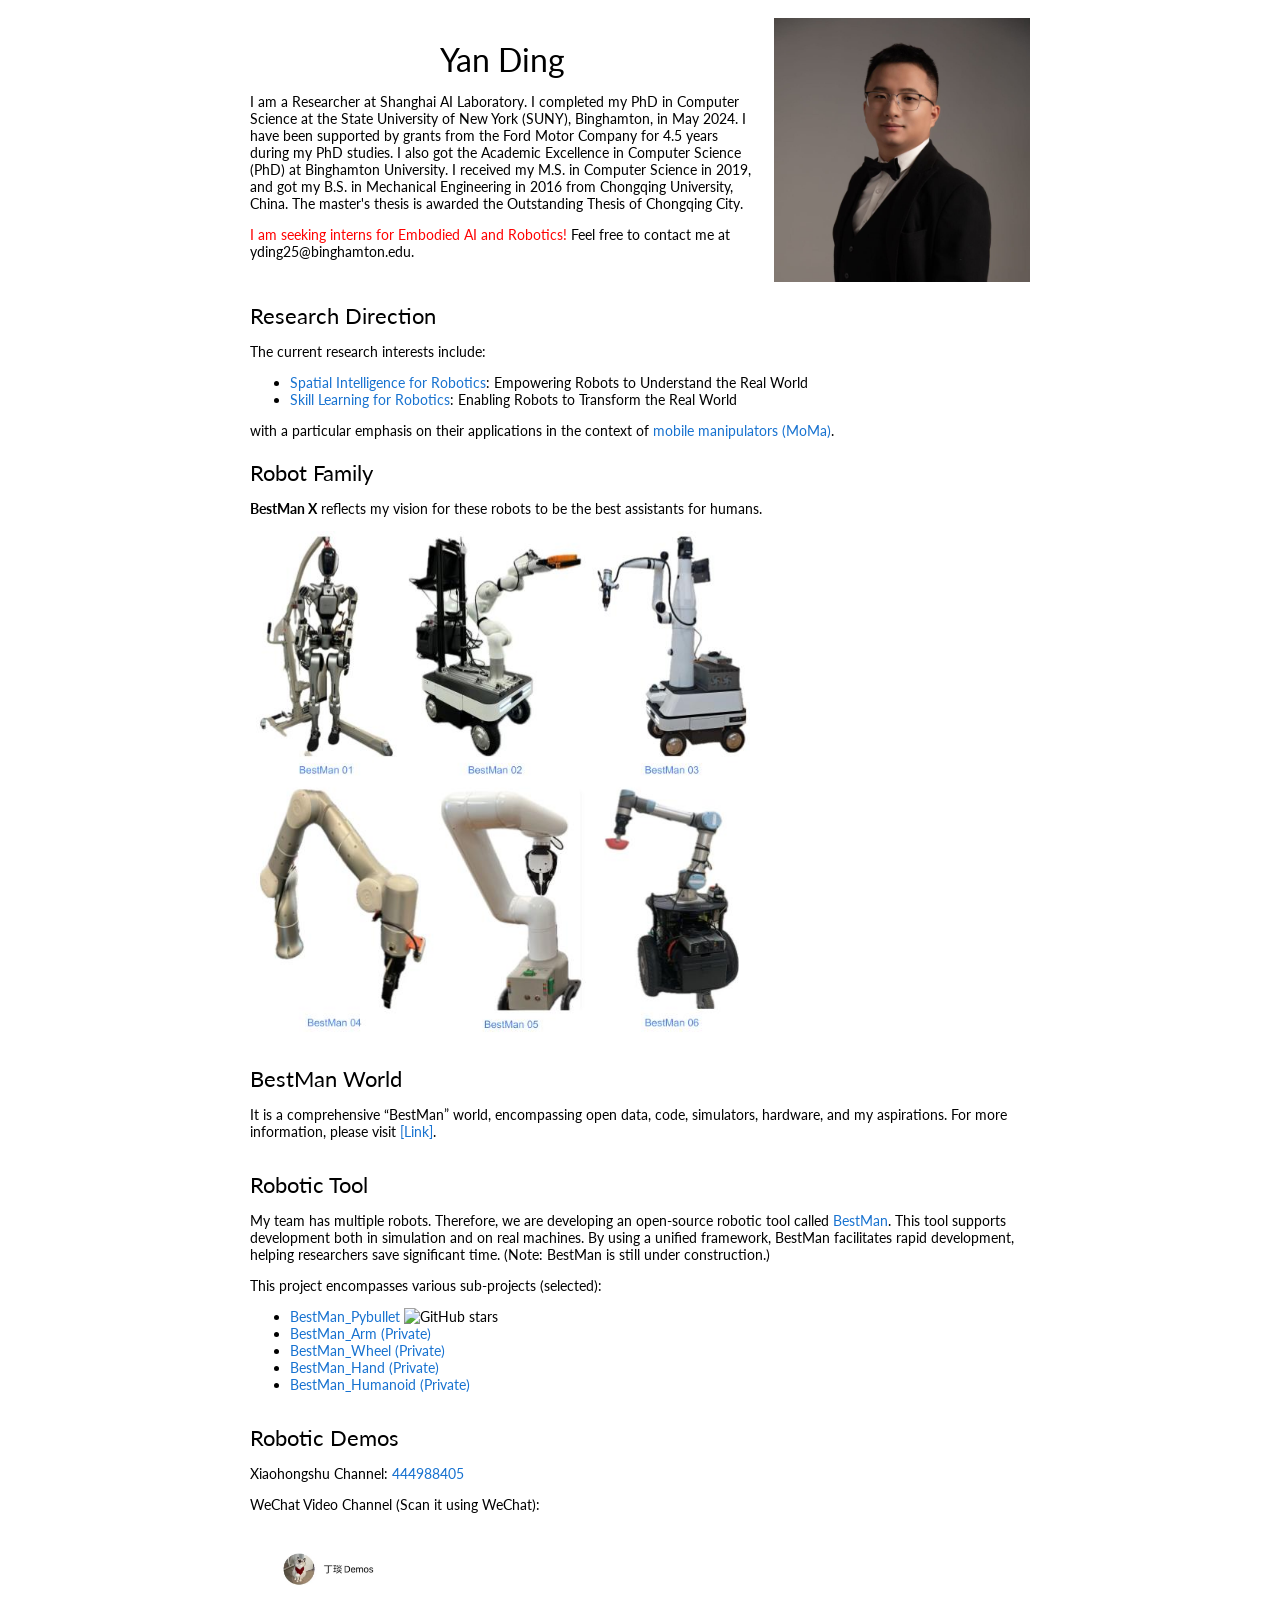
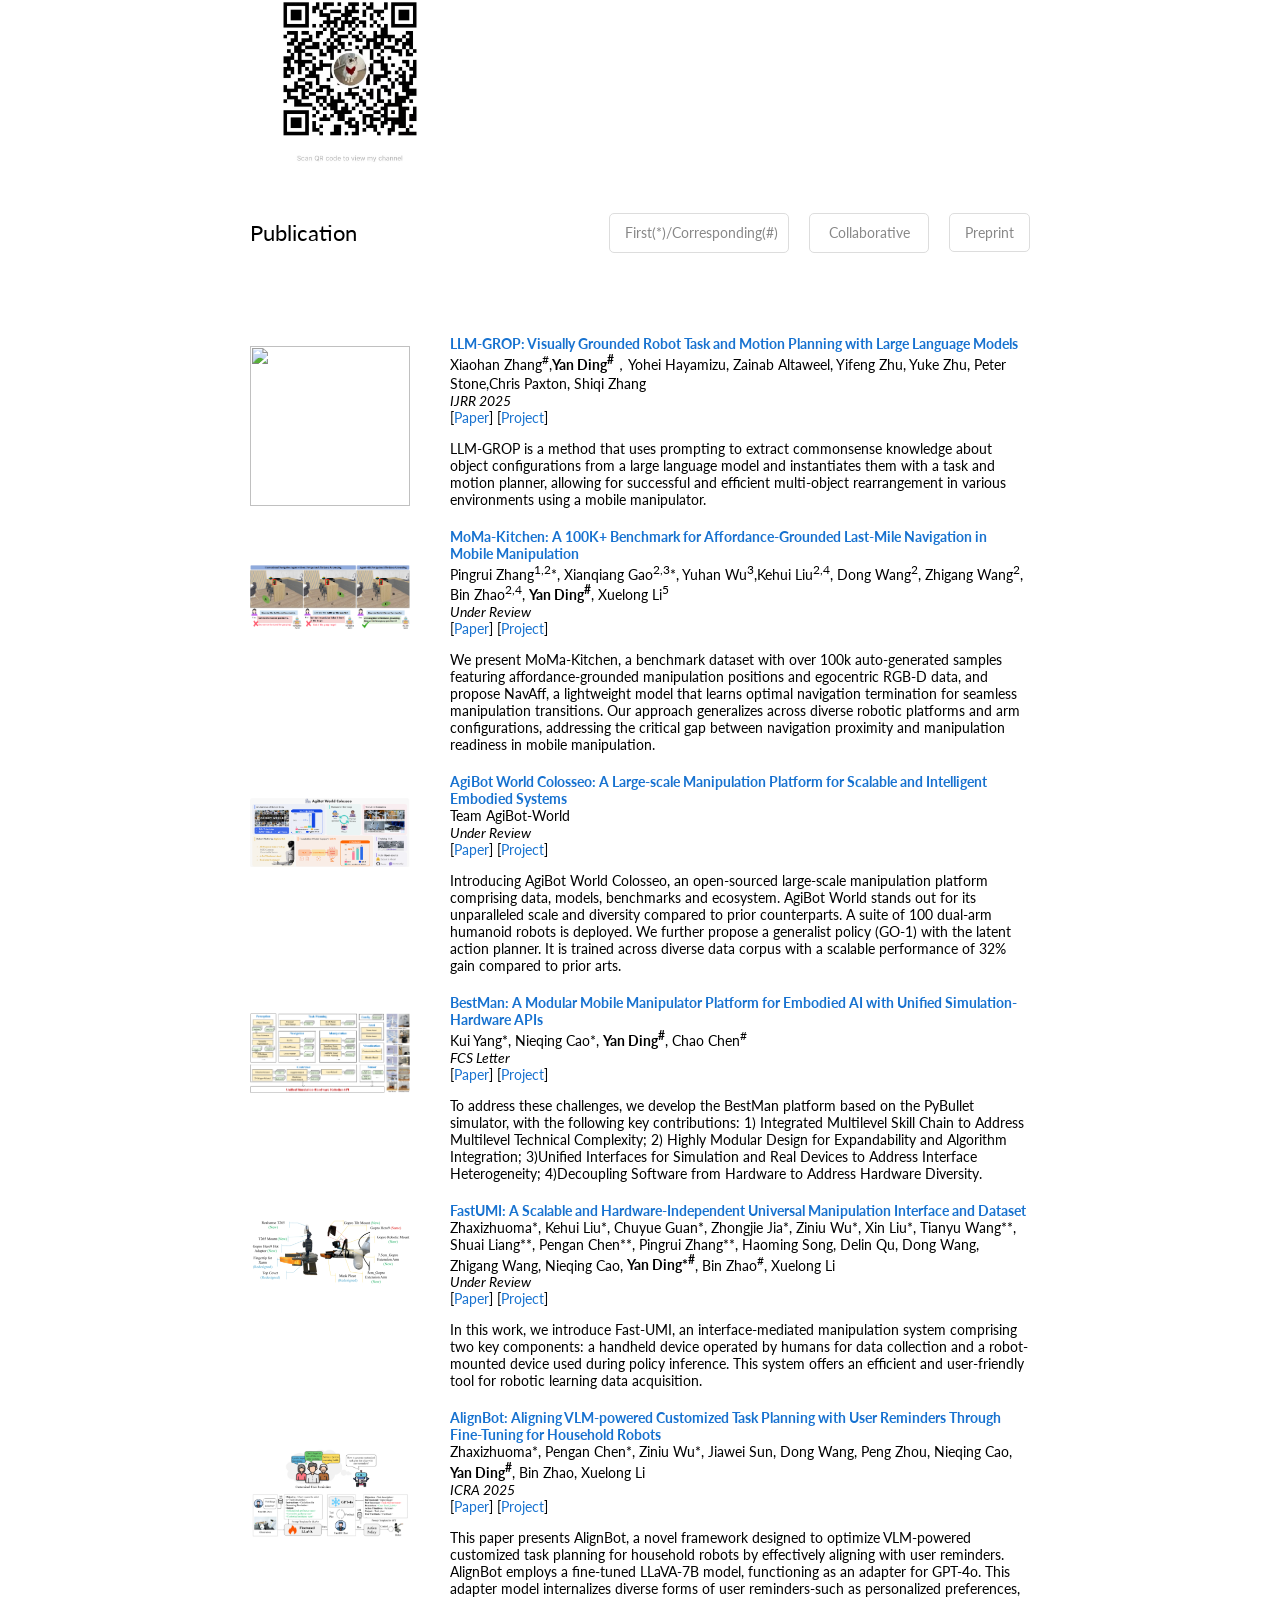
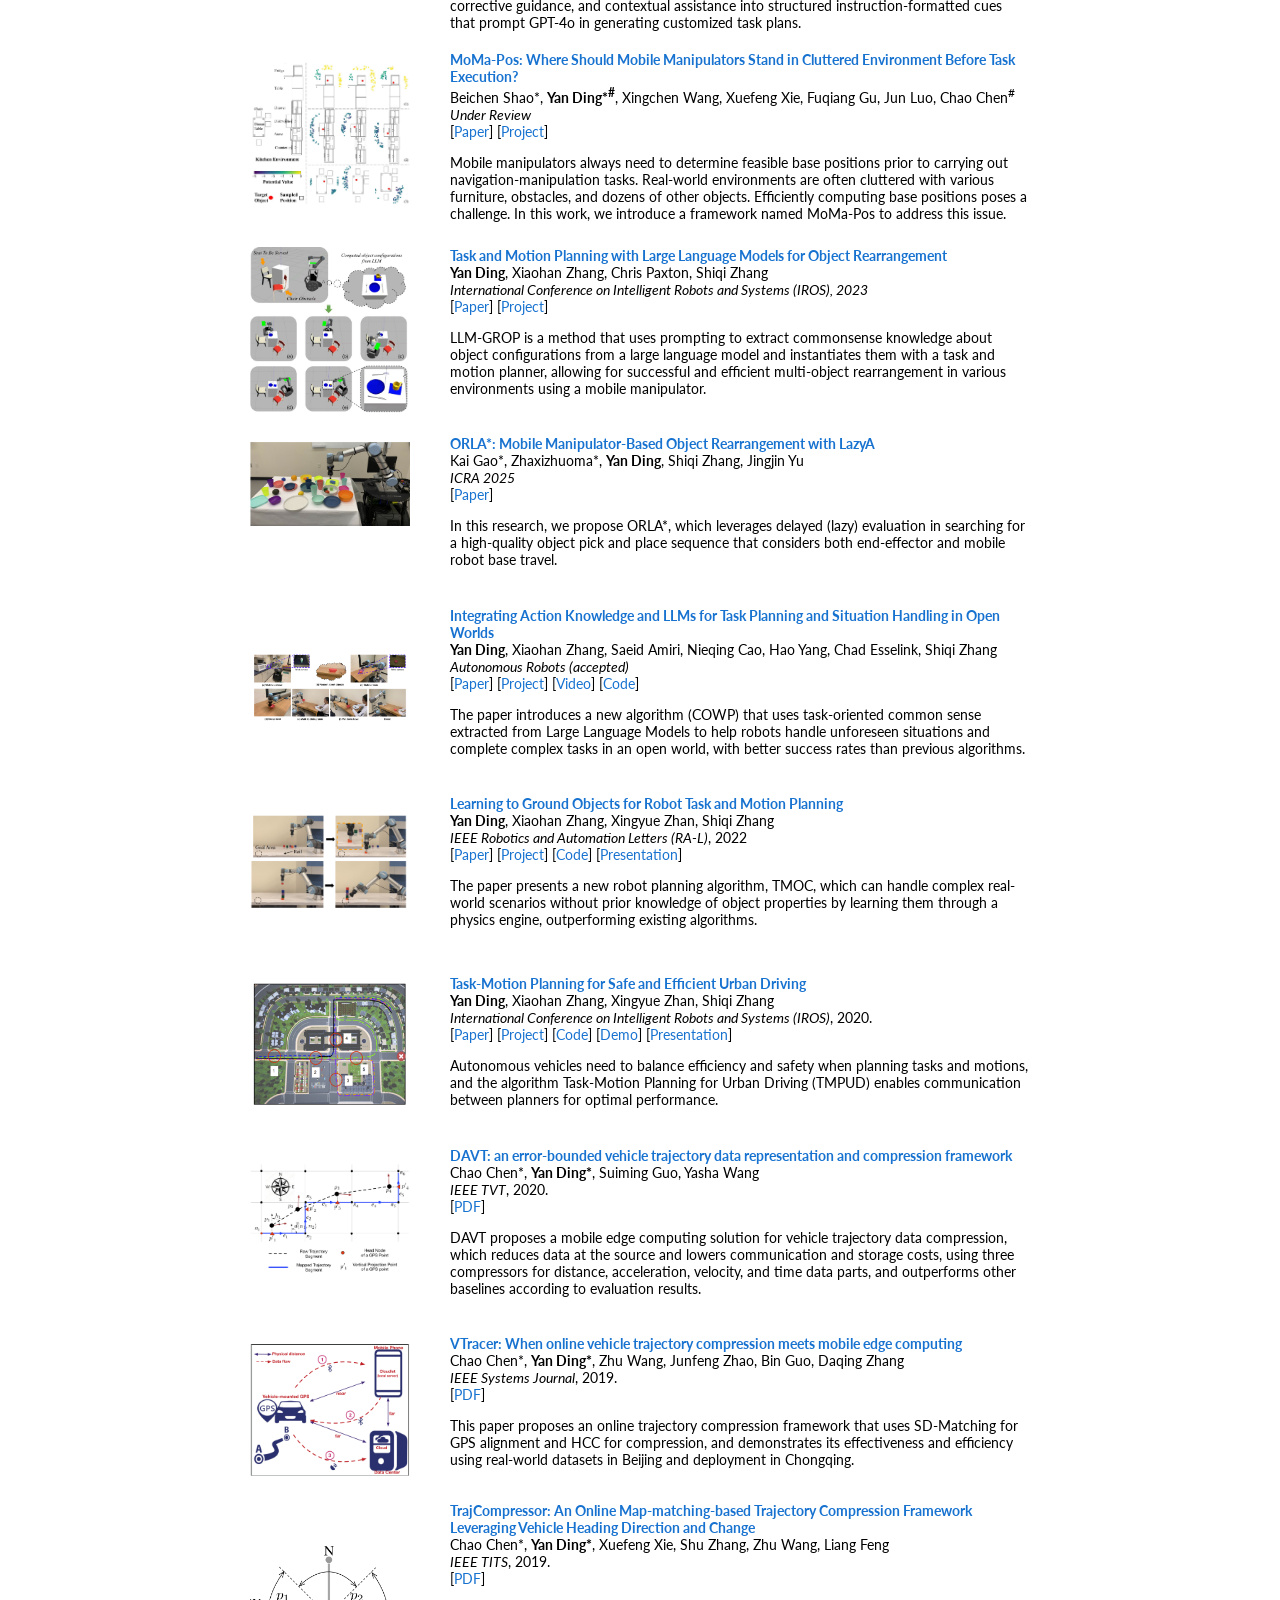
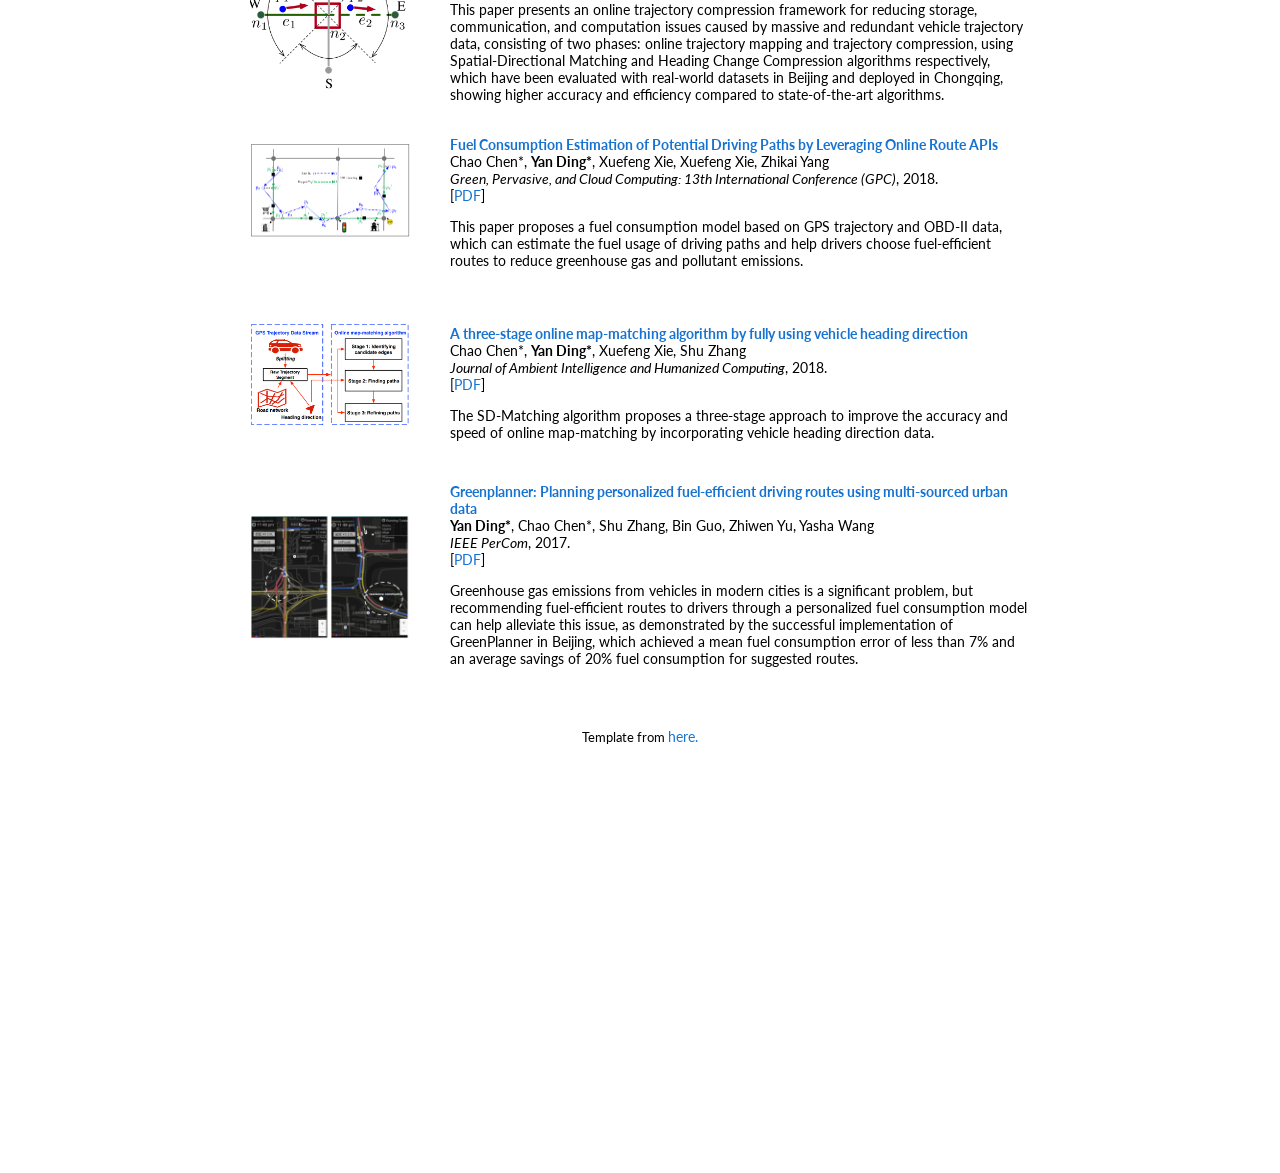
==== index.html @ da08ff49 "Update index.html" ====
<!DOCTYPE HTML PUBLIC "-//W3C//DTD HTML 4.01 Transitional//EN">
<html>

<head>
    <meta name=viewport content="width=800">
    <meta name="generator" content="HTML Tidy for Linux/x86 (vers 11 February 2007), see www.w3.org">
    <style type="text/css">
        /* Color scheme stolen from Sergey Karayev */
        a {
            color: #1772d0;
            text-decoration: none;
        }

        a:focus,
        a:hover {
            color: #f09228;
            text-decoration: none;
        }

        body,
        td,
        th,
        tr,
        p,
        a {
            font-family: 'Lato', Verdana, Helvetica, sans-serif;
            font-size: 14px
        }

        strong {
            font-family: 'Lato', Verdana, Helvetica, sans-serif;
            font-size: 14px;
        }

        heading {
            font-family: 'Lato', Verdana, Helvetica, sans-serif;
            font-size: 22px;
        }

        papertitle {
            font-family: 'Lato', Verdana, Helvetica, sans-serif;
            font-size: 14px;
            font-weight: 700
        }

        name {
            font-family: 'Lato', Verdana, Helvetica, sans-serif;
            font-size: 32px;
        }

        .one {
            width: 160px;
            height: 160px;
            position: relative;
        }

        .two {
            width: 160px;
            height: 160px;
            position: absolute;
            transition: opacity .2s ease-in-out;
            -moz-transition: opacity .2s ease-in-out;
            -webkit-transition: opacity .2s ease-in-out;
        }

        .fade {
            transition: opacity .2s ease-in-out;
            -moz-transition: opacity .2s ease-in-out;
            -webkit-transition: opacity .2s ease-in-out;
        }

        .indented {
            font-family: 'Lato', Verdana, Helvetica, sans-serif;
            font-size: 22px;
            font-weight: normal;
            padding-left: 20px;
            margin-bottom: -40px;
            margin-top: -0px;
        }

        .first-author-paper {
            display: table-row;
        }

        .collaborative-paper {
            display: none;
        }

        span.highlight {
            background-color: #ffffd0;
        }

        button {
            font-family: 'Lato', Verdana, Helvetica, sans-serif;
            background-color: #ffffff;
            /* 修改背景为白色 */
            border: 1px solid #ddd;
            /* 添加浅灰色边框 */
            color: #888;
            /* 修改文本为灰色 */
            padding: 10px 15px;
            font-size: 14px;
            border-radius: 5px;
            cursor: pointer;
            transition: background-color 0.2s, transform 0.2s;
            display: inline-block;
        }

        button:hover {
            background-color: #f2f2f2;
            /* 鼠标悬停时的背景颜色 */
            transform: scale(1.05);
        }

        button:focus {
            outline: none;
        }

        button.active {
            background-color: #d3d3d3;
            /* Gray color for active button */
        }

        #first-author-btn
        {
        width: 180px;
        height: 40px;
        }

        #collaborative-btn {
            width: 120px;
            height: 40px;
        }

        .up-one-line {
            margin-top: 0em;
        }

        .papers-heading {
            margin-bottom: 10px;
            /* Adjust as needed */
        }

        .papers-table {
            margin-top: -90px;
            /* Adjust as needed */
        }
    </style>

    <link rel="icon" type="image/jpg" href="images/seal_icon.jpg">
    <title>Yan Ding</title>
    <meta http-equiv="Content-Type" content="text/html; charset=us-ascii">
    <link href='https://fonts.googleapis.com/css?family=Lato:400,700,400italic,700italic' rel='stylesheet'
        type='text/css'>
</head>

    <!-- Add JavaScript to toggle visibility -->
<script type="text/javascript">
    function togglePapers(category) {
        var firstAuthorPapers = document.getElementsByClassName('first-author-paper');
        var collaborativePapers = document.getElementsByClassName('collaborative-paper');
        var preprintPapers = document.getElementsByClassName('preprint-paper');

        // Hide all rows first
        for (var i = 0; i < firstAuthorPapers.length; i++) {
            firstAuthorPapers[i].style.display = 'none';
        }
        for (var i = 0; i < collaborativePapers.length; i++) {
            collaborativePapers[i].style.display = 'none';
        }
        for (var i = 0; i < preprintPapers.length; i++) {
            preprintPapers[i].style.display = 'none';
        }

        // Show rows based on the selected category
        if (category === 'first-author') {
            for (var i = 0; i < firstAuthorPapers.length; i++) {
                firstAuthorPapers[i].style.display = 'table-row';
            }
        } else if (category === 'collaborative') {
            for (var i = 0; i < collaborativePapers.length; i++) {
                collaborativePapers[i].style.display = 'table-row';
            }
        } else if (category === 'preprint') {
            for (var i = 0; i < preprintPapers.length; i++) {
                preprintPapers[i].style.display = 'table-row';
            }
        }
    }
</script>
    
<body>
    <table width="800" border="0" align="center" cellspacing="0" cellpadding="0">
        <tr>
            <td>
                <table width="100%" align="center" border="0" cellspacing="0" cellpadding="10">
                    <tr>
                        <td width="100%" valign="middle" class="papers-heading">
                            <p align="center">
                                <name>Yan Ding</name>
                            </p>
                            <p>I am a Researcher at Shanghai AI Laboratory.
                                I completed my PhD in Computer Science at the State University of New York (SUNY),
                                Binghamton, in May 2024.
                                I have been supported by grants from the Ford Motor Company for 4.5 years during my PhD
                                studies.
                                I also got the Academic Excellence in Computer Science (PhD) at Binghamton University.
                                <!-- I was supervised by Professor <a href="http://www.cs.cqu.edu.cn/info/1322/6092.htm">Chao
                                    Chen</a>, during my master's program. -->
                                I received my M.S. in Computer Science in 2019, and got my B.S. in Mechanical
                                Engineering in 2016 from Chongqing University, China.
                                The master's thesis is awarded the Outstanding Thesis of Chongqing City.
                                <!-- %, is available via this <a href="./project/PDF/dissertation_master.pdf">Link</a> -->
                                <!-- %directed by Professor <a href="https://scholar.google.com/citations?user=ahUibskAAAAJ&hl=en&oi=ao">Xuelong Li</a> -->
                            </p>

                            <p><span style="color: red;">I am seeking interns for Embodied AI and Robotics!</span> Feel
                                free to contact me at yding25@binghamton.edu.
                            </p>
                        </td>
                        <td width="33%">
                            <img src="img/headshot3.jpg" width="256" height="264">
                        </td>
                    </tr>
                </table>

                <table width="100%" align="center" border="0" cellspacing="0" cellpadding="10">
                    <tr>
                        <td width="100%" valign="middle" class="papers-heading">
                            <heading>Research Direction</heading>
                            <p>The current research interests include:</p>
                            <ul>
                                <li><span style="color: #1772d0;">Spatial Intelligence for Robotics</span>: Empowering
                                    Robots to Understand the Real World
                                </li>
                                <li><span style="color: #1772d0;">Skill Learning for Robotics</span>: Enabling Robots to
                                    Transform the Real World
                                </li>
                            </ul>
                            <p>with a particular emphasis on their applications in the context of <span
                                    style="color: #1772d0;">mobile manipulators (MoMa)</span>.</p>
                        </td>
                    </tr>
                </table>

                <table width="100%" align="center" border="0" cellspacing="0" cellpadding="10">
                    <tr>
                        <td width="100%" valign="middle" class="papers-heading">
                            <heading>Robot Family</heading>
                            <p>
                                <strong>BestMan X</strong> reflects my vision for these robots to be the best assistants
                                for humans.
                            </p>
                            </p>
                            <img src="/img/BestMan_robots.jpg" alt="real_robots" style="width: 500px;">
                            </p>

                            <br>

                            <heading>BestMan World</heading>
                            <p>
                                It is a comprehensive “BestMan” world, encompassing open data, code, simulators,
                                hardware, and my aspirations. For more information, please visit
                                <a href="https://bestmanrobot.com/" target="_blank">[Link]</a>.
                            </p>


                            <br>

                            <heading>Robotic Tool</heading>
                            <p>My team has multiple robots. Therefore, we are developing an open-source robotic tool
                                called <a href="http://bestmanrobot.com/">BestMan</a>. This tool supports development
                                both in simulation and on real machines. By using a unified framework, BestMan
                                facilitates rapid development, helping researchers save significant time. (Note: BestMan
                                is still under construction.)
                            </p>
                            <p>This project encompasses various sub-projects (selected):
                            <ul>
                                <li>
                                    <a href="https://github.com/AutonoBot-Lab/BestMan_Pybullet">BestMan_Pybullet</a>
                                    <img src="https://img.shields.io/github/stars/AutonoBot-Lab/BestMan_Pybullet?style=social"
                                        alt="GitHub stars">
                                </li>
                                <li>
                                    <a href="https://github.com/yding25/BestMan_Flexiv">BestMan_Arm (Private)</a>
                                    <!-- <img src="https://img.shields.io/github/stars/yding25/BestMan_Flexiv?style=social" alt="GitHub stars"> -->
                                </li>
                                <li>
                                    <a href="https://github.com/yding25/BestMan_Xarm">BestMan_Wheel (Private)</a>
                                    <!-- <img src="https://img.shields.io/github/stars/yding25/BestMan_Xarm?style=social" alt="GitHub stars"> -->
                                </li>
                                <li>
                                    <a href="https://github.com/yding25/BestMan_Xarm">BestMan_Hand (Private)</a>
                                    <!-- <img src="https://img.shields.io/github/stars/yding25/BestMan_Xarm?style=social" alt="GitHub stars"> -->
                                </li>
                                <li>
                                    <a href="https://github.com/yding25/BestMan_Xarm">BestMan_Humanoid (Private)</a>
                                    <!-- <img src="https://img.shields.io/github/stars/yding25/BestMan_Xarm?style=social" alt="GitHub stars"> -->
                                </li>
                            </ul>

                            <br>

                            <heading>Robotic Demos</heading>
                            <p>
                                Xiaohongshu Channel: <a
                                    href="https://www.xiaohongshu.com/user/profile/5e3d92d00000000001000a14?xhsshare=CopyLink&appuid=5e3d92d00000000001000a14&apptime=1727694511&share_id=9e781b4ef2ef424cbfbb2fd64d59be0d">444988405</a>
                            </p>
                            <!-- <p>
                                YouTube Channel: <a href="https://www.youtube.com/@yanding1760">&#64;yanding1760</a>
                            </p> -->
                            <p>
                                WeChat Video Channel (Scan it using WeChat):
                            </p>
                            <p>
                                <img src="/img/WeChat_QR.jpg" alt="WeChat QR Code" style="width: 200px;">
                            </p>
                        </td>
                    </tr>
                </table>

                <table width="100%" align="center" border="0" cellspacing="0" cellpadding="10">
                    <td width="100%" valign="middle" class="papers-heading">
                        <heading>Publication</heading>
                    </td>
                    <td width="100%" valign="middle" class="papers-heading">
                        <button id="first-author-btn"
                            onclick="togglePapers('first-author')">First(*)/Corresponding(#)</button>
                    </td>
                    <td width="100%" valign="middle" class="papers-heading">
                        <button id="collaborative-btn"
                            onclick="togglePapers('collaborative')">Collaborative</button>
                    </td>
                    <td width="100%" valign="middle" class="papers-heading">
                        <button id="preprint-btn"
                            onclick="togglePapers('preprint')">Preprint</button>
                    </td>
                </table>

                <table width="100%" align="center" border="0" cellspacing="0" cellpadding="10" class="papers-table"
                    style="margin-top: -11em;">
        </tr>

        <tr class="first-author-paper">
        <td width="25%">
            <div class="one">
                <div class="two"><img src='LLM-GROP.png' width="160" vspace="5"></div>
            </div>
        </td>
        <br>
        <td valign="middle" width="75%">
            <a>
                <papertitle>LLM-GROP: Visually Grounded Robot Task and Motion Planning with Large Language Models</papertitle>
            </a>
            <br>
           Xiaohan Zhang<sup>#</sup>,<strong>Yan Ding<sup>#</sup></strong>，Yohei Hayamizu, Zainab Altaweel, Yifeng Zhu, Yuke Zhu, Peter Stone,Chris Paxton, Shiqi Zhang
            <br>
            <em>IJRR 2025</em>
            <br>
            [<a href="">Paper</a>]
            [<a href="">Project</a>]
            <br>
            <p></p>
            <p> LLM-GROP is a method that uses prompting to extract commonsense knowledge about object configurations from a large language model and instantiates them with a task and motion planner, allowing for successful and efficient multi-object rearrangement in various environments using a mobile manipulator.
            </p>
        </td>
    </tr>

        <tr class="first-author-paper">
        <td width="25%">
            <div class="one">
                <div class="two"><img src='img/MoMa-Kitchen.png' width="160" vspace="5"></div>
            </div>
        </td>
        <br>
        <td valign="middle" width="75%">
            <a>
                <papertitle>MoMa-Kitchen: A 100K+ Benchmark for Affordance-Grounded Last-Mile Navigation in Mobile Manipulation</papertitle>
            </a>
            <br>
           Pingrui Zhang<sup>1,2</sup>*, Xianqiang Gao<sup>2,3</sup>*, Yuhan Wu<sup>3</sup>,Kehui Liu<sup>2,4</sup>, Dong Wang<sup>2</sup>, Zhigang Wang<sup>2</sup>, Bin Zhao<sup>2,4</sup>, <strong>Yan Ding<sup>#</sup></strong>, Xuelong Li<sup>5</sup>
            <br>
            <em>Under Review</em>
            <br>
            [<a href="https://arxiv.org/pdf/2503.11081">Paper</a>]
            [<a href="https://momakitchen.github.io/">Project</a>]
            <br>
            <p></p>
            <p> We present MoMa-Kitchen, a benchmark dataset with over 100k auto-generated samples featuring affordance-grounded manipulation positions and egocentric RGB-D data, and propose NavAff, a lightweight model that learns optimal navigation termination for seamless manipulation transitions. Our approach generalizes across diverse robotic platforms and arm configurations, addressing the critical gap between navigation proximity and manipulation readiness in mobile manipulation.
            </p>
        </td>
    </tr>
                    
        <tr class="first-author-paper preprint-paper">
        <td width="25%">
            <div class="one">
                <div class="two"><img src='img/agibot-world.png' width="160" vspace="5"></div>
            </div>
        </td>
        <br>
        <td valign="middle" width="75%">
            <a>
                <papertitle>AgiBot World Colosseo: A Large-scale Manipulation Platform for Scalable and Intelligent
                    Embodied Systems</papertitle>
            </a>
            <br>
            Team AgiBot-World
            <br>
            <em>Under Review</em>
            <br>
            [<a href="https://opendrivelab.com/assets/file/AgiBot_World_Colosseo.pdf">Paper</a>]
            [<a href="https://opendrivelab.com/blog/agibot-world/">Project</a>]
            <br>
            <p></p>
            <p> Introducing AgiBot World Colosseo, an open-sourced large-scale manipulation platform comprising data,
                models, benchmarks and ecosystem.
                AgiBot World stands out for its unparalleled scale and diversity compared to prior counterparts.
                A suite of 100 dual-arm humanoid robots is deployed.
                We further propose a generalist policy (GO-1) with the latent action planner.
                It is trained across diverse data corpus with a scalable performance of 32% gain compared to prior arts.
            </p>
        </td>
    </tr>

        <tr class="first-author-paper preprint-paper">
        <td width="25%">
            <div class="one">
                <div class="two"><img src='img/BestMan.png' width="160" vspace="5"></div>
            </div>
        </td>
        <br>
        <td valign="middle" width="75%">
            <a>
                <papertitle>BestMan: A Modular Mobile Manipulator Platform for Embodied AI with Unified
                    Simulation-Hardware APIs</papertitle>
            </a>
            <br>
            Kui Yang*, Nieqing Cao*, <strong>Yan Ding<sup>#</sup></strong>, Chao Chen<sup>#</sup>
            <br>
            <em>FCS Letter</em>
            <br>
            [<a href="https://arxiv.org/pdf/2410.13407">Paper</a>]
            [<a href="https://bestmansim.com/">Project</a>]
            <br>
            <p></p>
            <p> To address these challenges, we develop the BestMan platform based on the PyBullet
                simulator, with the following key contributions:
                1) Integrated Multilevel Skill Chain to Address Multilevel Technical Complexity;
                2) Highly Modular Design for Expandability and Algorithm Integration;
                3)Unified Interfaces for Simulation and Real Devices to Address Interface Heterogeneity;
                4)Decoupling Software from Hardware to Address Hardware Diversity. </p>
        </td>
    </tr>

        <tr class="first-author-paper preprint-paper">
        <td width="25%">
            <div class="one">
                <div class="two"><img src='img/fastumi.jpg' width="160" vspace="5"></div>
            </div>
        </td>
        <br>

        <td valign="middle" width="75%">
            <a>
                <papertitle>FastUMI: A Scalable and Hardware-Independent Universal Manipulation Interface and Dataset
                </papertitle>
            </a>
            <br>
            Zhaxizhuoma*, Kehui Liu*, Chuyue Guan*, Zhongjie Jia*, Ziniu Wu*, Xin Liu*, Tianyu Wang**, Shuai Liang**,
            Pengan Chen**, Pingrui Zhang**, Haoming Song, Delin Qu,
            Dong Wang, Zhigang Wang, Nieqing Cao, <strong>Yan Ding*<sup>#</sup></strong>, Bin Zhao<sup>#</sup>, Xuelong Li
            <br>
            <em>Under Review</em>
            <br>
            [<a href="https://arxiv.org/pdf/2409.19499">Paper</a>]
            [<a href="https://fastumi.com/">Project</a>]
            <br>
            <p></p>
            <p> In this work, we introduce Fast-UMI, an interface-mediated manipulation system comprising two key
                components: a handheld device operated by humans for data collection and a robot-mounted device used
                during policy inference.
                This system offers an efficient and user-friendly tool for robotic learning data acquisition. </p>
        </td>
        </tr>

        <tr class="first-author-paper preprint-paper">
            <td width="25%">
                <div class="one">
                    <div class="two"><img src='img/alignbot.png' width="160" vspace="5"></div>
                </div>
            </td>
            <br>

            <td valign="middle" width="75%">
                <a>
                    <papertitle>AlignBot: Aligning VLM-powered Customized Task Planning with User Reminders Through
                        Fine-Tuning for Household Robots</papertitle>
                </a>
                <br>
                Zhaxizhuoma*, Pengan Chen*, Ziniu Wu*, Jiawei Sun, Dong Wang, Peng Zhou, Nieqing Cao, <strong>Yan
                    Ding<sup>#</sup></strong>, Bin Zhao, Xuelong Li
                <br>
                <em>ICRA 2025</em>
                <br>
                [<a href="https://arxiv.org/pdf/2409.11905">Paper</a>]
                [<a href="https://yding25.com/AlignBot/">Project</a>]
                <!-- [<a
                                    href="https://yding25.com/AlignBot/">Video</a>]
                                [<a
                                    href="">Code</a>] -->
                <br>
                <p></p>
                <p> This paper presents AlignBot, a novel framework designed to optimize VLM-powered customized task
                    planning for household robots by effectively aligning with user reminders.
                    AlignBot employs a fine-tuned LLaVA-7B model, functioning as an adapter for GPT-4o. This adapter
                    model internalizes diverse forms of user reminders-such as personalized preferences, corrective
                    guidance, and contextual assistance into structured instruction-formatted cues that prompt GPT-4o in
                    generating customized task plans. </p>
            </td>
        </tr>

        <tr class="collaborative-paper">
            <td width="25%">
                <div class="one">
                    <div class="two"><img src='img/dkprompt.png' width="160" vspace="20"></div>
                </div>
            </td>
            <br>

            <td valign="middle" width="75%">
                <a>
                    <papertitle>DKPROMPT: Domain Knowledge Prompting Vision-Language Models for Open-World Planning
                    </papertitle>
                </a>
                <br>
                Xiaohan Zhang, Zainab Altaweel, Yohei Hayamizu, <strong>Yan Ding</strong>, Saeid Amiri, Hao Yang, Andy
                Kaminski, Chad Esselink, Shiqi Zhang
                <br>
                <em>Under Review</em>
                <br>
                [<a href="https://arxiv.org/pdf/2406.17659">Paper</a>]
                <br>
            </td>
        </tr>

        <tr class="collaborative-paper">
            <td width="25%">
                <div class="one">
                    <div class="two"><img src='img/mtech.png' width="160" vspace="20"></div>
                </div>
            </td>
            <br>

            <td valign="middle" width="75%">
                <a>
                    <papertitle>A Survey of Optimization-based Task and Motion Planning: From Classical To Learning
                        Approaches</papertitle>
                </a>
                <br>
                Zhigen Zhao, Shuo Chen, <strong>Yan Ding</strong>, Ziyi Zhou, Shiqi Zhang, Danfei Xu, Ye Zhao
                <br>
                <em>IEEE/ASME Transactions on Mechatronics, 2024</em>
                <br>
                [<a href="https://arxiv.org/pdf/2404.02817">Paper</a>]
                <br>
            </td>
        </tr>

        <tr class="first-author-paper preprint-paper">
            <td width="25%">
                <div class="one">
                    <div class="two"><img src='img/moma_pos.jpg' width="160" vspace="5"></div>
                </div>
            </td>
            <br>

            <td valign="middle" width="75%">
                <a>
                    <papertitle>MoMa-Pos: Where Should Mobile Manipulators Stand in Cluttered Environment Before Task
                        Execution?</papertitle>
                </a>
                <br>
                Beichen Shao*, <strong>Yan Ding*<sup>#</sup></strong>, Xingchen Wang, Xuefeng Xie, Fuqiang Gu, Jun Luo, Chao Chen<sup>#</sup>
                <br>
                <em>Under Review</em>
                <br>
                [<a href="https://arxiv.org/pdf/2403.19940.pdf">Paper</a>]
                [<a href="https://yding25.com/MoMa-Pos/">Project</a>]
                <!-- [<a
                                    href="https://yding25.com/MoMa-Pos/static/assets/videos/demos/demo1.mp4">Video</a>]
                                [<a
                                    href="https://github.com/AutonoBot-Lab/Project_MoMa-Pos">Code</a>] -->
                <br>
                <p></p>
                <p> Mobile manipulators always need to determine feasible base positions prior to carrying out
                    navigation-manipulation tasks.
                    Real-world environments are often cluttered with various furniture, obstacles, and dozens of other
                    objects. Efficiently computing base positions poses a challenge.
                    In this work, we introduce a framework named MoMa-Pos to address this issue.</p>
            </td>
        </tr>

        <tr class="first-author-paper">
            <td width="25%">
                <div class="one">
                    <div class="two"><img src='img/llm-grop.jpg' width="160" vspace="5"></div>
                </div>
            </td>
            <br>

            <td valign="middle" width="75%">
                <a>
                    <papertitle>Task and Motion Planning with
                        Large Language Models for Object
                        Rearrangement</papertitle>
                </a>
                <br>
                <strong>Yan Ding</strong>, Xiaohan Zhang, Chris Paxton, Shiqi Zhang
                <br>
                <em>International Conference on Intelligent Robots and Systems (IROS), 2023</em>
                <br>
                [<a href="https://arxiv.org/pdf/2303.06247.pdf">Paper</a>]
                [<a href="https://sites.google.com/view/llm-grop">Project</a>]
                <!-- [<a
                                    href="https://youtu.be/8q5WPkABfNE">Video</a>]
                                [<a
                                    href="https://colab.research.google.com/drive/1cSqoSc6Gk9KM9p-GwHSIIL5VfZICGW3B?usp=sharing">Code</a>] -->
                <br>
                <p></p>
                <p>LLM-GROP is a method that uses prompting to extract commonsense knowledge about object configurations
                    from a large language model and instantiates them with a task and motion planner, allowing for
                    successful and efficient multi-object rearrangement in various environments using a mobile
                    manipulator.</p>
            </td>
        </tr>

        <tr class="collaborative-paper">
            <td width="25%">
                <div class="one">
                    <div class="two"><img src='img/Chelsea.png' width="160" vspace="20"></div>
                </div>
            </td>
            <br>

            <td valign="middle" width="75%">
                <a>
                    <papertitle>ARDIE: AR, Dialogue, and Eye Gaze Policies for Human-Robot Collaboration</papertitle>
                </a>
                <br>
                Chelsea Zou, Kishan Chandan, <strong>Yan Ding</strong>, Shiqi Zhang
                <br>
                <em>ICRA Workshop on CoPerception: Collaborative
                    Perception and Learning, 2023</em>
                <br>
                [<a href="https://arxiv.org/pdf/2305.04685.pdf">Paper</a>]
            </td>
        </tr>

        <tr class="collaborative-paper">
            <td width="25%">
                <div class="one">
                    <div class="two"><img src='img/s30.png' width="160" vspace="20"></div>
                </div>
            </td>
            <br>

            <td valign="middle" width="75%">
                <a>
                    <papertitle>Symbolic State Space Optimization for Long Horizon Mobile Manipulation Planning
                    </papertitle>
                </a>
                <br>
                Xiaohan Zhang, Yifeng Zhu, <strong>Yan
                    Ding</strong>, Yuqian Jiang, Yuke Zhu, Peter
                Stone, and Shiqi Zhang
                <br>
                <em>International Conference on Intelligent
                    Robots and Systems (IROS), 2023</em>
                <br>
                [<a href="https://arxiv.org/pdf/2307.11889.pdf">Paper</a>]
            </td>
        </tr>

        <tr class="collaborative-paper">
            <td width="25%">
                <div class="one">
                    <div class="two"><img src='img/UAI.jpg' width="160" vspace="20"></div>
                </div>
            </td>
            <br>

            <td valign="middle" width="75%">
                <a>
                    <papertitle>Learning to Reason about Contextual Knowledge for Planning under Uncertainty
                    </papertitle>
                </a>
                <br>
                Cheng Cui, Saeid Amiri, <strong>Yan
                    Ding</strong>, Xingyue Zhan, Shiqi Zhang
                <br>
                <em>The Conference on Uncertainty in Artificial
                    Intelligence (UAI), 2023</em>
                <br>
                [<a href="https://proceedings.mlr.press/v216/cui23a/cui23a.pdf">Paper</a>]
            </td>
        </tr>

        <tr class="preprint-paper">
            <td width="25%">
                <div class="one">
                    <div class="two"><img src='img/ORLA.png' width="160" vspace="20"></div>
                </div>
            </td>
            <td valign="middle" width="75%">
                <a>
                    <papertitle>ORLA*: Mobile Manipulator-Based Object Rearrangement with LazyA</papertitle>
                </a>
                <br>
                Kai Gao*, Zhaxizhuoma*, <strong>Yan Ding</strong>, Shiqi Zhang, Jingjin Yu
                <br>
                <em>ICRA 2025</em>
                <br>
                [<a href="https://arxiv.org/pdf/2309.13707.pdf">Paper</a>]
                <br>
                <p></p>
                <p>In this research, we propose ORLA*, which leverages delayed (lazy) evaluation in searching for a
                    high-quality object pick and place sequence that considers both end-effector and mobile robot base
                    travel.</p>
            </td>
        </tr>

        <tr class="collaborative-paper">
            <td width="25%">
                <div class="one">
                    <div class="two"><img src='img/tpvqa.png' width="160" vspace="20"></div>
                </div>
            </td>
            <br>

            <td valign="middle" width="75%">
                <a>
                    <papertitle>Grounding Classical Task Planners via Vision-Language Models</papertitle>
                </a>
                <br>
                Xiaohan Zhang, <strong>Yan Ding</strong>, Saeid
                Amiri, Hao Yang, Andy Kaminski, Chad Esselink,
                and Shiqi Zhang
                <br>
                <em>ICRA Workshop on Robot Execution Failures
                    and Failure Management Strategies, 2023</em>
                <br>
                [<a href="https://arxiv.org/pdf/2304.08587.pdf">Paper</a>]
                <br>
            </td>
        </tr>

        <tr class="first-author-paper">
            <td width="25%">
                <div class="one">
                    <div class="two"><img src='img/cowp_real.png' width="160" vspace="50"></div>
                </div>
            </td>
            <td valign="middle" width="75%">
                <a>
                    <papertitle>Integrating Action Knowledge and
                        LLMs for Task Planning and Situation
                        Handling in Open Worlds</papertitle>
                </a>
                <br>
                <strong>Yan Ding</strong>, Xiaohan Zhang, Saeid
                Amiri, Nieqing Cao, Hao Yang, Chad Esselink,
                Shiqi Zhang
                <br>
                <em>Autonomous Robots (accepted)</em>
                <br>
                [<a href="https://arxiv.org/pdf/2305.17590.pdf">Paper</a>]
                [<a href="https://cowplanning.github.io/">Project</a>]
                [<a href="https://youtu.be/HtxlXSzY5VQ">Video</a>]
                [<a href="https://github.com/yding25/GPT-Planner">Code</a>]
                <br>
                <p></p>
                <p>The paper introduces a new algorithm (COWP)
                    that uses task-oriented common sense
                    extracted from Large Language Models to help
                    robots handle unforeseen situations and
                    complete complex tasks in an open world,
                    with better success rates than previous
                    algorithms.</p>
            </td>
        </tr>

        <tr class="first-author-paper">
            <td width="25%">
                <div class="one">
                    <div class="two"><img src='img/tmoc.png' width="160" vspace="30"></div>
                </div>
            </td>
            <td valign="middle" width="75%">
                <a>
                    <papertitle>Learning to Ground Objects for
                        Robot Task and Motion
                        Planning</papertitle>
                </a>
                <br>
                <strong>Yan Ding</strong>, Xiaohan Zhang,
                Xingyue Zhan, Shiqi Zhang
                <br>
                <em>IEEE Robotics and Automation Letters
                    (RA-L)</em>, 2022
                <br>
                [<a href="https://arxiv.org/pdf/2202.06674.pdf">Paper</a>]
                [<a href="https://yding25.github.io/project/TMOC/TMOC.html">Project</a>]
                [<a href="https://github.com/yding25/TMOC">Code</a>]
                [<a href="https://www.youtube.com/embed/3ijtbbeCQho">Presentation</a>]
                <br>
                <p></p>
                <p>The paper presents a new robot planning
                    algorithm, TMOC, which can handle complex
                    real-world scenarios without prior knowledge
                    of object properties by learning them
                    through a physics engine, outperforming
                    existing algorithms.</p>
            </td>
        </tr>

        <tr class="collaborative-paper">
            <td width="25%">
                <div class="one">
                    <div class="two"><img src='img/grop_real.png' width="160" vspace="20"></div>
                </div>
            </td>
            <td valign="middle" width="75%">
                <a>
                    <papertitle>Visually Grounded Task and
                        Motion Planning for Mobile
                        Manipulation</papertitle>
                </a>
                <br>
                Xiaohan Zhang, Yifeng Zhu, <strong>Yan
                    Ding</strong>, Yuke Zhu, Peter Stone, and
                Shiqi Zhang
                <br>
                <em>International Conference on Robotics and
                    Automation (ICRA)</em>, 2022
                <br>
                [<a href="https://arxiv.org/pdf/2202.10667.pdf">Paper</a>]
                [<a href="https://sites.google.com/view/grop-tamp">Project</a>]
            </td>
        </tr>

        <tr class="collaborative-paper">
            <td width="25%">
                <div class="one">
                    <div class="two"><img src='img/howie.png' width="160" vspace="20"></div>
                </div>
            </td>
            <td valign="middle" width="75%">
                <a>
                    <papertitle>Task and Situation Structures
                        for Case-Based Planning</papertitle>
                </a>
                <br>
                Hao Yang, Tavan Eftekhar, Chad Esselink,
                <strong>Yan Ding</strong>, Shiqi Zhang
                <br>
                <em>International Conference on Case-Based
                    Reasoning (ICCBR)</em>, 2021
                <br>
                [<a href="https://link.springer.com/chapter/10.1007/978-3-030-86957-1_18">Paper</a>]
            </td>
        </tr>

        <tr class="first-author-paper">
            <td width="25%">
                <div class="one">
                    <div class="two"><img src='img/tmpud.png' width="160" vspace="20"></div>
                </div>
            </td>
            <td valign="middle" width="75%">
                <a>
                    <papertitle>Task-Motion Planning for Safe
                        and Efficient Urban Driving</papertitle>
                </a>
                <br>
                <strong>Yan Ding</strong>, Xiaohan Zhang,
                Xingyue Zhan, Shiqi Zhang
                <br>
                <em>International Conference on Intelligent
                    Robots and Systems (IROS)</em>, 2020.
                <br>
                [<a href="https://arxiv.org/pdf/2003.03807">Paper</a>]
                [<a href="https://yding25.com/TMPUD/website/TMPUD.html">Project</a>]
                [<a href="https://github.com/yding25/TMPUD">Code</a>]
                [<a href="https://www.youtube.com/watch?v=8NHQYUqMyoI">Demo</a>]
                [<a href="https://youtu.be/k-Pcnx8zgxE">Presentation</a>]
                <br>
                <p></p>
                <p>Autonomous vehicles need to balance
                    efficiency and safety when planning tasks
                    and motions, and the algorithm Task-Motion
                    Planning for Urban Driving (TMPUD) enables
                    communication between planners for optimal
                    performance.</p>
            </td>
        </tr>

        <tr class="first-author-paper">
            <td width="25%">
                <div class="one">
                    <div class="two"><img src='img/DVAT.png' width="160" vspace="20"></div>
                </div>
            </td>
            <td valign="middle" width="75%">
                <a>
                    <papertitle>DAVT: an error-bounded vehicle
                        trajectory data representation and
                        compression framework</papertitle>
                </a>
                <br>
                Chao Chen*, <strong>Yan Ding*</strong>, Suiming
                Guo, Yasha Wang
                <br>
                <em>IEEE TVT</em>, 2020.
                <br>
                [<a
                    href="https://ieeexplore.ieee.org/stamp/stamp.jsp?arnumber=9163296&casa_token=ZbgAMop0EiYAAAAA:BVnLHMxb3jaLs0Ukmq_RTszRARtuiPh5qg51GXNgxmmOsr5GbGna31OvxG6WnB8gfnyEJQUb">PDF</a>]
                <br>
                <p></p>
                <p>DAVT proposes a mobile edge computing
                    solution for vehicle trajectory data
                    compression, which reduces data at the
                    source and lowers communication and storage
                    costs, using three compressors for distance,
                    acceleration, velocity, and time data parts,
                    and outperforms other baselines according to
                    evaluation results.</p>
            </td>
        </tr>

        <tr class="first-author-paper">
            <td width="25%">
                <div class="one">
                    <div class="two"><img src='img/VTracer.png' width="160" vspace="20"></div>
                </div>
            </td>
            <td valign="middle" width="75%">
                <a>
                    <papertitle>VTracer: When online vehicle
                        trajectory compression meets mobile edge
                        computing</papertitle>
                </a>
                <br>
                Chao Chen*, <strong>Yan Ding*</strong>, Zhu
                Wang, Junfeng Zhao, Bin Guo, Daqing Zhang
                <br>
                <em>IEEE Systems Journal</em>, 2019.
                <br>
                [<a href="https://hal.science/hal-02321015/document">PDF</a>]
                <br>
                <p></p>
                <p>This paper proposes an online trajectory
                    compression framework that uses SD-Matching
                    for GPS alignment and HCC for compression,
                    and demonstrates its effectiveness and
                    efficiency using real-world datasets in
                    Beijing and deployment in Chongqing.</p>
            </td>
        </tr>

        <tr class="first-author-paper">
            <td width="25%">
                <div class="one">
                    <div class="two"><img src='img/trajcompressor.png' width="160" vspace="20"></div>
                </div>
            </td>
            <td valign="middle" width="75%">
                <a>
                    <papertitle>TrajCompressor: An Online
                        Map-matching-based Trajectory
                        Compression Framework Leveraging Vehicle
                        Heading Direction and
                        Change</papertitle>
                </a>
                <br>
                Chao Chen*, <strong>Yan Ding*</strong>, Xuefeng
                Xie, Shu Zhang, Zhu Wang, Liang Feng
                <br>
                <em>IEEE TITS</em>, 2019.
                <br>
                [<a href="https://ieeexplore.ieee.org/abstract/document/8697124">PDF</a>]
                <br>
                <p></p>
                <p>This paper presents an online trajectory
                    compression framework for reducing storage,
                    communication, and computation issues caused
                    by massive and redundant vehicle trajectory
                    data, consisting of two phases: online
                    trajectory mapping and trajectory
                    compression, using Spatial-Directional
                    Matching and Heading Change Compression
                    algorithms respectively, which have been
                    evaluated with real-world datasets in
                    Beijing and deployed in Chongqing, showing
                    higher accuracy and efficiency compared to
                    state-of-the-art algorithms.
                </p>
            </td>
        </tr>

        <tr class="first-author-paper">
            <td width="25%">
                <div class="one">
                    <div class="two"><img src='img/api.png' width="160" vspace="20"></div>
                </div>
            </td>
            <td valign="middle" width="75%">
                <a>
                    <papertitle>Fuel Consumption Estimation of
                        Potential Driving Paths by Leveraging
                        Online Route APIs</papertitle>
                </a>
                <br>
                Chao Chen*, <strong>Yan Ding*</strong>, Xuefeng
                Xie, Xuefeng Xie, Zhikai Yang
                <br>
                <em>Green, Pervasive, and Cloud Computing: 13th
                    International Conference (GPC)</em>, 2018.
                <br>
                [<a href="https://link.springer.com/chapter/10.1007/978-3-030-15093-8_7">PDF</a>]
                <br>
                <p></p>
                <p>This paper proposes a fuel consumption model
                    based on GPS trajectory and OBD-II data,
                    which can estimate the fuel usage of driving
                    paths and help drivers choose fuel-efficient
                    routes to reduce greenhouse gas and
                    pollutant emissions.</p>
            </td>
        </tr>

        <tr class="first-author-paper">
            <td width="25%">
                <div class="one">
                    <div class="two"><img src='img/threestage.png' width="160" vspace="20"></div>
                </div>
            </td>
            <td valign="middle" width="75%">
                <a>
                    <papertitle>A three-stage online
                        map-matching algorithm by fully using
                        vehicle heading direction</papertitle>
                </a>
                <br>
                Chao Chen*, <strong>Yan Ding*</strong>, Xuefeng
                Xie, Shu Zhang
                <br>
                <em>Journal of Ambient Intelligence and
                    Humanized Computing</em>, 2018.
                <br>
                [<a href="https://link.springer.com/article/10.1007/s12652-018-0760-0">PDF</a>]
                <br>
                <p></p>
                <p>The SD-Matching algorithm proposes a
                    three-stage approach to improve the accuracy
                    and speed of online map-matching by
                    incorporating vehicle heading direction
                    data.</p>
            </td>
        </tr>

        <tr class="first-author-paper">
            <td width="25%">
                <div class="one">
                    <div class="two"><img src='img/greenplanner.png' width="160" vspace="20"></div>
                </div>
            </td>
            <td valign="middle" width="75%">
                <a>
                    <papertitle>Greenplanner: Planning
                        personalized fuel-efficient driving
                        routes using multi-sourced urban
                        data</papertitle>
                </a>
                <br>
                <strong>Yan Ding*</strong>, Chao Chen*, Shu
                Zhang, Bin Guo, Zhiwen Yu, Yasha Wang
                <br>
                <em>IEEE PerCom</em>, 2017.
                <br>
                [<a
                    href="https://www.researchgate.net/profile/Chao-Chen-82/publication/311588334_GreenPlanner_Planning_Personalized_Fuel-efficient_Driving_Routes_using_Multi-sourced_Urban_Data/links/5a67db75a6fdcce9c106ed92/GreenPlanner-Planning-Personalized-Fuel-efficient-Driving-Routes-using-Multi-sourced-Urban-Data.pdf">PDF</a>]
                <br>
                <p></p>
                <p>Greenhouse gas emissions from vehicles in
                    modern cities is a significant problem, but
                    recommending fuel-efficient routes to
                    drivers through a personalized fuel
                    consumption model can help alleviate this
                    issue, as demonstrated by the successful
                    implementation of GreenPlanner in Beijing,
                    which achieved a mean fuel consumption error
                    of less than 7% and an average savings of
                    20% fuel consumption for suggested
                    routes.</p>
            </td>
        </tr>

        <script src="https://cdn.jsdelivr.net/gh/yasserelsaid/chatbot@latest/index.min.js"
            id="yding25-com-8yejwvr6d"></script>
    </table>
    </td>
    </tr>
    </table>

    <table width="100%" cellspacing="0" cellpadding="20" border="0" align="center">
        <tbody>
            <tr>
                <td>
                    <br>
                    <p align="center">
                        <font size="2">
                            Template from <a href="https://github.com/jonbarron/jonbarron_website">here.</a>
                        </font>
                    </p>
                </td>
            </tr>
        </tbody>
    </table>

    <div id="clustrmaps-container" style="width: 400px; height: 400px; margin: 0 auto; text-align: center;">
        <script type="text/javascript" id="clustrmaps"
            src="https:////clustrmaps.com/map_v2.js?d=WYdWih066J3wTpH_iNl0ozrF76XRIfsDmIJ7adgimc4&cl=ffffff&w=a"></script>
    </div>
    <!-- <script type="text/javascript" id="clstr_globe" src="https://clustrmaps.com/globe.js?d=WYdWih066J3wTpH_iNl0ozrF76XRIfsDmIJ7adgimc4"></script> -->
</body>
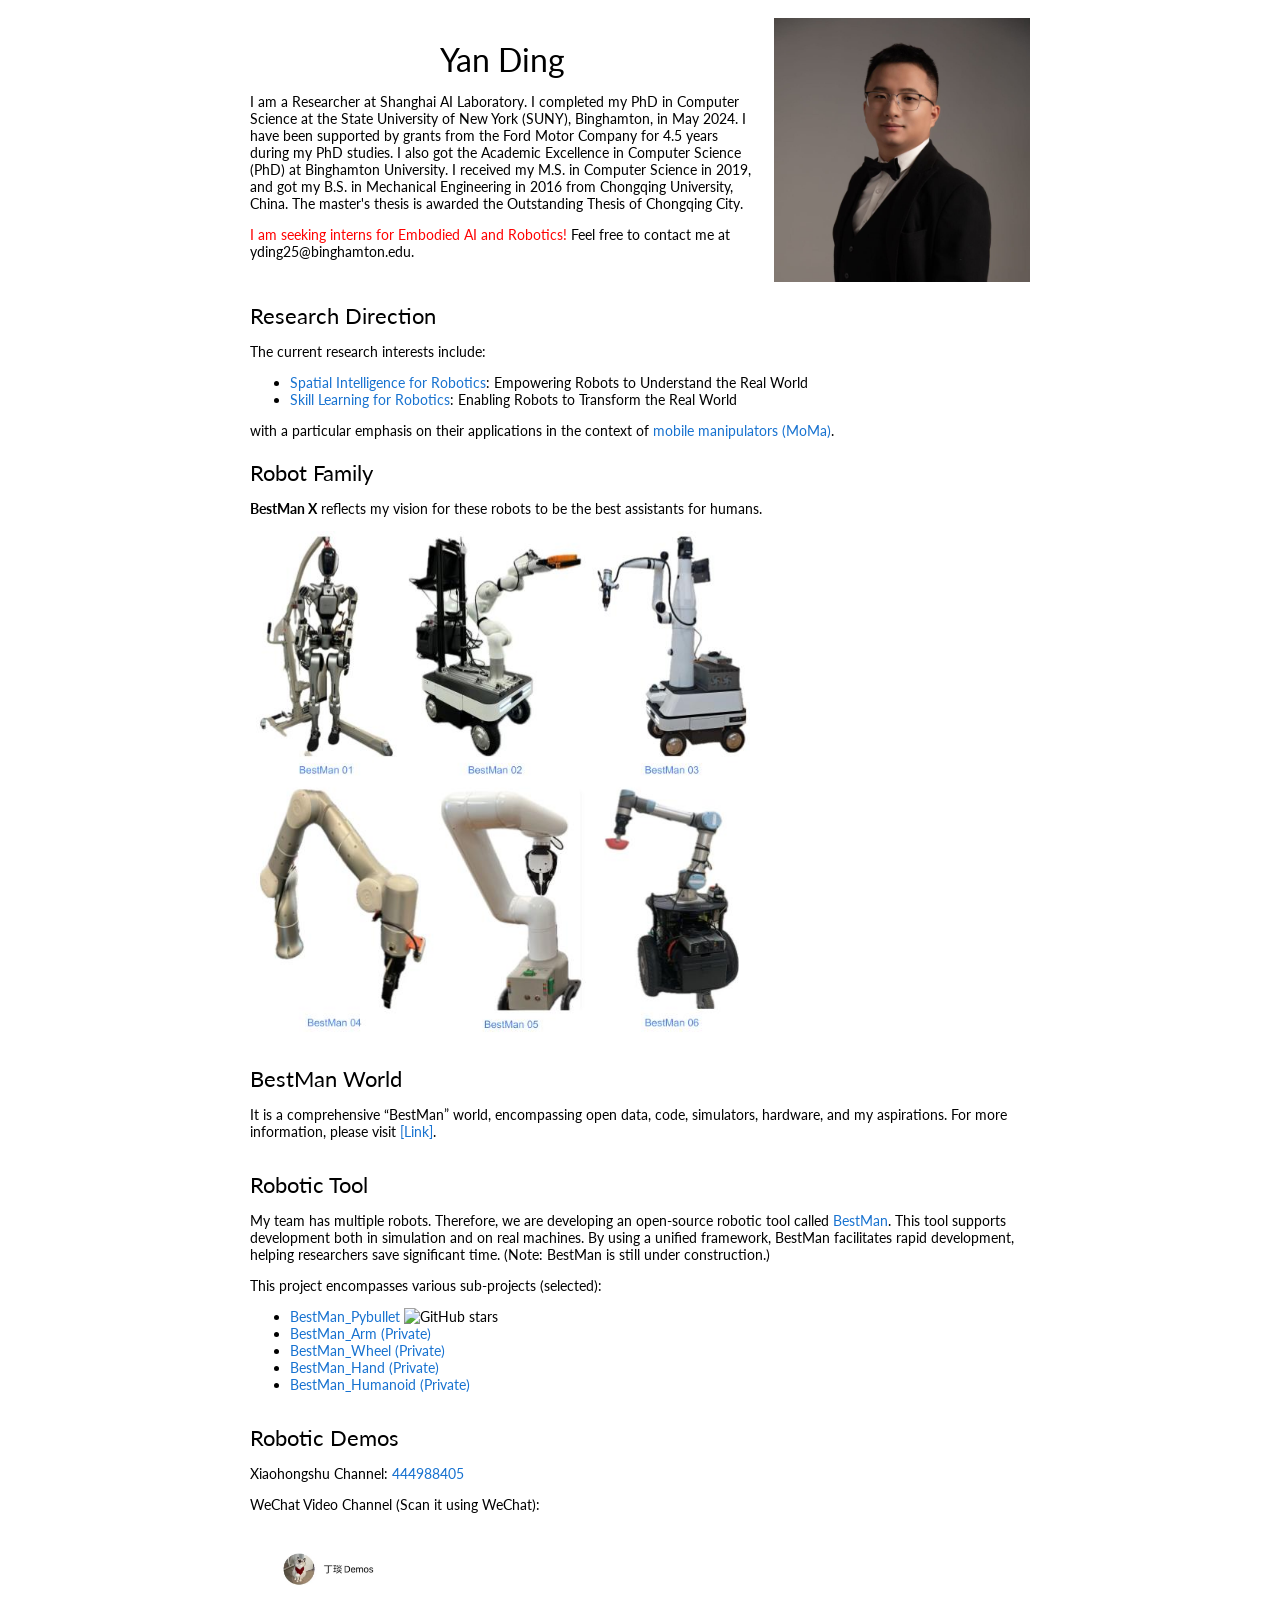
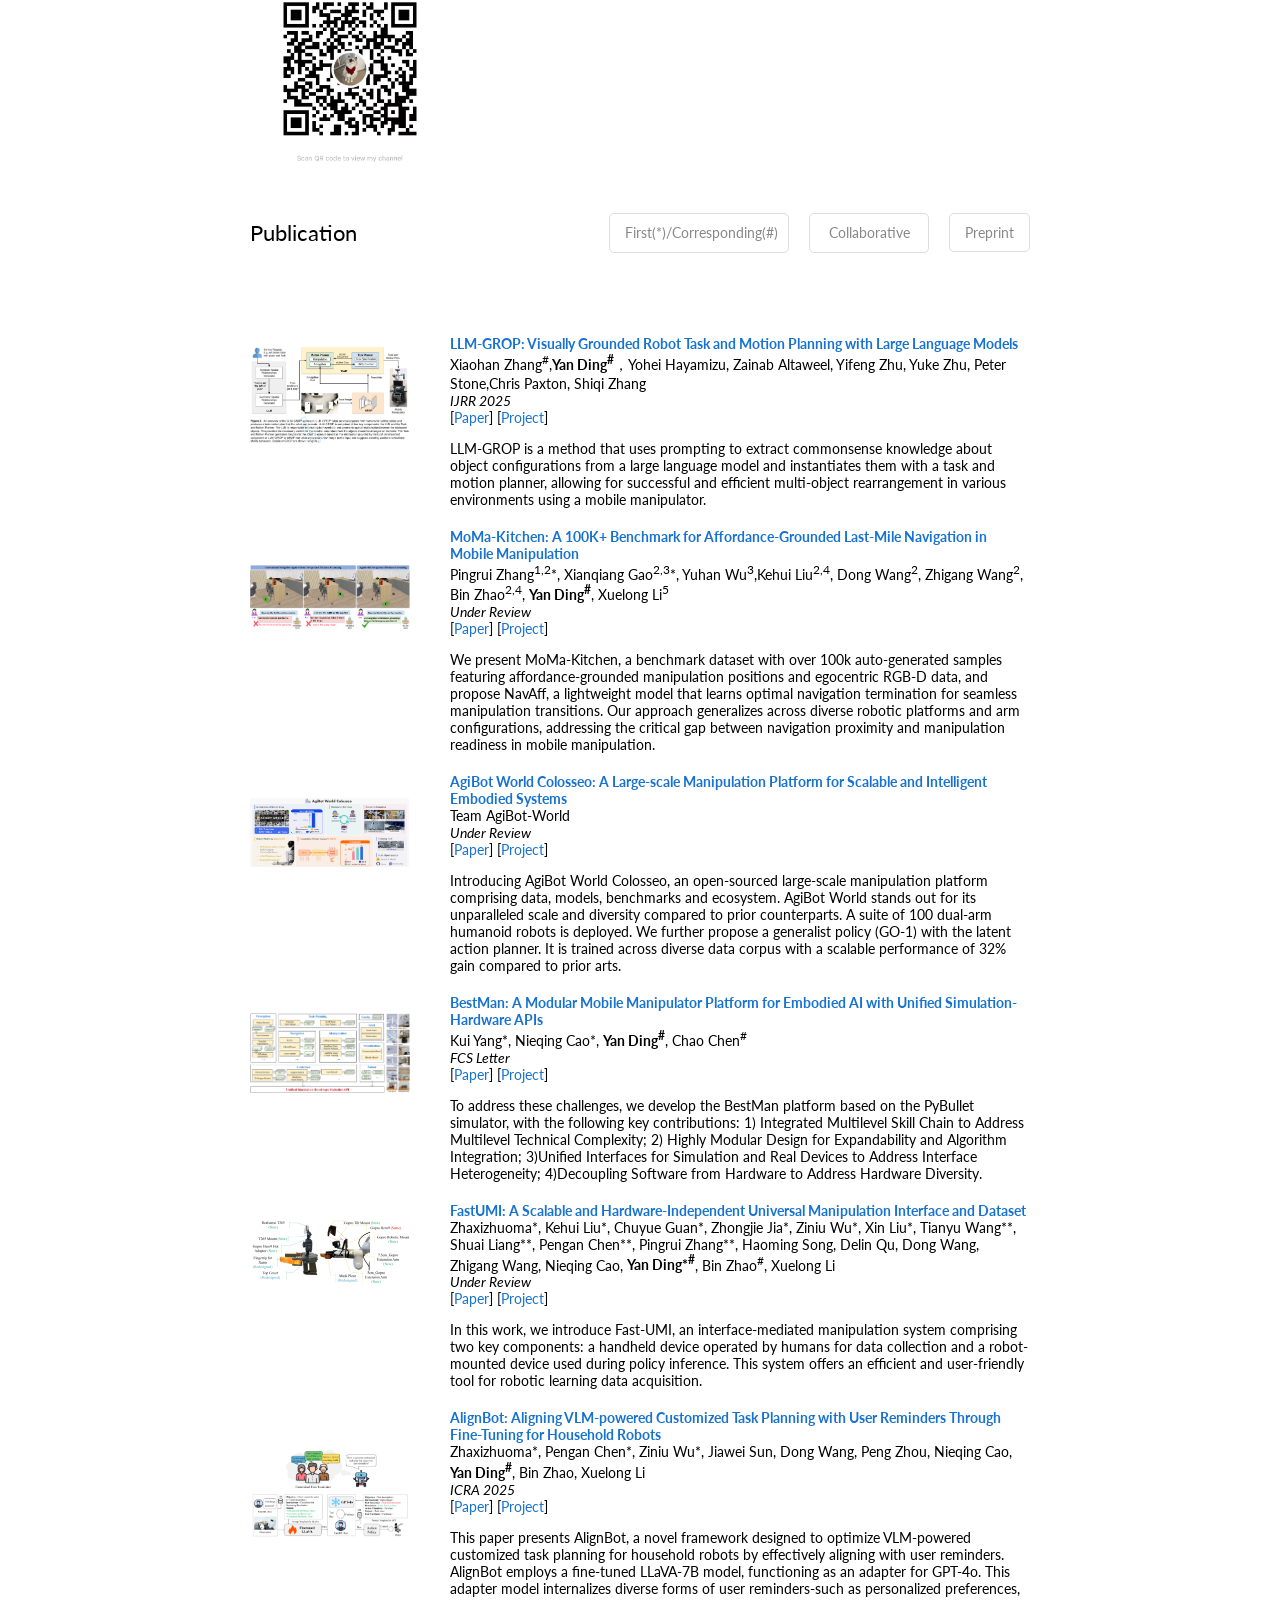
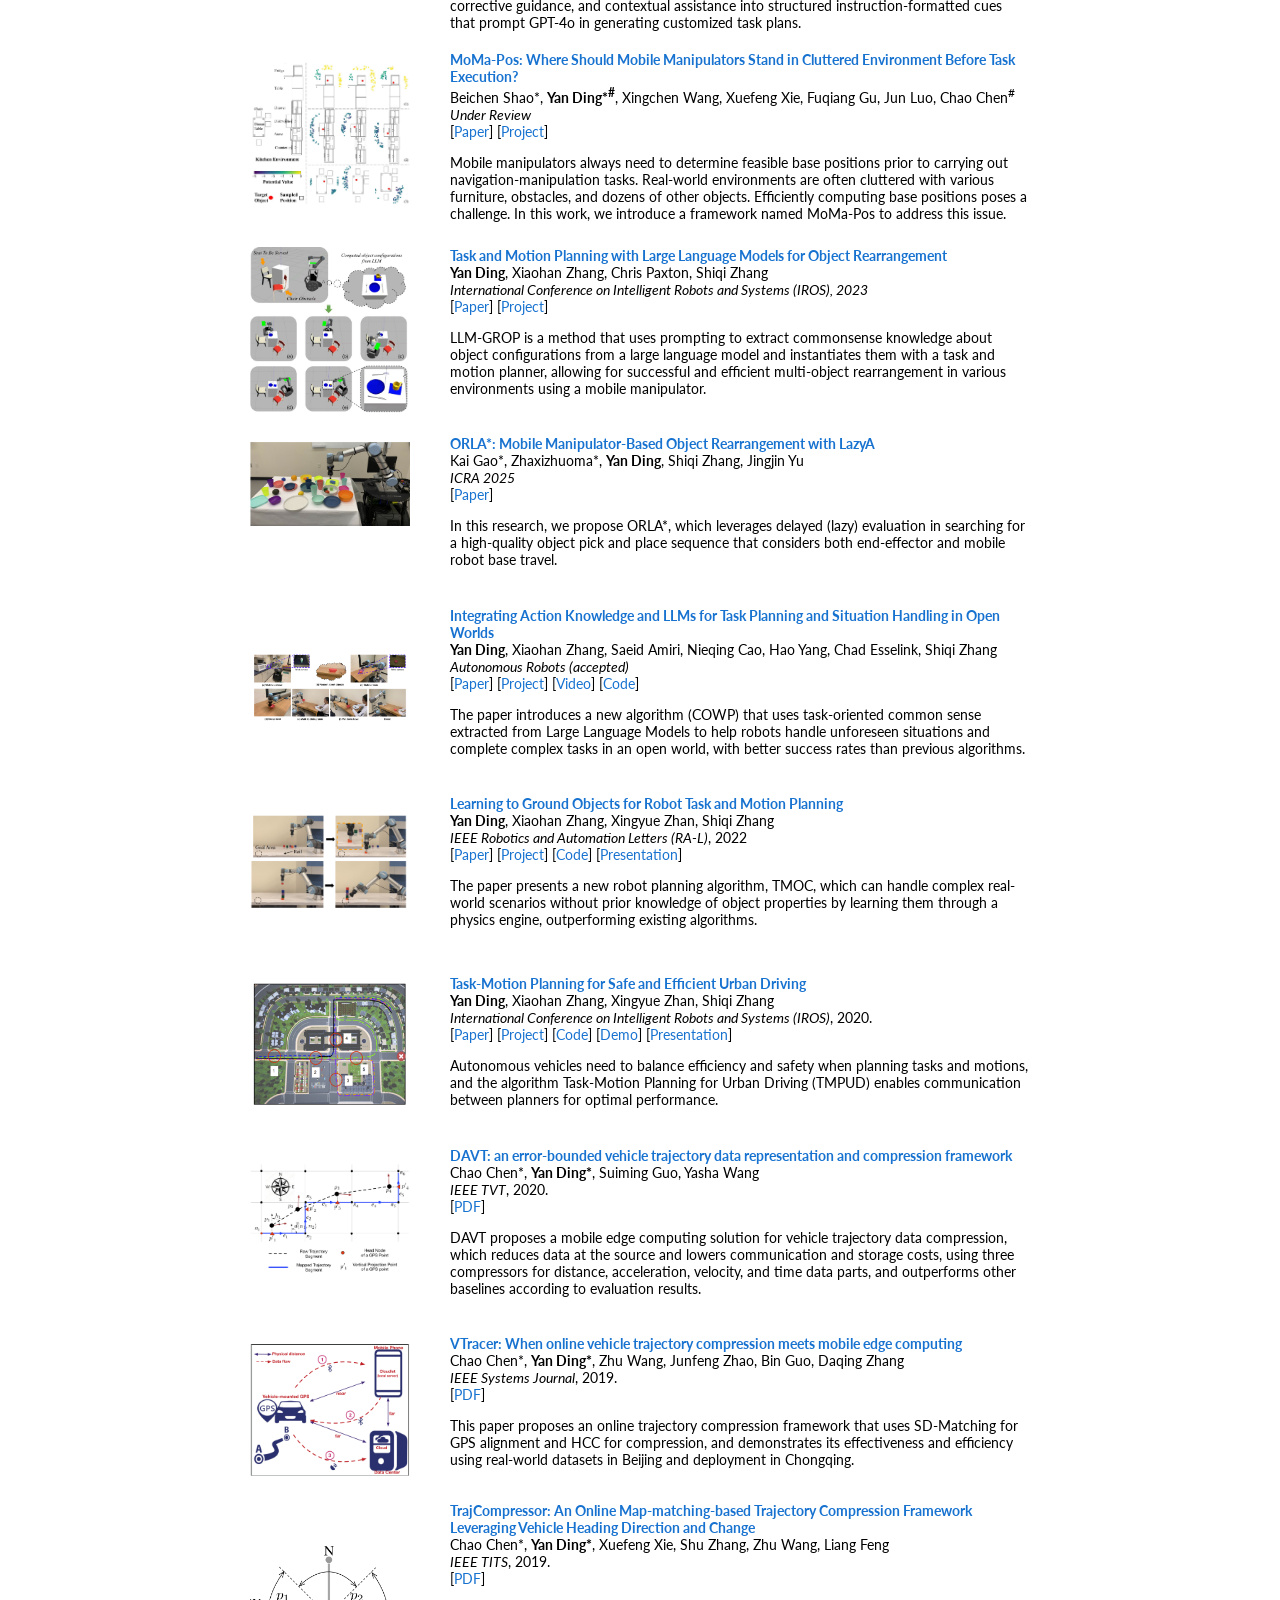
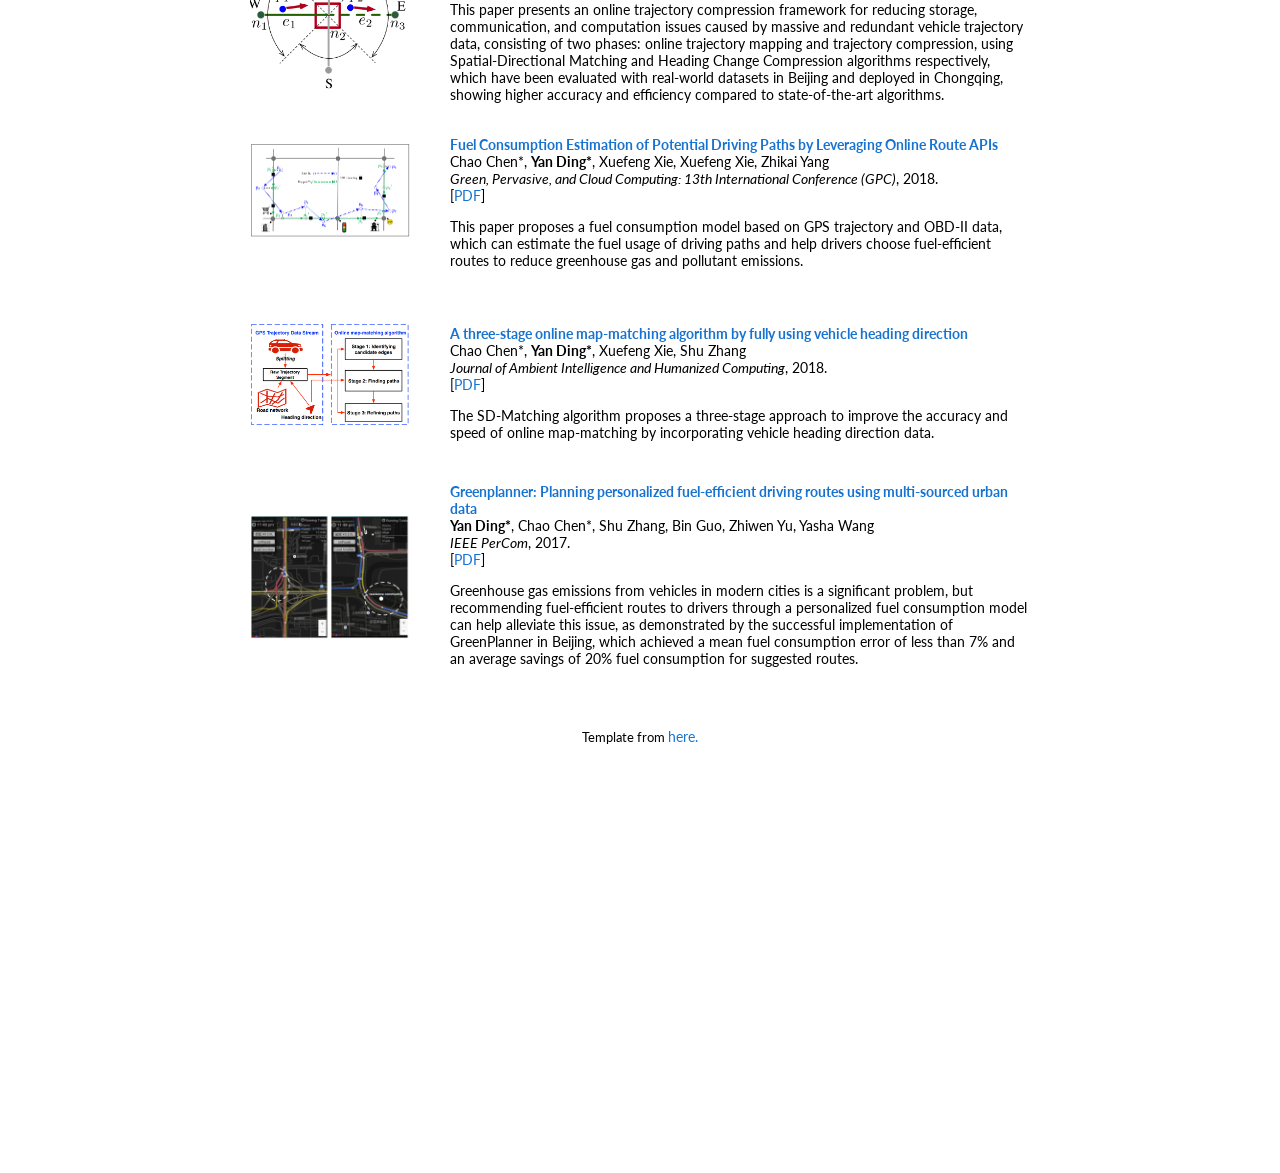
==== commit 84a09143: "Update index.html" ====
--- a/index.html
+++ b/index.html
@@ -344,7 +344,7 @@
         <tr class="first-author-paper">
         <td width="25%">
             <div class="one">
-                <div class="two"><img src='LLM-GROP.png' width="160" vspace="5"></div>
+                <div class="two"><img src='img/LLM-GROP.png' width="160" vspace="5"></div>
             </div>
         </td>
         <br>
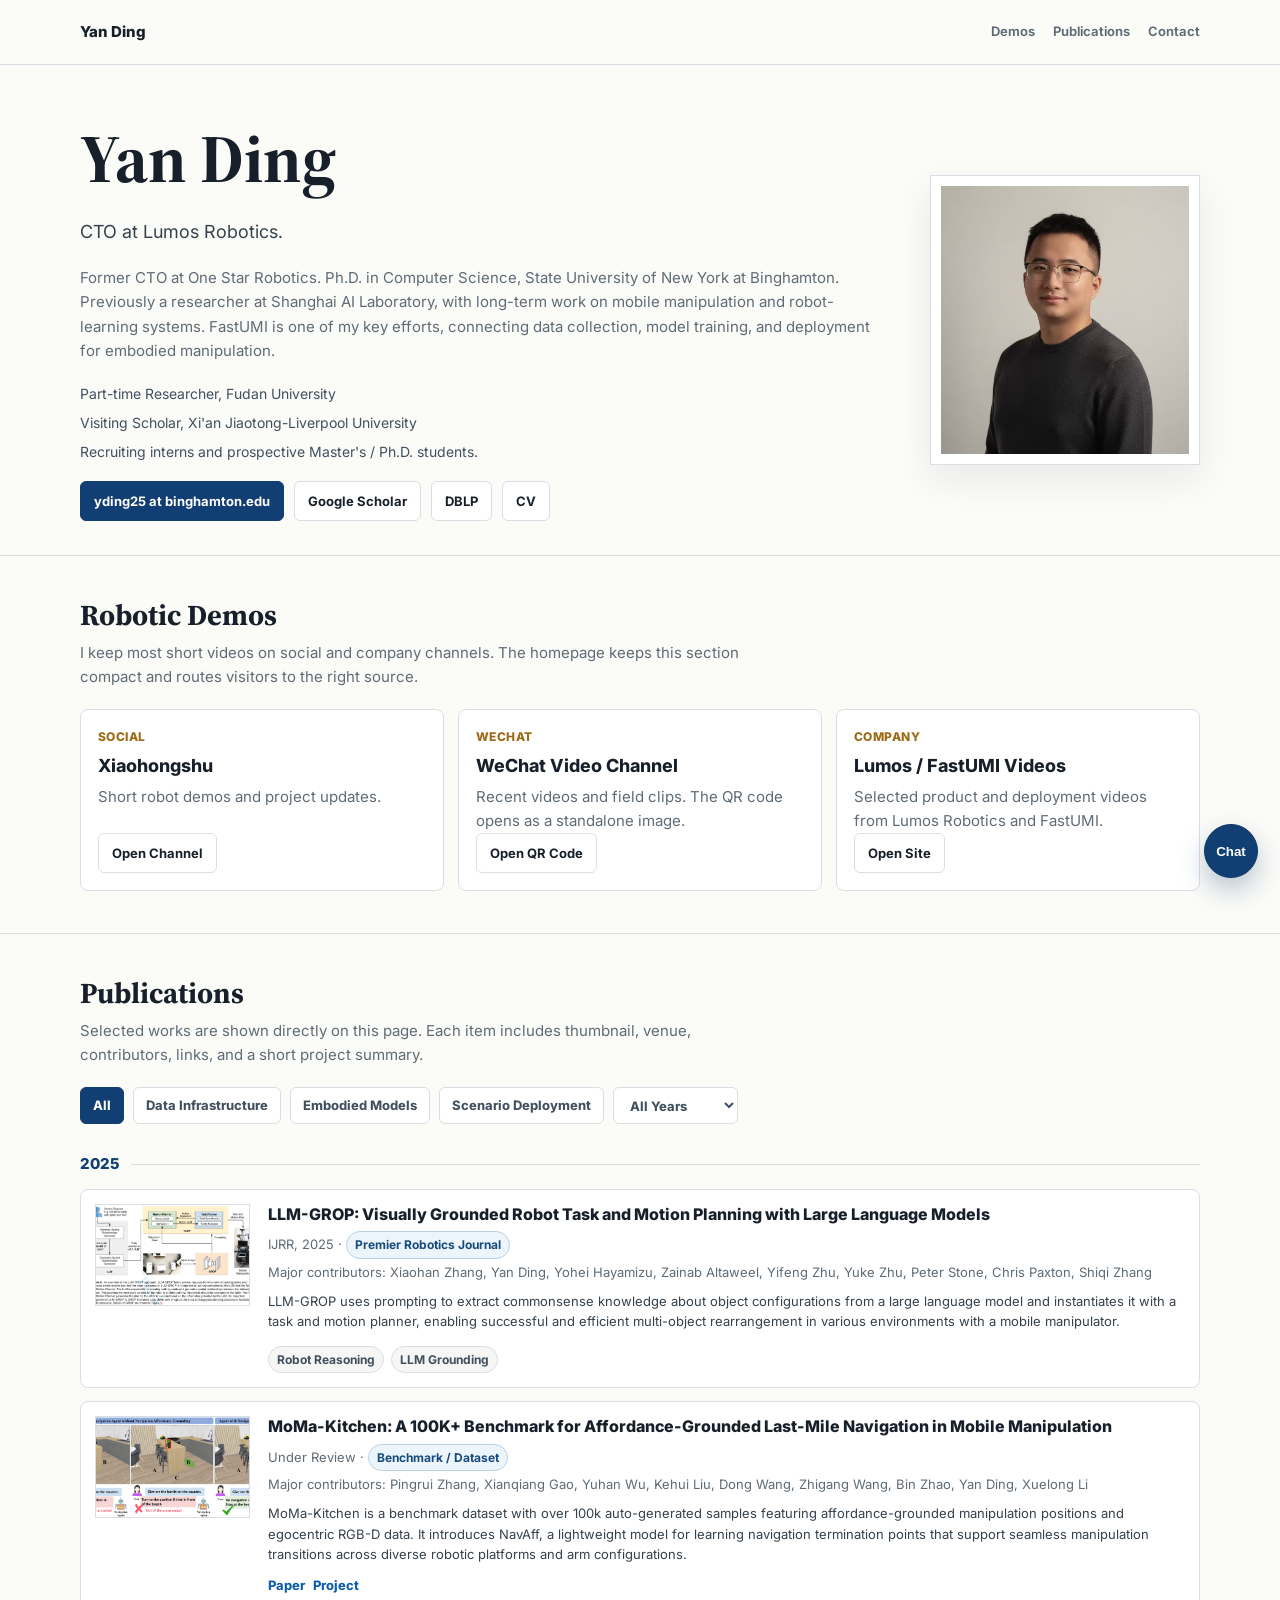
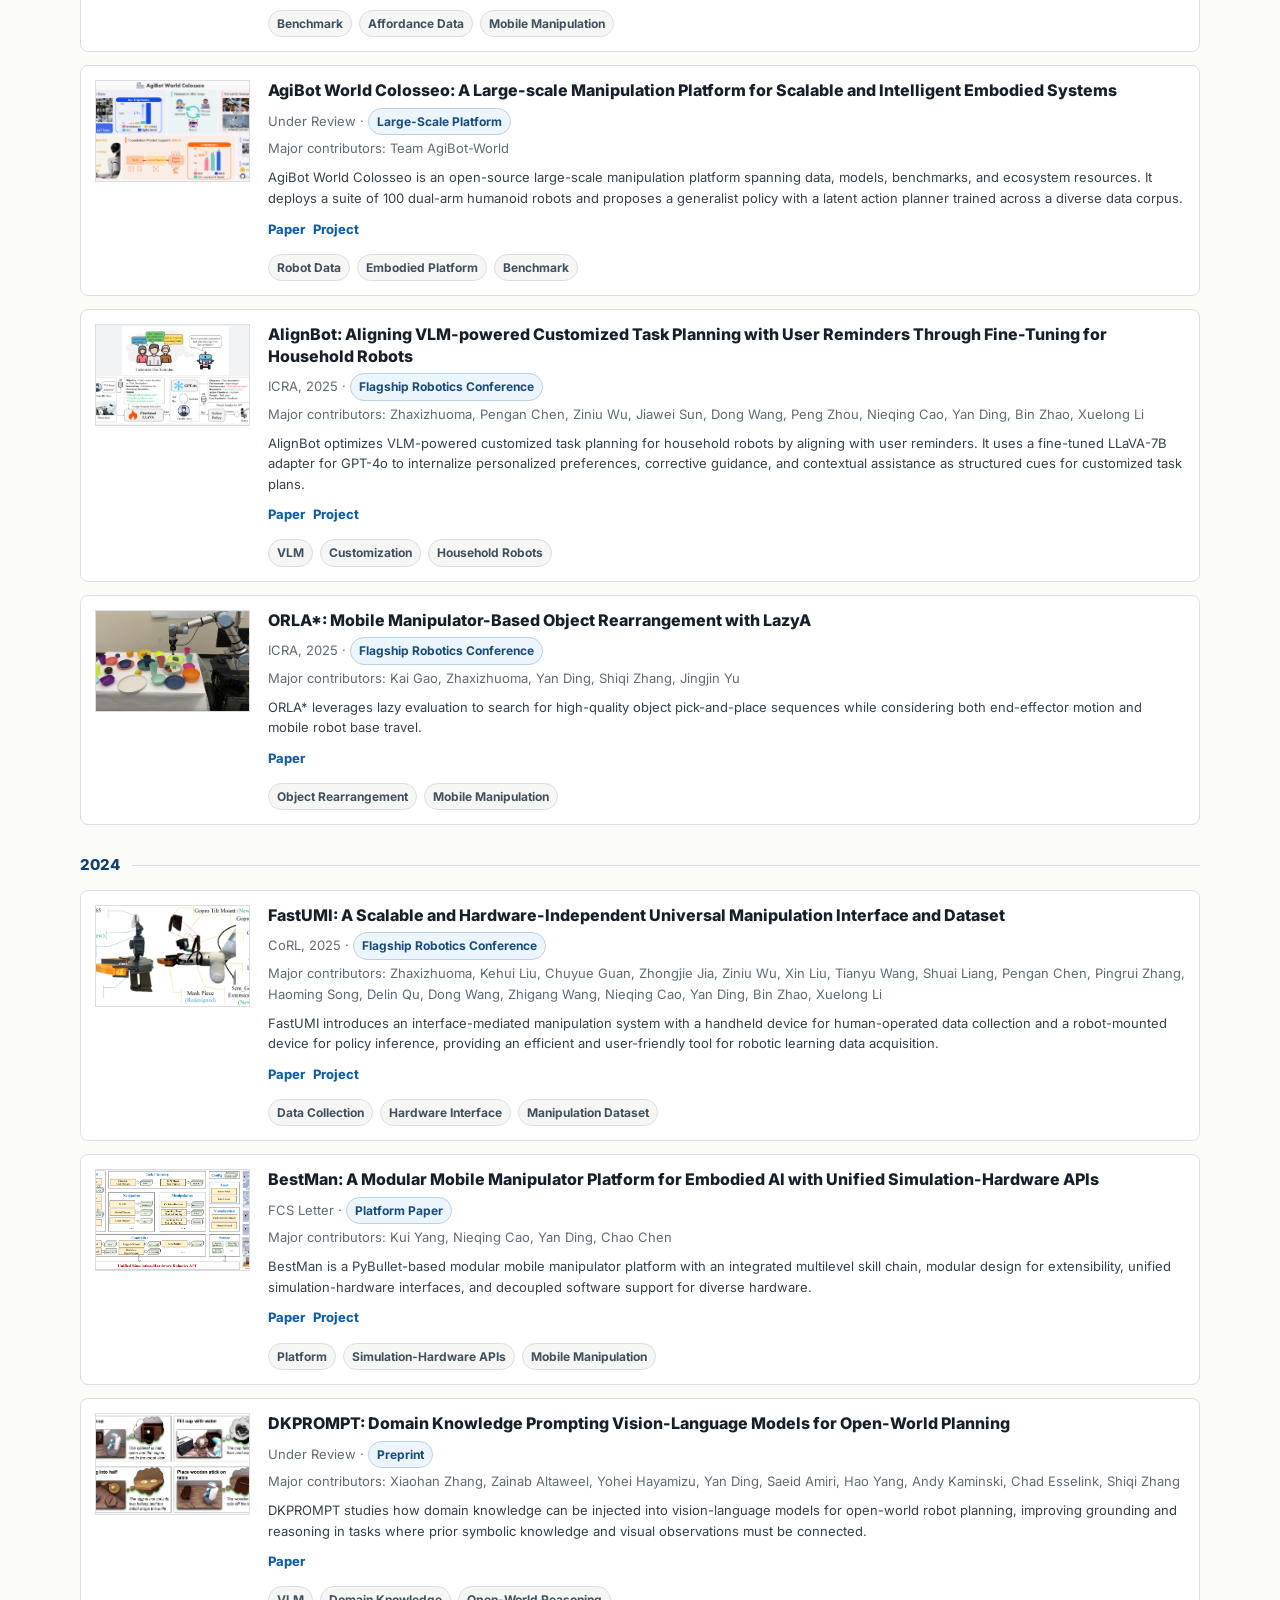
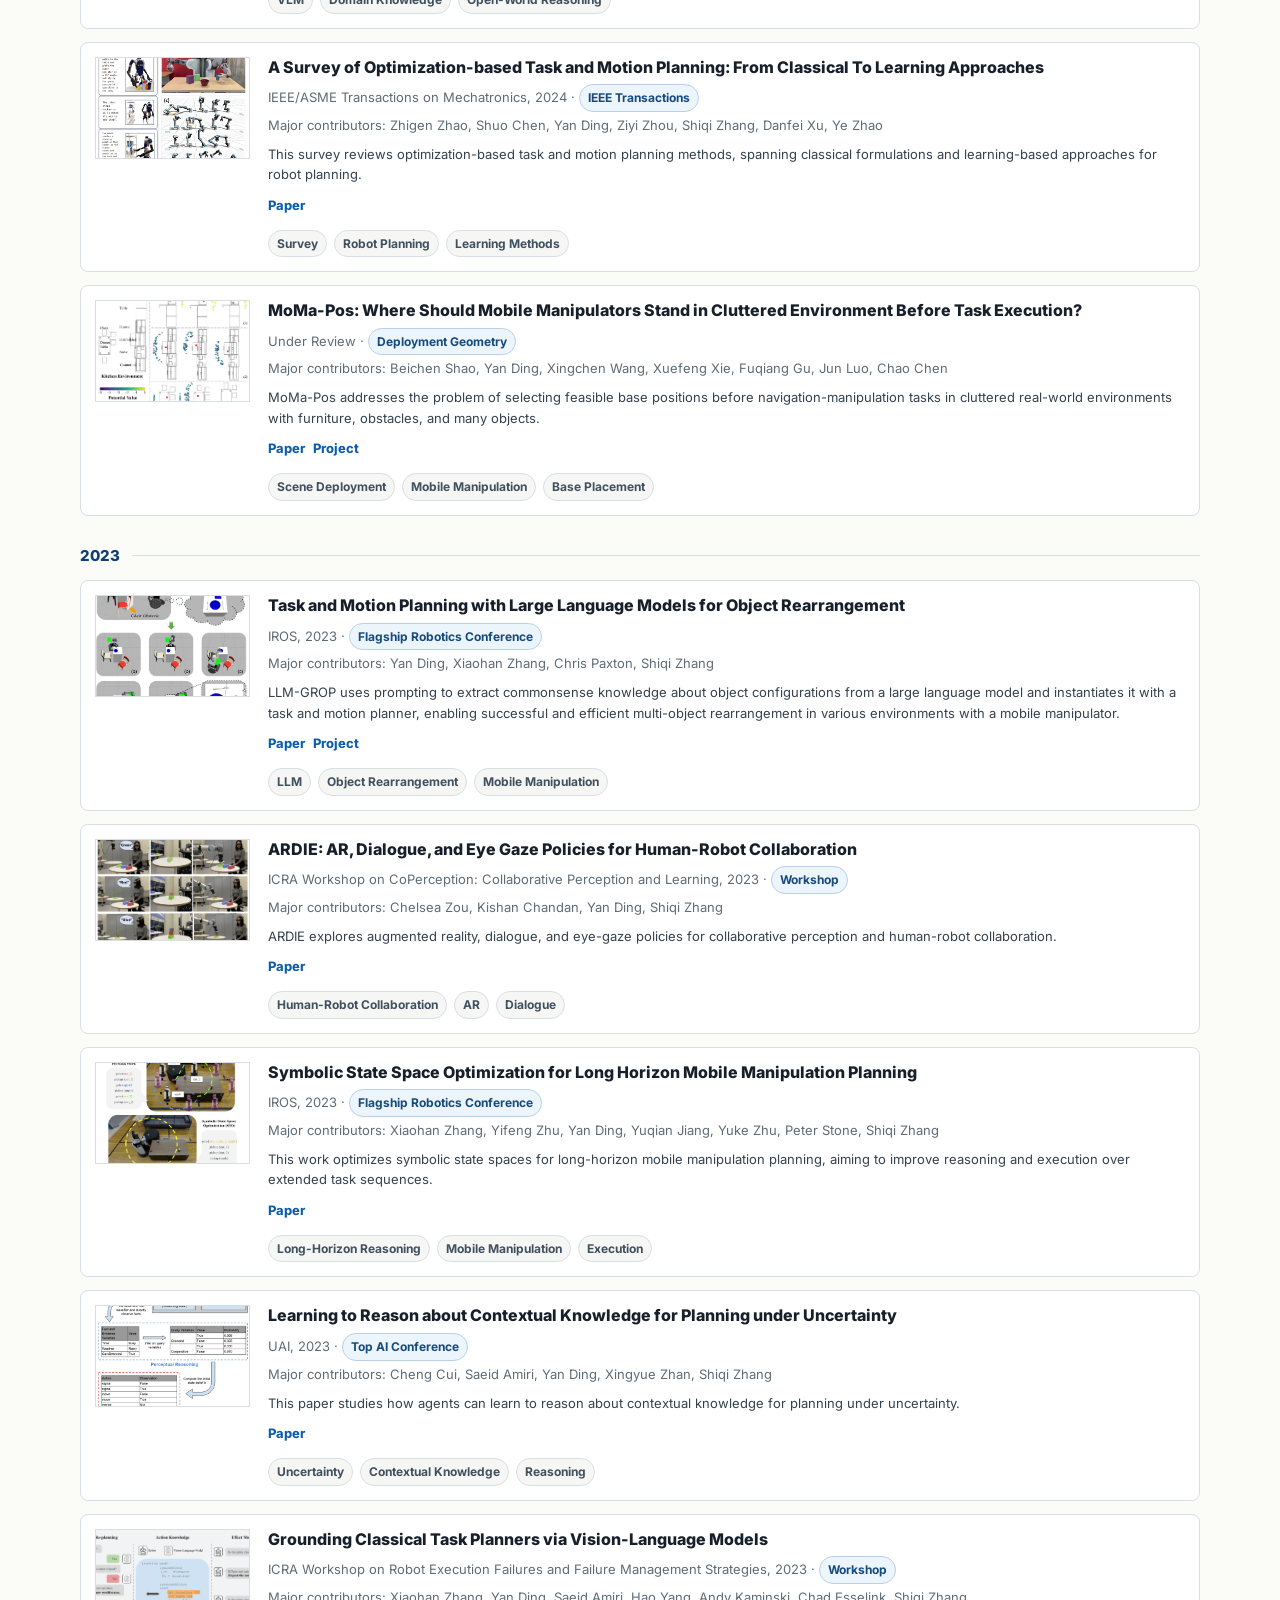
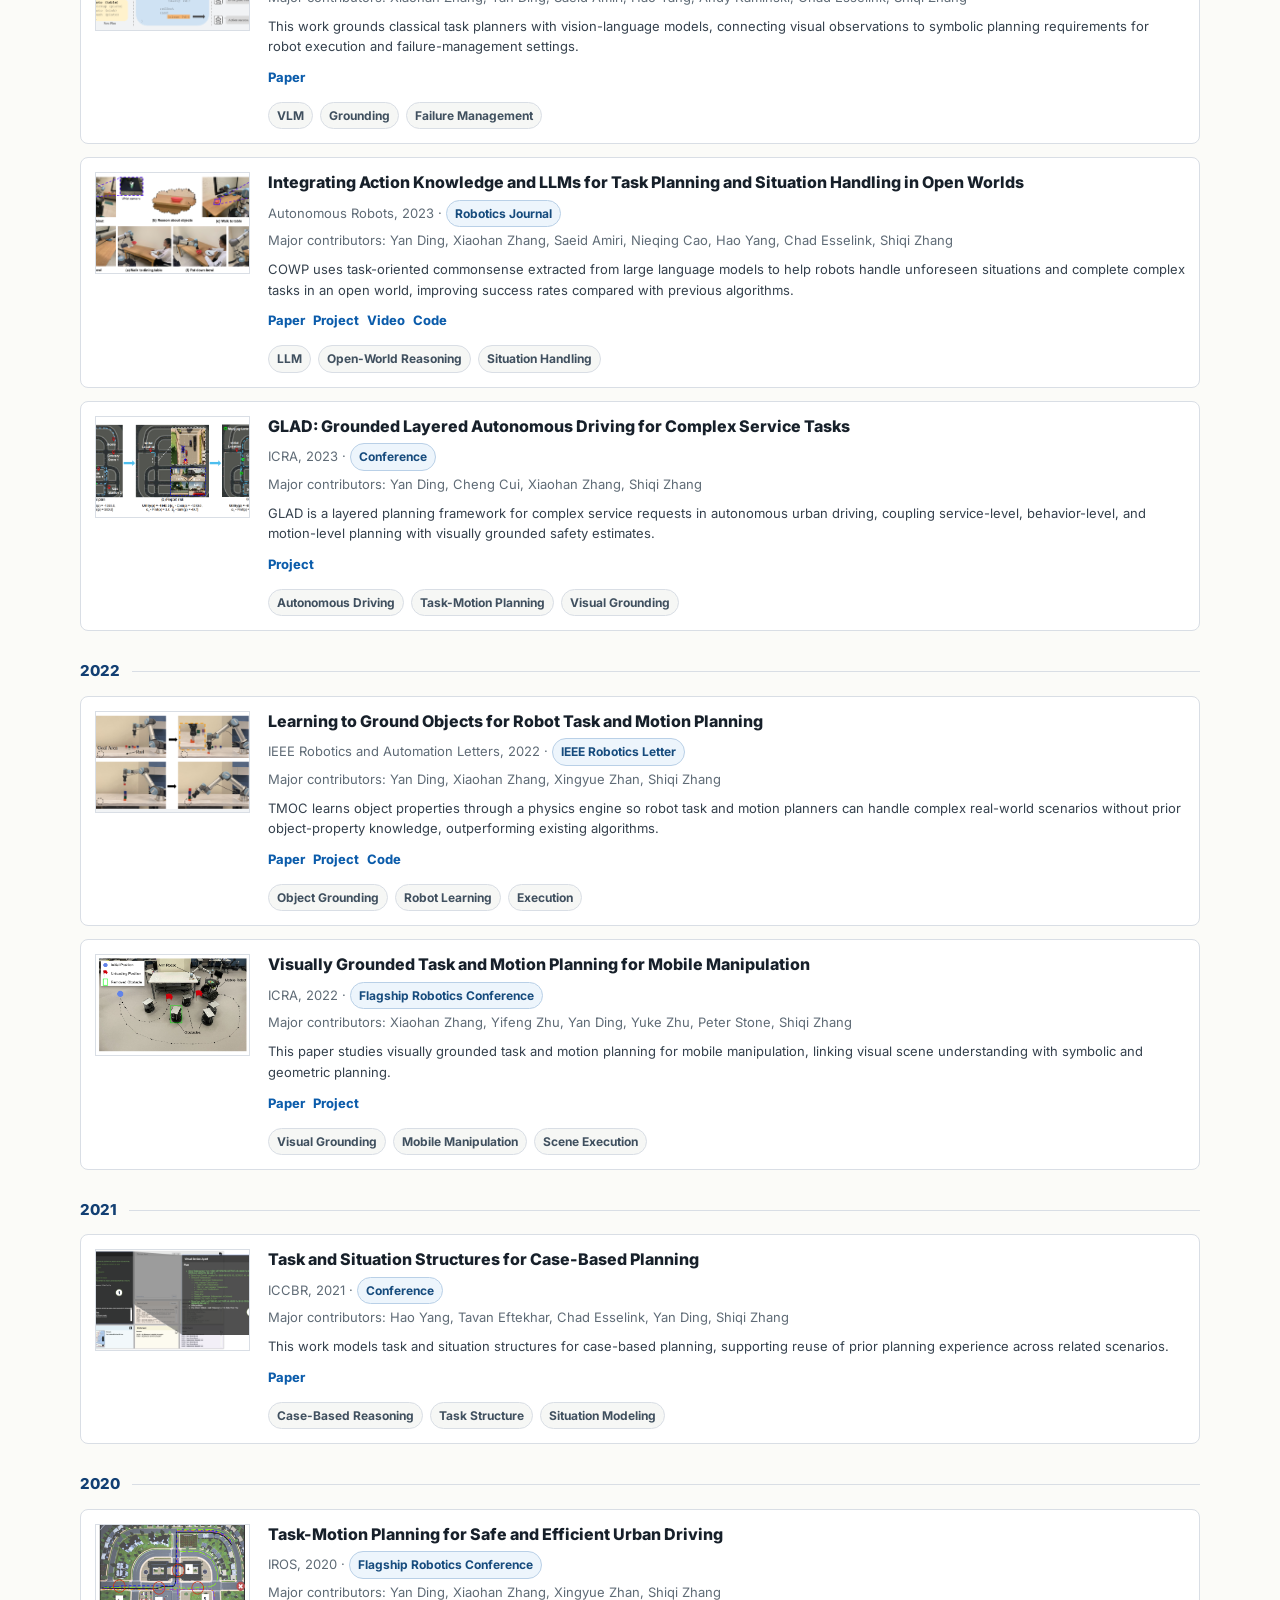
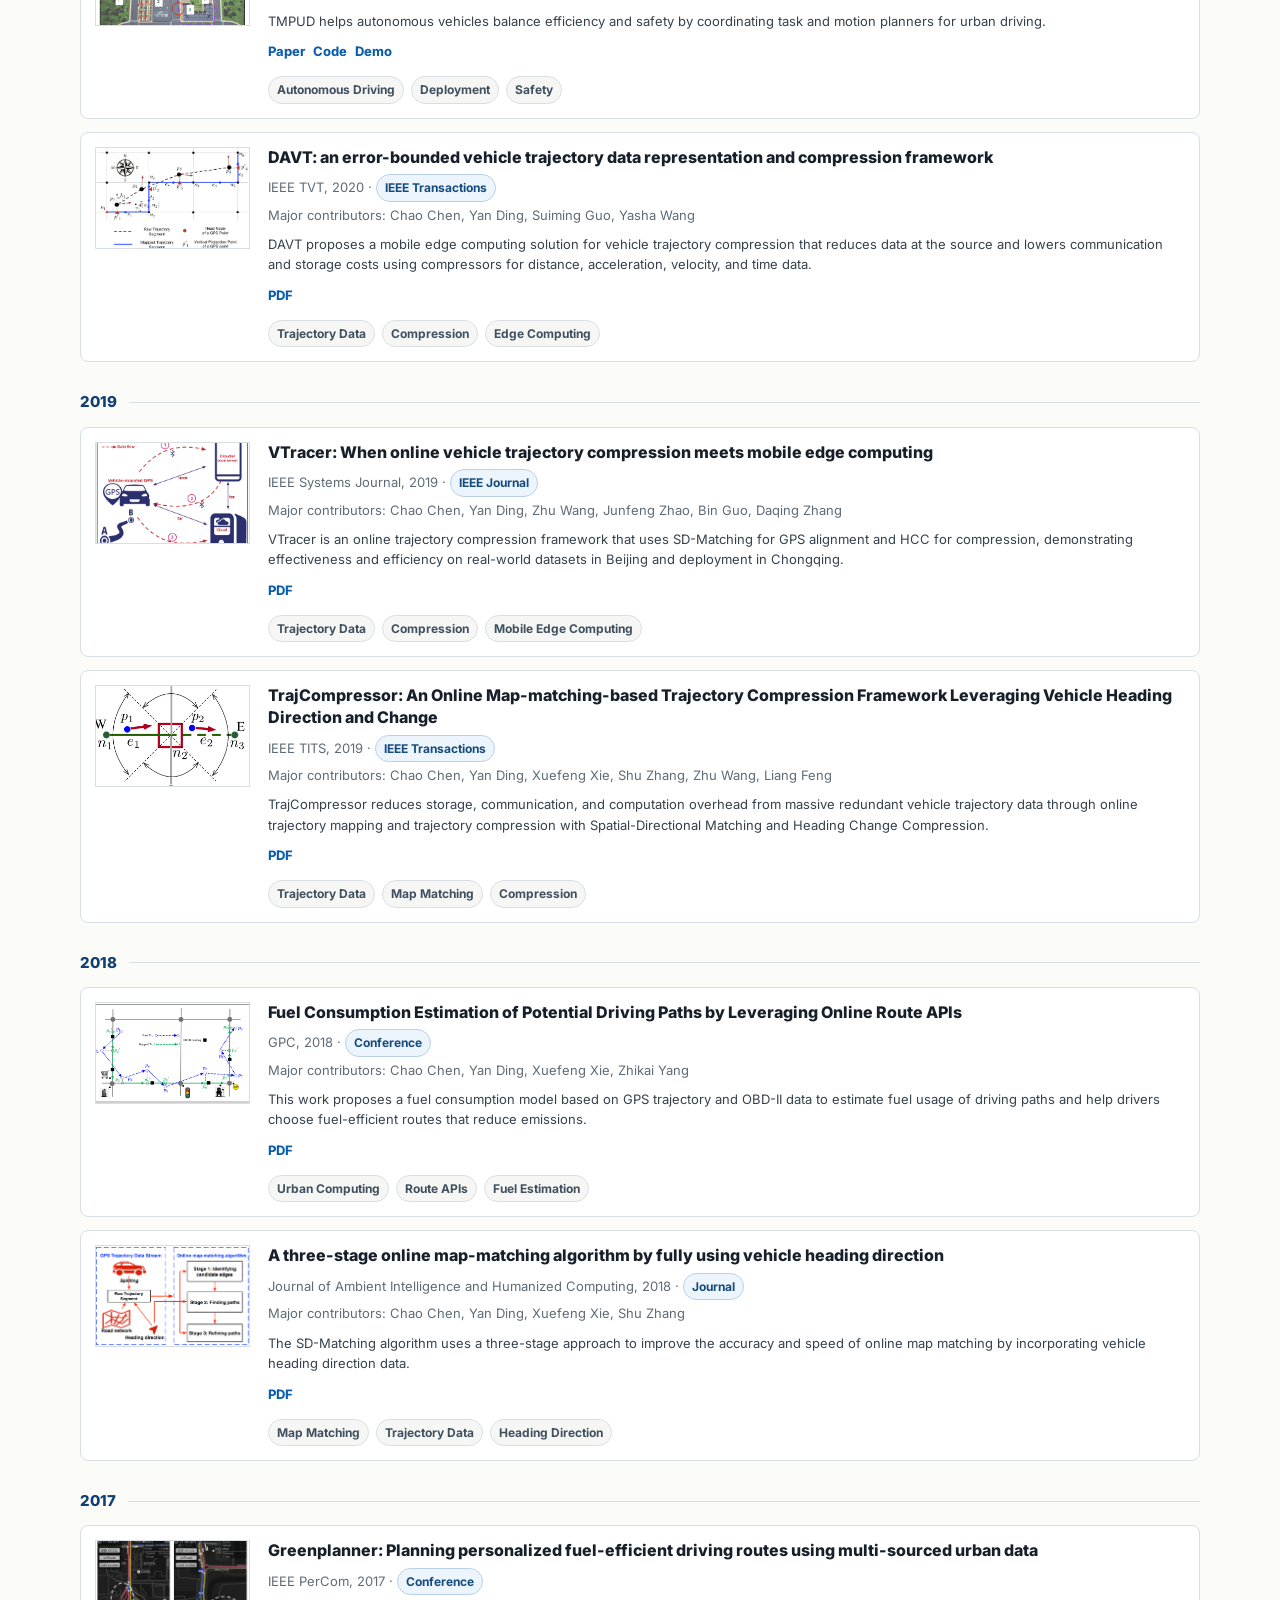
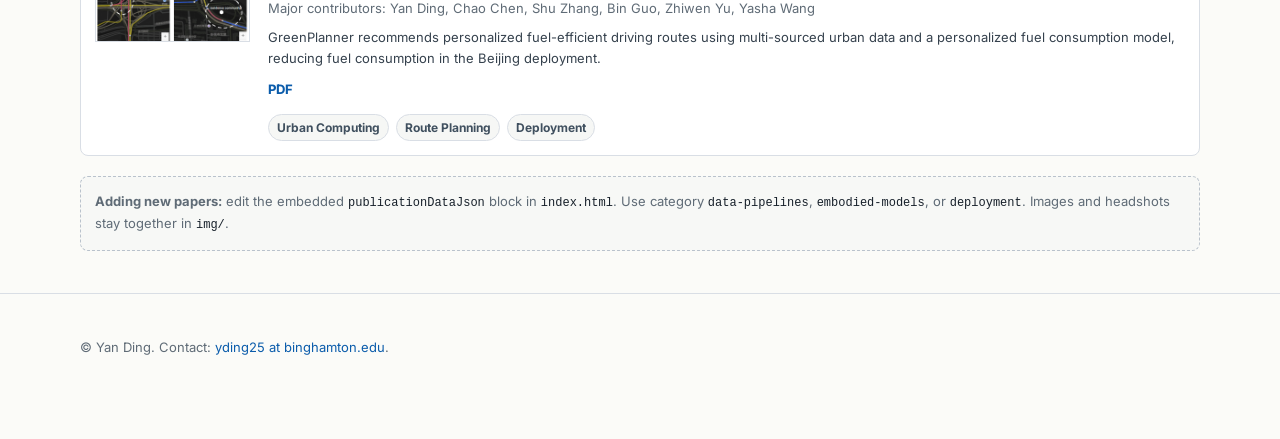
==== commit 2846fdaa: "Update personal homepage content" ====
--- a/index.html
+++ b/index.html
@@ -1,1135 +1,1514 @@
-<!DOCTYPE HTML PUBLIC "-//W3C//DTD HTML 4.01 Transitional//EN">
-<html>
+<!doctype html>
+<html lang="en">
 
 <head>
-    <meta name=viewport content="width=800">
-    <meta name="generator" content="HTML Tidy for Linux/x86 (vers 11 February 2007), see www.w3.org">
-    <style type="text/css">
-        /* Color scheme stolen from Sergey Karayev */
+    <meta charset="utf-8">
+    <meta name="viewport" content="width=device-width, initial-scale=1">
+    <title>Yan Ding</title>
+    <meta name="description"
+        content="Yan Ding - CTO at Lumos Robotics. Embodied data pipelines, embodied manipulation models, robot learning, and real-world deployment.">
+    <link rel="preconnect" href="https://fonts.googleapis.com">
+    <link rel="preconnect" href="https://fonts.gstatic.com" crossorigin>
+    <link
+        href="https://fonts.googleapis.com/css2?family=Inter:wght@400;500;600;700;800&family=Source+Serif+4:wght@500;650;700&display=swap"
+        rel="stylesheet">
+    <style>
+        :root {
+            --ink: #17202a;
+            --muted: #5f6b76;
+            --line: #d9dee5;
+            --paper: #fbfbf8;
+            --panel: #ffffff;
+            --accent: #0b5cab;
+            --accent-dark: #123f73;
+            --gold: #9f6a16;
+            --green: #23705a;
+            --red: #9b3a30;
+            --shadow: 0 14px 36px rgba(27, 39, 51, .08);
+        }
+
+        * {
+            box-sizing: border-box;
+        }
+
+        html {
+            scroll-behavior: smooth;
+        }
+
+        body {
+            margin: 0;
+            color: var(--ink);
+            background: var(--paper);
+            font-family: Inter, -apple-system, BlinkMacSystemFont, "Segoe UI", sans-serif;
+            font-size: 15px;
+            line-height: 1.62;
+        }
+
         a {
-            color: #1772d0;
+            color: var(--accent);
             text-decoration: none;
         }
 
-        a:focus,
-        a:hover {
-            color: #f09228;
+        a:hover,
+        a:focus {
+            color: var(--gold);
+            text-decoration: underline;
+        }
+
+        img {
+            max-width: 100%;
+            display: block;
+        }
+
+        .wrap {
+            width: min(1120px, calc(100% - 40px));
+            margin: 0 auto;
+        }
+
+        .site-header {
+            border-bottom: 1px solid var(--line);
+            background: rgba(251, 251, 248, .94);
+            position: sticky;
+            top: 0;
+            z-index: 20;
+            backdrop-filter: blur(12px);
+        }
+
+        .nav {
+            min-height: 64px;
+            display: flex;
+            align-items: center;
+            justify-content: space-between;
+            gap: 20px;
+        }
+
+        .brand {
+            font-weight: 800;
+            letter-spacing: 0;
+            color: var(--ink);
+        }
+
+        .nav-links {
+            display: flex;
+            align-items: center;
+            gap: 18px;
+            flex-wrap: wrap;
+            justify-content: flex-end;
+        }
+
+        .nav-links a {
+            color: var(--muted);
+            font-size: 13px;
+            font-weight: 650;
+        }
+
+        .nav-links a:hover {
+            color: var(--accent);
             text-decoration: none;
         }
 
-        body,
-        td,
-        th,
-        tr,
-        p,
-        a {
-            font-family: 'Lato', Verdana, Helvetica, sans-serif;
-            font-size: 14px
-        }
-
-        strong {
-            font-family: 'Lato', Verdana, Helvetica, sans-serif;
+        .hero {
+            padding: 54px 0 34px;
+            border-bottom: 1px solid var(--line);
+        }
+
+        .hero-grid {
+            display: grid;
+            grid-template-columns: minmax(0, 1fr) 270px;
+            gap: 44px;
+            align-items: center;
+        }
+
+        .eyebrow {
+            color: var(--accent-dark);
+            font-size: 12px;
+            font-weight: 800;
+            letter-spacing: .08em;
+            text-transform: uppercase;
+            margin: 0 0 10px;
+        }
+
+        h1,
+        h2,
+        h3 {
+            margin: 0;
+            line-height: 1.18;
+            letter-spacing: 0;
+        }
+
+        h1 {
+            font-family: "Source Serif 4", Georgia, serif;
+            font-size: clamp(40px, 6vw, 68px);
+            font-weight: 700;
+        }
+
+        h2 {
+            font-family: "Source Serif 4", Georgia, serif;
+            font-size: 29px;
+            font-weight: 700;
+        }
+
+        h3 {
+            font-size: 18px;
+            font-weight: 760;
+        }
+
+        .lead {
+            max-width: 760px;
+            color: #35414d;
+            font-size: 18px;
+            line-height: 1.72;
+            margin: 18px 0 18px;
+        }
+
+        .role-line {
+            color: var(--muted);
+            font-size: 15px;
+            margin: 0 0 20px;
+        }
+
+        .affiliations {
+            display: grid;
+            gap: 6px;
+            margin: 0 0 18px;
+            color: #40505f;
             font-size: 14px;
         }
 
-        heading {
-            font-family: 'Lato', Verdana, Helvetica, sans-serif;
+        .contact-row {
+            display: flex;
+            flex-wrap: wrap;
+            gap: 10px;
+            align-items: center;
+        }
+
+        .button {
+            display: inline-flex;
+            align-items: center;
+            justify-content: center;
+            min-height: 40px;
+            padding: 8px 13px;
+            border: 1px solid var(--line);
+            border-radius: 6px;
+            background: var(--panel);
+            color: var(--ink);
+            font-size: 13px;
+            font-weight: 700;
+            text-decoration: none;
+        }
+
+        .button.primary {
+            color: #fff;
+            border-color: var(--accent-dark);
+            background: var(--accent-dark);
+        }
+
+        .button:hover {
+            text-decoration: none;
+            border-color: var(--accent);
+        }
+
+        .portrait-card {
+            background: var(--panel);
+            border: 1px solid var(--line);
+            padding: 10px;
+            box-shadow: var(--shadow);
+        }
+
+        .portrait-card img {
+            aspect-ratio: 1 / 1.08;
+            object-fit: cover;
+            object-position: center 18%;
+        }
+
+        .caption {
+            margin: 10px 2px 0;
+            color: var(--muted);
+            font-size: 12px;
+        }
+
+        section {
+            padding: 42px 0;
+            border-bottom: 1px solid var(--line);
+        }
+
+        .section-head {
+            display: flex;
+            align-items: end;
+            justify-content: space-between;
+            gap: 20px;
+            margin-bottom: 20px;
+        }
+
+        .section-note {
+            color: var(--muted);
+            max-width: 660px;
+            margin: 8px 0 0;
+        }
+
+        .grid-3 {
+            display: grid;
+            grid-template-columns: repeat(3, minmax(0, 1fr));
+            gap: 16px;
+        }
+
+        .focus-card,
+        .tool-card,
+        .demo-card,
+        .stat-card {
+            background: var(--panel);
+            border: 1px solid var(--line);
+            border-radius: 8px;
+        }
+
+        .focus-card {
+            padding: 20px;
+        }
+
+        .focus-card .index {
+            color: var(--gold);
+            font-weight: 800;
+            font-size: 13px;
+            margin-bottom: 10px;
+        }
+
+        .focus-card p,
+        .tool-card p,
+        .demo-card p {
+            color: var(--muted);
+            margin: 9px 0 0;
+        }
+
+        .tool-strip {
+            display: grid;
+            grid-template-columns: 1.1fr repeat(3, minmax(0, .9fr));
+            gap: 12px;
+        }
+
+        .tool-card {
+            padding: 17px;
+            min-height: 168px;
+        }
+
+        .tool-card.featured {
+            background: #f4f8fc;
+            border-color: #bfd2e5;
+        }
+
+        .tag-row,
+        .pub-tags {
+            display: flex;
+            gap: 7px;
+            flex-wrap: wrap;
+            margin-top: 14px;
+        }
+
+        .tag {
+            display: inline-flex;
+            align-items: center;
+            min-height: 24px;
+            padding: 3px 8px;
+            border: 1px solid var(--line);
+            border-radius: 999px;
+            color: #40505f;
+            background: #f6f7f5;
+            font-size: 12px;
+            font-weight: 700;
+        }
+
+        .tag.blue {
+            color: #164b7d;
+            border-color: #b9d0e7;
+            background: #edf5fc;
+        }
+
+        .tag.green {
+            color: var(--green);
+            border-color: #b9d8ce;
+            background: #edf8f4;
+        }
+
+        .tag.gold {
+            color: var(--gold);
+            border-color: #dcc898;
+            background: #fbf6e8;
+        }
+
+        .demo-grid {
+            display: grid;
+            grid-template-columns: 1.25fr .75fr;
+            gap: 18px;
+        }
+
+        .demo-links {
+            display: grid;
+            grid-template-columns: repeat(3, minmax(0, 1fr));
+            gap: 14px;
+        }
+
+        .demo-entry {
+            display: flex;
+            flex-direction: column;
+            min-height: 168px;
+        }
+
+        .demo-entry .button {
+            margin-top: auto;
+            width: fit-content;
+        }
+
+        .demo-source {
+            color: var(--gold);
+            font-size: 12px;
+            font-weight: 800;
+            letter-spacing: .04em;
+            text-transform: uppercase;
+            margin-bottom: 8px;
+        }
+
+        .demo-library {
+            display: grid;
+            grid-template-columns: repeat(3, minmax(0, 1fr));
+            gap: 13px;
+            margin-top: 18px;
+        }
+
+        .demo-card {
+            overflow: hidden;
+        }
+
+        .demo-card.main img {
+            width: 100%;
+            aspect-ratio: 16 / 7.5;
+            object-fit: cover;
+        }
+
+        .demo-body {
+            padding: 18px;
+        }
+
+        .demo-slot {
+            background: var(--panel);
+            border: 1px solid var(--line);
+            border-radius: 8px;
+            overflow: hidden;
+        }
+
+        .demo-thumb {
+            min-height: 126px;
+            display: flex;
+            align-items: center;
+            justify-content: center;
+            color: #5b6976;
+            background: #eef3f7;
+            border-bottom: 1px solid var(--line);
+            font-weight: 800;
+            font-size: 13px;
+        }
+
+        .demo-slot img,
+        .demo-slot video {
+            width: 100%;
+            aspect-ratio: 16 / 9;
+            object-fit: cover;
+            border-bottom: 1px solid var(--line);
+        }
+
+        .demo-slot-body {
+            padding: 13px;
+        }
+
+        .demo-slot-body h3 {
+            font-size: 15px;
+        }
+
+        .channel-card {
+            display: grid;
+            grid-template-columns: 120px 1fr;
+            gap: 16px;
+            align-items: center;
+            padding: 18px;
+            background: var(--panel);
+            border: 1px solid var(--line);
+            border-radius: 8px;
+        }
+
+        .channel-card img {
+            border: 1px solid var(--line);
+            border-radius: 6px;
+        }
+
+        .filter-bar {
+            display: flex;
+            flex-wrap: wrap;
+            gap: 9px;
+            margin: 0 0 18px;
+        }
+
+        .filter-btn {
+            min-height: 36px;
+            border: 1px solid var(--line);
+            background: var(--panel);
+            color: #40505f;
+            border-radius: 6px;
+            padding: 7px 12px;
+            font: inherit;
+            font-size: 13px;
+            font-weight: 750;
+            cursor: pointer;
+        }
+
+        .filter-btn.active {
+            color: #fff;
+            background: var(--accent-dark);
+            border-color: var(--accent-dark);
+        }
+
+        .filter-select {
+            min-height: 36px;
+            border: 1px solid var(--line);
+            background: var(--panel);
+            color: #40505f;
+            border-radius: 6px;
+            padding: 7px 34px 7px 12px;
+            font: inherit;
+            font-size: 13px;
+            font-weight: 750;
+            cursor: pointer;
+        }
+
+        .year-group {
+            margin-top: 28px;
+        }
+
+        .year-title {
+            display: flex;
+            align-items: center;
+            gap: 12px;
+            color: var(--accent-dark);
+            font-weight: 800;
+            margin-bottom: 12px;
+        }
+
+        .year-title::after {
+            content: "";
+            height: 1px;
+            flex: 1;
+            background: var(--line);
+        }
+
+        .pub-list {
+            display: grid;
+            gap: 13px;
+        }
+
+        .pub {
+            display: grid;
+            grid-template-columns: 155px 1fr;
+            gap: 18px;
+            padding: 14px;
+            background: var(--panel);
+            border: 1px solid var(--line);
+            border-radius: 8px;
+        }
+
+        .pub[hidden],
+        .year-group[hidden] {
+            display: none;
+        }
+
+        .pub img {
+            width: 155px;
+            height: 102px;
+            object-fit: cover;
+            border: 1px solid var(--line);
+            background: #f1f3f5;
+        }
+
+        .pub-title {
+            font-weight: 800;
+            font-size: 16px;
+            line-height: 1.35;
+            color: var(--ink);
+            margin: 0 0 6px;
+        }
+
+        .pub-meta,
+        .pub-contributors,
+        .pub-summary {
+            color: var(--muted);
+            font-size: 13px;
+            margin: 3px 0;
+        }
+
+        .pub-summary {
+            color: #35414d;
+            line-height: 1.58;
+            margin-top: 8px;
+        }
+
+        .pub-links {
+            display: flex;
+            flex-wrap: wrap;
+            gap: 8px;
+            margin-top: 10px;
+        }
+
+        .pub-links a {
+            color: var(--accent);
+            font-size: 13px;
+            font-weight: 750;
+        }
+
+        .pub-maintenance {
+            margin-top: 20px;
+            padding: 14px;
+            border: 1px dashed #b9c2cc;
+            border-radius: 8px;
+            background: #f7f8f6;
+            color: var(--muted);
+            font-size: 13px;
+        }
+
+        .pub-maintenance code {
+            color: var(--ink);
+            font-size: 12px;
+        }
+
+        .stats-grid {
+            display: grid;
+            grid-template-columns: .8fr 1.2fr;
+            gap: 18px;
+            align-items: stretch;
+        }
+
+        .stat-card {
+            padding: 18px;
+        }
+
+        .stat-number {
+            font-family: "Source Serif 4", Georgia, serif;
+            font-size: 34px;
+            font-weight: 700;
+            line-height: 1.1;
+        }
+
+        .visitor-frame {
+            min-height: 150px;
+            display: flex;
+            align-items: center;
+            justify-content: center;
+            overflow: hidden;
+        }
+
+        .footer-row {
+            display: flex;
+            align-items: center;
+            justify-content: space-between;
+            gap: 18px;
+            flex-wrap: wrap;
+        }
+
+        .footer-visitors {
+            max-width: 190px;
+            overflow: hidden;
+            opacity: .72;
+        }
+
+        .visitor-frame script {
+            display: block;
+        }
+
+        footer {
+            padding: 30px 0 70px;
+            color: var(--muted);
+            font-size: 13px;
+        }
+
+        .chat-launch {
+            position: fixed;
+            right: 22px;
+            bottom: 22px;
+            z-index: 30;
+            width: 54px;
+            height: 54px;
+            border-radius: 50%;
+            border: 1px solid #0d3760;
+            background: var(--accent-dark);
+            color: #fff;
+            font-weight: 800;
+            cursor: pointer;
+            box-shadow: 0 12px 26px rgba(18, 63, 115, .28);
+        }
+
+        .chat-panel {
+            position: fixed;
+            right: 22px;
+            bottom: 86px;
+            z-index: 30;
+            width: min(380px, calc(100vw - 32px));
+            background: var(--panel);
+            border: 1px solid var(--line);
+            border-radius: 8px;
+            box-shadow: var(--shadow);
+            overflow: hidden;
+            display: none;
+        }
+
+        .chat-panel.open {
+            display: block;
+        }
+
+        .chat-head {
+            padding: 14px 16px;
+            background: #f4f8fc;
+            border-bottom: 1px solid var(--line);
+            display: flex;
+            justify-content: space-between;
+            gap: 12px;
+        }
+
+        .chat-head strong {
+            display: block;
+            line-height: 1.25;
+        }
+
+        .chat-head span {
+            color: var(--muted);
+            font-size: 12px;
+        }
+
+        .chat-close {
+            border: 0;
+            background: transparent;
             font-size: 22px;
-        }
-
-        papertitle {
-            font-family: 'Lato', Verdana, Helvetica, sans-serif;
-            font-size: 14px;
-            font-weight: 700
-        }
-
-        name {
-            font-family: 'Lato', Verdana, Helvetica, sans-serif;
-            font-size: 32px;
-        }
-
-        .one {
-            width: 160px;
-            height: 160px;
-            position: relative;
-        }
-
-        .two {
-            width: 160px;
-            height: 160px;
-            position: absolute;
-            transition: opacity .2s ease-in-out;
-            -moz-transition: opacity .2s ease-in-out;
-            -webkit-transition: opacity .2s ease-in-out;
-        }
-
-        .fade {
-            transition: opacity .2s ease-in-out;
-            -moz-transition: opacity .2s ease-in-out;
-            -webkit-transition: opacity .2s ease-in-out;
-        }
-
-        .indented {
-            font-family: 'Lato', Verdana, Helvetica, sans-serif;
-            font-size: 22px;
-            font-weight: normal;
-            padding-left: 20px;
-            margin-bottom: -40px;
-            margin-top: -0px;
-        }
-
-        .first-author-paper {
-            display: table-row;
-        }
-
-        .collaborative-paper {
-            display: none;
-        }
-
-        span.highlight {
-            background-color: #ffffd0;
-        }
-
-        button {
-            font-family: 'Lato', Verdana, Helvetica, sans-serif;
-            background-color: #ffffff;
-            /* 修改背景为白色 */
-            border: 1px solid #ddd;
-            /* 添加浅灰色边框 */
-            color: #888;
-            /* 修改文本为灰色 */
-            padding: 10px 15px;
-            font-size: 14px;
-            border-radius: 5px;
             cursor: pointer;
-            transition: background-color 0.2s, transform 0.2s;
-            display: inline-block;
-        }
-
-        button:hover {
-            background-color: #f2f2f2;
-            /* 鼠标悬停时的背景颜色 */
-            transform: scale(1.05);
-        }
-
-        button:focus {
-            outline: none;
-        }
-
-        button.active {
-            background-color: #d3d3d3;
-            /* Gray color for active button */
-        }
-
-        #first-author-btn
-        {
-        width: 180px;
-        height: 40px;
-        }
-
-        #collaborative-btn {
-            width: 120px;
-            height: 40px;
-        }
-
-        .up-one-line {
-            margin-top: 0em;
-        }
-
-        .papers-heading {
-            margin-bottom: 10px;
-            /* Adjust as needed */
-        }
-
-        .papers-table {
-            margin-top: -90px;
-            /* Adjust as needed */
+            line-height: 1;
+            color: var(--muted);
+        }
+
+        .chat-log {
+            height: 245px;
+            overflow-y: auto;
+            padding: 14px;
+            display: grid;
+            gap: 10px;
+            background: #fcfcfa;
+        }
+
+        .bubble {
+            max-width: 88%;
+            padding: 10px 12px;
+            border-radius: 8px;
+            font-size: 13px;
+            line-height: 1.5;
+        }
+
+        .bubble.bot {
+            background: #eef3f7;
+            color: #263746;
+        }
+
+        .bubble.user {
+            margin-left: auto;
+            background: var(--accent-dark);
+            color: #fff;
+        }
+
+        .quick-asks {
+            display: flex;
+            gap: 7px;
+            flex-wrap: wrap;
+            padding: 0 14px 12px;
+            background: #fcfcfa;
+        }
+
+        .quick-asks button {
+            min-height: 31px;
+            border: 1px solid var(--line);
+            background: #fff;
+            border-radius: 6px;
+            color: #40505f;
+            font-size: 12px;
+            font-weight: 700;
+            cursor: pointer;
+            padding: 5px 8px;
+        }
+
+        .chat-form {
+            display: grid;
+            grid-template-columns: 1fr 72px;
+            gap: 8px;
+            padding: 12px;
+            border-top: 1px solid var(--line);
+        }
+
+        .chat-form input {
+            min-width: 0;
+            border: 1px solid var(--line);
+            border-radius: 6px;
+            padding: 9px 10px;
+            font: inherit;
+            font-size: 13px;
+        }
+
+        .chat-form button {
+            border: 1px solid var(--accent-dark);
+            border-radius: 6px;
+            background: var(--accent-dark);
+            color: #fff;
+            font: inherit;
+            font-size: 13px;
+            font-weight: 750;
+            cursor: pointer;
+        }
+
+        @media (max-width: 860px) {
+            .wrap {
+                width: min(100% - 28px, 720px);
+            }
+
+            .nav {
+                align-items: flex-start;
+                flex-direction: column;
+                padding: 14px 0;
+            }
+
+            .nav-links {
+                justify-content: flex-start;
+                gap: 12px;
+            }
+
+            .hero-grid,
+            .demo-grid,
+            .demo-library,
+            .demo-links,
+            .stats-grid,
+            .tool-strip,
+            .grid-3 {
+                grid-template-columns: 1fr;
+            }
+
+            .hero {
+                padding-top: 34px;
+            }
+
+            .portrait-card {
+                max-width: 280px;
+            }
+
+            .pub {
+                grid-template-columns: 1fr;
+            }
+
+            .pub img {
+                width: 100%;
+                height: auto;
+                aspect-ratio: 16 / 8;
+            }
+
+            .section-head {
+                display: block;
+            }
+
+            .channel-card {
+                grid-template-columns: 96px 1fr;
+            }
         }
     </style>
-
-    <link rel="icon" type="image/jpg" href="images/seal_icon.jpg">
-    <title>Yan Ding</title>
-    <meta http-equiv="Content-Type" content="text/html; charset=us-ascii">
-    <link href='https://fonts.googleapis.com/css?family=Lato:400,700,400italic,700italic' rel='stylesheet'
-        type='text/css'>
 </head>
 
-    <!-- Add JavaScript to toggle visibility -->
-<script type="text/javascript">
-    function togglePapers(category) {
-        var firstAuthorPapers = document.getElementsByClassName('first-author-paper');
-        var collaborativePapers = document.getElementsByClassName('collaborative-paper');
-        var preprintPapers = document.getElementsByClassName('preprint-paper');
-
-        // Hide all rows first
-        for (var i = 0; i < firstAuthorPapers.length; i++) {
-            firstAuthorPapers[i].style.display = 'none';
-        }
-        for (var i = 0; i < collaborativePapers.length; i++) {
-            collaborativePapers[i].style.display = 'none';
-        }
-        for (var i = 0; i < preprintPapers.length; i++) {
-            preprintPapers[i].style.display = 'none';
-        }
-
-        // Show rows based on the selected category
-        if (category === 'first-author') {
-            for (var i = 0; i < firstAuthorPapers.length; i++) {
-                firstAuthorPapers[i].style.display = 'table-row';
+<body>
+    <header class="site-header">
+        <div class="wrap nav">
+            <a class="brand" href="#">Yan Ding</a>
+            <nav class="nav-links" aria-label="Primary navigation">
+                <a href="#demos">Demos</a>
+                <a href="#publications">Publications</a>
+                <a href="mailto:yding25@binghamton.edu">Contact</a>
+            </nav>
+        </div>
+    </header>
+
+    <main>
+        <section class="hero">
+            <div class="wrap hero-grid">
+                <div>
+                    <h1>Yan Ding</h1>
+                    <p class="lead">
+                        CTO at Lumos Robotics.
+                    </p>
+                    <p class="role-line">
+                        Former CTO at One Star Robotics. Ph.D. in Computer Science, State University of New York at
+                        Binghamton. Previously a researcher at Shanghai AI Laboratory, with long-term work on mobile
+                        manipulation and robot-learning systems. FastUMI is one of my key efforts, connecting data
+                        collection, model training, and deployment for embodied manipulation.
+                    </p>
+                    <div class="affiliations">
+                        <span>Part-time Researcher, Fudan University</span>
+                        <span>Visiting Scholar, Xi'an Jiaotong-Liverpool University</span>
+                        <span>Recruiting interns and prospective Master's / Ph.D. students.</span>
+                    </div>
+                    <div class="contact-row">
+                        <a class="button primary" href="mailto:yding25@binghamton.edu">yding25 at binghamton.edu</a>
+                        <a class="button" href="https://scholar.google.com/citations?user=0rP_rGUAAAAJ"
+                            target="_blank" rel="noopener">Google Scholar</a>
+                        <a class="button" href="https://dblp.org/pid/57/4533-2.html" target="_blank"
+                            rel="noopener">DBLP</a>
+                        <a class="button" href="./pdf/CV.pdf">CV</a>
+                    </div>
+                </div>
+                <aside class="portrait-card" aria-label="Portrait">
+                    <img src="img/headshot4.jpg" alt="Yan Ding">
+                </aside>
+            </div>
+        </section>
+
+        <section id="demos">
+            <div class="wrap">
+                <div class="section-head">
+                    <div>
+                        <h2>Robotic Demos</h2>
+                        <p class="section-note">
+                            I keep most short videos on social and company channels. The homepage keeps this section
+                            compact and routes visitors to the right source.
+                        </p>
+                    </div>
+                </div>
+                <div class="demo-links">
+                    <article class="tool-card demo-entry">
+                        <div class="demo-source">Social</div>
+                        <h3>Xiaohongshu</h3>
+                        <p>Short robot demos and project updates.</p>
+                        <a class="button"
+                            href="https://www.xiaohongshu.com/user/profile/5e3d92d00000000001000a14?xhsshare=CopyLink&appuid=5e3d92d00000000001000a14&apptime=1727694511&share_id=9e781b4ef2ef424cbfbb2fd64d59be0d"
+                            target="_blank" rel="noopener">Open Channel</a>
+                    </article>
+                    <article class="tool-card demo-entry">
+                        <div class="demo-source">WeChat</div>
+                        <h3>WeChat Video Channel</h3>
+                        <p>Recent videos and field clips. The QR code opens as a standalone image.</p>
+                        <a class="button" href="img/WeChat_QR.jpg" target="_blank" rel="noopener">Open QR Code</a>
+                    </article>
+                    <article class="tool-card demo-entry">
+                        <div class="demo-source">Company</div>
+                        <h3>Lumos / FastUMI Videos</h3>
+                        <p>Selected product and deployment videos from Lumos Robotics and FastUMI.</p>
+                        <a class="button" href="https://fastumi.com/" target="_blank" rel="noopener">Open Site</a>
+                    </article>
+                </div>
+            </div>
+        </section>
+
+        <section id="publications">
+            <div class="wrap">
+                <div class="section-head">
+                    <div>
+                        <h2>Publications</h2>
+                        <p class="section-note">
+                            Selected works are shown directly on this page. Each item includes thumbnail, venue,
+                            contributors, links, and a short project summary.
+                        </p>
+                    </div>
+                </div>
+                <div class="filter-bar" aria-label="Publication filters">
+                    <button class="filter-btn active" data-filter="all" type="button">All</button>
+                    <button class="filter-btn" data-filter="data-pipelines" type="button">Data Infrastructure</button>
+                    <button class="filter-btn" data-filter="embodied-models" type="button">Embodied Models</button>
+                    <button class="filter-btn" data-filter="deployment" type="button">Scenario Deployment</button>
+                    <select class="filter-select" id="publicationYearFilter" aria-label="Filter publications by year">
+                        <option value="all">All Years</option>
+                    </select>
+                </div>
+                <div id="publicationYears"></div>
+                <script type="application/json" id="publicationDataJson">
+[
+  {
+    "year": "2025",
+    "category": "embodied-models",
+    "image": "img/LLM-GROP.png",
+    "title": "LLM-GROP: Visually Grounded Robot Task and Motion Planning with Large Language Models",
+    "venue": "IJRR, 2025",
+    "level": "Premier Robotics Journal",
+    "contributors": "Xiaohan Zhang, Yan Ding, Yohei Hayamizu, Zainab Altaweel, Yifeng Zhu, Yuke Zhu, Peter Stone, Chris Paxton, Shiqi Zhang",
+    "tags": ["Robot Reasoning", "LLM Grounding"],
+    "summary": "LLM-GROP uses prompting to extract commonsense knowledge about object configurations from a large language model and instantiates it with a task and motion planner, enabling successful and efficient multi-object rearrangement in various environments with a mobile manipulator.",
+    "links": []
+  },
+  {
+    "year": "2025",
+    "category": "data-pipelines",
+    "image": "img/MoMa-Kitchen.png",
+    "title": "MoMa-Kitchen: A 100K+ Benchmark for Affordance-Grounded Last-Mile Navigation in Mobile Manipulation",
+    "venue": "Under Review",
+    "level": "Benchmark / Dataset",
+    "contributors": "Pingrui Zhang, Xianqiang Gao, Yuhan Wu, Kehui Liu, Dong Wang, Zhigang Wang, Bin Zhao, Yan Ding, Xuelong Li",
+    "tags": ["Benchmark", "Affordance Data", "Mobile Manipulation"],
+    "summary": "MoMa-Kitchen is a benchmark dataset with over 100k auto-generated samples featuring affordance-grounded manipulation positions and egocentric RGB-D data. It introduces NavAff, a lightweight model for learning navigation termination points that support seamless manipulation transitions across diverse robotic platforms and arm configurations.",
+    "links": [
+      { "label": "Paper", "url": "https://arxiv.org/pdf/2503.11081" },
+      { "label": "Project", "url": "https://momakitchen.github.io/" }
+    ]
+  },
+  {
+    "year": "2025",
+    "category": "data-pipelines",
+    "image": "img/agibot-world.png",
+    "title": "AgiBot World Colosseo: A Large-scale Manipulation Platform for Scalable and Intelligent Embodied Systems",
+    "venue": "Under Review",
+    "level": "Large-Scale Platform",
+    "contributors": "Team AgiBot-World",
+    "tags": ["Robot Data", "Embodied Platform", "Benchmark"],
+    "summary": "AgiBot World Colosseo is an open-source large-scale manipulation platform spanning data, models, benchmarks, and ecosystem resources. It deploys a suite of 100 dual-arm humanoid robots and proposes a generalist policy with a latent action planner trained across a diverse data corpus.",
+    "links": [
+      { "label": "Paper", "url": "https://opendrivelab.com/assets/file/AgiBot_World_Colosseo.pdf" },
+      { "label": "Project", "url": "https://opendrivelab.com/blog/agibot-world/" }
+    ]
+  },
+  {
+    "year": "2025",
+    "category": "embodied-models",
+    "image": "img/alignbot.png",
+    "title": "AlignBot: Aligning VLM-powered Customized Task Planning with User Reminders Through Fine-Tuning for Household Robots",
+    "venue": "ICRA, 2025",
+    "level": "Flagship Robotics Conference",
+    "contributors": "Zhaxizhuoma, Pengan Chen, Ziniu Wu, Jiawei Sun, Dong Wang, Peng Zhou, Nieqing Cao, Yan Ding, Bin Zhao, Xuelong Li",
+    "tags": ["VLM", "Customization", "Household Robots"],
+    "summary": "AlignBot optimizes VLM-powered customized task planning for household robots by aligning with user reminders. It uses a fine-tuned LLaVA-7B adapter for GPT-4o to internalize personalized preferences, corrective guidance, and contextual assistance as structured cues for customized task plans.",
+    "links": [
+      { "label": "Paper", "url": "https://arxiv.org/pdf/2409.11905" },
+      { "label": "Project", "url": "https://yding25.com/AlignBot/" }
+    ]
+  },
+  {
+    "year": "2025",
+    "category": "deployment",
+    "image": "img/ORLA.png",
+    "title": "ORLA*: Mobile Manipulator-Based Object Rearrangement with LazyA",
+    "venue": "ICRA, 2025",
+    "level": "Flagship Robotics Conference",
+    "contributors": "Kai Gao, Zhaxizhuoma, Yan Ding, Shiqi Zhang, Jingjin Yu",
+    "tags": ["Object Rearrangement", "Mobile Manipulation"],
+    "summary": "ORLA* leverages lazy evaluation to search for high-quality object pick-and-place sequences while considering both end-effector motion and mobile robot base travel.",
+    "links": [
+      { "label": "Paper", "url": "https://arxiv.org/pdf/2309.13707.pdf" }
+    ]
+  },
+  {
+    "year": "2024",
+    "category": "data-pipelines",
+    "image": "img/fastumi.jpg",
+    "title": "FastUMI: A Scalable and Hardware-Independent Universal Manipulation Interface and Dataset",
+    "venue": "CoRL, 2025",
+    "level": "Flagship Robotics Conference",
+    "contributors": "Zhaxizhuoma, Kehui Liu, Chuyue Guan, Zhongjie Jia, Ziniu Wu, Xin Liu, Tianyu Wang, Shuai Liang, Pengan Chen, Pingrui Zhang, Haoming Song, Delin Qu, Dong Wang, Zhigang Wang, Nieqing Cao, Yan Ding, Bin Zhao, Xuelong Li",
+    "tags": ["Data Collection", "Hardware Interface", "Manipulation Dataset"],
+    "summary": "FastUMI introduces an interface-mediated manipulation system with a handheld device for human-operated data collection and a robot-mounted device for policy inference, providing an efficient and user-friendly tool for robotic learning data acquisition.",
+    "links": [
+      { "label": "Paper", "url": "https://arxiv.org/pdf/2409.19499" },
+      { "label": "Project", "url": "https://fastumi.com/" }
+    ]
+  },
+  {
+    "year": "2024",
+    "category": "deployment",
+    "image": "img/BestMan.png",
+    "title": "BestMan: A Modular Mobile Manipulator Platform for Embodied AI with Unified Simulation-Hardware APIs",
+    "venue": "FCS Letter",
+    "level": "Platform Paper",
+    "contributors": "Kui Yang, Nieqing Cao, Yan Ding, Chao Chen",
+    "tags": ["Platform", "Simulation-Hardware APIs", "Mobile Manipulation"],
+    "summary": "BestMan is a PyBullet-based modular mobile manipulator platform with an integrated multilevel skill chain, modular design for extensibility, unified simulation-hardware interfaces, and decoupled software support for diverse hardware.",
+    "links": [
+      { "label": "Paper", "url": "https://arxiv.org/pdf/2410.13407" },
+      { "label": "Project", "url": "https://bestmansim.com/" }
+    ]
+  },
+  {
+    "year": "2024",
+    "category": "embodied-models",
+    "image": "img/dkprompt.png",
+    "title": "DKPROMPT: Domain Knowledge Prompting Vision-Language Models for Open-World Planning",
+    "venue": "Under Review",
+    "level": "Preprint",
+    "contributors": "Xiaohan Zhang, Zainab Altaweel, Yohei Hayamizu, Yan Ding, Saeid Amiri, Hao Yang, Andy Kaminski, Chad Esselink, Shiqi Zhang",
+    "tags": ["VLM", "Domain Knowledge", "Open-World Reasoning"],
+    "summary": "DKPROMPT studies how domain knowledge can be injected into vision-language models for open-world robot planning, improving grounding and reasoning in tasks where prior symbolic knowledge and visual observations must be connected.",
+    "links": [
+      { "label": "Paper", "url": "https://arxiv.org/pdf/2406.17659" }
+    ]
+  },
+  {
+    "year": "2024",
+    "category": "embodied-models",
+    "image": "img/mtech.png",
+    "title": "A Survey of Optimization-based Task and Motion Planning: From Classical To Learning Approaches",
+    "venue": "IEEE/ASME Transactions on Mechatronics, 2024",
+    "level": "IEEE Transactions",
+    "contributors": "Zhigen Zhao, Shuo Chen, Yan Ding, Ziyi Zhou, Shiqi Zhang, Danfei Xu, Ye Zhao",
+    "tags": ["Survey", "Robot Planning", "Learning Methods"],
+    "summary": "This survey reviews optimization-based task and motion planning methods, spanning classical formulations and learning-based approaches for robot planning.",
+    "links": [
+      { "label": "Paper", "url": "https://arxiv.org/pdf/2404.02817" }
+    ]
+  },
+  {
+    "year": "2024",
+    "category": "deployment",
+    "image": "img/moma_pos.jpg",
+    "title": "MoMa-Pos: Where Should Mobile Manipulators Stand in Cluttered Environment Before Task Execution?",
+    "venue": "Under Review",
+    "level": "Deployment Geometry",
+    "contributors": "Beichen Shao, Yan Ding, Xingchen Wang, Xuefeng Xie, Fuqiang Gu, Jun Luo, Chao Chen",
+    "tags": ["Scene Deployment", "Mobile Manipulation", "Base Placement"],
+    "summary": "MoMa-Pos addresses the problem of selecting feasible base positions before navigation-manipulation tasks in cluttered real-world environments with furniture, obstacles, and many objects.",
+    "links": [
+      { "label": "Paper", "url": "https://arxiv.org/pdf/2403.19940.pdf" },
+      { "label": "Project", "url": "https://yding25.com/MoMa-Pos/" }
+    ]
+  },
+  {
+    "year": "2023",
+    "category": "embodied-models",
+    "image": "img/llm-grop.jpg",
+    "title": "Task and Motion Planning with Large Language Models for Object Rearrangement",
+    "venue": "IROS, 2023",
+    "level": "Flagship Robotics Conference",
+    "contributors": "Yan Ding, Xiaohan Zhang, Chris Paxton, Shiqi Zhang",
+    "tags": ["LLM", "Object Rearrangement", "Mobile Manipulation"],
+    "summary": "LLM-GROP uses prompting to extract commonsense knowledge about object configurations from a large language model and instantiates it with a task and motion planner, enabling successful and efficient multi-object rearrangement in various environments with a mobile manipulator.",
+    "links": [
+      { "label": "Paper", "url": "https://arxiv.org/pdf/2303.06247.pdf" },
+      { "label": "Project", "url": "https://sites.google.com/view/llm-grop" }
+    ]
+  },
+  {
+    "year": "2023",
+    "category": "deployment",
+    "image": "img/Chelsea.png",
+    "title": "ARDIE: AR, Dialogue, and Eye Gaze Policies for Human-Robot Collaboration",
+    "venue": "ICRA Workshop on CoPerception: Collaborative Perception and Learning, 2023",
+    "level": "Workshop",
+    "contributors": "Chelsea Zou, Kishan Chandan, Yan Ding, Shiqi Zhang",
+    "tags": ["Human-Robot Collaboration", "AR", "Dialogue"],
+    "summary": "ARDIE explores augmented reality, dialogue, and eye-gaze policies for collaborative perception and human-robot collaboration.",
+    "links": [
+      { "label": "Paper", "url": "https://arxiv.org/pdf/2305.04685.pdf" }
+    ]
+  },
+  {
+    "year": "2023",
+    "category": "deployment",
+    "image": "img/s30.png",
+    "title": "Symbolic State Space Optimization for Long Horizon Mobile Manipulation Planning",
+    "venue": "IROS, 2023",
+    "level": "Flagship Robotics Conference",
+    "contributors": "Xiaohan Zhang, Yifeng Zhu, Yan Ding, Yuqian Jiang, Yuke Zhu, Peter Stone, Shiqi Zhang",
+    "tags": ["Long-Horizon Reasoning", "Mobile Manipulation", "Execution"],
+    "summary": "This work optimizes symbolic state spaces for long-horizon mobile manipulation planning, aiming to improve reasoning and execution over extended task sequences.",
+    "links": [
+      { "label": "Paper", "url": "https://arxiv.org/pdf/2307.11889.pdf" }
+    ]
+  },
+  {
+    "year": "2023",
+    "category": "embodied-models",
+    "image": "img/UAI.jpg",
+    "title": "Learning to Reason about Contextual Knowledge for Planning under Uncertainty",
+    "venue": "UAI, 2023",
+    "level": "Top AI Conference",
+    "contributors": "Cheng Cui, Saeid Amiri, Yan Ding, Xingyue Zhan, Shiqi Zhang",
+    "tags": ["Uncertainty", "Contextual Knowledge", "Reasoning"],
+    "summary": "This paper studies how agents can learn to reason about contextual knowledge for planning under uncertainty.",
+    "links": [
+      { "label": "Paper", "url": "https://proceedings.mlr.press/v216/cui23a/cui23a.pdf" }
+    ]
+  },
+  {
+    "year": "2023",
+    "category": "embodied-models",
+    "image": "img/tpvqa.png",
+    "title": "Grounding Classical Task Planners via Vision-Language Models",
+    "venue": "ICRA Workshop on Robot Execution Failures and Failure Management Strategies, 2023",
+    "level": "Workshop",
+    "contributors": "Xiaohan Zhang, Yan Ding, Saeid Amiri, Hao Yang, Andy Kaminski, Chad Esselink, Shiqi Zhang",
+    "tags": ["VLM", "Grounding", "Failure Management"],
+    "summary": "This work grounds classical task planners with vision-language models, connecting visual observations to symbolic planning requirements for robot execution and failure-management settings.",
+    "links": [
+      { "label": "Paper", "url": "https://arxiv.org/pdf/2304.08587.pdf" }
+    ]
+  },
+  {
+    "year": "2023",
+    "category": "embodied-models",
+    "image": "img/cowp_real.png",
+    "title": "Integrating Action Knowledge and LLMs for Task Planning and Situation Handling in Open Worlds",
+    "venue": "Autonomous Robots, 2023",
+    "level": "Robotics Journal",
+    "contributors": "Yan Ding, Xiaohan Zhang, Saeid Amiri, Nieqing Cao, Hao Yang, Chad Esselink, Shiqi Zhang",
+    "tags": ["LLM", "Open-World Reasoning", "Situation Handling"],
+    "summary": "COWP uses task-oriented commonsense extracted from large language models to help robots handle unforeseen situations and complete complex tasks in an open world, improving success rates compared with previous algorithms.",
+    "links": [
+      { "label": "Paper", "url": "https://arxiv.org/pdf/2305.17590.pdf" },
+      { "label": "Project", "url": "./proj/COWP/index.html" },
+      { "label": "Video", "url": "https://youtu.be/HtxlXSzY5VQ" },
+      { "label": "Code", "url": "https://github.com/yding25/GPT-Planner" }
+    ]
+  },
+  {
+    "year": "2023",
+    "category": "deployment",
+    "image": "img/glad.png",
+    "title": "GLAD: Grounded Layered Autonomous Driving for Complex Service Tasks",
+    "venue": "ICRA, 2023",
+    "level": "Conference",
+    "contributors": "Yan Ding, Cheng Cui, Xiaohan Zhang, Shiqi Zhang",
+    "tags": ["Autonomous Driving", "Task-Motion Planning", "Visual Grounding"],
+    "summary": "GLAD is a layered planning framework for complex service requests in autonomous urban driving, coupling service-level, behavior-level, and motion-level planning with visually grounded safety estimates.",
+    "links": [
+      { "label": "Project", "url": "./proj/GLAD/index.html" }
+    ]
+  },
+  {
+    "year": "2022",
+    "category": "deployment",
+    "image": "img/tmoc.png",
+    "title": "Learning to Ground Objects for Robot Task and Motion Planning",
+    "venue": "IEEE Robotics and Automation Letters, 2022",
+    "level": "IEEE Robotics Letter",
+    "contributors": "Yan Ding, Xiaohan Zhang, Xingyue Zhan, Shiqi Zhang",
+    "tags": ["Object Grounding", "Robot Learning", "Execution"],
+    "summary": "TMOC learns object properties through a physics engine so robot task and motion planners can handle complex real-world scenarios without prior object-property knowledge, outperforming existing algorithms.",
+    "links": [
+      { "label": "Paper", "url": "https://arxiv.org/pdf/2202.06674.pdf" },
+      { "label": "Project", "url": "./proj/TMOC/TMOC.html" },
+      { "label": "Code", "url": "https://github.com/yding25/TMOC" }
+    ]
+  },
+  {
+    "year": "2022",
+    "category": "deployment",
+    "image": "img/grop_real.png",
+    "title": "Visually Grounded Task and Motion Planning for Mobile Manipulation",
+    "venue": "ICRA, 2022",
+    "level": "Flagship Robotics Conference",
+    "contributors": "Xiaohan Zhang, Yifeng Zhu, Yan Ding, Yuke Zhu, Peter Stone, Shiqi Zhang",
+    "tags": ["Visual Grounding", "Mobile Manipulation", "Scene Execution"],
+    "summary": "This paper studies visually grounded task and motion planning for mobile manipulation, linking visual scene understanding with symbolic and geometric planning.",
+    "links": [
+      { "label": "Paper", "url": "https://arxiv.org/pdf/2202.10667.pdf" },
+      { "label": "Project", "url": "https://sites.google.com/view/grop-tamp" }
+    ]
+  },
+  {
+    "year": "2021",
+    "category": "embodied-models",
+    "image": "img/howie.png",
+    "title": "Task and Situation Structures for Case-Based Planning",
+    "venue": "ICCBR, 2021",
+    "level": "Conference",
+    "contributors": "Hao Yang, Tavan Eftekhar, Chad Esselink, Yan Ding, Shiqi Zhang",
+    "tags": ["Case-Based Reasoning", "Task Structure", "Situation Modeling"],
+    "summary": "This work models task and situation structures for case-based planning, supporting reuse of prior planning experience across related scenarios.",
+    "links": [
+      { "label": "Paper", "url": "https://link.springer.com/chapter/10.1007/978-3-030-86957-1_18" }
+    ]
+  },
+  {
+    "year": "2020",
+    "category": "deployment",
+    "image": "img/tmpud.png",
+    "title": "Task-Motion Planning for Safe and Efficient Urban Driving",
+    "venue": "IROS, 2020",
+    "level": "Flagship Robotics Conference",
+    "contributors": "Yan Ding, Xiaohan Zhang, Xingyue Zhan, Shiqi Zhang",
+    "tags": ["Autonomous Driving", "Deployment", "Safety"],
+    "summary": "TMPUD helps autonomous vehicles balance efficiency and safety by coordinating task and motion planners for urban driving.",
+    "links": [
+      { "label": "Paper", "url": "https://arxiv.org/pdf/2003.03807" },
+      { "label": "Code", "url": "https://github.com/yding25/TMPUD" },
+      { "label": "Demo", "url": "https://www.youtube.com/watch?v=8NHQYUqMyoI" }
+    ]
+  },
+  {
+    "year": "2020",
+    "category": "data-pipelines",
+    "image": "img/DVAT.png",
+    "title": "DAVT: an error-bounded vehicle trajectory data representation and compression framework",
+    "venue": "IEEE TVT, 2020",
+    "level": "IEEE Transactions",
+    "contributors": "Chao Chen, Yan Ding, Suiming Guo, Yasha Wang",
+    "tags": ["Trajectory Data", "Compression", "Edge Computing"],
+    "summary": "DAVT proposes a mobile edge computing solution for vehicle trajectory compression that reduces data at the source and lowers communication and storage costs using compressors for distance, acceleration, velocity, and time data.",
+    "links": [
+      { "label": "PDF", "url": "https://ieeexplore.ieee.org/stamp/stamp.jsp?arnumber=9163296" }
+    ]
+  },
+  {
+    "year": "2019",
+    "category": "data-pipelines",
+    "image": "img/VTracer.png",
+    "title": "VTracer: When online vehicle trajectory compression meets mobile edge computing",
+    "venue": "IEEE Systems Journal, 2019",
+    "level": "IEEE Journal",
+    "contributors": "Chao Chen, Yan Ding, Zhu Wang, Junfeng Zhao, Bin Guo, Daqing Zhang",
+    "tags": ["Trajectory Data", "Compression", "Mobile Edge Computing"],
+    "summary": "VTracer is an online trajectory compression framework that uses SD-Matching for GPS alignment and HCC for compression, demonstrating effectiveness and efficiency on real-world datasets in Beijing and deployment in Chongqing.",
+    "links": [
+      { "label": "PDF", "url": "https://hal.science/hal-02321015/document" }
+    ]
+  },
+  {
+    "year": "2019",
+    "category": "data-pipelines",
+    "image": "img/trajcompressor.png",
+    "title": "TrajCompressor: An Online Map-matching-based Trajectory Compression Framework Leveraging Vehicle Heading Direction and Change",
+    "venue": "IEEE TITS, 2019",
+    "level": "IEEE Transactions",
+    "contributors": "Chao Chen, Yan Ding, Xuefeng Xie, Shu Zhang, Zhu Wang, Liang Feng",
+    "tags": ["Trajectory Data", "Map Matching", "Compression"],
+    "summary": "TrajCompressor reduces storage, communication, and computation overhead from massive redundant vehicle trajectory data through online trajectory mapping and trajectory compression with Spatial-Directional Matching and Heading Change Compression.",
+    "links": [
+      { "label": "PDF", "url": "https://ieeexplore.ieee.org/abstract/document/8697124" }
+    ]
+  },
+  {
+    "year": "2018",
+    "category": "deployment",
+    "image": "img/api.png",
+    "title": "Fuel Consumption Estimation of Potential Driving Paths by Leveraging Online Route APIs",
+    "venue": "GPC, 2018",
+    "level": "Conference",
+    "contributors": "Chao Chen, Yan Ding, Xuefeng Xie, Zhikai Yang",
+    "tags": ["Urban Computing", "Route APIs", "Fuel Estimation"],
+    "summary": "This work proposes a fuel consumption model based on GPS trajectory and OBD-II data to estimate fuel usage of driving paths and help drivers choose fuel-efficient routes that reduce emissions.",
+    "links": [
+      { "label": "PDF", "url": "https://link.springer.com/chapter/10.1007/978-3-030-15093-8_7" }
+    ]
+  },
+  {
+    "year": "2018",
+    "category": "data-pipelines",
+    "image": "img/threestage.png",
+    "title": "A three-stage online map-matching algorithm by fully using vehicle heading direction",
+    "venue": "Journal of Ambient Intelligence and Humanized Computing, 2018",
+    "level": "Journal",
+    "contributors": "Chao Chen, Yan Ding, Xuefeng Xie, Shu Zhang",
+    "tags": ["Map Matching", "Trajectory Data", "Heading Direction"],
+    "summary": "The SD-Matching algorithm uses a three-stage approach to improve the accuracy and speed of online map matching by incorporating vehicle heading direction data.",
+    "links": [
+      { "label": "PDF", "url": "https://link.springer.com/article/10.1007/s12652-018-0760-0" }
+    ]
+  },
+  {
+    "year": "2017",
+    "category": "deployment",
+    "image": "img/greenplanner.png",
+    "title": "Greenplanner: Planning personalized fuel-efficient driving routes using multi-sourced urban data",
+    "venue": "IEEE PerCom, 2017",
+    "level": "Conference",
+    "contributors": "Yan Ding, Chao Chen, Shu Zhang, Bin Guo, Zhiwen Yu, Yasha Wang",
+    "tags": ["Urban Computing", "Route Planning", "Deployment"],
+    "summary": "GreenPlanner recommends personalized fuel-efficient driving routes using multi-sourced urban data and a personalized fuel consumption model, reducing fuel consumption in the Beijing deployment.",
+    "links": [
+      { "label": "PDF", "url": "https://www.researchgate.net/profile/Chao-Chen-82/publication/311588334_GreenPlanner_Planning_Personalized_Fuel-efficient_Driving_Routes_using_Multi-sourced_Urban_Data/links/5a67db75a6fdcce9c106ed92/GreenPlanner-Planning-Personalized-Fuel-efficient-Driving-Routes-using-Multi-sourced-Urban-Data.pdf" }
+    ]
+  }
+]
+                </script>
+                <div class="pub-maintenance">
+                    <strong>Adding new papers:</strong>
+                    <span>edit the embedded <code>publicationDataJson</code> block in <code>index.html</code>. Use category
+                        <code>data-pipelines</code>, <code>embodied-models</code>, or <code>deployment</code>. Images
+                        and headshots stay together in <code>img/</code>.</span>
+                </div>
+            </div>
+        </section>
+    </main>
+
+    <footer>
+        <div class="wrap footer-row">
+            <p>
+                © Yan Ding. Contact:
+                <a href="mailto:yding25@binghamton.edu">yding25 at binghamton.edu</a>.
+            </p>
+            <div class="footer-visitors" aria-label="Visitor map">
+                <script type="text/javascript" id="clustrmaps"
+                    src="https://clustrmaps.com/map_v2.js?d=WYdWih066J3wTpH_iNl0ozrF76XRIfsDmIJ7adgimc4&cl=ffffff&w=130"></script>
+            </div>
+        </div>
+    </footer>
+
+    <button class="chat-launch" id="chatLaunch" type="button" aria-label="Open chat">Chat</button>
+    <aside class="chat-panel" id="chatPanel" aria-label="Ask Yan">
+        <div class="chat-head">
+            <div>
+                <strong>Ask Yan</strong>
+                <span>Static assistant with email handoff</span>
+            </div>
+            <button class="chat-close" id="chatClose" type="button" aria-label="Close chat">×</button>
+        </div>
+        <div class="chat-log" id="chatLog">
+            <div class="bubble bot">
+                Hi, I can route questions about FastUMI, embodied AI, publications, internships, or factory deployment.
+                For detailed replies, I will prepare an email to Yan.
+            </div>
+        </div>
+        <div class="quick-asks">
+            <button type="button" data-question="I want to discuss FastUMI hardware.">FastUMI</button>
+            <button type="button" data-question="I have a question about embodied model training.">Model training</button>
+            <button type="button" data-question="I want to discuss factory deployment.">Factory deployment</button>
+        </div>
+        <form class="chat-form" id="chatForm">
+            <input id="chatInput" name="question" type="text" autocomplete="off" placeholder="Type your question">
+            <button type="submit">Send</button>
+        </form>
+    </aside>
+
+    <script>
+        const visiblePublicationSection = document.querySelector("#publications > .wrap");
+        const filterButtons = visiblePublicationSection.querySelectorAll(".filter-btn");
+        const publicationYearFilter = document.getElementById("publicationYearFilter");
+        const publicationYears = document.getElementById("publicationYears");
+        const publicationData = JSON.parse(document.getElementById("publicationDataJson").textContent);
+        let activePublicationFilter = "all";
+        let activePublicationYear = "all";
+
+        function renderPublications() {
+            const filtered = publicationData.filter((paper) => {
+                const matchesCategory = activePublicationFilter === "all" || paper.category === activePublicationFilter;
+                const matchesYear = activePublicationYear === "all" || paper.year === activePublicationYear;
+                return matchesCategory && matchesYear;
+            });
+            const years = [...new Set(filtered.map((paper) => paper.year))];
+
+            if (!filtered.length) {
+                publicationYears.innerHTML = "<p class=\"section-note\">No publications match the selected filters.</p>";
+                return;
             }
-        } else if (category === 'collaborative') {
-            for (var i = 0; i < collaborativePapers.length; i++) {
-                collaborativePapers[i].style.display = 'table-row';
+
+            publicationYears.innerHTML = years.map((year) => {
+                const papers = filtered.filter((paper) => paper.year === year);
+                const paperHtml = papers.map((paper) => {
+                    const links = (paper.links || []).map((link) =>
+                        `<a href="${link.url}" target="_blank" rel="noopener">${link.label}</a>`
+                    ).join("");
+                    const tags = (paper.tags || []).map((tag) => `<span class="tag">${tag}</span>`).join("");
+                    const summary = paper.summary ? `<p class="pub-summary">${paper.summary}</p>` : "";
+
+                    return `
+                        <article class="pub" data-category="${paper.category}">
+                            <img src="${paper.image}" alt="${paper.title}">
+                            <div>
+                                <p class="pub-title">${paper.title}</p>
+                                <p class="pub-meta">${paper.venue} · <span class="tag blue">${paper.level}</span></p>
+                                <p class="pub-contributors">Major contributors: ${paper.contributors}</p>
+                                ${summary}
+                                ${links ? `<div class="pub-links">${links}</div>` : ""}
+                                ${tags ? `<div class="pub-tags">${tags}</div>` : ""}
+                            </div>
+                        </article>
+                    `;
+                }).join("");
+
+                return `
+                    <div class="year-group" data-year="${year}">
+                        <div class="year-title">${year}</div>
+                        <div class="pub-list">${paperHtml}</div>
+                    </div>
+                `;
+            }).join("");
+        }
+
+        filterButtons.forEach((button) => {
+            button.addEventListener("click", () => {
+                activePublicationFilter = button.dataset.filter;
+                filterButtons.forEach((item) => item.classList.remove("active"));
+                button.classList.add("active");
+                renderPublications();
+            });
+        });
+
+        const publicationYearOptions = [...new Set(publicationData.map((paper) => paper.year))];
+        publicationYearOptions.forEach((year) => {
+            const option = document.createElement("option");
+            option.value = year;
+            option.textContent = year;
+            publicationYearFilter.appendChild(option);
+        });
+
+        publicationYearFilter.addEventListener("change", () => {
+            activePublicationYear = publicationYearFilter.value;
+            renderPublications();
+        });
+
+        renderPublications();
+
+        const chatLaunch = document.getElementById("chatLaunch");
+        const chatPanel = document.getElementById("chatPanel");
+        const chatClose = document.getElementById("chatClose");
+        const chatLog = document.getElementById("chatLog");
+        const chatForm = document.getElementById("chatForm");
+        const chatInput = document.getElementById("chatInput");
+
+        function appendBubble(text, speaker) {
+            const bubble = document.createElement("div");
+            bubble.className = `bubble ${speaker}`;
+            bubble.textContent = text;
+            chatLog.appendChild(bubble);
+            chatLog.scrollTop = chatLog.scrollHeight;
+        }
+
+        function respondTo(question) {
+            const lower = question.toLowerCase();
+            let response = "Thanks. This site is static, so I can prepare an email with your question for Yan.";
+
+            if (lower.includes("fastumi") || lower.includes("hardware")) {
+                response = "FastUMI is the right entry point for hardware-independent data collection. I will open an email draft so you can share your scenario and robot platform.";
+            } else if (lower.includes("model") || lower.includes("training")) {
+                response = "For embodied model training, it helps to include data format, robot embodiment, target tasks, and deployment constraints in your question.";
+            } else if (lower.includes("factory") || lower.includes("deployment")) {
+                response = "For factory deployment, please include the target process, cycle time, safety constraints, and current automation setup.";
+            } else if (lower.includes("intern") || lower.includes("collaborat")) {
+                response = "For internship or collaboration questions, include your background, project interest, timeline, and links to prior work.";
+            } else if (lower.includes("paper") || lower.includes("publication")) {
+                response = "For publication questions, mention the paper title and whether you are asking about data, model, experiments, or deployment.";
             }
-        } else if (category === 'preprint') {
-            for (var i = 0; i < preprintPapers.length; i++) {
-                preprintPapers[i].style.display = 'table-row';
+
+            appendBubble(response, "bot");
+            const subject = encodeURIComponent("Website question for Yan Ding");
+            const body = encodeURIComponent(`Hi Yan,\n\nI visited your homepage and have a question:\n\n${question}\n\nBest,\n`);
+            window.location.href = `mailto:yding25@binghamton.edu?subject=${subject}&body=${body}`;
+        }
+
+        chatLaunch.addEventListener("click", () => {
+            chatPanel.classList.toggle("open");
+            if (chatPanel.classList.contains("open")) {
+                chatInput.focus();
             }
-        }
-    }
-</script>
-    
-<body>
-    <table width="800" border="0" align="center" cellspacing="0" cellpadding="0">
-        <tr>
-            <td>
-                <table width="100%" align="center" border="0" cellspacing="0" cellpadding="10">
-                    <tr>
-                        <td width="100%" valign="middle" class="papers-heading">
-                            <p align="center">
-                                <name>Yan Ding</name>
-                            </p>
-                            <p>I am a Researcher at Shanghai AI Laboratory.
-                                I completed my PhD in Computer Science at the State University of New York (SUNY),
-                                Binghamton, in May 2024.
-                                I have been supported by grants from the Ford Motor Company for 4.5 years during my PhD
-                                studies.
-                                I also got the Academic Excellence in Computer Science (PhD) at Binghamton University.
-                                <!-- I was supervised by Professor <a href="http://www.cs.cqu.edu.cn/info/1322/6092.htm">Chao
-                                    Chen</a>, during my master's program. -->
-                                I received my M.S. in Computer Science in 2019, and got my B.S. in Mechanical
-                                Engineering in 2016 from Chongqing University, China.
-                                The master's thesis is awarded the Outstanding Thesis of Chongqing City.
-                                <!-- %, is available via this <a href="./project/PDF/dissertation_master.pdf">Link</a> -->
-                                <!-- %directed by Professor <a href="https://scholar.google.com/citations?user=ahUibskAAAAJ&hl=en&oi=ao">Xuelong Li</a> -->
-                            </p>
-
-                            <p><span style="color: red;">I am seeking interns for Embodied AI and Robotics!</span> Feel
-                                free to contact me at yding25@binghamton.edu.
-                            </p>
-                        </td>
-                        <td width="33%">
-                            <img src="img/headshot3.jpg" width="256" height="264">
-                        </td>
-                    </tr>
-                </table>
-
-                <table width="100%" align="center" border="0" cellspacing="0" cellpadding="10">
-                    <tr>
-                        <td width="100%" valign="middle" class="papers-heading">
-                            <heading>Research Direction</heading>
-                            <p>The current research interests include:</p>
-                            <ul>
-                                <li><span style="color: #1772d0;">Spatial Intelligence for Robotics</span>: Empowering
-                                    Robots to Understand the Real World
-                                </li>
-                                <li><span style="color: #1772d0;">Skill Learning for Robotics</span>: Enabling Robots to
-                                    Transform the Real World
-                                </li>
-                            </ul>
-                            <p>with a particular emphasis on their applications in the context of <span
-                                    style="color: #1772d0;">mobile manipulators (MoMa)</span>.</p>
-                        </td>
-                    </tr>
-                </table>
-
-                <table width="100%" align="center" border="0" cellspacing="0" cellpadding="10">
-                    <tr>
-                        <td width="100%" valign="middle" class="papers-heading">
-                            <heading>Robot Family</heading>
-                            <p>
-                                <strong>BestMan X</strong> reflects my vision for these robots to be the best assistants
-                                for humans.
-                            </p>
-                            </p>
-                            <img src="/img/BestMan_robots.jpg" alt="real_robots" style="width: 500px;">
-                            </p>
-
-                            <br>
-
-                            <heading>BestMan World</heading>
-                            <p>
-                                It is a comprehensive “BestMan” world, encompassing open data, code, simulators,
-                                hardware, and my aspirations. For more information, please visit
-                                <a href="https://bestmanrobot.com/" target="_blank">[Link]</a>.
-                            </p>
-
-
-                            <br>
-
-                            <heading>Robotic Tool</heading>
-                            <p>My team has multiple robots. Therefore, we are developing an open-source robotic tool
-                                called <a href="http://bestmanrobot.com/">BestMan</a>. This tool supports development
-                                both in simulation and on real machines. By using a unified framework, BestMan
-                                facilitates rapid development, helping researchers save significant time. (Note: BestMan
-                                is still under construction.)
-                            </p>
-                            <p>This project encompasses various sub-projects (selected):
-                            <ul>
-                                <li>
-                                    <a href="https://github.com/AutonoBot-Lab/BestMan_Pybullet">BestMan_Pybullet</a>
-                                    <img src="https://img.shields.io/github/stars/AutonoBot-Lab/BestMan_Pybullet?style=social"
-                                        alt="GitHub stars">
-                                </li>
-                                <li>
-                                    <a href="https://github.com/yding25/BestMan_Flexiv">BestMan_Arm (Private)</a>
-                                    <!-- <img src="https://img.shields.io/github/stars/yding25/BestMan_Flexiv?style=social" alt="GitHub stars"> -->
-                                </li>
-                                <li>
-                                    <a href="https://github.com/yding25/BestMan_Xarm">BestMan_Wheel (Private)</a>
-                                    <!-- <img src="https://img.shields.io/github/stars/yding25/BestMan_Xarm?style=social" alt="GitHub stars"> -->
-                                </li>
-                                <li>
-                                    <a href="https://github.com/yding25/BestMan_Xarm">BestMan_Hand (Private)</a>
-                                    <!-- <img src="https://img.shields.io/github/stars/yding25/BestMan_Xarm?style=social" alt="GitHub stars"> -->
-                                </li>
-                                <li>
-                                    <a href="https://github.com/yding25/BestMan_Xarm">BestMan_Humanoid (Private)</a>
-                                    <!-- <img src="https://img.shields.io/github/stars/yding25/BestMan_Xarm?style=social" alt="GitHub stars"> -->
-                                </li>
-                            </ul>
-
-                            <br>
-
-                            <heading>Robotic Demos</heading>
-                            <p>
-                                Xiaohongshu Channel: <a
-                                    href="https://www.xiaohongshu.com/user/profile/5e3d92d00000000001000a14?xhsshare=CopyLink&appuid=5e3d92d00000000001000a14&apptime=1727694511&share_id=9e781b4ef2ef424cbfbb2fd64d59be0d">444988405</a>
-                            </p>
-                            <!-- <p>
-                                YouTube Channel: <a href="https://www.youtube.com/@yanding1760">&#64;yanding1760</a>
-                            </p> -->
-                            <p>
-                                WeChat Video Channel (Scan it using WeChat):
-                            </p>
-                            <p>
-                                <img src="/img/WeChat_QR.jpg" alt="WeChat QR Code" style="width: 200px;">
-                            </p>
-                        </td>
-                    </tr>
-                </table>
-
-                <table width="100%" align="center" border="0" cellspacing="0" cellpadding="10">
-                    <td width="100%" valign="middle" class="papers-heading">
-                        <heading>Publication</heading>
-                    </td>
-                    <td width="100%" valign="middle" class="papers-heading">
-                        <button id="first-author-btn"
-                            onclick="togglePapers('first-author')">First(*)/Corresponding(#)</button>
-                    </td>
-                    <td width="100%" valign="middle" class="papers-heading">
-                        <button id="collaborative-btn"
-                            onclick="togglePapers('collaborative')">Collaborative</button>
-                    </td>
-                    <td width="100%" valign="middle" class="papers-heading">
-                        <button id="preprint-btn"
-                            onclick="togglePapers('preprint')">Preprint</button>
-                    </td>
-                </table>
-
-                <table width="100%" align="center" border="0" cellspacing="0" cellpadding="10" class="papers-table"
-                    style="margin-top: -11em;">
-        </tr>
-
-        <tr class="first-author-paper">
-        <td width="25%">
-            <div class="one">
-                <div class="two"><img src='img/LLM-GROP.png' width="160" vspace="5"></div>
-            </div>
-        </td>
-        <br>
-        <td valign="middle" width="75%">
-            <a>
-                <papertitle>LLM-GROP: Visually Grounded Robot Task and Motion Planning with Large Language Models</papertitle>
-            </a>
-            <br>
-           Xiaohan Zhang<sup>#</sup>,<strong>Yan Ding<sup>#</sup></strong>，Yohei Hayamizu, Zainab Altaweel, Yifeng Zhu, Yuke Zhu, Peter Stone,Chris Paxton, Shiqi Zhang
-            <br>
-            <em>IJRR 2025</em>
-            <br>
-            [<a href="">Paper</a>]
-            [<a href="">Project</a>]
-            <br>
-            <p></p>
-            <p> LLM-GROP is a method that uses prompting to extract commonsense knowledge about object configurations from a large language model and instantiates them with a task and motion planner, allowing for successful and efficient multi-object rearrangement in various environments using a mobile manipulator.
-            </p>
-        </td>
-    </tr>
-
-        <tr class="first-author-paper">
-        <td width="25%">
-            <div class="one">
-                <div class="two"><img src='img/MoMa-Kitchen.png' width="160" vspace="5"></div>
-            </div>
-        </td>
-        <br>
-        <td valign="middle" width="75%">
-            <a>
-                <papertitle>MoMa-Kitchen: A 100K+ Benchmark for Affordance-Grounded Last-Mile Navigation in Mobile Manipulation</papertitle>
-            </a>
-            <br>
-           Pingrui Zhang<sup>1,2</sup>*, Xianqiang Gao<sup>2,3</sup>*, Yuhan Wu<sup>3</sup>,Kehui Liu<sup>2,4</sup>, Dong Wang<sup>2</sup>, Zhigang Wang<sup>2</sup>, Bin Zhao<sup>2,4</sup>, <strong>Yan Ding<sup>#</sup></strong>, Xuelong Li<sup>5</sup>
-            <br>
-            <em>Under Review</em>
-            <br>
-            [<a href="https://arxiv.org/pdf/2503.11081">Paper</a>]
-            [<a href="https://momakitchen.github.io/">Project</a>]
-            <br>
-            <p></p>
-            <p> We present MoMa-Kitchen, a benchmark dataset with over 100k auto-generated samples featuring affordance-grounded manipulation positions and egocentric RGB-D data, and propose NavAff, a lightweight model that learns optimal navigation termination for seamless manipulation transitions. Our approach generalizes across diverse robotic platforms and arm configurations, addressing the critical gap between navigation proximity and manipulation readiness in mobile manipulation.
-            </p>
-        </td>
-    </tr>
-                    
-        <tr class="first-author-paper preprint-paper">
-        <td width="25%">
-            <div class="one">
-                <div class="two"><img src='img/agibot-world.png' width="160" vspace="5"></div>
-            </div>
-        </td>
-        <br>
-        <td valign="middle" width="75%">
-            <a>
-                <papertitle>AgiBot World Colosseo: A Large-scale Manipulation Platform for Scalable and Intelligent
-                    Embodied Systems</papertitle>
-            </a>
-            <br>
-            Team AgiBot-World
-            <br>
-            <em>Under Review</em>
-            <br>
-            [<a href="https://opendrivelab.com/assets/file/AgiBot_World_Colosseo.pdf">Paper</a>]
-            [<a href="https://opendrivelab.com/blog/agibot-world/">Project</a>]
-            <br>
-            <p></p>
-            <p> Introducing AgiBot World Colosseo, an open-sourced large-scale manipulation platform comprising data,
-                models, benchmarks and ecosystem.
-                AgiBot World stands out for its unparalleled scale and diversity compared to prior counterparts.
-                A suite of 100 dual-arm humanoid robots is deployed.
-                We further propose a generalist policy (GO-1) with the latent action planner.
-                It is trained across diverse data corpus with a scalable performance of 32% gain compared to prior arts.
-            </p>
-        </td>
-    </tr>
-
-        <tr class="first-author-paper preprint-paper">
-        <td width="25%">
-            <div class="one">
-                <div class="two"><img src='img/BestMan.png' width="160" vspace="5"></div>
-            </div>
-        </td>
-        <br>
-        <td valign="middle" width="75%">
-            <a>
-                <papertitle>BestMan: A Modular Mobile Manipulator Platform for Embodied AI with Unified
-                    Simulation-Hardware APIs</papertitle>
-            </a>
-            <br>
-            Kui Yang*, Nieqing Cao*, <strong>Yan Ding<sup>#</sup></strong>, Chao Chen<sup>#</sup>
-            <br>
-            <em>FCS Letter</em>
-            <br>
-            [<a href="https://arxiv.org/pdf/2410.13407">Paper</a>]
-            [<a href="https://bestmansim.com/">Project</a>]
-            <br>
-            <p></p>
-            <p> To address these challenges, we develop the BestMan platform based on the PyBullet
-                simulator, with the following key contributions:
-                1) Integrated Multilevel Skill Chain to Address Multilevel Technical Complexity;
-                2) Highly Modular Design for Expandability and Algorithm Integration;
-                3)Unified Interfaces for Simulation and Real Devices to Address Interface Heterogeneity;
-                4)Decoupling Software from Hardware to Address Hardware Diversity. </p>
-        </td>
-    </tr>
-
-        <tr class="first-author-paper preprint-paper">
-        <td width="25%">
-            <div class="one">
-                <div class="two"><img src='img/fastumi.jpg' width="160" vspace="5"></div>
-            </div>
-        </td>
-        <br>
-
-        <td valign="middle" width="75%">
-            <a>
-                <papertitle>FastUMI: A Scalable and Hardware-Independent Universal Manipulation Interface and Dataset
-                </papertitle>
-            </a>
-            <br>
-            Zhaxizhuoma*, Kehui Liu*, Chuyue Guan*, Zhongjie Jia*, Ziniu Wu*, Xin Liu*, Tianyu Wang**, Shuai Liang**,
-            Pengan Chen**, Pingrui Zhang**, Haoming Song, Delin Qu,
-            Dong Wang, Zhigang Wang, Nieqing Cao, <strong>Yan Ding*<sup>#</sup></strong>, Bin Zhao<sup>#</sup>, Xuelong Li
-            <br>
-            <em>Under Review</em>
-            <br>
-            [<a href="https://arxiv.org/pdf/2409.19499">Paper</a>]
-            [<a href="https://fastumi.com/">Project</a>]
-            <br>
-            <p></p>
-            <p> In this work, we introduce Fast-UMI, an interface-mediated manipulation system comprising two key
-                components: a handheld device operated by humans for data collection and a robot-mounted device used
-                during policy inference.
-                This system offers an efficient and user-friendly tool for robotic learning data acquisition. </p>
-        </td>
-        </tr>
-
-        <tr class="first-author-paper preprint-paper">
-            <td width="25%">
-                <div class="one">
-                    <div class="two"><img src='img/alignbot.png' width="160" vspace="5"></div>
-                </div>
-            </td>
-            <br>
-
-            <td valign="middle" width="75%">
-                <a>
-                    <papertitle>AlignBot: Aligning VLM-powered Customized Task Planning with User Reminders Through
-                        Fine-Tuning for Household Robots</papertitle>
-                </a>
-                <br>
-                Zhaxizhuoma*, Pengan Chen*, Ziniu Wu*, Jiawei Sun, Dong Wang, Peng Zhou, Nieqing Cao, <strong>Yan
-                    Ding<sup>#</sup></strong>, Bin Zhao, Xuelong Li
-                <br>
-                <em>ICRA 2025</em>
-                <br>
-                [<a href="https://arxiv.org/pdf/2409.11905">Paper</a>]
-                [<a href="https://yding25.com/AlignBot/">Project</a>]
-                <!-- [<a
-                                    href="https://yding25.com/AlignBot/">Video</a>]
-                                [<a
-                                    href="">Code</a>] -->
-                <br>
-                <p></p>
-                <p> This paper presents AlignBot, a novel framework designed to optimize VLM-powered customized task
-                    planning for household robots by effectively aligning with user reminders.
-                    AlignBot employs a fine-tuned LLaVA-7B model, functioning as an adapter for GPT-4o. This adapter
-                    model internalizes diverse forms of user reminders-such as personalized preferences, corrective
-                    guidance, and contextual assistance into structured instruction-formatted cues that prompt GPT-4o in
-                    generating customized task plans. </p>
-            </td>
-        </tr>
-
-        <tr class="collaborative-paper">
-            <td width="25%">
-                <div class="one">
-                    <div class="two"><img src='img/dkprompt.png' width="160" vspace="20"></div>
-                </div>
-            </td>
-            <br>
-
-            <td valign="middle" width="75%">
-                <a>
-                    <papertitle>DKPROMPT: Domain Knowledge Prompting Vision-Language Models for Open-World Planning
-                    </papertitle>
-                </a>
-                <br>
-                Xiaohan Zhang, Zainab Altaweel, Yohei Hayamizu, <strong>Yan Ding</strong>, Saeid Amiri, Hao Yang, Andy
-                Kaminski, Chad Esselink, Shiqi Zhang
-                <br>
-                <em>Under Review</em>
-                <br>
-                [<a href="https://arxiv.org/pdf/2406.17659">Paper</a>]
-                <br>
-            </td>
-        </tr>
-
-        <tr class="collaborative-paper">
-            <td width="25%">
-                <div class="one">
-                    <div class="two"><img src='img/mtech.png' width="160" vspace="20"></div>
-                </div>
-            </td>
-            <br>
-
-            <td valign="middle" width="75%">
-                <a>
-                    <papertitle>A Survey of Optimization-based Task and Motion Planning: From Classical To Learning
-                        Approaches</papertitle>
-                </a>
-                <br>
-                Zhigen Zhao, Shuo Chen, <strong>Yan Ding</strong>, Ziyi Zhou, Shiqi Zhang, Danfei Xu, Ye Zhao
-                <br>
-                <em>IEEE/ASME Transactions on Mechatronics, 2024</em>
-                <br>
-                [<a href="https://arxiv.org/pdf/2404.02817">Paper</a>]
-                <br>
-            </td>
-        </tr>
-
-        <tr class="first-author-paper preprint-paper">
-            <td width="25%">
-                <div class="one">
-                    <div class="two"><img src='img/moma_pos.jpg' width="160" vspace="5"></div>
-                </div>
-            </td>
-            <br>
-
-            <td valign="middle" width="75%">
-                <a>
-                    <papertitle>MoMa-Pos: Where Should Mobile Manipulators Stand in Cluttered Environment Before Task
-                        Execution?</papertitle>
-                </a>
-                <br>
-                Beichen Shao*, <strong>Yan Ding*<sup>#</sup></strong>, Xingchen Wang, Xuefeng Xie, Fuqiang Gu, Jun Luo, Chao Chen<sup>#</sup>
-                <br>
-                <em>Under Review</em>
-                <br>
-                [<a href="https://arxiv.org/pdf/2403.19940.pdf">Paper</a>]
-                [<a href="https://yding25.com/MoMa-Pos/">Project</a>]
-                <!-- [<a
-                                    href="https://yding25.com/MoMa-Pos/static/assets/videos/demos/demo1.mp4">Video</a>]
-                                [<a
-                                    href="https://github.com/AutonoBot-Lab/Project_MoMa-Pos">Code</a>] -->
-                <br>
-                <p></p>
-                <p> Mobile manipulators always need to determine feasible base positions prior to carrying out
-                    navigation-manipulation tasks.
-                    Real-world environments are often cluttered with various furniture, obstacles, and dozens of other
-                    objects. Efficiently computing base positions poses a challenge.
-                    In this work, we introduce a framework named MoMa-Pos to address this issue.</p>
-            </td>
-        </tr>
-
-        <tr class="first-author-paper">
-            <td width="25%">
-                <div class="one">
-                    <div class="two"><img src='img/llm-grop.jpg' width="160" vspace="5"></div>
-                </div>
-            </td>
-            <br>
-
-            <td valign="middle" width="75%">
-                <a>
-                    <papertitle>Task and Motion Planning with
-                        Large Language Models for Object
-                        Rearrangement</papertitle>
-                </a>
-                <br>
-                <strong>Yan Ding</strong>, Xiaohan Zhang, Chris Paxton, Shiqi Zhang
-                <br>
-                <em>International Conference on Intelligent Robots and Systems (IROS), 2023</em>
-                <br>
-                [<a href="https://arxiv.org/pdf/2303.06247.pdf">Paper</a>]
-                [<a href="https://sites.google.com/view/llm-grop">Project</a>]
-                <!-- [<a
-                                    href="https://youtu.be/8q5WPkABfNE">Video</a>]
-                                [<a
-                                    href="https://colab.research.google.com/drive/1cSqoSc6Gk9KM9p-GwHSIIL5VfZICGW3B?usp=sharing">Code</a>] -->
-                <br>
-                <p></p>
-                <p>LLM-GROP is a method that uses prompting to extract commonsense knowledge about object configurations
-                    from a large language model and instantiates them with a task and motion planner, allowing for
-                    successful and efficient multi-object rearrangement in various environments using a mobile
-                    manipulator.</p>
-            </td>
-        </tr>
-
-        <tr class="collaborative-paper">
-            <td width="25%">
-                <div class="one">
-                    <div class="two"><img src='img/Chelsea.png' width="160" vspace="20"></div>
-                </div>
-            </td>
-            <br>
-
-            <td valign="middle" width="75%">
-                <a>
-                    <papertitle>ARDIE: AR, Dialogue, and Eye Gaze Policies for Human-Robot Collaboration</papertitle>
-                </a>
-                <br>
-                Chelsea Zou, Kishan Chandan, <strong>Yan Ding</strong>, Shiqi Zhang
-                <br>
-                <em>ICRA Workshop on CoPerception: Collaborative
-                    Perception and Learning, 2023</em>
-                <br>
-                [<a href="https://arxiv.org/pdf/2305.04685.pdf">Paper</a>]
-            </td>
-        </tr>
-
-        <tr class="collaborative-paper">
-            <td width="25%">
-                <div class="one">
-                    <div class="two"><img src='img/s30.png' width="160" vspace="20"></div>
-                </div>
-            </td>
-            <br>
-
-            <td valign="middle" width="75%">
-                <a>
-                    <papertitle>Symbolic State Space Optimization for Long Horizon Mobile Manipulation Planning
-                    </papertitle>
-                </a>
-                <br>
-                Xiaohan Zhang, Yifeng Zhu, <strong>Yan
-                    Ding</strong>, Yuqian Jiang, Yuke Zhu, Peter
-                Stone, and Shiqi Zhang
-                <br>
-                <em>International Conference on Intelligent
-                    Robots and Systems (IROS), 2023</em>
-                <br>
-                [<a href="https://arxiv.org/pdf/2307.11889.pdf">Paper</a>]
-            </td>
-        </tr>
-
-        <tr class="collaborative-paper">
-            <td width="25%">
-                <div class="one">
-                    <div class="two"><img src='img/UAI.jpg' width="160" vspace="20"></div>
-                </div>
-            </td>
-            <br>
-
-            <td valign="middle" width="75%">
-                <a>
-                    <papertitle>Learning to Reason about Contextual Knowledge for Planning under Uncertainty
-                    </papertitle>
-                </a>
-                <br>
-                Cheng Cui, Saeid Amiri, <strong>Yan
-                    Ding</strong>, Xingyue Zhan, Shiqi Zhang
-                <br>
-                <em>The Conference on Uncertainty in Artificial
-                    Intelligence (UAI), 2023</em>
-                <br>
-                [<a href="https://proceedings.mlr.press/v216/cui23a/cui23a.pdf">Paper</a>]
-            </td>
-        </tr>
-
-        <tr class="preprint-paper">
-            <td width="25%">
-                <div class="one">
-                    <div class="two"><img src='img/ORLA.png' width="160" vspace="20"></div>
-                </div>
-            </td>
-            <td valign="middle" width="75%">
-                <a>
-                    <papertitle>ORLA*: Mobile Manipulator-Based Object Rearrangement with LazyA</papertitle>
-                </a>
-                <br>
-                Kai Gao*, Zhaxizhuoma*, <strong>Yan Ding</strong>, Shiqi Zhang, Jingjin Yu
-                <br>
-                <em>ICRA 2025</em>
-                <br>
-                [<a href="https://arxiv.org/pdf/2309.13707.pdf">Paper</a>]
-                <br>
-                <p></p>
-                <p>In this research, we propose ORLA*, which leverages delayed (lazy) evaluation in searching for a
-                    high-quality object pick and place sequence that considers both end-effector and mobile robot base
-                    travel.</p>
-            </td>
-        </tr>
-
-        <tr class="collaborative-paper">
-            <td width="25%">
-                <div class="one">
-                    <div class="two"><img src='img/tpvqa.png' width="160" vspace="20"></div>
-                </div>
-            </td>
-            <br>
-
-            <td valign="middle" width="75%">
-                <a>
-                    <papertitle>Grounding Classical Task Planners via Vision-Language Models</papertitle>
-                </a>
-                <br>
-                Xiaohan Zhang, <strong>Yan Ding</strong>, Saeid
-                Amiri, Hao Yang, Andy Kaminski, Chad Esselink,
-                and Shiqi Zhang
-                <br>
-                <em>ICRA Workshop on Robot Execution Failures
-                    and Failure Management Strategies, 2023</em>
-                <br>
-                [<a href="https://arxiv.org/pdf/2304.08587.pdf">Paper</a>]
-                <br>
-            </td>
-        </tr>
-
-        <tr class="first-author-paper">
-            <td width="25%">
-                <div class="one">
-                    <div class="two"><img src='img/cowp_real.png' width="160" vspace="50"></div>
-                </div>
-            </td>
-            <td valign="middle" width="75%">
-                <a>
-                    <papertitle>Integrating Action Knowledge and
-                        LLMs for Task Planning and Situation
-                        Handling in Open Worlds</papertitle>
-                </a>
-                <br>
-                <strong>Yan Ding</strong>, Xiaohan Zhang, Saeid
-                Amiri, Nieqing Cao, Hao Yang, Chad Esselink,
-                Shiqi Zhang
-                <br>
-                <em>Autonomous Robots (accepted)</em>
-                <br>
-                [<a href="https://arxiv.org/pdf/2305.17590.pdf">Paper</a>]
-                [<a href="https://cowplanning.github.io/">Project</a>]
-                [<a href="https://youtu.be/HtxlXSzY5VQ">Video</a>]
-                [<a href="https://github.com/yding25/GPT-Planner">Code</a>]
-                <br>
-                <p></p>
-                <p>The paper introduces a new algorithm (COWP)
-                    that uses task-oriented common sense
-                    extracted from Large Language Models to help
-                    robots handle unforeseen situations and
-                    complete complex tasks in an open world,
-                    with better success rates than previous
-                    algorithms.</p>
-            </td>
-        </tr>
-
-        <tr class="first-author-paper">
-            <td width="25%">
-                <div class="one">
-                    <div class="two"><img src='img/tmoc.png' width="160" vspace="30"></div>
-                </div>
-            </td>
-            <td valign="middle" width="75%">
-                <a>
-                    <papertitle>Learning to Ground Objects for
-                        Robot Task and Motion
-                        Planning</papertitle>
-                </a>
-                <br>
-                <strong>Yan Ding</strong>, Xiaohan Zhang,
-                Xingyue Zhan, Shiqi Zhang
-                <br>
-                <em>IEEE Robotics and Automation Letters
-                    (RA-L)</em>, 2022
-                <br>
-                [<a href="https://arxiv.org/pdf/2202.06674.pdf">Paper</a>]
-                [<a href="https://yding25.github.io/project/TMOC/TMOC.html">Project</a>]
-                [<a href="https://github.com/yding25/TMOC">Code</a>]
-                [<a href="https://www.youtube.com/embed/3ijtbbeCQho">Presentation</a>]
-                <br>
-                <p></p>
-                <p>The paper presents a new robot planning
-                    algorithm, TMOC, which can handle complex
-                    real-world scenarios without prior knowledge
-                    of object properties by learning them
-                    through a physics engine, outperforming
-                    existing algorithms.</p>
-            </td>
-        </tr>
-
-        <tr class="collaborative-paper">
-            <td width="25%">
-                <div class="one">
-                    <div class="two"><img src='img/grop_real.png' width="160" vspace="20"></div>
-                </div>
-            </td>
-            <td valign="middle" width="75%">
-                <a>
-                    <papertitle>Visually Grounded Task and
-                        Motion Planning for Mobile
-                        Manipulation</papertitle>
-                </a>
-                <br>
-                Xiaohan Zhang, Yifeng Zhu, <strong>Yan
-                    Ding</strong>, Yuke Zhu, Peter Stone, and
-                Shiqi Zhang
-                <br>
-                <em>International Conference on Robotics and
-                    Automation (ICRA)</em>, 2022
-                <br>
-                [<a href="https://arxiv.org/pdf/2202.10667.pdf">Paper</a>]
-                [<a href="https://sites.google.com/view/grop-tamp">Project</a>]
-            </td>
-        </tr>
-
-        <tr class="collaborative-paper">
-            <td width="25%">
-                <div class="one">
-                    <div class="two"><img src='img/howie.png' width="160" vspace="20"></div>
-                </div>
-            </td>
-            <td valign="middle" width="75%">
-                <a>
-                    <papertitle>Task and Situation Structures
-                        for Case-Based Planning</papertitle>
-                </a>
-                <br>
-                Hao Yang, Tavan Eftekhar, Chad Esselink,
-                <strong>Yan Ding</strong>, Shiqi Zhang
-                <br>
-                <em>International Conference on Case-Based
-                    Reasoning (ICCBR)</em>, 2021
-                <br>
-                [<a href="https://link.springer.com/chapter/10.1007/978-3-030-86957-1_18">Paper</a>]
-            </td>
-        </tr>
-
-        <tr class="first-author-paper">
-            <td width="25%">
-                <div class="one">
-                    <div class="two"><img src='img/tmpud.png' width="160" vspace="20"></div>
-                </div>
-            </td>
-            <td valign="middle" width="75%">
-                <a>
-                    <papertitle>Task-Motion Planning for Safe
-                        and Efficient Urban Driving</papertitle>
-                </a>
-                <br>
-                <strong>Yan Ding</strong>, Xiaohan Zhang,
-                Xingyue Zhan, Shiqi Zhang
-                <br>
-                <em>International Conference on Intelligent
-                    Robots and Systems (IROS)</em>, 2020.
-                <br>
-                [<a href="https://arxiv.org/pdf/2003.03807">Paper</a>]
-                [<a href="https://yding25.com/TMPUD/website/TMPUD.html">Project</a>]
-                [<a href="https://github.com/yding25/TMPUD">Code</a>]
-                [<a href="https://www.youtube.com/watch?v=8NHQYUqMyoI">Demo</a>]
-                [<a href="https://youtu.be/k-Pcnx8zgxE">Presentation</a>]
-                <br>
-                <p></p>
-                <p>Autonomous vehicles need to balance
-                    efficiency and safety when planning tasks
-                    and motions, and the algorithm Task-Motion
-                    Planning for Urban Driving (TMPUD) enables
-                    communication between planners for optimal
-                    performance.</p>
-            </td>
-        </tr>
-
-        <tr class="first-author-paper">
-            <td width="25%">
-                <div class="one">
-                    <div class="two"><img src='img/DVAT.png' width="160" vspace="20"></div>
-                </div>
-            </td>
-            <td valign="middle" width="75%">
-                <a>
-                    <papertitle>DAVT: an error-bounded vehicle
-                        trajectory data representation and
-                        compression framework</papertitle>
-                </a>
-                <br>
-                Chao Chen*, <strong>Yan Ding*</strong>, Suiming
-                Guo, Yasha Wang
-                <br>
-                <em>IEEE TVT</em>, 2020.
-                <br>
-                [<a
-                    href="https://ieeexplore.ieee.org/stamp/stamp.jsp?arnumber=9163296&casa_token=ZbgAMop0EiYAAAAA:BVnLHMxb3jaLs0Ukmq_RTszRARtuiPh5qg51GXNgxmmOsr5GbGna31OvxG6WnB8gfnyEJQUb">PDF</a>]
-                <br>
-                <p></p>
-                <p>DAVT proposes a mobile edge computing
-                    solution for vehicle trajectory data
-                    compression, which reduces data at the
-                    source and lowers communication and storage
-                    costs, using three compressors for distance,
-                    acceleration, velocity, and time data parts,
-                    and outperforms other baselines according to
-                    evaluation results.</p>
-            </td>
-        </tr>
-
-        <tr class="first-author-paper">
-            <td width="25%">
-                <div class="one">
-                    <div class="two"><img src='img/VTracer.png' width="160" vspace="20"></div>
-                </div>
-            </td>
-            <td valign="middle" width="75%">
-                <a>
-                    <papertitle>VTracer: When online vehicle
-                        trajectory compression meets mobile edge
-                        computing</papertitle>
-                </a>
-                <br>
-                Chao Chen*, <strong>Yan Ding*</strong>, Zhu
-                Wang, Junfeng Zhao, Bin Guo, Daqing Zhang
-                <br>
-                <em>IEEE Systems Journal</em>, 2019.
-                <br>
-                [<a href="https://hal.science/hal-02321015/document">PDF</a>]
-                <br>
-                <p></p>
-                <p>This paper proposes an online trajectory
-                    compression framework that uses SD-Matching
-                    for GPS alignment and HCC for compression,
-                    and demonstrates its effectiveness and
-                    efficiency using real-world datasets in
-                    Beijing and deployment in Chongqing.</p>
-            </td>
-        </tr>
-
-        <tr class="first-author-paper">
-            <td width="25%">
-                <div class="one">
-                    <div class="two"><img src='img/trajcompressor.png' width="160" vspace="20"></div>
-                </div>
-            </td>
-            <td valign="middle" width="75%">
-                <a>
-                    <papertitle>TrajCompressor: An Online
-                        Map-matching-based Trajectory
-                        Compression Framework Leveraging Vehicle
-                        Heading Direction and
-                        Change</papertitle>
-                </a>
-                <br>
-                Chao Chen*, <strong>Yan Ding*</strong>, Xuefeng
-                Xie, Shu Zhang, Zhu Wang, Liang Feng
-                <br>
-                <em>IEEE TITS</em>, 2019.
-                <br>
-                [<a href="https://ieeexplore.ieee.org/abstract/document/8697124">PDF</a>]
-                <br>
-                <p></p>
-                <p>This paper presents an online trajectory
-                    compression framework for reducing storage,
-                    communication, and computation issues caused
-                    by massive and redundant vehicle trajectory
-                    data, consisting of two phases: online
-                    trajectory mapping and trajectory
-                    compression, using Spatial-Directional
-                    Matching and Heading Change Compression
-                    algorithms respectively, which have been
-                    evaluated with real-world datasets in
-                    Beijing and deployed in Chongqing, showing
-                    higher accuracy and efficiency compared to
-                    state-of-the-art algorithms.
-                </p>
-            </td>
-        </tr>
-
-        <tr class="first-author-paper">
-            <td width="25%">
-                <div class="one">
-                    <div class="two"><img src='img/api.png' width="160" vspace="20"></div>
-                </div>
-            </td>
-            <td valign="middle" width="75%">
-                <a>
-                    <papertitle>Fuel Consumption Estimation of
-                        Potential Driving Paths by Leveraging
-                        Online Route APIs</papertitle>
-                </a>
-                <br>
-                Chao Chen*, <strong>Yan Ding*</strong>, Xuefeng
-                Xie, Xuefeng Xie, Zhikai Yang
-                <br>
-                <em>Green, Pervasive, and Cloud Computing: 13th
-                    International Conference (GPC)</em>, 2018.
-                <br>
-                [<a href="https://link.springer.com/chapter/10.1007/978-3-030-15093-8_7">PDF</a>]
-                <br>
-                <p></p>
-                <p>This paper proposes a fuel consumption model
-                    based on GPS trajectory and OBD-II data,
-                    which can estimate the fuel usage of driving
-                    paths and help drivers choose fuel-efficient
-                    routes to reduce greenhouse gas and
-                    pollutant emissions.</p>
-            </td>
-        </tr>
-
-        <tr class="first-author-paper">
-            <td width="25%">
-                <div class="one">
-                    <div class="two"><img src='img/threestage.png' width="160" vspace="20"></div>
-                </div>
-            </td>
-            <td valign="middle" width="75%">
-                <a>
-                    <papertitle>A three-stage online
-                        map-matching algorithm by fully using
-                        vehicle heading direction</papertitle>
-                </a>
-                <br>
-                Chao Chen*, <strong>Yan Ding*</strong>, Xuefeng
-                Xie, Shu Zhang
-                <br>
-                <em>Journal of Ambient Intelligence and
-                    Humanized Computing</em>, 2018.
-                <br>
-                [<a href="https://link.springer.com/article/10.1007/s12652-018-0760-0">PDF</a>]
-                <br>
-                <p></p>
-                <p>The SD-Matching algorithm proposes a
-                    three-stage approach to improve the accuracy
-                    and speed of online map-matching by
-                    incorporating vehicle heading direction
-                    data.</p>
-            </td>
-        </tr>
-
-        <tr class="first-author-paper">
-            <td width="25%">
-                <div class="one">
-                    <div class="two"><img src='img/greenplanner.png' width="160" vspace="20"></div>
-                </div>
-            </td>
-            <td valign="middle" width="75%">
-                <a>
-                    <papertitle>Greenplanner: Planning
-                        personalized fuel-efficient driving
-                        routes using multi-sourced urban
-                        data</papertitle>
-                </a>
-                <br>
-                <strong>Yan Ding*</strong>, Chao Chen*, Shu
-                Zhang, Bin Guo, Zhiwen Yu, Yasha Wang
-                <br>
-                <em>IEEE PerCom</em>, 2017.
-                <br>
-                [<a
-                    href="https://www.researchgate.net/profile/Chao-Chen-82/publication/311588334_GreenPlanner_Planning_Personalized_Fuel-efficient_Driving_Routes_using_Multi-sourced_Urban_Data/links/5a67db75a6fdcce9c106ed92/GreenPlanner-Planning-Personalized-Fuel-efficient-Driving-Routes-using-Multi-sourced-Urban-Data.pdf">PDF</a>]
-                <br>
-                <p></p>
-                <p>Greenhouse gas emissions from vehicles in
-                    modern cities is a significant problem, but
-                    recommending fuel-efficient routes to
-                    drivers through a personalized fuel
-                    consumption model can help alleviate this
-                    issue, as demonstrated by the successful
-                    implementation of GreenPlanner in Beijing,
-                    which achieved a mean fuel consumption error
-                    of less than 7% and an average savings of
-                    20% fuel consumption for suggested
-                    routes.</p>
-            </td>
-        </tr>
-
-        <script src="https://cdn.jsdelivr.net/gh/yasserelsaid/chatbot@latest/index.min.js"
-            id="yding25-com-8yejwvr6d"></script>
-    </table>
-    </td>
-    </tr>
-    </table>
-
-    <table width="100%" cellspacing="0" cellpadding="20" border="0" align="center">
-        <tbody>
-            <tr>
-                <td>
-                    <br>
-                    <p align="center">
-                        <font size="2">
-                            Template from <a href="https://github.com/jonbarron/jonbarron_website">here.</a>
-                        </font>
-                    </p>
-                </td>
-            </tr>
-        </tbody>
-    </table>
-
-    <div id="clustrmaps-container" style="width: 400px; height: 400px; margin: 0 auto; text-align: center;">
-        <script type="text/javascript" id="clustrmaps"
-            src="https:////clustrmaps.com/map_v2.js?d=WYdWih066J3wTpH_iNl0ozrF76XRIfsDmIJ7adgimc4&cl=ffffff&w=a"></script>
-    </div>
-    <!-- <script type="text/javascript" id="clstr_globe" src="https://clustrmaps.com/globe.js?d=WYdWih066J3wTpH_iNl0ozrF76XRIfsDmIJ7adgimc4"></script> -->
+        });
+
+        chatClose.addEventListener("click", () => {
+            chatPanel.classList.remove("open");
+        });
+
+        document.querySelectorAll(".quick-asks button").forEach((button) => {
+            button.addEventListener("click", () => {
+                const question = button.dataset.question;
+                appendBubble(question, "user");
+                respondTo(question);
+            });
+        });
+
+        chatForm.addEventListener("submit", (event) => {
+            event.preventDefault();
+            const question = chatInput.value.trim();
+            if (!question) return;
+            appendBubble(question, "user");
+            chatInput.value = "";
+            respondTo(question);
+        });
+    </script>
 </body>
+
+</html>
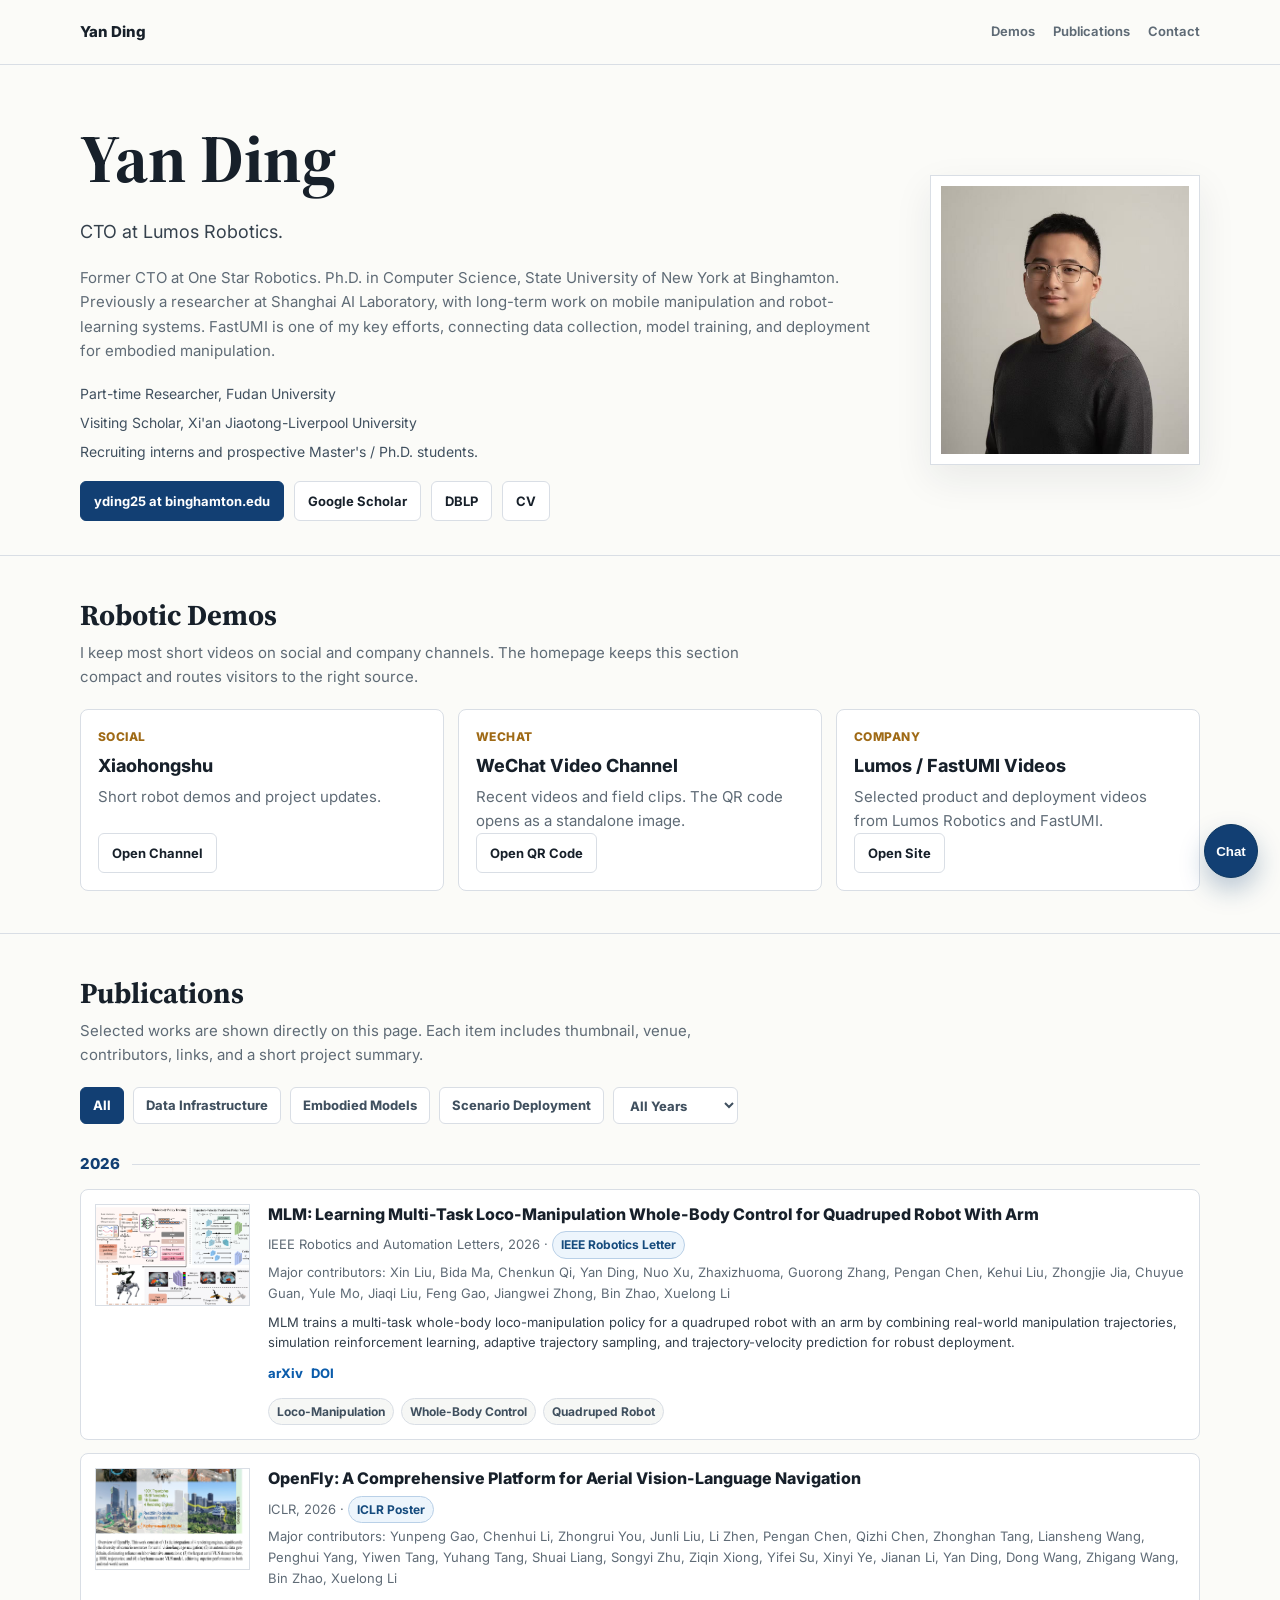
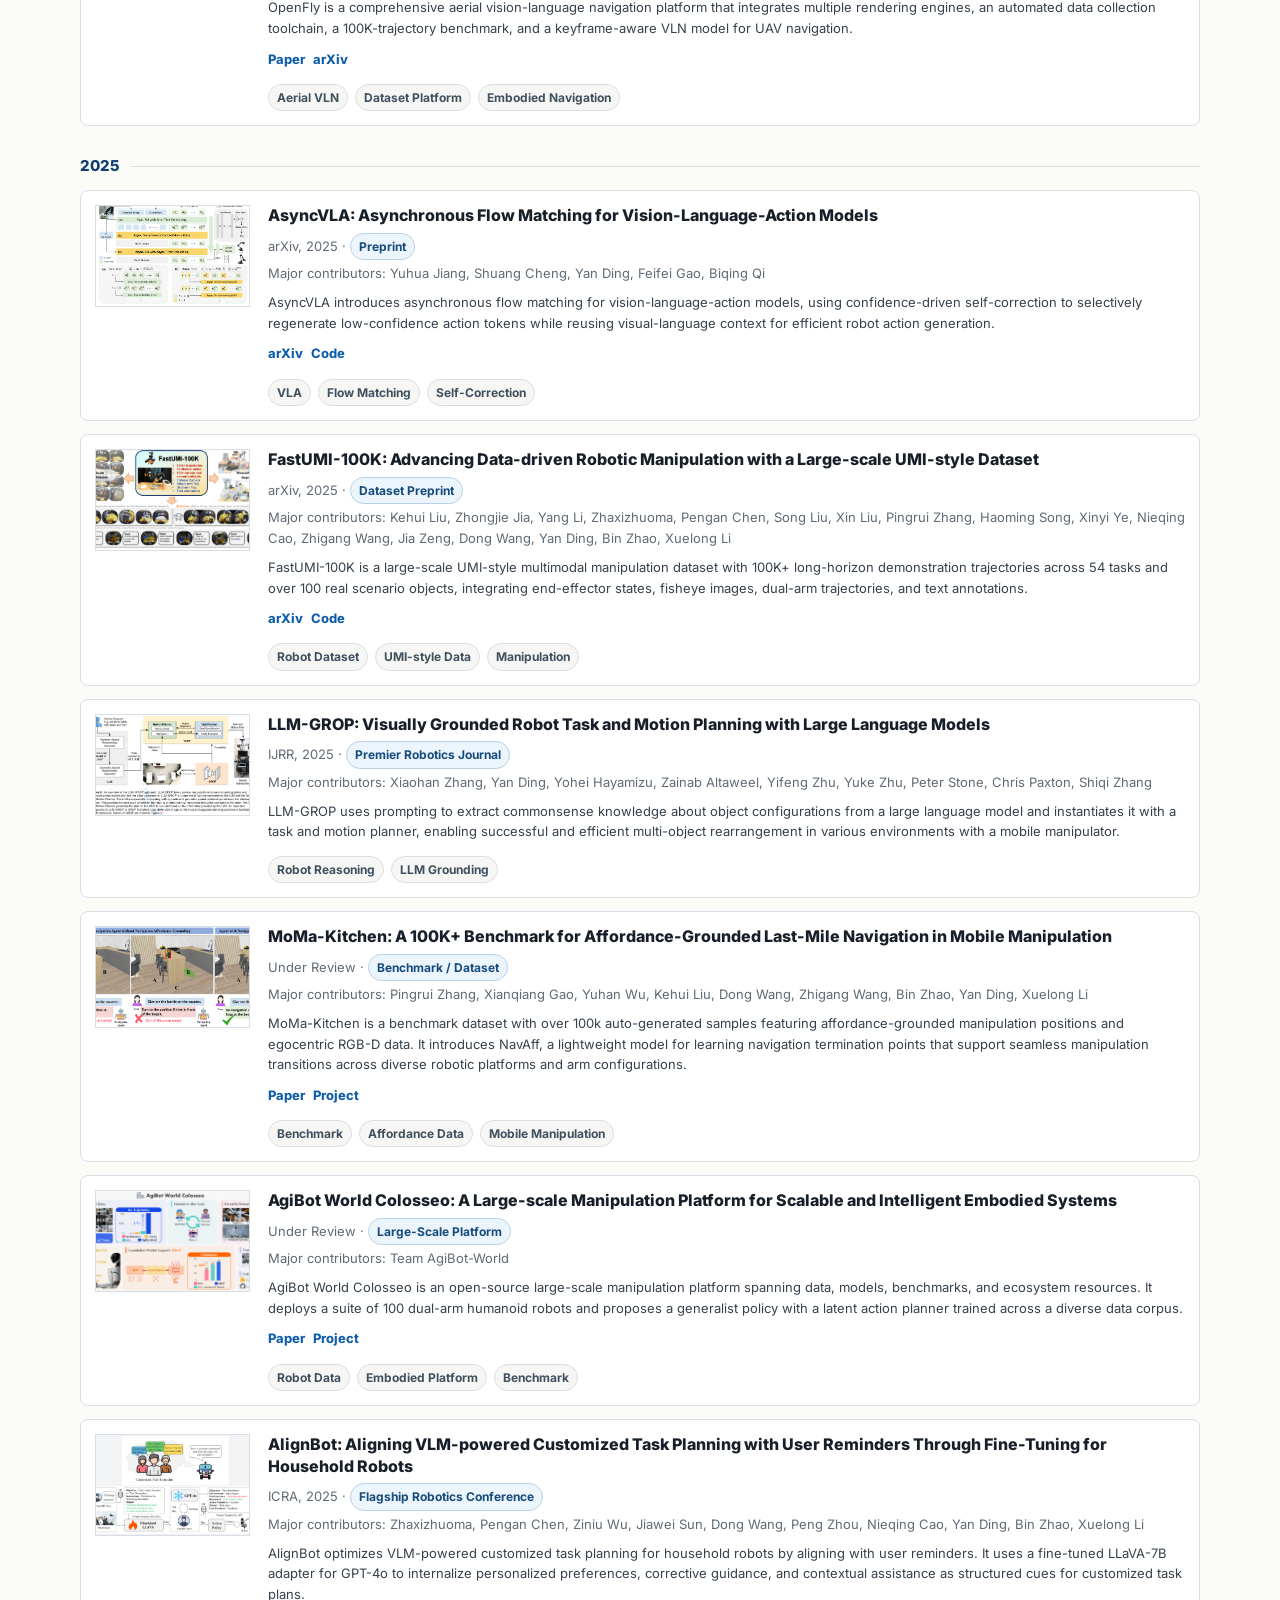
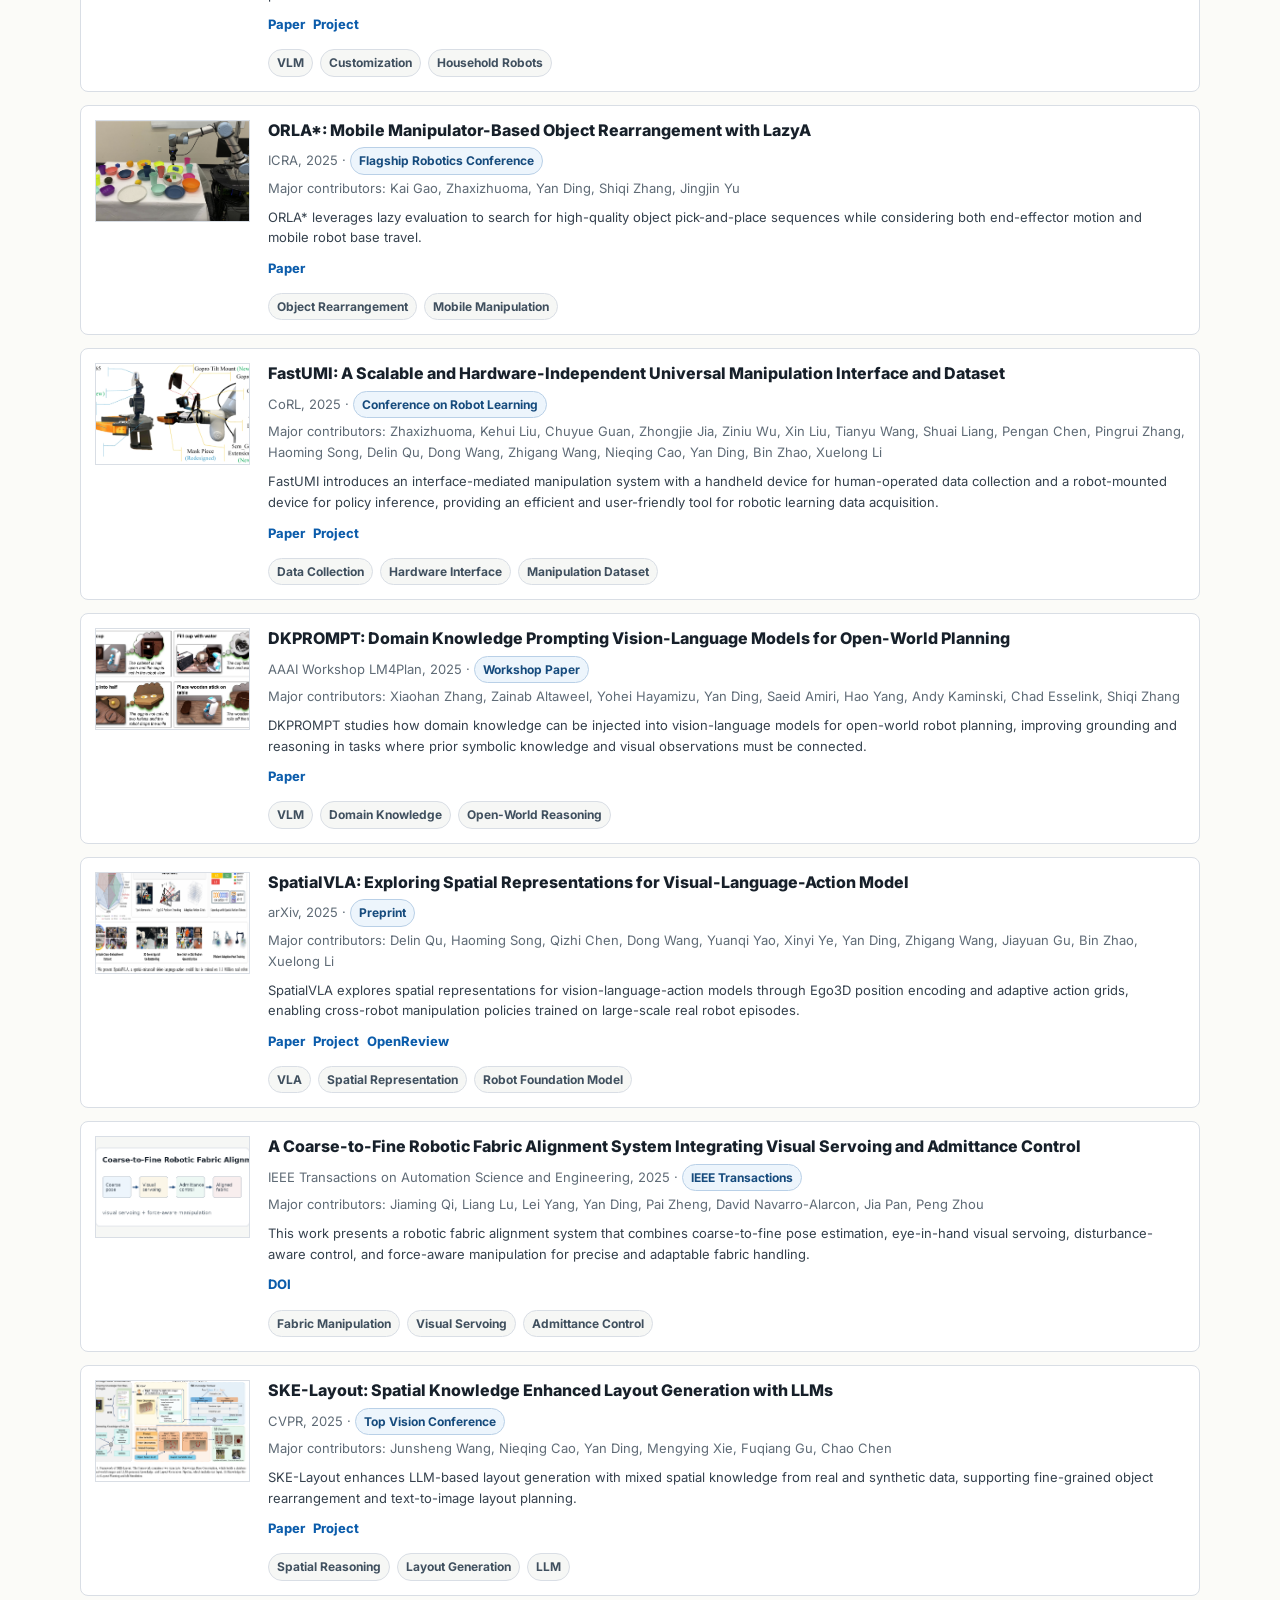
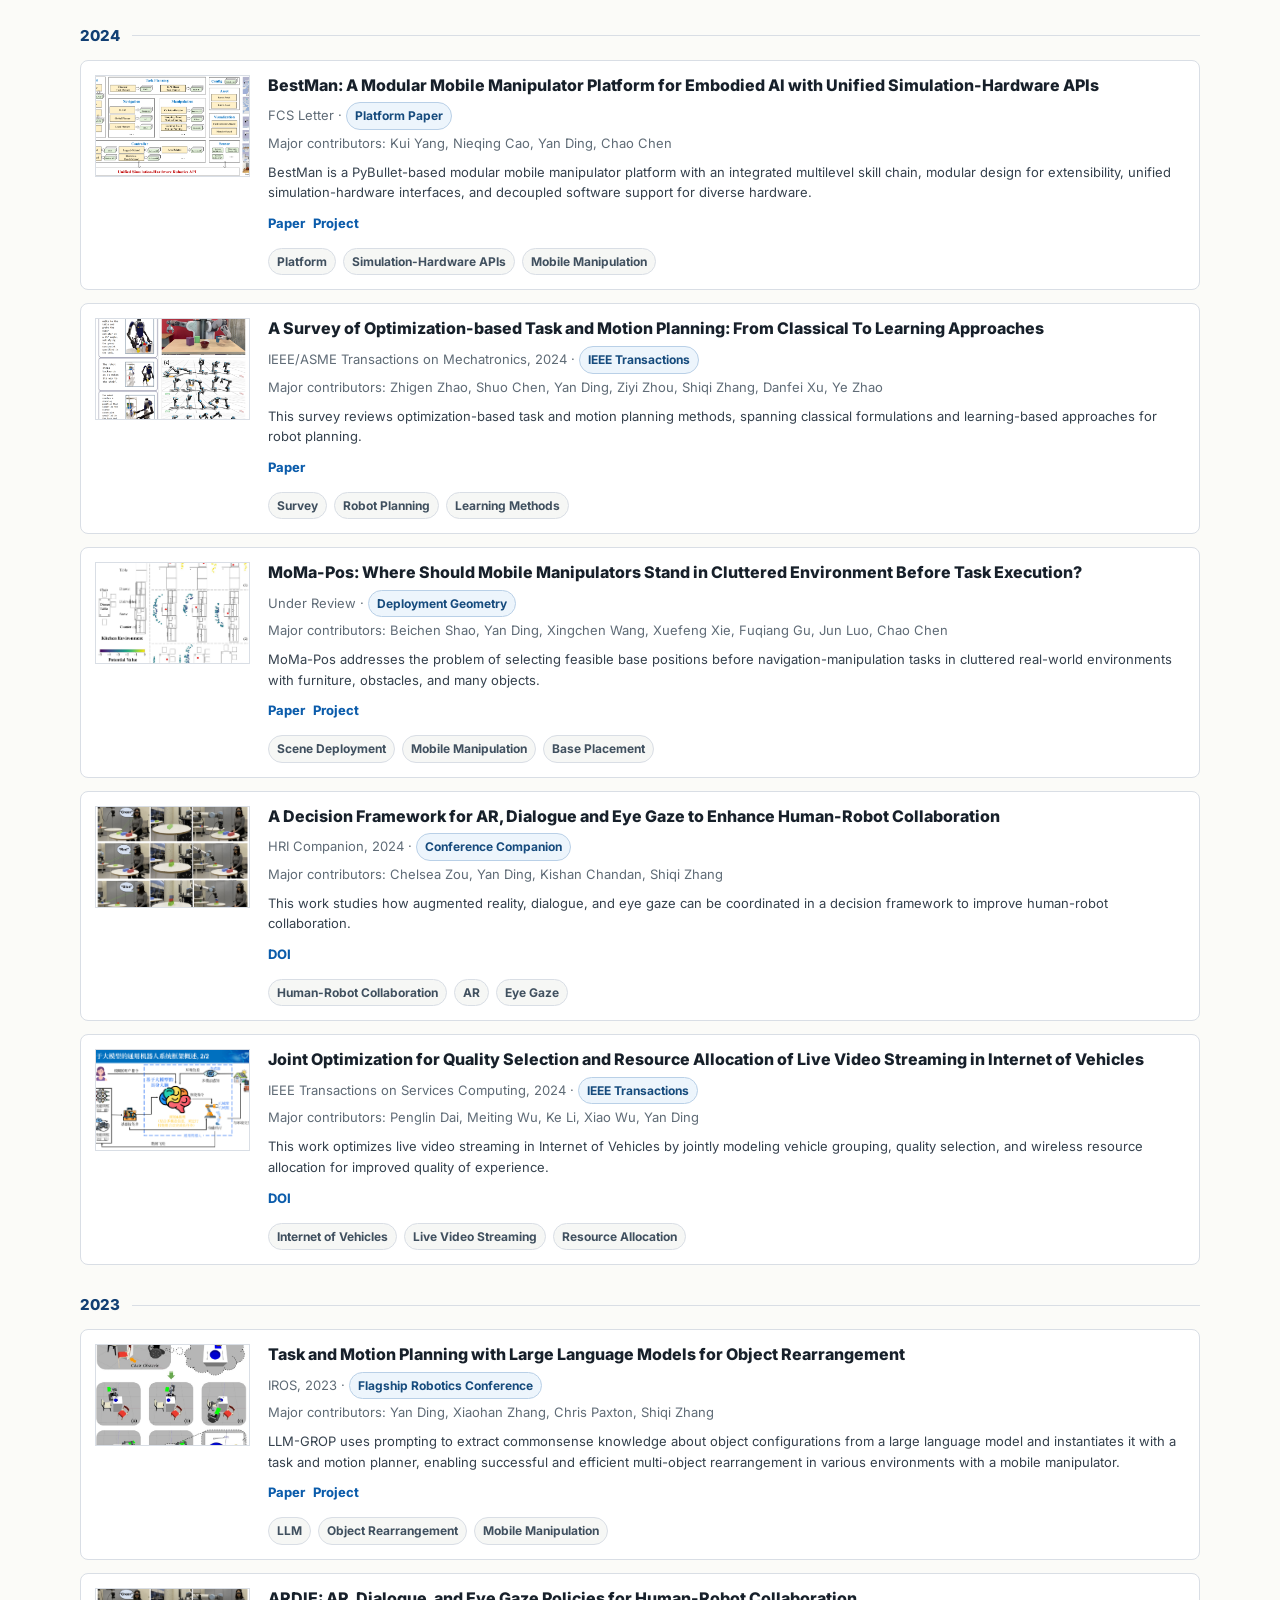
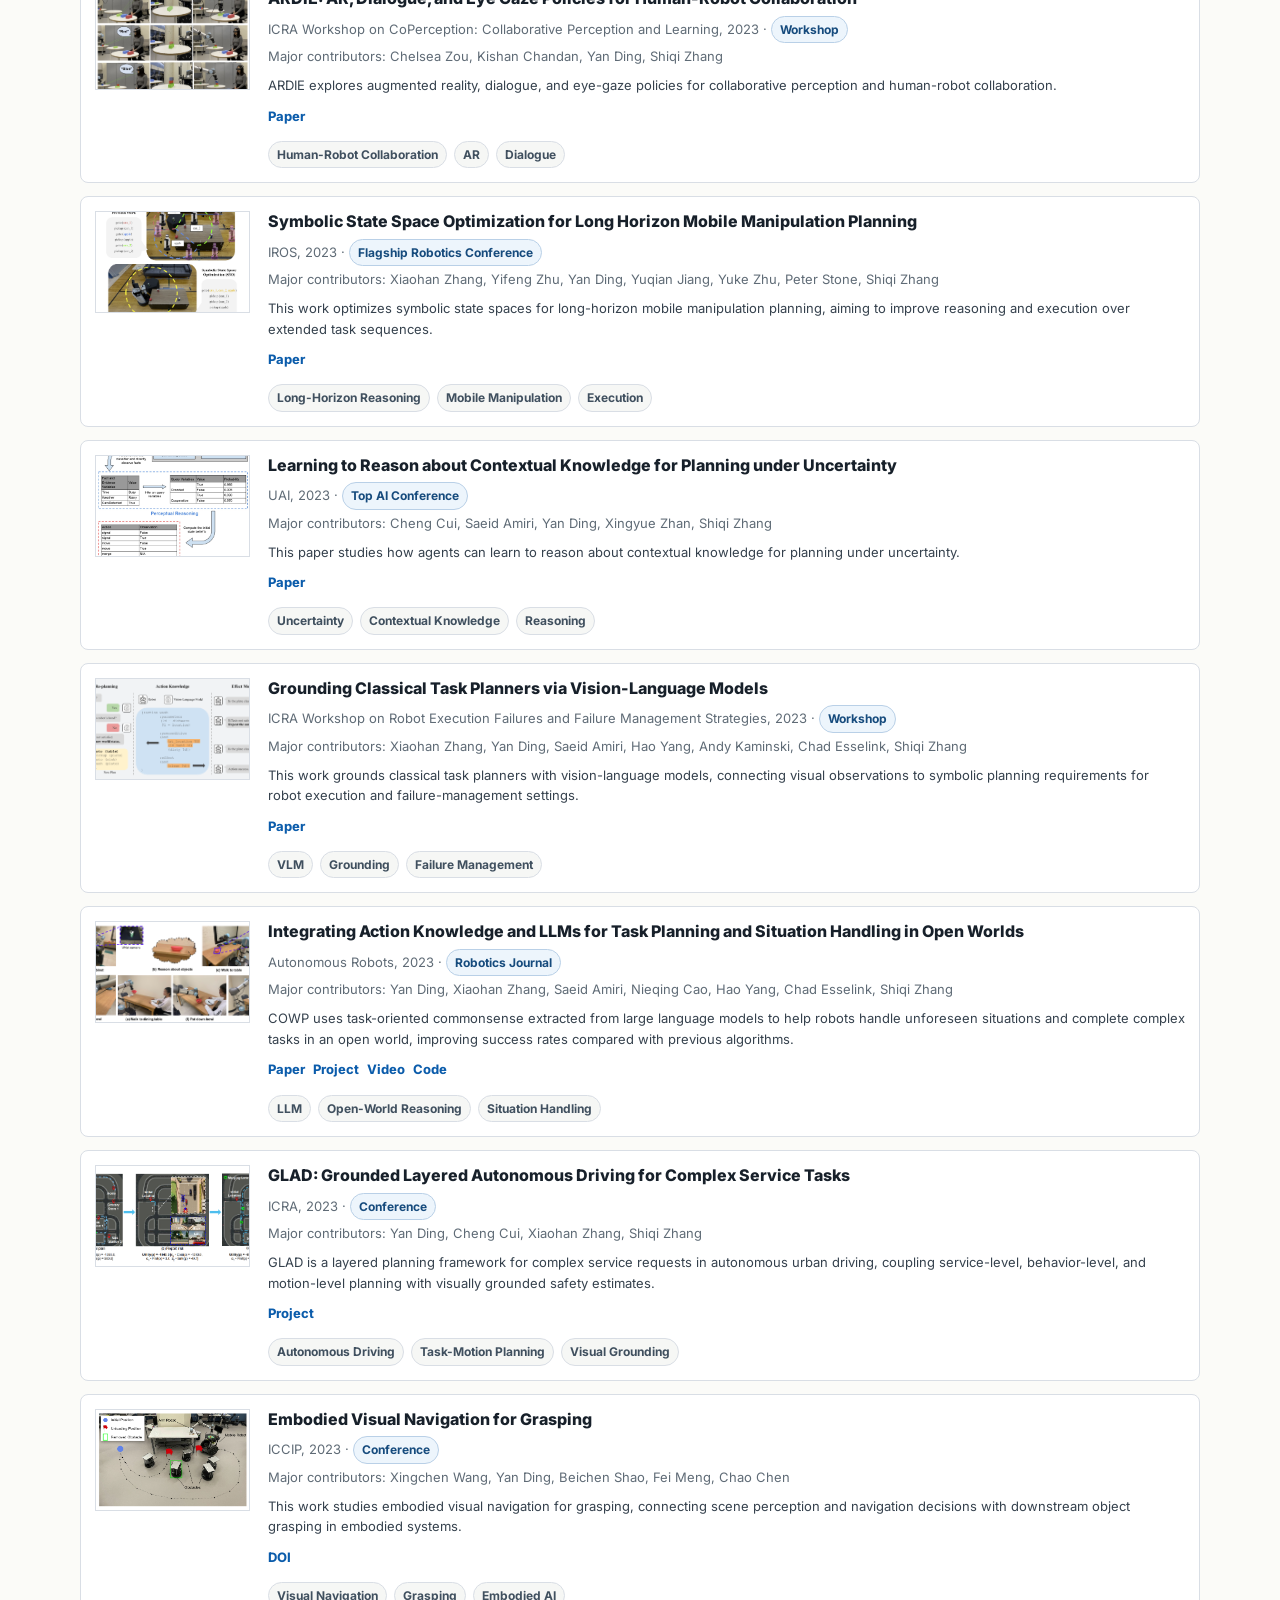
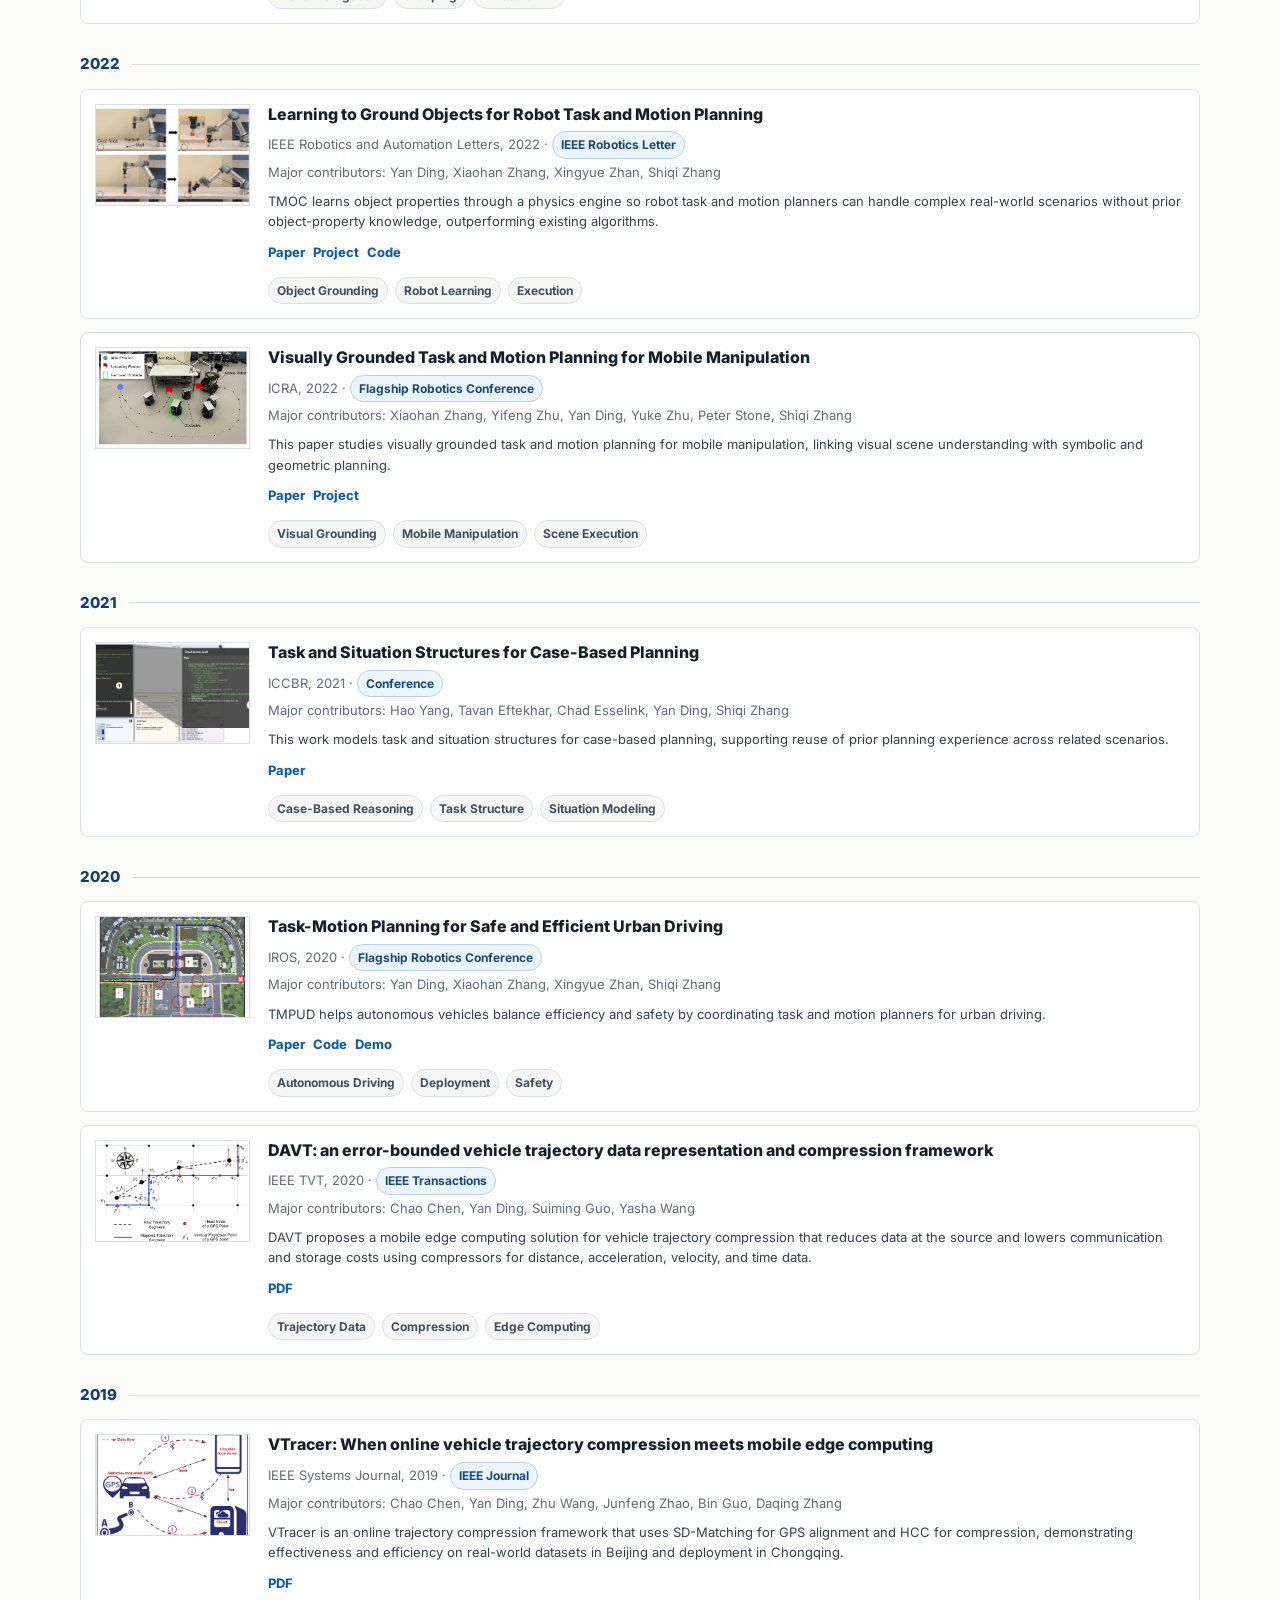
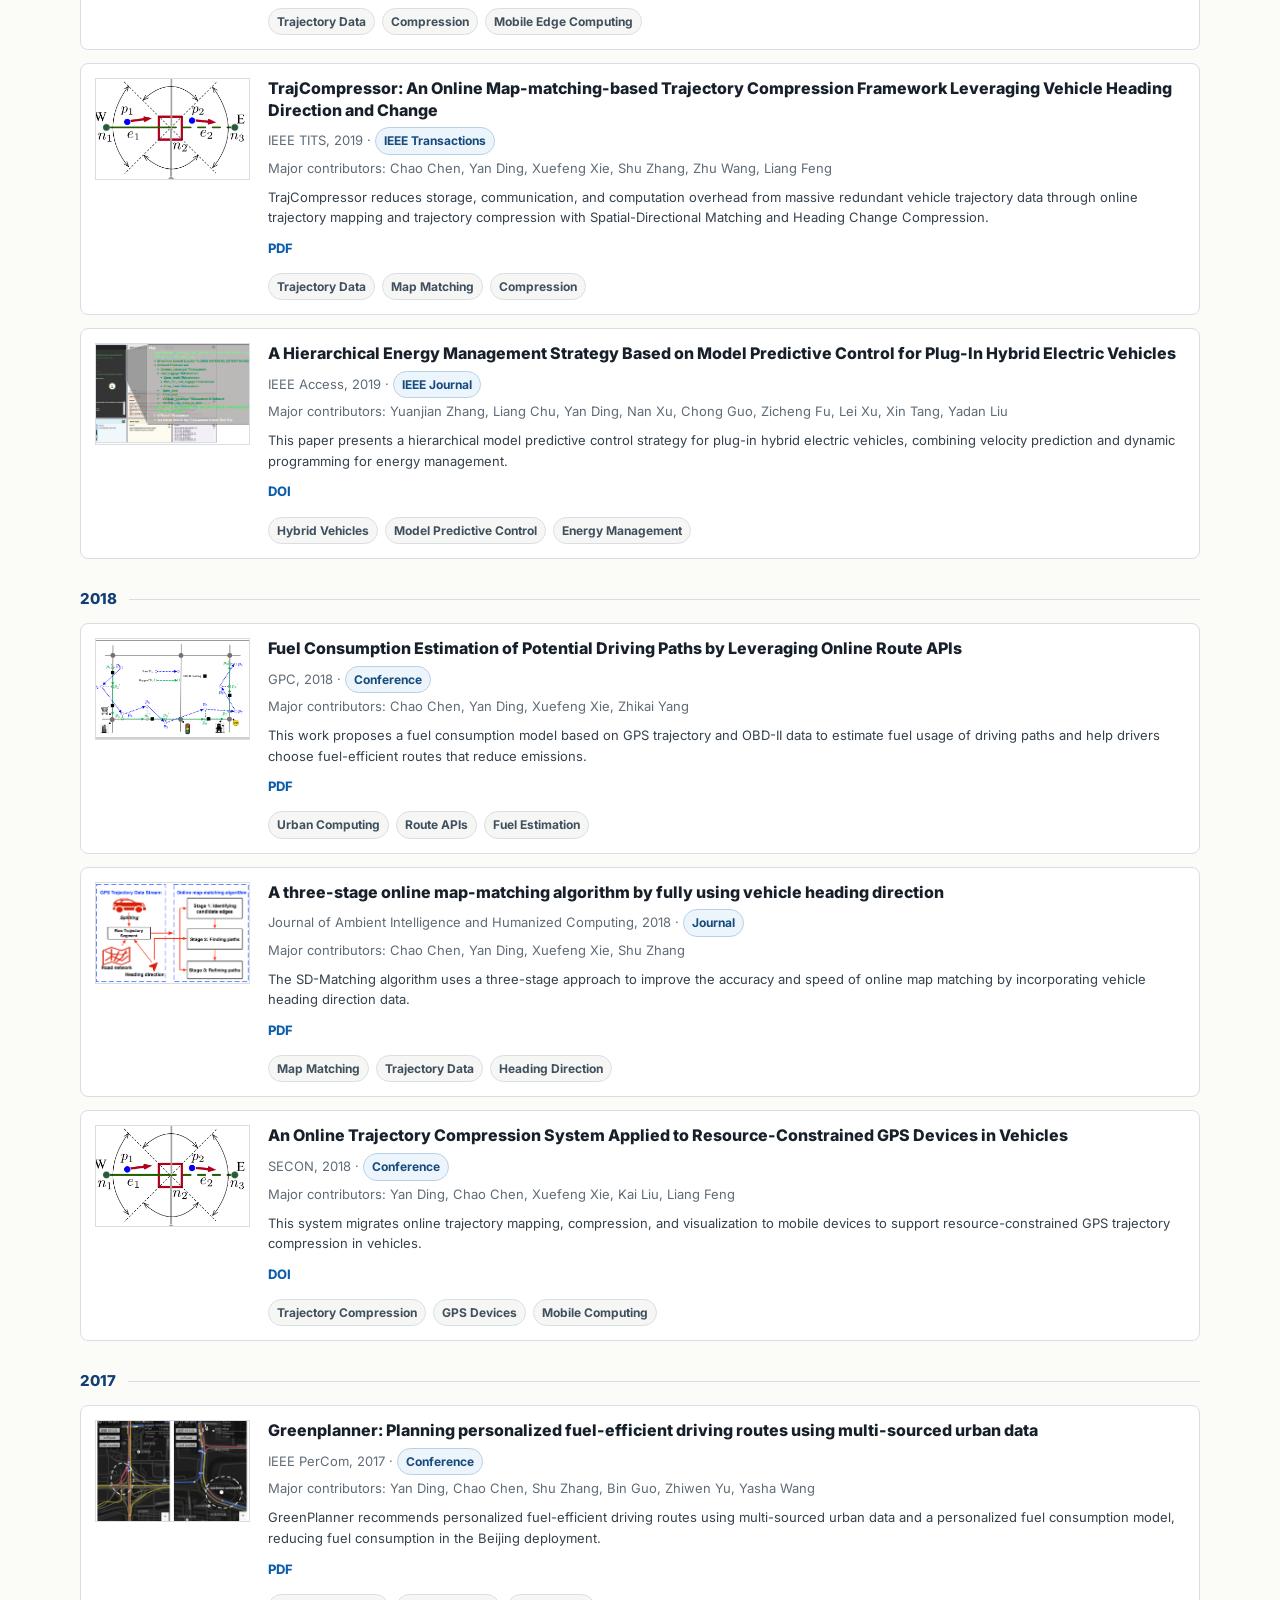
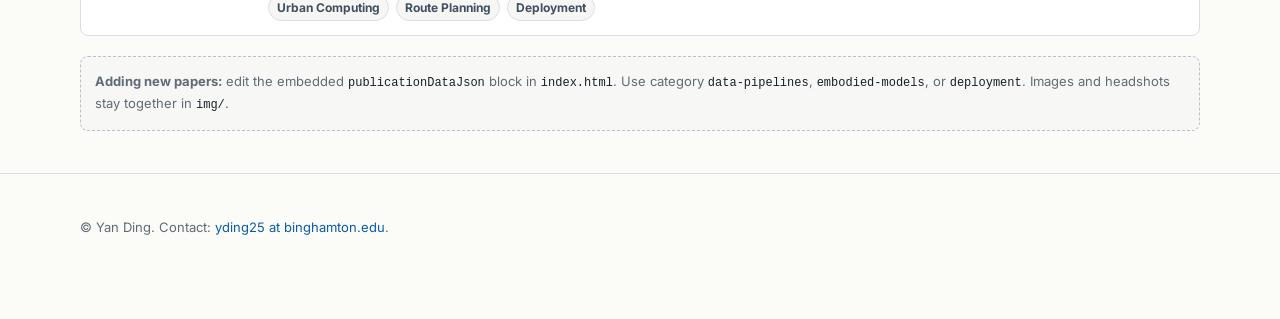
==== commit d50f2933: "Update homepage publications" ====
--- a/index.html
+++ b/index.html
@@ -924,6 +924,106 @@
                 <script type="application/json" id="publicationDataJson">
 [
   {
+    "year": "2026",
+    "category": "embodied-models",
+    "image": "img/mlm.png",
+    "title": "MLM: Learning Multi-Task Loco-Manipulation Whole-Body Control for Quadruped Robot With Arm",
+    "venue": "IEEE Robotics and Automation Letters, 2026",
+    "level": "IEEE Robotics Letter",
+    "contributors": "Xin Liu, Bida Ma, Chenkun Qi, Yan Ding, Nuo Xu, Zhaxizhuoma, Guorong Zhang, Pengan Chen, Kehui Liu, Zhongjie Jia, Chuyue Guan, Yule Mo, Jiaqi Liu, Feng Gao, Jiangwei Zhong, Bin Zhao, Xuelong Li",
+    "tags": [
+      "Loco-Manipulation",
+      "Whole-Body Control",
+      "Quadruped Robot"
+    ],
+    "summary": "MLM trains a multi-task whole-body loco-manipulation policy for a quadruped robot with an arm by combining real-world manipulation trajectories, simulation reinforcement learning, adaptive trajectory sampling, and trajectory-velocity prediction for robust deployment.",
+    "links": [
+      {
+        "label": "arXiv",
+        "url": "https://arxiv.org/pdf/2508.10538"
+      },
+      {
+        "label": "DOI",
+        "url": "https://doi.org/10.1109/LRA.2025.3632087"
+      }
+    ]
+  },
+  {
+    "year": "2026",
+    "category": "embodied-models",
+    "image": "img/openfly.png",
+    "title": "OpenFly: A Comprehensive Platform for Aerial Vision-Language Navigation",
+    "venue": "ICLR, 2026",
+    "level": "ICLR Poster",
+    "contributors": "Yunpeng Gao, Chenhui Li, Zhongrui You, Junli Liu, Li Zhen, Pengan Chen, Qizhi Chen, Zhonghan Tang, Liansheng Wang, Penghui Yang, Yiwen Tang, Yuhang Tang, Shuai Liang, Songyi Zhu, Ziqin Xiong, Yifei Su, Xinyi Ye, Jianan Li, Yan Ding, Dong Wang, Zhigang Wang, Bin Zhao, Xuelong Li",
+    "tags": [
+      "Aerial VLN",
+      "Dataset Platform",
+      "Embodied Navigation"
+    ],
+    "summary": "OpenFly is a comprehensive aerial vision-language navigation platform that integrates multiple rendering engines, an automated data collection toolchain, a 100K-trajectory benchmark, and a keyframe-aware VLN model for UAV navigation.",
+    "links": [
+      {
+        "label": "Paper",
+        "url": "https://openreview.net/forum?id=OKm3w71ymP"
+      },
+      {
+        "label": "arXiv",
+        "url": "https://arxiv.org/abs/2502.18041"
+      }
+    ]
+  },
+  {
+    "year": "2025",
+    "category": "embodied-models",
+    "image": "img/asyncvla.png",
+    "title": "AsyncVLA: Asynchronous Flow Matching for Vision-Language-Action Models",
+    "venue": "arXiv, 2025",
+    "level": "Preprint",
+    "contributors": "Yuhua Jiang, Shuang Cheng, Yan Ding, Feifei Gao, Biqing Qi",
+    "tags": [
+      "VLA",
+      "Flow Matching",
+      "Self-Correction"
+    ],
+    "summary": "AsyncVLA introduces asynchronous flow matching for vision-language-action models, using confidence-driven self-correction to selectively regenerate low-confidence action tokens while reusing visual-language context for efficient robot action generation.",
+    "links": [
+      {
+        "label": "arXiv",
+        "url": "https://arxiv.org/abs/2511.14148"
+      },
+      {
+        "label": "Code",
+        "url": "https://github.com/YuhuaJiang2002/AsyncVLA"
+      }
+    ]
+  },
+  {
+    "year": "2025",
+    "category": "data-pipelines",
+    "image": "img/fastumi-100k.png",
+    "title": "FastUMI-100K: Advancing Data-driven Robotic Manipulation with a Large-scale UMI-style Dataset",
+    "venue": "arXiv, 2025",
+    "level": "Dataset Preprint",
+    "contributors": "Kehui Liu, Zhongjie Jia, Yang Li, Zhaxizhuoma, Pengan Chen, Song Liu, Xin Liu, Pingrui Zhang, Haoming Song, Xinyi Ye, Nieqing Cao, Zhigang Wang, Jia Zeng, Dong Wang, Yan Ding, Bin Zhao, Xuelong Li",
+    "tags": [
+      "Robot Dataset",
+      "UMI-style Data",
+      "Manipulation"
+    ],
+    "summary": "FastUMI-100K is a large-scale UMI-style multimodal manipulation dataset with 100K+ long-horizon demonstration trajectories across 54 tasks and over 100 real scenario objects, integrating end-effector states, fisheye images, dual-arm trajectories, and text annotations.",
+    "links": [
+      {
+        "label": "arXiv",
+        "url": "https://arxiv.org/abs/2510.08022"
+      },
+      {
+        "label": "Code",
+        "url": "https://github.com/MrKeee/FastUMI-100K"
+      }
+    ]
+  },
+  {
     "year": "2025",
     "category": "embodied-models",
     "image": "img/LLM-GROP.png",
@@ -931,7 +1031,10 @@
     "venue": "IJRR, 2025",
     "level": "Premier Robotics Journal",
     "contributors": "Xiaohan Zhang, Yan Ding, Yohei Hayamizu, Zainab Altaweel, Yifeng Zhu, Yuke Zhu, Peter Stone, Chris Paxton, Shiqi Zhang",
-    "tags": ["Robot Reasoning", "LLM Grounding"],
+    "tags": [
+      "Robot Reasoning",
+      "LLM Grounding"
+    ],
     "summary": "LLM-GROP uses prompting to extract commonsense knowledge about object configurations from a large language model and instantiates it with a task and motion planner, enabling successful and efficient multi-object rearrangement in various environments with a mobile manipulator.",
     "links": []
   },
@@ -943,11 +1046,21 @@
     "venue": "Under Review",
     "level": "Benchmark / Dataset",
     "contributors": "Pingrui Zhang, Xianqiang Gao, Yuhan Wu, Kehui Liu, Dong Wang, Zhigang Wang, Bin Zhao, Yan Ding, Xuelong Li",
-    "tags": ["Benchmark", "Affordance Data", "Mobile Manipulation"],
+    "tags": [
+      "Benchmark",
+      "Affordance Data",
+      "Mobile Manipulation"
+    ],
     "summary": "MoMa-Kitchen is a benchmark dataset with over 100k auto-generated samples featuring affordance-grounded manipulation positions and egocentric RGB-D data. It introduces NavAff, a lightweight model for learning navigation termination points that support seamless manipulation transitions across diverse robotic platforms and arm configurations.",
     "links": [
-      { "label": "Paper", "url": "https://arxiv.org/pdf/2503.11081" },
-      { "label": "Project", "url": "https://momakitchen.github.io/" }
+      {
+        "label": "Paper",
+        "url": "https://arxiv.org/pdf/2503.11081"
+      },
+      {
+        "label": "Project",
+        "url": "https://momakitchen.github.io/"
+      }
     ]
   },
   {
@@ -958,11 +1071,21 @@
     "venue": "Under Review",
     "level": "Large-Scale Platform",
     "contributors": "Team AgiBot-World",
-    "tags": ["Robot Data", "Embodied Platform", "Benchmark"],
+    "tags": [
+      "Robot Data",
+      "Embodied Platform",
+      "Benchmark"
+    ],
     "summary": "AgiBot World Colosseo is an open-source large-scale manipulation platform spanning data, models, benchmarks, and ecosystem resources. It deploys a suite of 100 dual-arm humanoid robots and proposes a generalist policy with a latent action planner trained across a diverse data corpus.",
     "links": [
-      { "label": "Paper", "url": "https://opendrivelab.com/assets/file/AgiBot_World_Colosseo.pdf" },
-      { "label": "Project", "url": "https://opendrivelab.com/blog/agibot-world/" }
+      {
+        "label": "Paper",
+        "url": "https://opendrivelab.com/assets/file/AgiBot_World_Colosseo.pdf"
+      },
+      {
+        "label": "Project",
+        "url": "https://opendrivelab.com/blog/agibot-world/"
+      }
     ]
   },
   {
@@ -973,11 +1096,21 @@
     "venue": "ICRA, 2025",
     "level": "Flagship Robotics Conference",
     "contributors": "Zhaxizhuoma, Pengan Chen, Ziniu Wu, Jiawei Sun, Dong Wang, Peng Zhou, Nieqing Cao, Yan Ding, Bin Zhao, Xuelong Li",
-    "tags": ["VLM", "Customization", "Household Robots"],
+    "tags": [
+      "VLM",
+      "Customization",
+      "Household Robots"
+    ],
     "summary": "AlignBot optimizes VLM-powered customized task planning for household robots by aligning with user reminders. It uses a fine-tuned LLaVA-7B adapter for GPT-4o to internalize personalized preferences, corrective guidance, and contextual assistance as structured cues for customized task plans.",
     "links": [
-      { "label": "Paper", "url": "https://arxiv.org/pdf/2409.11905" },
-      { "label": "Project", "url": "https://yding25.com/AlignBot/" }
+      {
+        "label": "Paper",
+        "url": "https://arxiv.org/pdf/2409.11905"
+      },
+      {
+        "label": "Project",
+        "url": "https://yding25.com/AlignBot/"
+      }
     ]
   },
   {
@@ -988,25 +1121,137 @@
     "venue": "ICRA, 2025",
     "level": "Flagship Robotics Conference",
     "contributors": "Kai Gao, Zhaxizhuoma, Yan Ding, Shiqi Zhang, Jingjin Yu",
-    "tags": ["Object Rearrangement", "Mobile Manipulation"],
+    "tags": [
+      "Object Rearrangement",
+      "Mobile Manipulation"
+    ],
     "summary": "ORLA* leverages lazy evaluation to search for high-quality object pick-and-place sequences while considering both end-effector motion and mobile robot base travel.",
     "links": [
-      { "label": "Paper", "url": "https://arxiv.org/pdf/2309.13707.pdf" }
-    ]
-  },
-  {
-    "year": "2024",
+      {
+        "label": "Paper",
+        "url": "https://arxiv.org/pdf/2309.13707.pdf"
+      }
+    ]
+  },
+  {
+    "year": "2025",
     "category": "data-pipelines",
     "image": "img/fastumi.jpg",
     "title": "FastUMI: A Scalable and Hardware-Independent Universal Manipulation Interface and Dataset",
     "venue": "CoRL, 2025",
-    "level": "Flagship Robotics Conference",
+    "level": "Conference on Robot Learning",
     "contributors": "Zhaxizhuoma, Kehui Liu, Chuyue Guan, Zhongjie Jia, Ziniu Wu, Xin Liu, Tianyu Wang, Shuai Liang, Pengan Chen, Pingrui Zhang, Haoming Song, Delin Qu, Dong Wang, Zhigang Wang, Nieqing Cao, Yan Ding, Bin Zhao, Xuelong Li",
-    "tags": ["Data Collection", "Hardware Interface", "Manipulation Dataset"],
+    "tags": [
+      "Data Collection",
+      "Hardware Interface",
+      "Manipulation Dataset"
+    ],
     "summary": "FastUMI introduces an interface-mediated manipulation system with a handheld device for human-operated data collection and a robot-mounted device for policy inference, providing an efficient and user-friendly tool for robotic learning data acquisition.",
     "links": [
-      { "label": "Paper", "url": "https://arxiv.org/pdf/2409.19499" },
-      { "label": "Project", "url": "https://fastumi.com/" }
+      {
+        "label": "Paper",
+        "url": "https://arxiv.org/pdf/2409.19499"
+      },
+      {
+        "label": "Project",
+        "url": "https://fastumi.com/"
+      }
+    ]
+  },
+  {
+    "year": "2025",
+    "category": "embodied-models",
+    "image": "img/dkprompt.png",
+    "title": "DKPROMPT: Domain Knowledge Prompting Vision-Language Models for Open-World Planning",
+    "venue": "AAAI Workshop LM4Plan, 2025",
+    "level": "Workshop Paper",
+    "contributors": "Xiaohan Zhang, Zainab Altaweel, Yohei Hayamizu, Yan Ding, Saeid Amiri, Hao Yang, Andy Kaminski, Chad Esselink, Shiqi Zhang",
+    "tags": [
+      "VLM",
+      "Domain Knowledge",
+      "Open-World Reasoning"
+    ],
+    "summary": "DKPROMPT studies how domain knowledge can be injected into vision-language models for open-world robot planning, improving grounding and reasoning in tasks where prior symbolic knowledge and visual observations must be connected.",
+    "links": [
+      {
+        "label": "Paper",
+        "url": "https://openreview.net/forum?id=ANXjmdDQyV"
+      }
+    ]
+  },
+  {
+    "year": "2025",
+    "category": "embodied-models",
+    "image": "img/spatialvla.png",
+    "title": "SpatialVLA: Exploring Spatial Representations for Visual-Language-Action Model",
+    "venue": "arXiv, 2025",
+    "level": "Preprint",
+    "contributors": "Delin Qu, Haoming Song, Qizhi Chen, Dong Wang, Yuanqi Yao, Xinyi Ye, Yan Ding, Zhigang Wang, Jiayuan Gu, Bin Zhao, Xuelong Li",
+    "tags": [
+      "VLA",
+      "Spatial Representation",
+      "Robot Foundation Model"
+    ],
+    "summary": "SpatialVLA explores spatial representations for vision-language-action models through Ego3D position encoding and adaptive action grids, enabling cross-robot manipulation policies trained on large-scale real robot episodes.",
+    "links": [
+      {
+        "label": "Paper",
+        "url": "https://arxiv.org/pdf/2501.15830"
+      },
+      {
+        "label": "Project",
+        "url": "https://spatialvla.github.io/"
+      },
+      {
+        "label": "OpenReview",
+        "url": "https://openreview.net/forum?id=8OIwIEF1kV"
+      }
+    ]
+  },
+  {
+    "year": "2025",
+    "category": "deployment",
+    "image": "img/fabric-alignment.png",
+    "title": "A Coarse-to-Fine Robotic Fabric Alignment System Integrating Visual Servoing and Admittance Control",
+    "venue": "IEEE Transactions on Automation Science and Engineering, 2025",
+    "level": "IEEE Transactions",
+    "contributors": "Jiaming Qi, Liang Lu, Lei Yang, Yan Ding, Pai Zheng, David Navarro-Alarcon, Jia Pan, Peng Zhou",
+    "tags": [
+      "Fabric Manipulation",
+      "Visual Servoing",
+      "Admittance Control"
+    ],
+    "summary": "This work presents a robotic fabric alignment system that combines coarse-to-fine pose estimation, eye-in-hand visual servoing, disturbance-aware control, and force-aware manipulation for precise and adaptable fabric handling.",
+    "links": [
+      {
+        "label": "DOI",
+        "url": "https://doi.org/10.1109/TASE.2025.3585644"
+      }
+    ]
+  },
+  {
+    "year": "2025",
+    "category": "embodied-models",
+    "image": "img/ske-layout.png",
+    "title": "SKE-Layout: Spatial Knowledge Enhanced Layout Generation with LLMs",
+    "venue": "CVPR, 2025",
+    "level": "Top Vision Conference",
+    "contributors": "Junsheng Wang, Nieqing Cao, Yan Ding, Mengying Xie, Fuqiang Gu, Chao Chen",
+    "tags": [
+      "Spatial Reasoning",
+      "Layout Generation",
+      "LLM"
+    ],
+    "summary": "SKE-Layout enhances LLM-based layout generation with mixed spatial knowledge from real and synthetic data, supporting fine-grained object rearrangement and text-to-image layout planning.",
+    "links": [
+      {
+        "label": "Paper",
+        "url": "https://openaccess.thecvf.com/content/CVPR2025/papers/Wang_SKE-Layout_Spatial_Knowledge_Enhanced_Layout_Generation_with_LLMs_CVPR_2025_paper.pdf"
+      },
+      {
+        "label": "Project",
+        "url": "https://openaccess.thecvf.com/content/CVPR2025/html/Wang_SKE-Layout_Spatial_Knowledge_Enhanced_Layout_Generation_with_LLMs_CVPR_2025_paper.html"
+      }
     ]
   },
   {
@@ -1017,25 +1262,21 @@
     "venue": "FCS Letter",
     "level": "Platform Paper",
     "contributors": "Kui Yang, Nieqing Cao, Yan Ding, Chao Chen",
-    "tags": ["Platform", "Simulation-Hardware APIs", "Mobile Manipulation"],
+    "tags": [
+      "Platform",
+      "Simulation-Hardware APIs",
+      "Mobile Manipulation"
+    ],
     "summary": "BestMan is a PyBullet-based modular mobile manipulator platform with an integrated multilevel skill chain, modular design for extensibility, unified simulation-hardware interfaces, and decoupled software support for diverse hardware.",
     "links": [
-      { "label": "Paper", "url": "https://arxiv.org/pdf/2410.13407" },
-      { "label": "Project", "url": "https://bestmansim.com/" }
-    ]
-  },
-  {
-    "year": "2024",
-    "category": "embodied-models",
-    "image": "img/dkprompt.png",
-    "title": "DKPROMPT: Domain Knowledge Prompting Vision-Language Models for Open-World Planning",
-    "venue": "Under Review",
-    "level": "Preprint",
-    "contributors": "Xiaohan Zhang, Zainab Altaweel, Yohei Hayamizu, Yan Ding, Saeid Amiri, Hao Yang, Andy Kaminski, Chad Esselink, Shiqi Zhang",
-    "tags": ["VLM", "Domain Knowledge", "Open-World Reasoning"],
-    "summary": "DKPROMPT studies how domain knowledge can be injected into vision-language models for open-world robot planning, improving grounding and reasoning in tasks where prior symbolic knowledge and visual observations must be connected.",
-    "links": [
-      { "label": "Paper", "url": "https://arxiv.org/pdf/2406.17659" }
+      {
+        "label": "Paper",
+        "url": "https://arxiv.org/pdf/2410.13407"
+      },
+      {
+        "label": "Project",
+        "url": "https://bestmansim.com/"
+      }
     ]
   },
   {
@@ -1046,10 +1287,17 @@
     "venue": "IEEE/ASME Transactions on Mechatronics, 2024",
     "level": "IEEE Transactions",
     "contributors": "Zhigen Zhao, Shuo Chen, Yan Ding, Ziyi Zhou, Shiqi Zhang, Danfei Xu, Ye Zhao",
-    "tags": ["Survey", "Robot Planning", "Learning Methods"],
+    "tags": [
+      "Survey",
+      "Robot Planning",
+      "Learning Methods"
+    ],
     "summary": "This survey reviews optimization-based task and motion planning methods, spanning classical formulations and learning-based approaches for robot planning.",
     "links": [
-      { "label": "Paper", "url": "https://arxiv.org/pdf/2404.02817" }
+      {
+        "label": "Paper",
+        "url": "https://arxiv.org/pdf/2404.02817"
+      }
     ]
   },
   {
@@ -1060,11 +1308,63 @@
     "venue": "Under Review",
     "level": "Deployment Geometry",
     "contributors": "Beichen Shao, Yan Ding, Xingchen Wang, Xuefeng Xie, Fuqiang Gu, Jun Luo, Chao Chen",
-    "tags": ["Scene Deployment", "Mobile Manipulation", "Base Placement"],
+    "tags": [
+      "Scene Deployment",
+      "Mobile Manipulation",
+      "Base Placement"
+    ],
     "summary": "MoMa-Pos addresses the problem of selecting feasible base positions before navigation-manipulation tasks in cluttered real-world environments with furniture, obstacles, and many objects.",
     "links": [
-      { "label": "Paper", "url": "https://arxiv.org/pdf/2403.19940.pdf" },
-      { "label": "Project", "url": "https://yding25.com/MoMa-Pos/" }
+      {
+        "label": "Paper",
+        "url": "https://arxiv.org/pdf/2403.19940.pdf"
+      },
+      {
+        "label": "Project",
+        "url": "https://yding25.com/MoMa-Pos/"
+      }
+    ]
+  },
+  {
+    "year": "2024",
+    "category": "deployment",
+    "image": "img/Chelsea.png",
+    "title": "A Decision Framework for AR, Dialogue and Eye Gaze to Enhance Human-Robot Collaboration",
+    "venue": "HRI Companion, 2024",
+    "level": "Conference Companion",
+    "contributors": "Chelsea Zou, Yan Ding, Kishan Chandan, Shiqi Zhang",
+    "tags": [
+      "Human-Robot Collaboration",
+      "AR",
+      "Eye Gaze"
+    ],
+    "summary": "This work studies how augmented reality, dialogue, and eye gaze can be coordinated in a decision framework to improve human-robot collaboration.",
+    "links": [
+      {
+        "label": "DOI",
+        "url": "https://doi.org/10.1145/3610978.3640550"
+      }
+    ]
+  },
+  {
+    "year": "2024",
+    "category": "data-pipelines",
+    "image": "img/routemap.png",
+    "title": "Joint Optimization for Quality Selection and Resource Allocation of Live Video Streaming in Internet of Vehicles",
+    "venue": "IEEE Transactions on Services Computing, 2024",
+    "level": "IEEE Transactions",
+    "contributors": "Penglin Dai, Meiting Wu, Ke Li, Xiao Wu, Yan Ding",
+    "tags": [
+      "Internet of Vehicles",
+      "Live Video Streaming",
+      "Resource Allocation"
+    ],
+    "summary": "This work optimizes live video streaming in Internet of Vehicles by jointly modeling vehicle grouping, quality selection, and wireless resource allocation for improved quality of experience.",
+    "links": [
+      {
+        "label": "DOI",
+        "url": "https://doi.org/10.1109/TSC.2023.3349051"
+      }
     ]
   },
   {
@@ -1075,11 +1375,21 @@
     "venue": "IROS, 2023",
     "level": "Flagship Robotics Conference",
     "contributors": "Yan Ding, Xiaohan Zhang, Chris Paxton, Shiqi Zhang",
-    "tags": ["LLM", "Object Rearrangement", "Mobile Manipulation"],
+    "tags": [
+      "LLM",
+      "Object Rearrangement",
+      "Mobile Manipulation"
+    ],
     "summary": "LLM-GROP uses prompting to extract commonsense knowledge about object configurations from a large language model and instantiates it with a task and motion planner, enabling successful and efficient multi-object rearrangement in various environments with a mobile manipulator.",
     "links": [
-      { "label": "Paper", "url": "https://arxiv.org/pdf/2303.06247.pdf" },
-      { "label": "Project", "url": "https://sites.google.com/view/llm-grop" }
+      {
+        "label": "Paper",
+        "url": "https://arxiv.org/pdf/2303.06247.pdf"
+      },
+      {
+        "label": "Project",
+        "url": "https://sites.google.com/view/llm-grop"
+      }
     ]
   },
   {
@@ -1090,10 +1400,17 @@
     "venue": "ICRA Workshop on CoPerception: Collaborative Perception and Learning, 2023",
     "level": "Workshop",
     "contributors": "Chelsea Zou, Kishan Chandan, Yan Ding, Shiqi Zhang",
-    "tags": ["Human-Robot Collaboration", "AR", "Dialogue"],
+    "tags": [
+      "Human-Robot Collaboration",
+      "AR",
+      "Dialogue"
+    ],
     "summary": "ARDIE explores augmented reality, dialogue, and eye-gaze policies for collaborative perception and human-robot collaboration.",
     "links": [
-      { "label": "Paper", "url": "https://arxiv.org/pdf/2305.04685.pdf" }
+      {
+        "label": "Paper",
+        "url": "https://arxiv.org/pdf/2305.04685.pdf"
+      }
     ]
   },
   {
@@ -1104,10 +1421,17 @@
     "venue": "IROS, 2023",
     "level": "Flagship Robotics Conference",
     "contributors": "Xiaohan Zhang, Yifeng Zhu, Yan Ding, Yuqian Jiang, Yuke Zhu, Peter Stone, Shiqi Zhang",
-    "tags": ["Long-Horizon Reasoning", "Mobile Manipulation", "Execution"],
+    "tags": [
+      "Long-Horizon Reasoning",
+      "Mobile Manipulation",
+      "Execution"
+    ],
     "summary": "This work optimizes symbolic state spaces for long-horizon mobile manipulation planning, aiming to improve reasoning and execution over extended task sequences.",
     "links": [
-      { "label": "Paper", "url": "https://arxiv.org/pdf/2307.11889.pdf" }
+      {
+        "label": "Paper",
+        "url": "https://arxiv.org/pdf/2307.11889.pdf"
+      }
     ]
   },
   {
@@ -1118,10 +1442,17 @@
     "venue": "UAI, 2023",
     "level": "Top AI Conference",
     "contributors": "Cheng Cui, Saeid Amiri, Yan Ding, Xingyue Zhan, Shiqi Zhang",
-    "tags": ["Uncertainty", "Contextual Knowledge", "Reasoning"],
+    "tags": [
+      "Uncertainty",
+      "Contextual Knowledge",
+      "Reasoning"
+    ],
     "summary": "This paper studies how agents can learn to reason about contextual knowledge for planning under uncertainty.",
     "links": [
-      { "label": "Paper", "url": "https://proceedings.mlr.press/v216/cui23a/cui23a.pdf" }
+      {
+        "label": "Paper",
+        "url": "https://proceedings.mlr.press/v216/cui23a/cui23a.pdf"
+      }
     ]
   },
   {
@@ -1132,10 +1463,17 @@
     "venue": "ICRA Workshop on Robot Execution Failures and Failure Management Strategies, 2023",
     "level": "Workshop",
     "contributors": "Xiaohan Zhang, Yan Ding, Saeid Amiri, Hao Yang, Andy Kaminski, Chad Esselink, Shiqi Zhang",
-    "tags": ["VLM", "Grounding", "Failure Management"],
+    "tags": [
+      "VLM",
+      "Grounding",
+      "Failure Management"
+    ],
     "summary": "This work grounds classical task planners with vision-language models, connecting visual observations to symbolic planning requirements for robot execution and failure-management settings.",
     "links": [
-      { "label": "Paper", "url": "https://arxiv.org/pdf/2304.08587.pdf" }
+      {
+        "label": "Paper",
+        "url": "https://arxiv.org/pdf/2304.08587.pdf"
+      }
     ]
   },
   {
@@ -1146,13 +1484,29 @@
     "venue": "Autonomous Robots, 2023",
     "level": "Robotics Journal",
     "contributors": "Yan Ding, Xiaohan Zhang, Saeid Amiri, Nieqing Cao, Hao Yang, Chad Esselink, Shiqi Zhang",
-    "tags": ["LLM", "Open-World Reasoning", "Situation Handling"],
+    "tags": [
+      "LLM",
+      "Open-World Reasoning",
+      "Situation Handling"
+    ],
     "summary": "COWP uses task-oriented commonsense extracted from large language models to help robots handle unforeseen situations and complete complex tasks in an open world, improving success rates compared with previous algorithms.",
     "links": [
-      { "label": "Paper", "url": "https://arxiv.org/pdf/2305.17590.pdf" },
-      { "label": "Project", "url": "./proj/COWP/index.html" },
-      { "label": "Video", "url": "https://youtu.be/HtxlXSzY5VQ" },
-      { "label": "Code", "url": "https://github.com/yding25/GPT-Planner" }
+      {
+        "label": "Paper",
+        "url": "https://arxiv.org/pdf/2305.17590.pdf"
+      },
+      {
+        "label": "Project",
+        "url": "./proj/COWP/index.html"
+      },
+      {
+        "label": "Video",
+        "url": "https://youtu.be/HtxlXSzY5VQ"
+      },
+      {
+        "label": "Code",
+        "url": "https://github.com/yding25/GPT-Planner"
+      }
     ]
   },
   {
@@ -1163,10 +1517,38 @@
     "venue": "ICRA, 2023",
     "level": "Conference",
     "contributors": "Yan Ding, Cheng Cui, Xiaohan Zhang, Shiqi Zhang",
-    "tags": ["Autonomous Driving", "Task-Motion Planning", "Visual Grounding"],
+    "tags": [
+      "Autonomous Driving",
+      "Task-Motion Planning",
+      "Visual Grounding"
+    ],
     "summary": "GLAD is a layered planning framework for complex service requests in autonomous urban driving, coupling service-level, behavior-level, and motion-level planning with visually grounded safety estimates.",
     "links": [
-      { "label": "Project", "url": "./proj/GLAD/index.html" }
+      {
+        "label": "Project",
+        "url": "./proj/GLAD/index.html"
+      }
+    ]
+  },
+  {
+    "year": "2023",
+    "category": "deployment",
+    "image": "img/grop.png",
+    "title": "Embodied Visual Navigation for Grasping",
+    "venue": "ICCIP, 2023",
+    "level": "Conference",
+    "contributors": "Xingchen Wang, Yan Ding, Beichen Shao, Fei Meng, Chao Chen",
+    "tags": [
+      "Visual Navigation",
+      "Grasping",
+      "Embodied AI"
+    ],
+    "summary": "This work studies embodied visual navigation for grasping, connecting scene perception and navigation decisions with downstream object grasping in embodied systems.",
+    "links": [
+      {
+        "label": "DOI",
+        "url": "https://doi.org/10.1145/3638884.3638912"
+      }
     ]
   },
   {
@@ -1177,12 +1559,25 @@
     "venue": "IEEE Robotics and Automation Letters, 2022",
     "level": "IEEE Robotics Letter",
     "contributors": "Yan Ding, Xiaohan Zhang, Xingyue Zhan, Shiqi Zhang",
-    "tags": ["Object Grounding", "Robot Learning", "Execution"],
+    "tags": [
+      "Object Grounding",
+      "Robot Learning",
+      "Execution"
+    ],
     "summary": "TMOC learns object properties through a physics engine so robot task and motion planners can handle complex real-world scenarios without prior object-property knowledge, outperforming existing algorithms.",
     "links": [
-      { "label": "Paper", "url": "https://arxiv.org/pdf/2202.06674.pdf" },
-      { "label": "Project", "url": "./proj/TMOC/TMOC.html" },
-      { "label": "Code", "url": "https://github.com/yding25/TMOC" }
+      {
+        "label": "Paper",
+        "url": "https://arxiv.org/pdf/2202.06674.pdf"
+      },
+      {
+        "label": "Project",
+        "url": "./proj/TMOC/TMOC.html"
+      },
+      {
+        "label": "Code",
+        "url": "https://github.com/yding25/TMOC"
+      }
     ]
   },
   {
@@ -1193,11 +1588,21 @@
     "venue": "ICRA, 2022",
     "level": "Flagship Robotics Conference",
     "contributors": "Xiaohan Zhang, Yifeng Zhu, Yan Ding, Yuke Zhu, Peter Stone, Shiqi Zhang",
-    "tags": ["Visual Grounding", "Mobile Manipulation", "Scene Execution"],
+    "tags": [
+      "Visual Grounding",
+      "Mobile Manipulation",
+      "Scene Execution"
+    ],
     "summary": "This paper studies visually grounded task and motion planning for mobile manipulation, linking visual scene understanding with symbolic and geometric planning.",
     "links": [
-      { "label": "Paper", "url": "https://arxiv.org/pdf/2202.10667.pdf" },
-      { "label": "Project", "url": "https://sites.google.com/view/grop-tamp" }
+      {
+        "label": "Paper",
+        "url": "https://arxiv.org/pdf/2202.10667.pdf"
+      },
+      {
+        "label": "Project",
+        "url": "https://sites.google.com/view/grop-tamp"
+      }
     ]
   },
   {
@@ -1208,10 +1613,17 @@
     "venue": "ICCBR, 2021",
     "level": "Conference",
     "contributors": "Hao Yang, Tavan Eftekhar, Chad Esselink, Yan Ding, Shiqi Zhang",
-    "tags": ["Case-Based Reasoning", "Task Structure", "Situation Modeling"],
+    "tags": [
+      "Case-Based Reasoning",
+      "Task Structure",
+      "Situation Modeling"
+    ],
     "summary": "This work models task and situation structures for case-based planning, supporting reuse of prior planning experience across related scenarios.",
     "links": [
-      { "label": "Paper", "url": "https://link.springer.com/chapter/10.1007/978-3-030-86957-1_18" }
+      {
+        "label": "Paper",
+        "url": "https://link.springer.com/chapter/10.1007/978-3-030-86957-1_18"
+      }
     ]
   },
   {
@@ -1222,12 +1634,25 @@
     "venue": "IROS, 2020",
     "level": "Flagship Robotics Conference",
     "contributors": "Yan Ding, Xiaohan Zhang, Xingyue Zhan, Shiqi Zhang",
-    "tags": ["Autonomous Driving", "Deployment", "Safety"],
+    "tags": [
+      "Autonomous Driving",
+      "Deployment",
+      "Safety"
+    ],
     "summary": "TMPUD helps autonomous vehicles balance efficiency and safety by coordinating task and motion planners for urban driving.",
     "links": [
-      { "label": "Paper", "url": "https://arxiv.org/pdf/2003.03807" },
-      { "label": "Code", "url": "https://github.com/yding25/TMPUD" },
-      { "label": "Demo", "url": "https://www.youtube.com/watch?v=8NHQYUqMyoI" }
+      {
+        "label": "Paper",
+        "url": "https://arxiv.org/pdf/2003.03807"
+      },
+      {
+        "label": "Code",
+        "url": "https://github.com/yding25/TMPUD"
+      },
+      {
+        "label": "Demo",
+        "url": "https://www.youtube.com/watch?v=8NHQYUqMyoI"
+      }
     ]
   },
   {
@@ -1238,10 +1663,17 @@
     "venue": "IEEE TVT, 2020",
     "level": "IEEE Transactions",
     "contributors": "Chao Chen, Yan Ding, Suiming Guo, Yasha Wang",
-    "tags": ["Trajectory Data", "Compression", "Edge Computing"],
+    "tags": [
+      "Trajectory Data",
+      "Compression",
+      "Edge Computing"
+    ],
     "summary": "DAVT proposes a mobile edge computing solution for vehicle trajectory compression that reduces data at the source and lowers communication and storage costs using compressors for distance, acceleration, velocity, and time data.",
     "links": [
-      { "label": "PDF", "url": "https://ieeexplore.ieee.org/stamp/stamp.jsp?arnumber=9163296" }
+      {
+        "label": "PDF",
+        "url": "https://ieeexplore.ieee.org/stamp/stamp.jsp?arnumber=9163296"
+      }
     ]
   },
   {
@@ -1252,10 +1684,17 @@
     "venue": "IEEE Systems Journal, 2019",
     "level": "IEEE Journal",
     "contributors": "Chao Chen, Yan Ding, Zhu Wang, Junfeng Zhao, Bin Guo, Daqing Zhang",
-    "tags": ["Trajectory Data", "Compression", "Mobile Edge Computing"],
+    "tags": [
+      "Trajectory Data",
+      "Compression",
+      "Mobile Edge Computing"
+    ],
     "summary": "VTracer is an online trajectory compression framework that uses SD-Matching for GPS alignment and HCC for compression, demonstrating effectiveness and efficiency on real-world datasets in Beijing and deployment in Chongqing.",
     "links": [
-      { "label": "PDF", "url": "https://hal.science/hal-02321015/document" }
+      {
+        "label": "PDF",
+        "url": "https://hal.science/hal-02321015/document"
+      }
     ]
   },
   {
@@ -1266,10 +1705,38 @@
     "venue": "IEEE TITS, 2019",
     "level": "IEEE Transactions",
     "contributors": "Chao Chen, Yan Ding, Xuefeng Xie, Shu Zhang, Zhu Wang, Liang Feng",
-    "tags": ["Trajectory Data", "Map Matching", "Compression"],
+    "tags": [
+      "Trajectory Data",
+      "Map Matching",
+      "Compression"
+    ],
     "summary": "TrajCompressor reduces storage, communication, and computation overhead from massive redundant vehicle trajectory data through online trajectory mapping and trajectory compression with Spatial-Directional Matching and Heading Change Compression.",
     "links": [
-      { "label": "PDF", "url": "https://ieeexplore.ieee.org/abstract/document/8697124" }
+      {
+        "label": "PDF",
+        "url": "https://ieeexplore.ieee.org/abstract/document/8697124"
+      }
+    ]
+  },
+  {
+    "year": "2019",
+    "category": "deployment",
+    "image": "img/ford.png",
+    "title": "A Hierarchical Energy Management Strategy Based on Model Predictive Control for Plug-In Hybrid Electric Vehicles",
+    "venue": "IEEE Access, 2019",
+    "level": "IEEE Journal",
+    "contributors": "Yuanjian Zhang, Liang Chu, Yan Ding, Nan Xu, Chong Guo, Zicheng Fu, Lei Xu, Xin Tang, Yadan Liu",
+    "tags": [
+      "Hybrid Vehicles",
+      "Model Predictive Control",
+      "Energy Management"
+    ],
+    "summary": "This paper presents a hierarchical model predictive control strategy for plug-in hybrid electric vehicles, combining velocity prediction and dynamic programming for energy management.",
+    "links": [
+      {
+        "label": "DOI",
+        "url": "https://doi.org/10.1109/ACCESS.2019.2924165"
+      }
     ]
   },
   {
@@ -1280,10 +1747,17 @@
     "venue": "GPC, 2018",
     "level": "Conference",
     "contributors": "Chao Chen, Yan Ding, Xuefeng Xie, Zhikai Yang",
-    "tags": ["Urban Computing", "Route APIs", "Fuel Estimation"],
+    "tags": [
+      "Urban Computing",
+      "Route APIs",
+      "Fuel Estimation"
+    ],
     "summary": "This work proposes a fuel consumption model based on GPS trajectory and OBD-II data to estimate fuel usage of driving paths and help drivers choose fuel-efficient routes that reduce emissions.",
     "links": [
-      { "label": "PDF", "url": "https://link.springer.com/chapter/10.1007/978-3-030-15093-8_7" }
+      {
+        "label": "PDF",
+        "url": "https://link.springer.com/chapter/10.1007/978-3-030-15093-8_7"
+      }
     ]
   },
   {
@@ -1294,10 +1768,38 @@
     "venue": "Journal of Ambient Intelligence and Humanized Computing, 2018",
     "level": "Journal",
     "contributors": "Chao Chen, Yan Ding, Xuefeng Xie, Shu Zhang",
-    "tags": ["Map Matching", "Trajectory Data", "Heading Direction"],
+    "tags": [
+      "Map Matching",
+      "Trajectory Data",
+      "Heading Direction"
+    ],
     "summary": "The SD-Matching algorithm uses a three-stage approach to improve the accuracy and speed of online map matching by incorporating vehicle heading direction data.",
     "links": [
-      { "label": "PDF", "url": "https://link.springer.com/article/10.1007/s12652-018-0760-0" }
+      {
+        "label": "PDF",
+        "url": "https://link.springer.com/article/10.1007/s12652-018-0760-0"
+      }
+    ]
+  },
+  {
+    "year": "2018",
+    "category": "data-pipelines",
+    "image": "img/trajcompressor.png",
+    "title": "An Online Trajectory Compression System Applied to Resource-Constrained GPS Devices in Vehicles",
+    "venue": "SECON, 2018",
+    "level": "Conference",
+    "contributors": "Yan Ding, Chao Chen, Xuefeng Xie, Kai Liu, Liang Feng",
+    "tags": [
+      "Trajectory Compression",
+      "GPS Devices",
+      "Mobile Computing"
+    ],
+    "summary": "This system migrates online trajectory mapping, compression, and visualization to mobile devices to support resource-constrained GPS trajectory compression in vehicles.",
+    "links": [
+      {
+        "label": "DOI",
+        "url": "https://doi.org/10.1109/SAHCN.2018.8397160"
+      }
     ]
   },
   {
@@ -1308,10 +1810,17 @@
     "venue": "IEEE PerCom, 2017",
     "level": "Conference",
     "contributors": "Yan Ding, Chao Chen, Shu Zhang, Bin Guo, Zhiwen Yu, Yasha Wang",
-    "tags": ["Urban Computing", "Route Planning", "Deployment"],
+    "tags": [
+      "Urban Computing",
+      "Route Planning",
+      "Deployment"
+    ],
     "summary": "GreenPlanner recommends personalized fuel-efficient driving routes using multi-sourced urban data and a personalized fuel consumption model, reducing fuel consumption in the Beijing deployment.",
     "links": [
-      { "label": "PDF", "url": "https://www.researchgate.net/profile/Chao-Chen-82/publication/311588334_GreenPlanner_Planning_Personalized_Fuel-efficient_Driving_Routes_using_Multi-sourced_Urban_Data/links/5a67db75a6fdcce9c106ed92/GreenPlanner-Planning-Personalized-Fuel-efficient-Driving-Routes-using-Multi-sourced-Urban-Data.pdf" }
+      {
+        "label": "PDF",
+        "url": "https://www.researchgate.net/profile/Chao-Chen-82/publication/311588334_GreenPlanner_Planning_Personalized_Fuel-efficient_Driving_Routes_using_Multi-sourced_Urban_Data/links/5a67db75a6fdcce9c106ed92/GreenPlanner-Planning-Personalized-Fuel-efficient-Driving-Routes-using-Multi-sourced-Urban-Data.pdf"
+      }
     ]
   }
 ]
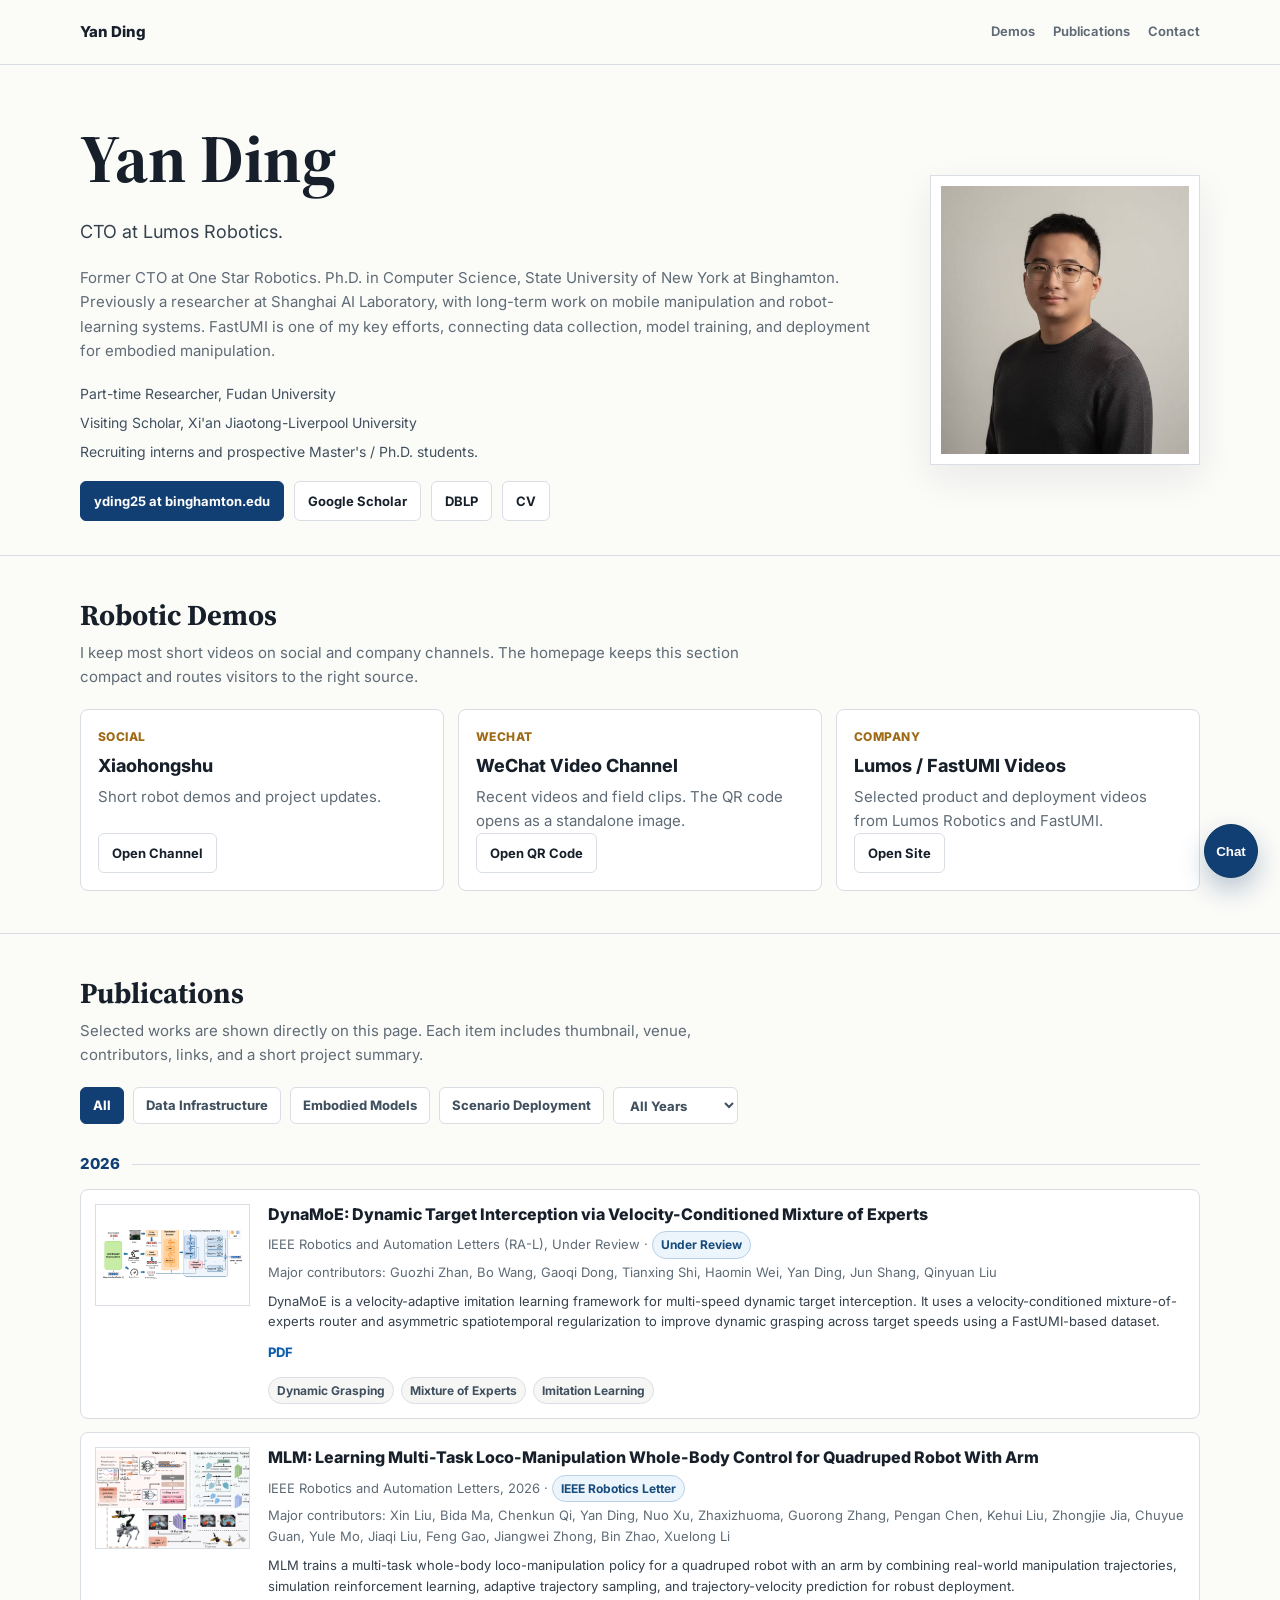
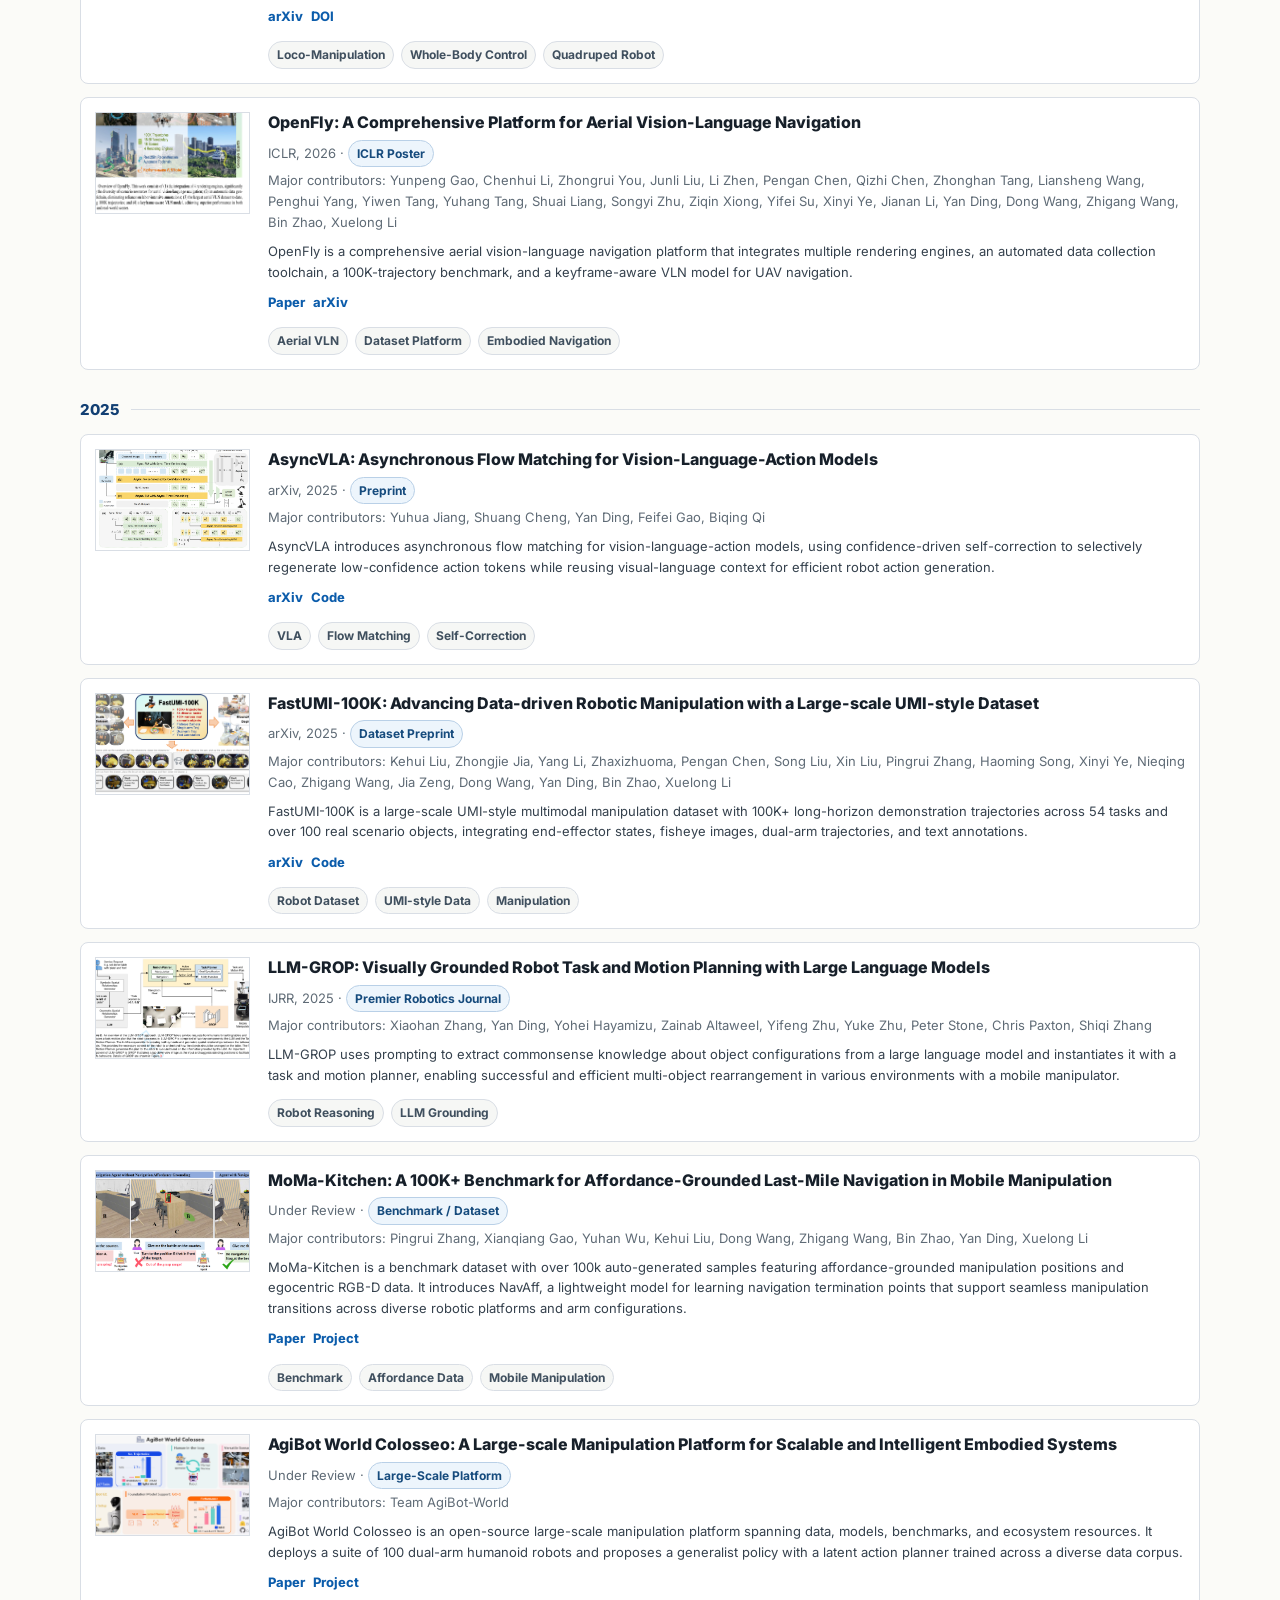
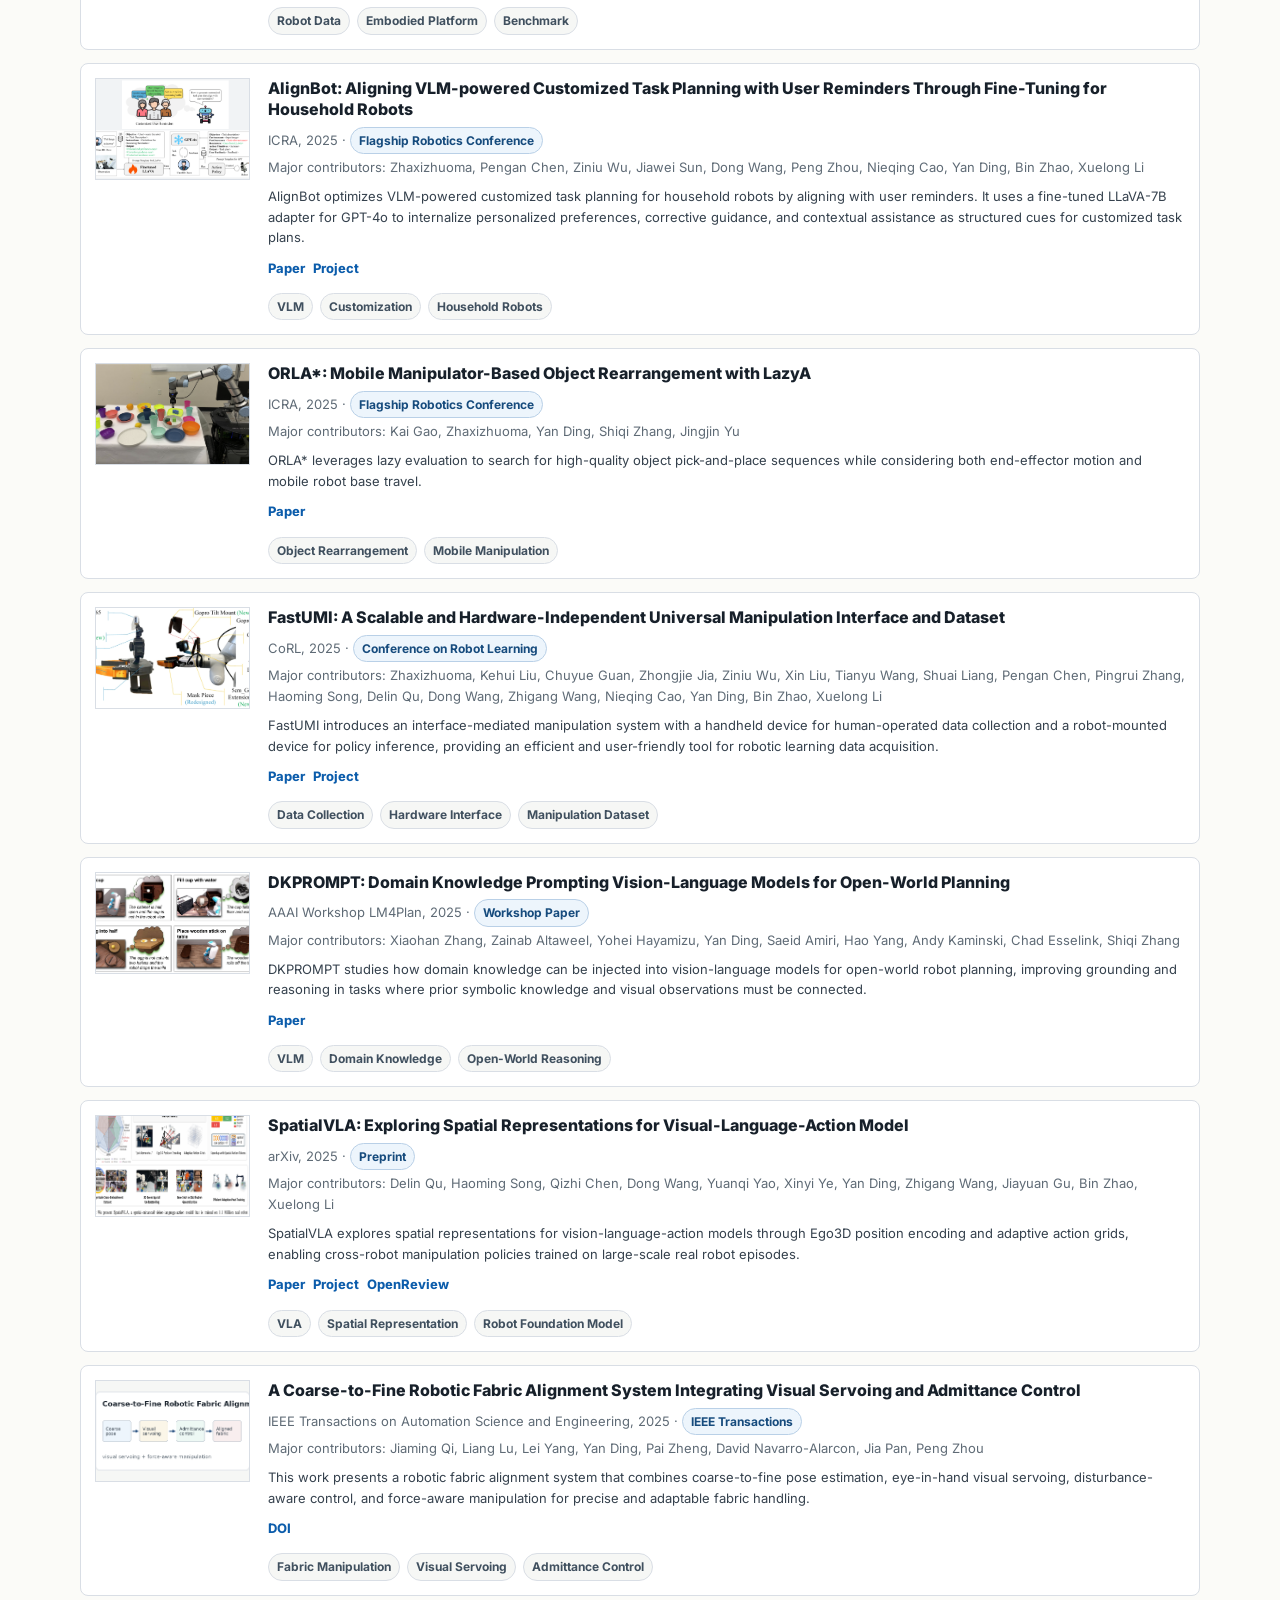
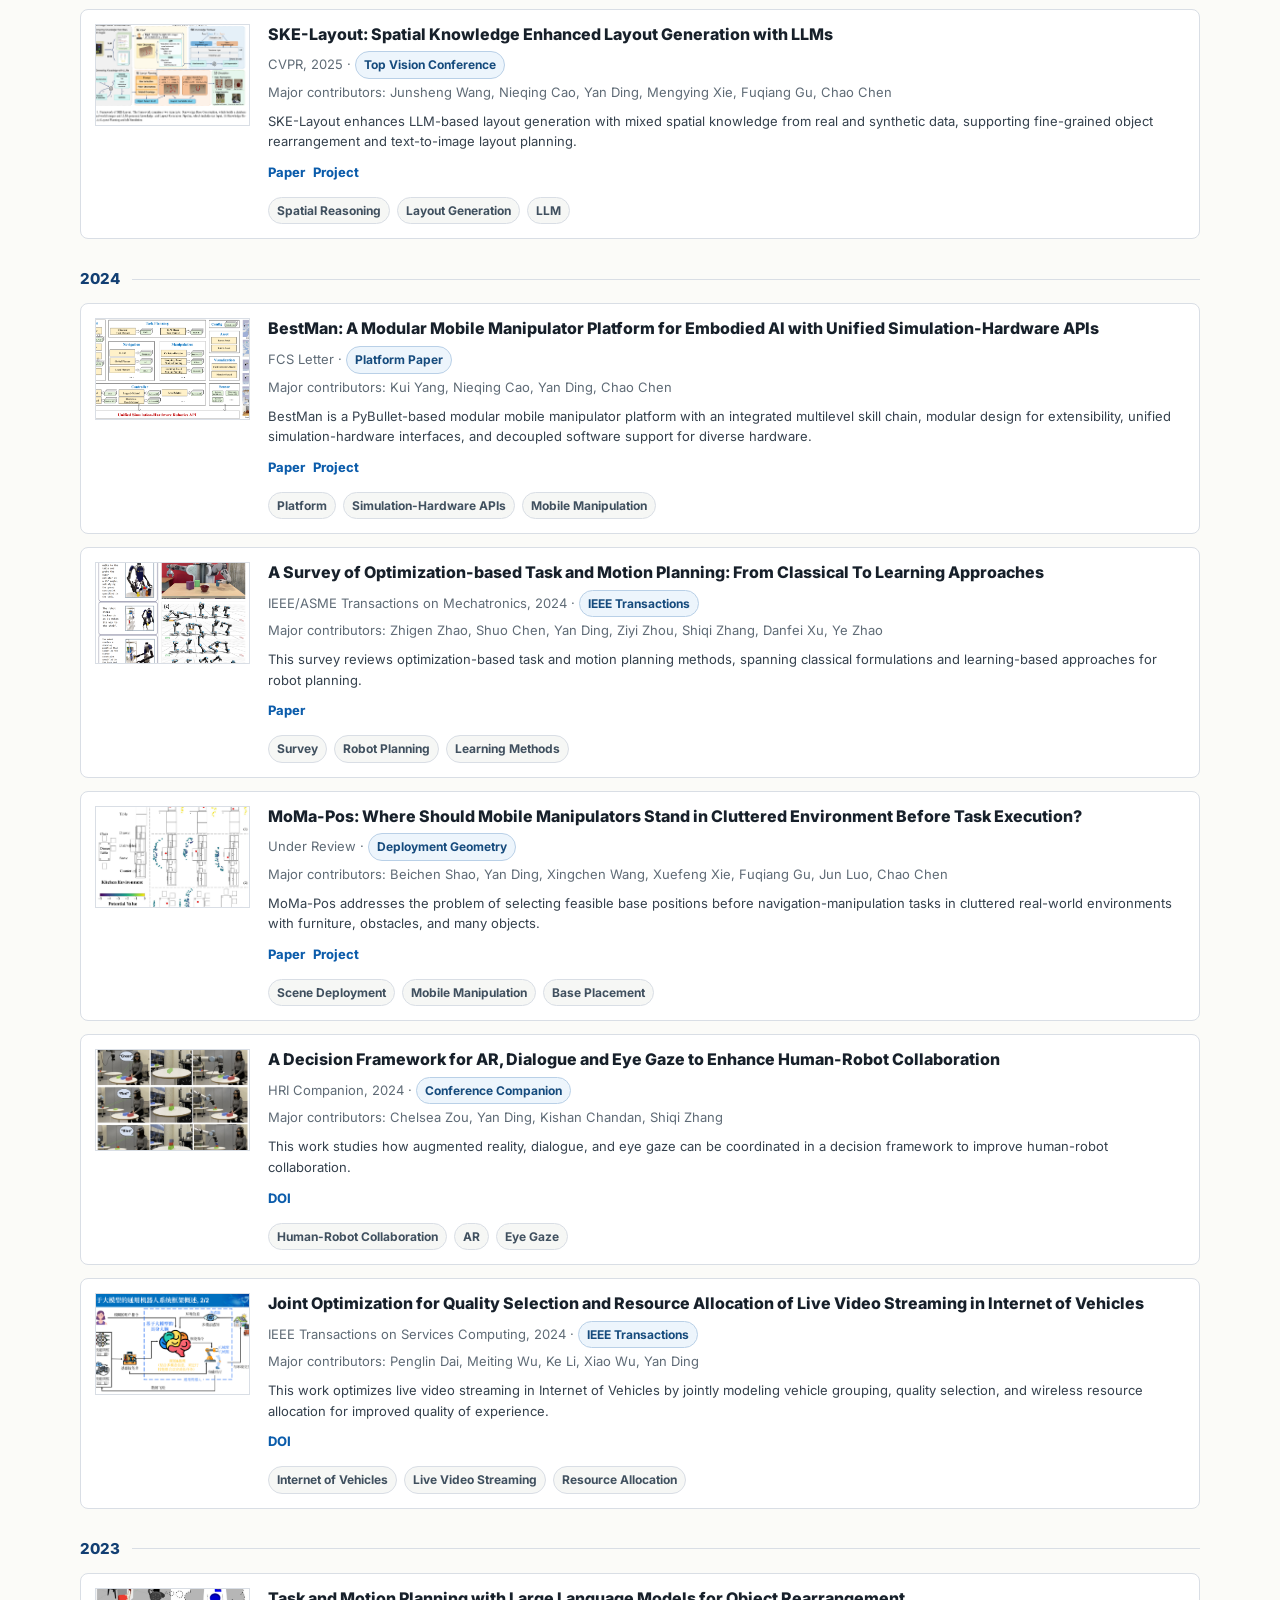
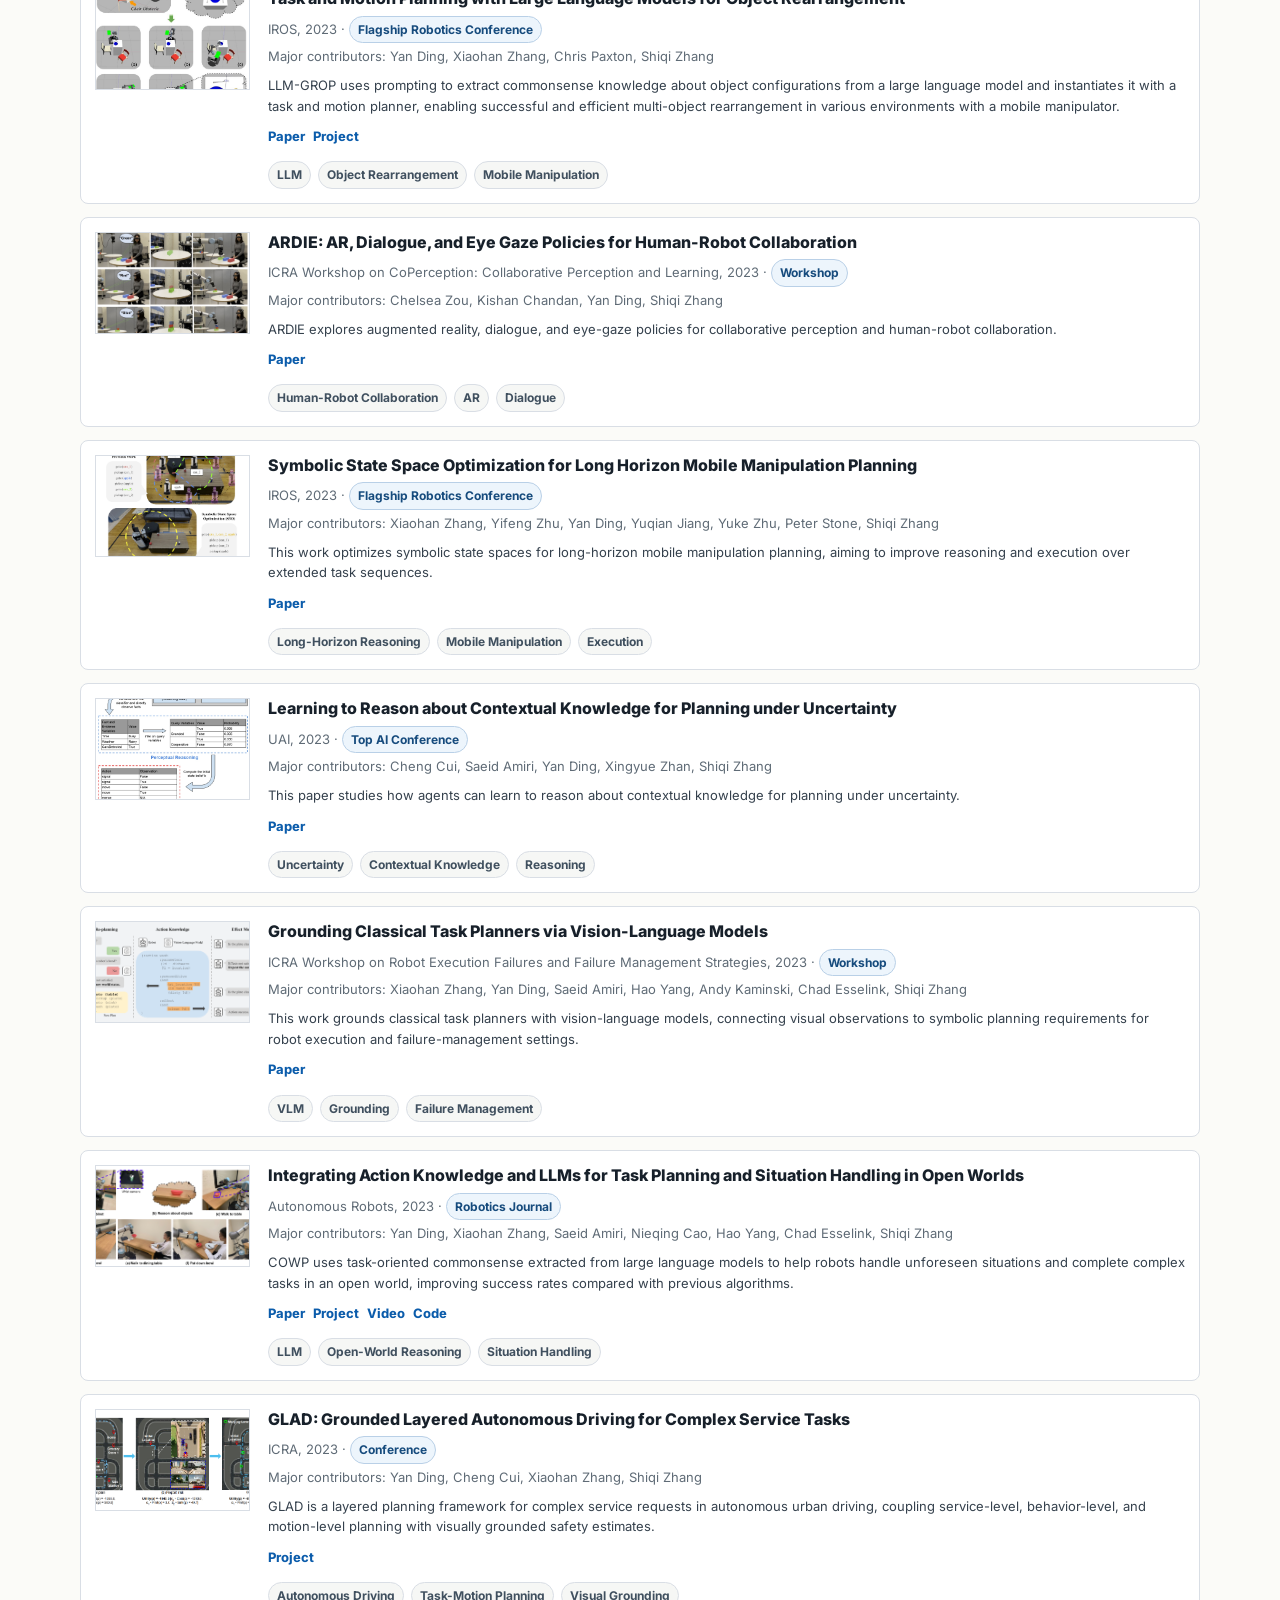
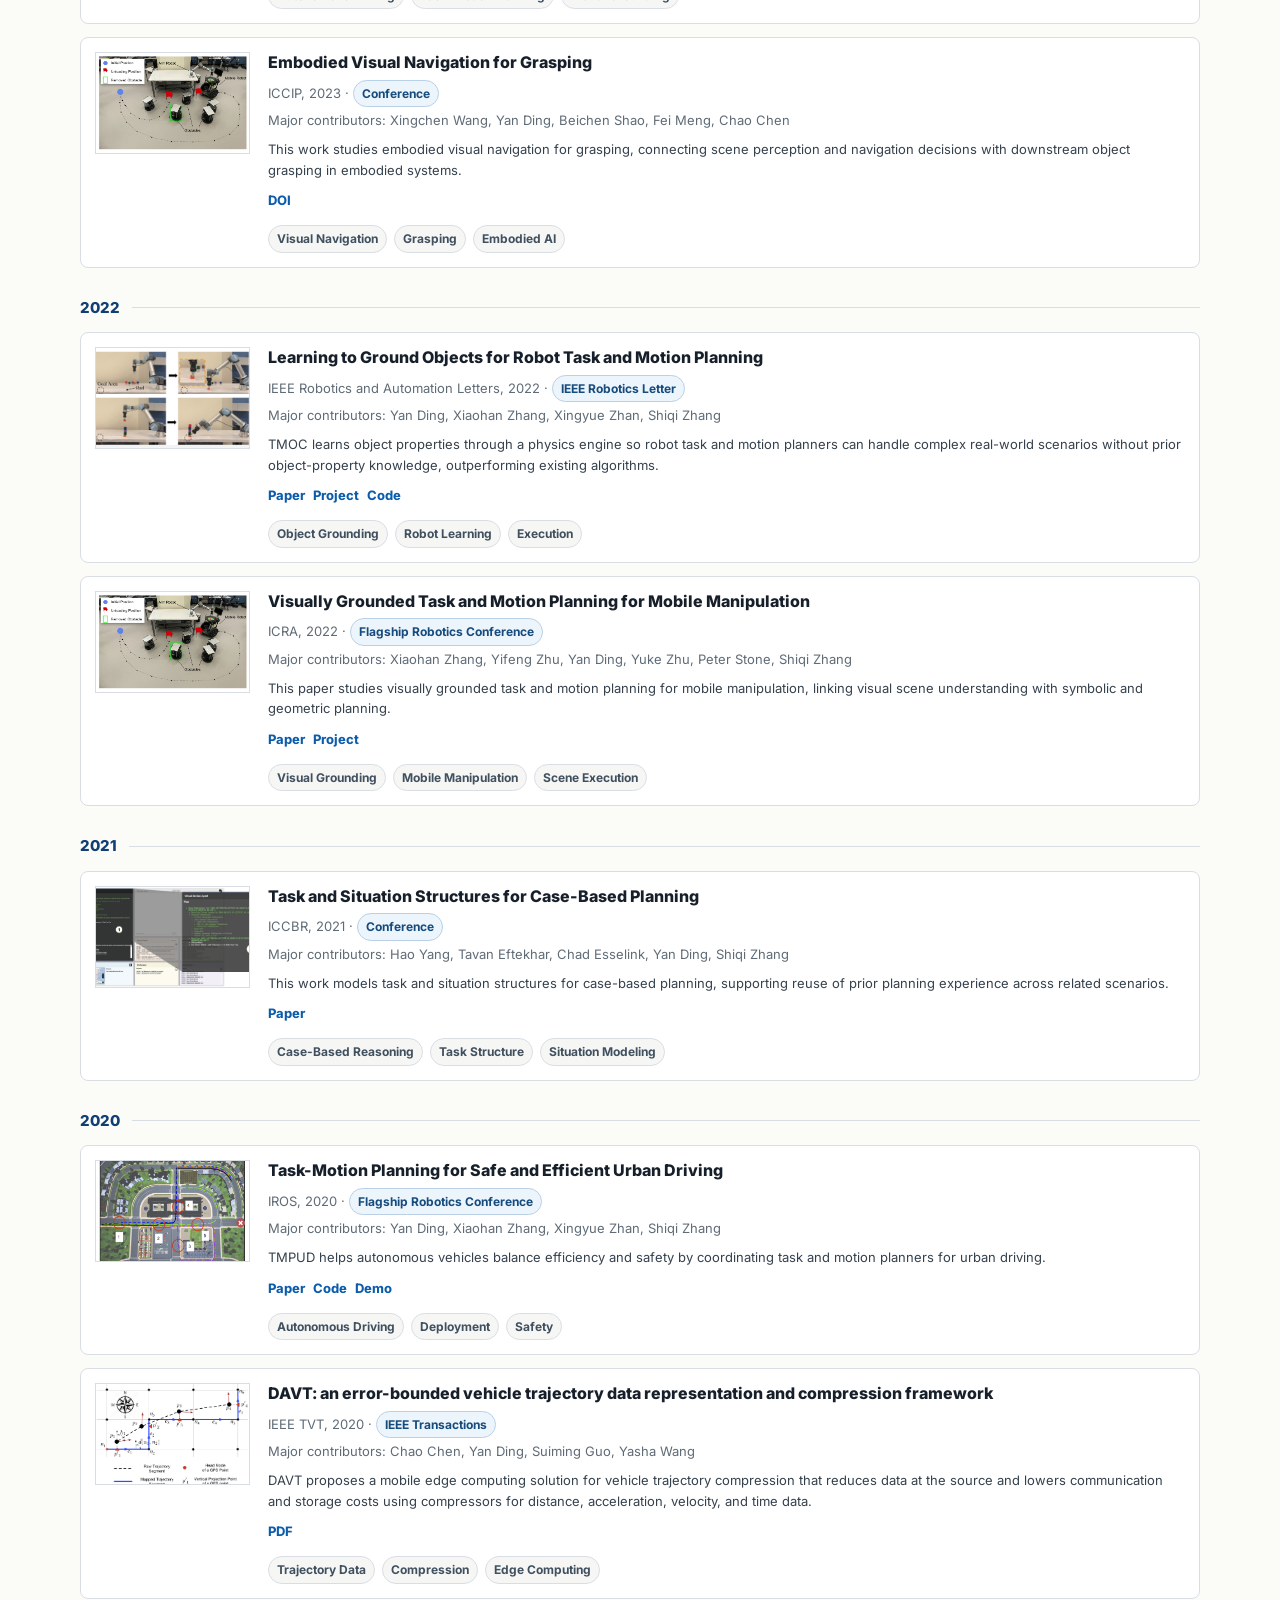
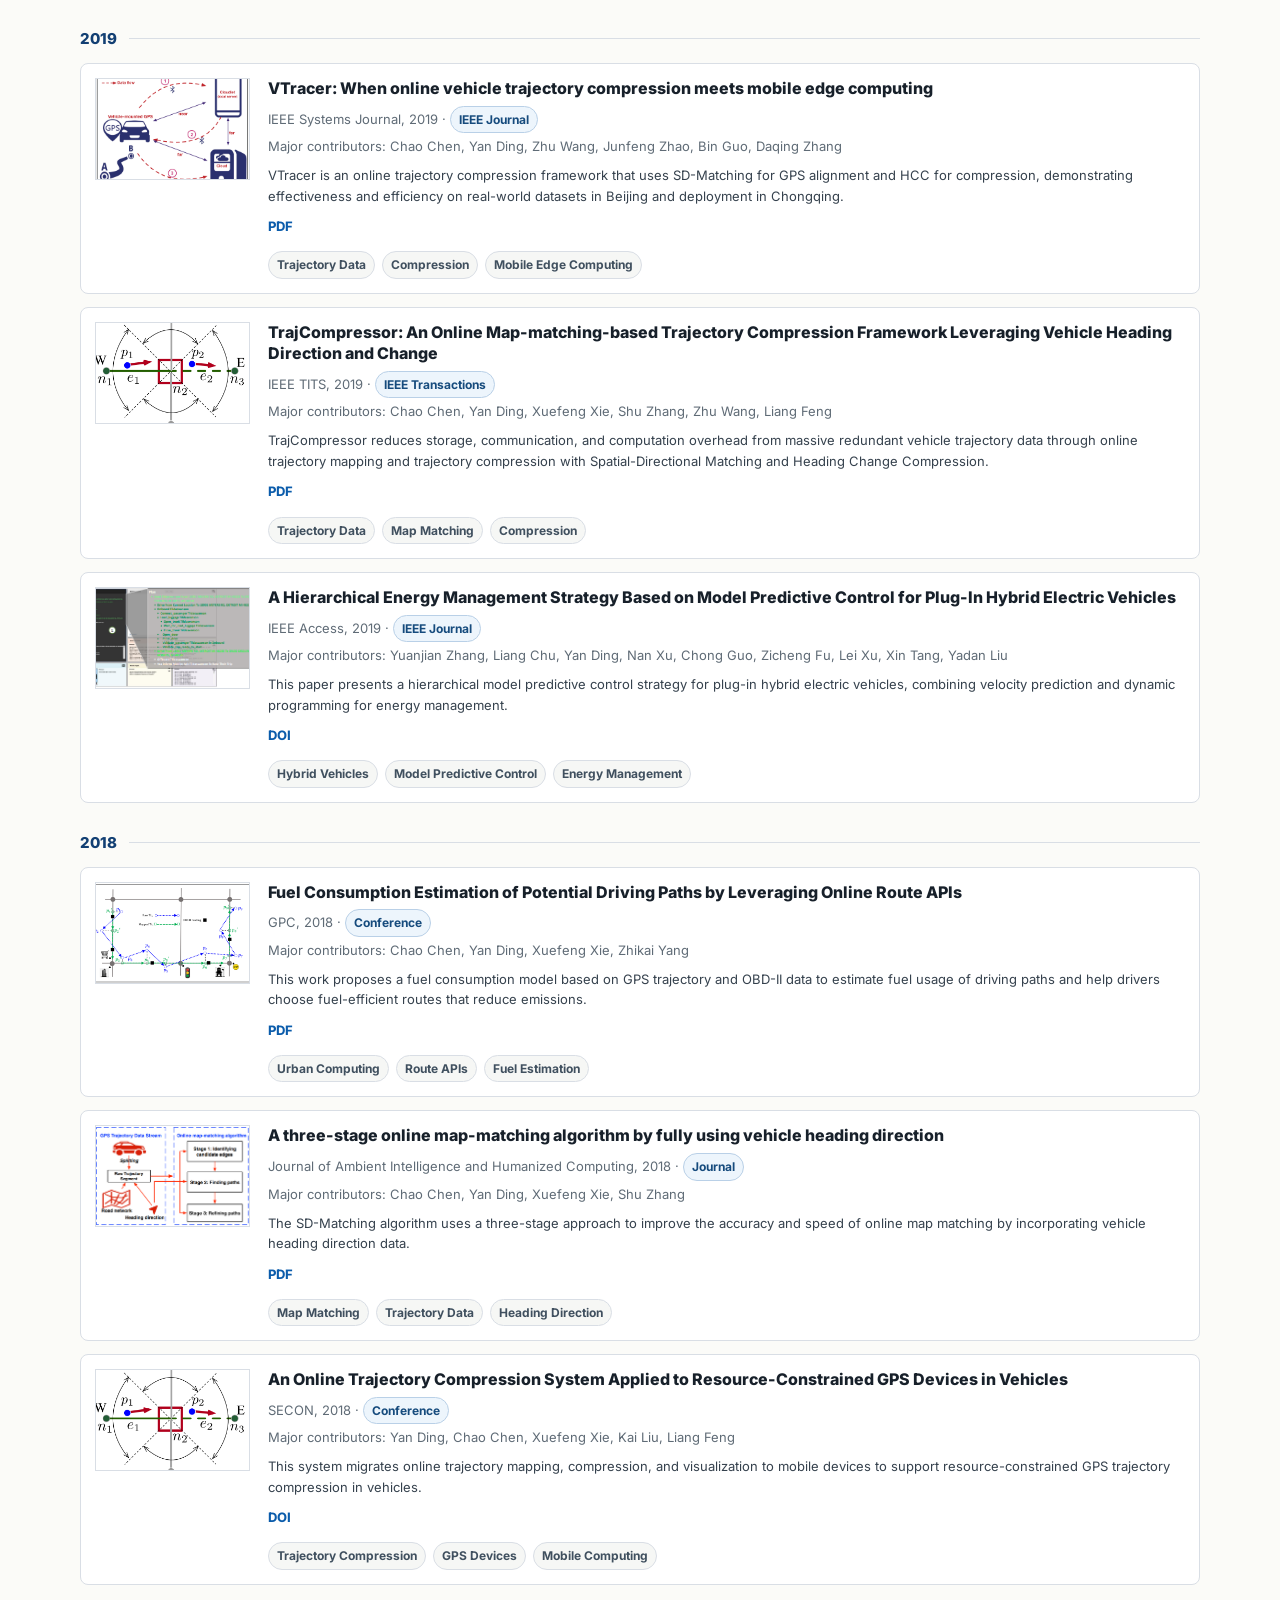
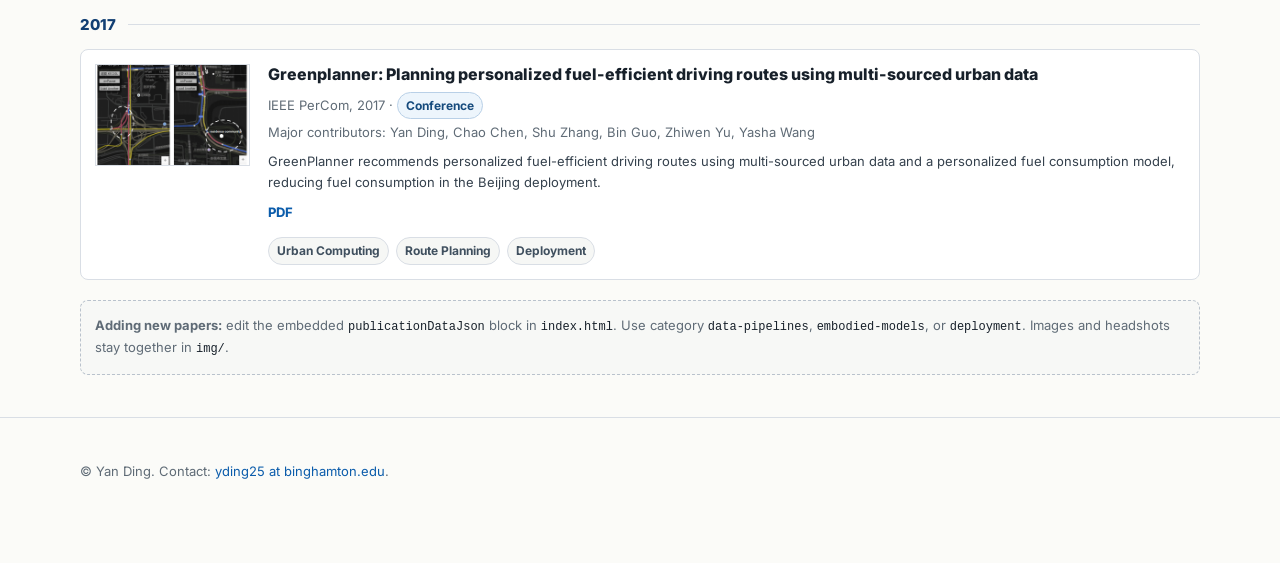
==== commit c02e4852: "Add DynaMoE publication" ====
--- a/index.html
+++ b/index.html
@@ -926,6 +926,27 @@
   {
     "year": "2026",
     "category": "embodied-models",
+    "image": "img/dynamoe.png",
+    "title": "DynaMoE: Dynamic Target Interception via Velocity-Conditioned Mixture of Experts",
+    "venue": "IEEE Robotics and Automation Letters (RA-L), Under Review",
+    "level": "Under Review",
+    "contributors": "Guozhi Zhan, Bo Wang, Gaoqi Dong, Tianxing Shi, Haomin Wei, Yan Ding, Jun Shang, Qinyuan Liu",
+    "tags": [
+      "Dynamic Grasping",
+      "Mixture of Experts",
+      "Imitation Learning"
+    ],
+    "summary": "DynaMoE is a velocity-adaptive imitation learning framework for multi-speed dynamic target interception. It uses a velocity-conditioned mixture-of-experts router and asymmetric spatiotemporal regularization to improve dynamic grasping across target speeds using a FastUMI-based dataset.",
+    "links": [
+      {
+        "label": "PDF",
+        "url": "pdf/dynamoe_speedact_ral_under_review.pdf"
+      }
+    ]
+  },
+  {
+    "year": "2026",
+    "category": "embodied-models",
     "image": "img/mlm.png",
     "title": "MLM: Learning Multi-Task Loco-Manipulation Whole-Body Control for Quadruped Robot With Arm",
     "venue": "IEEE Robotics and Automation Letters, 2026",
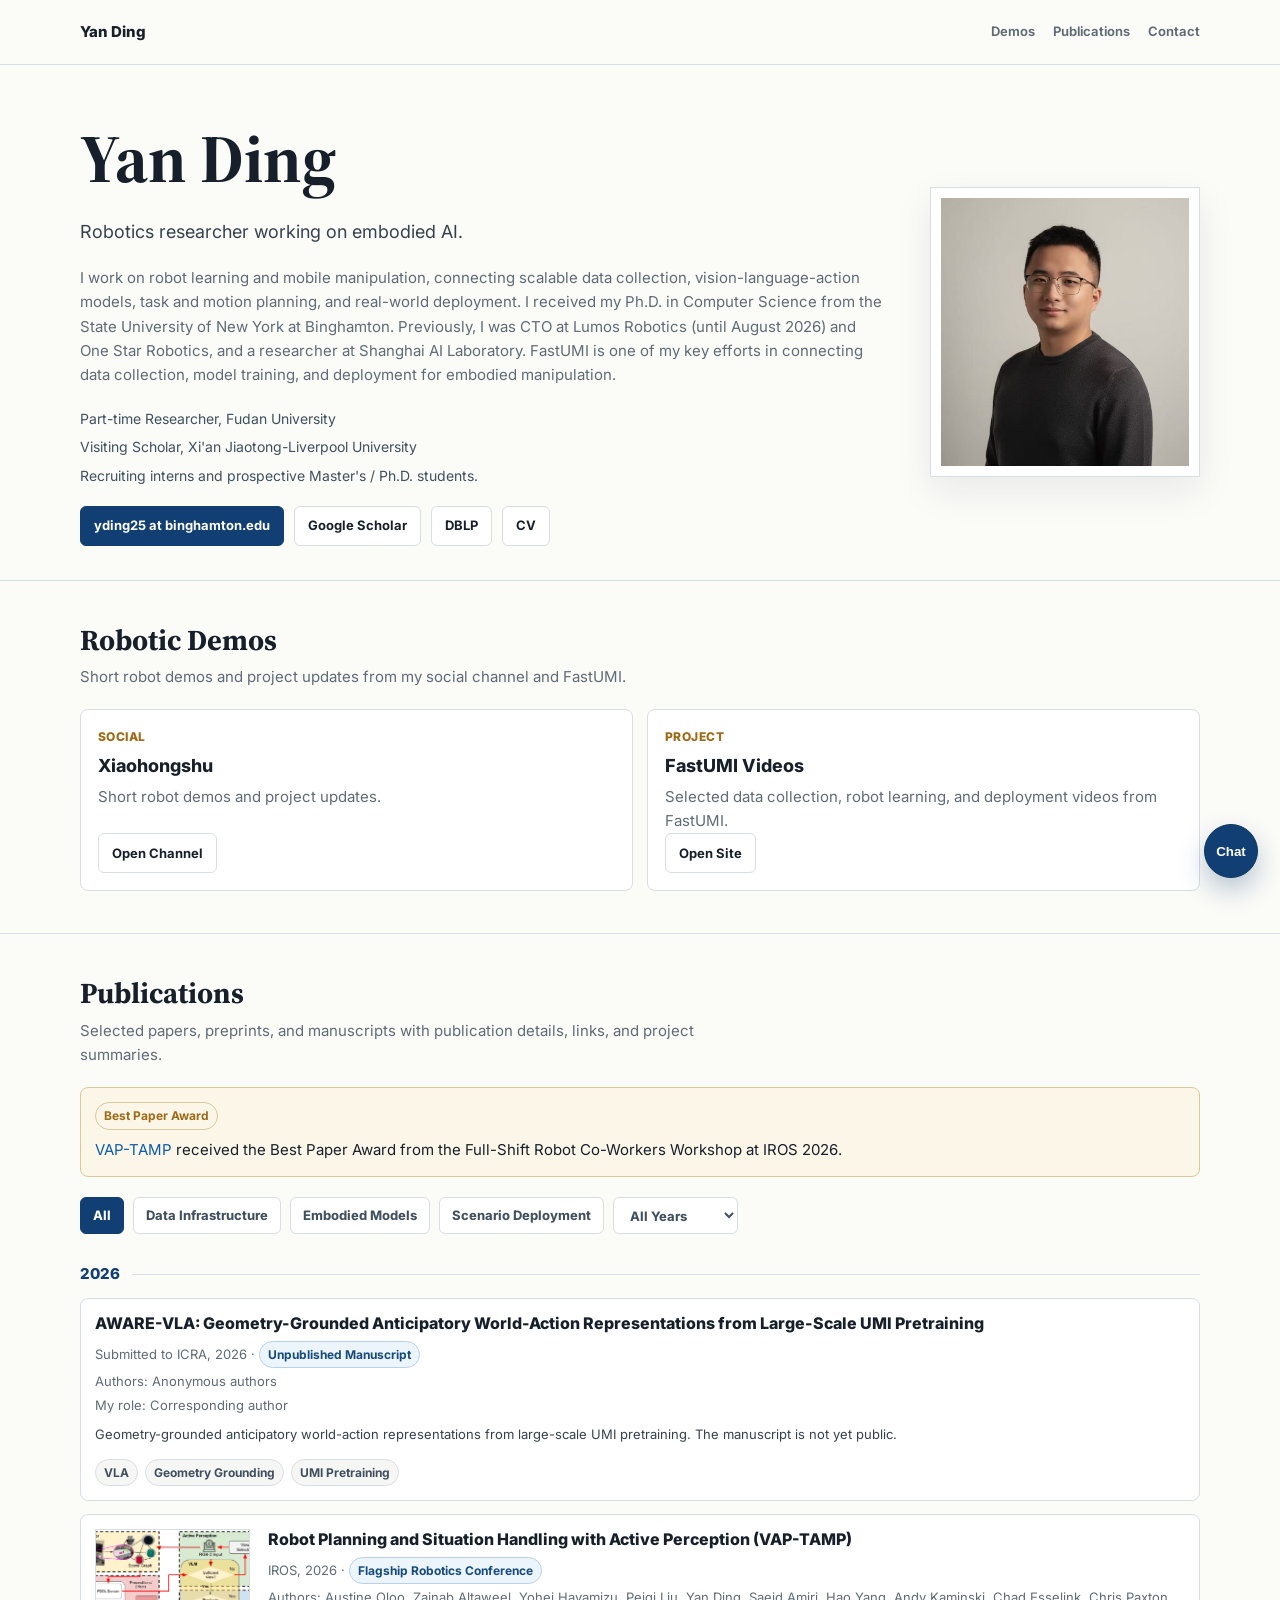
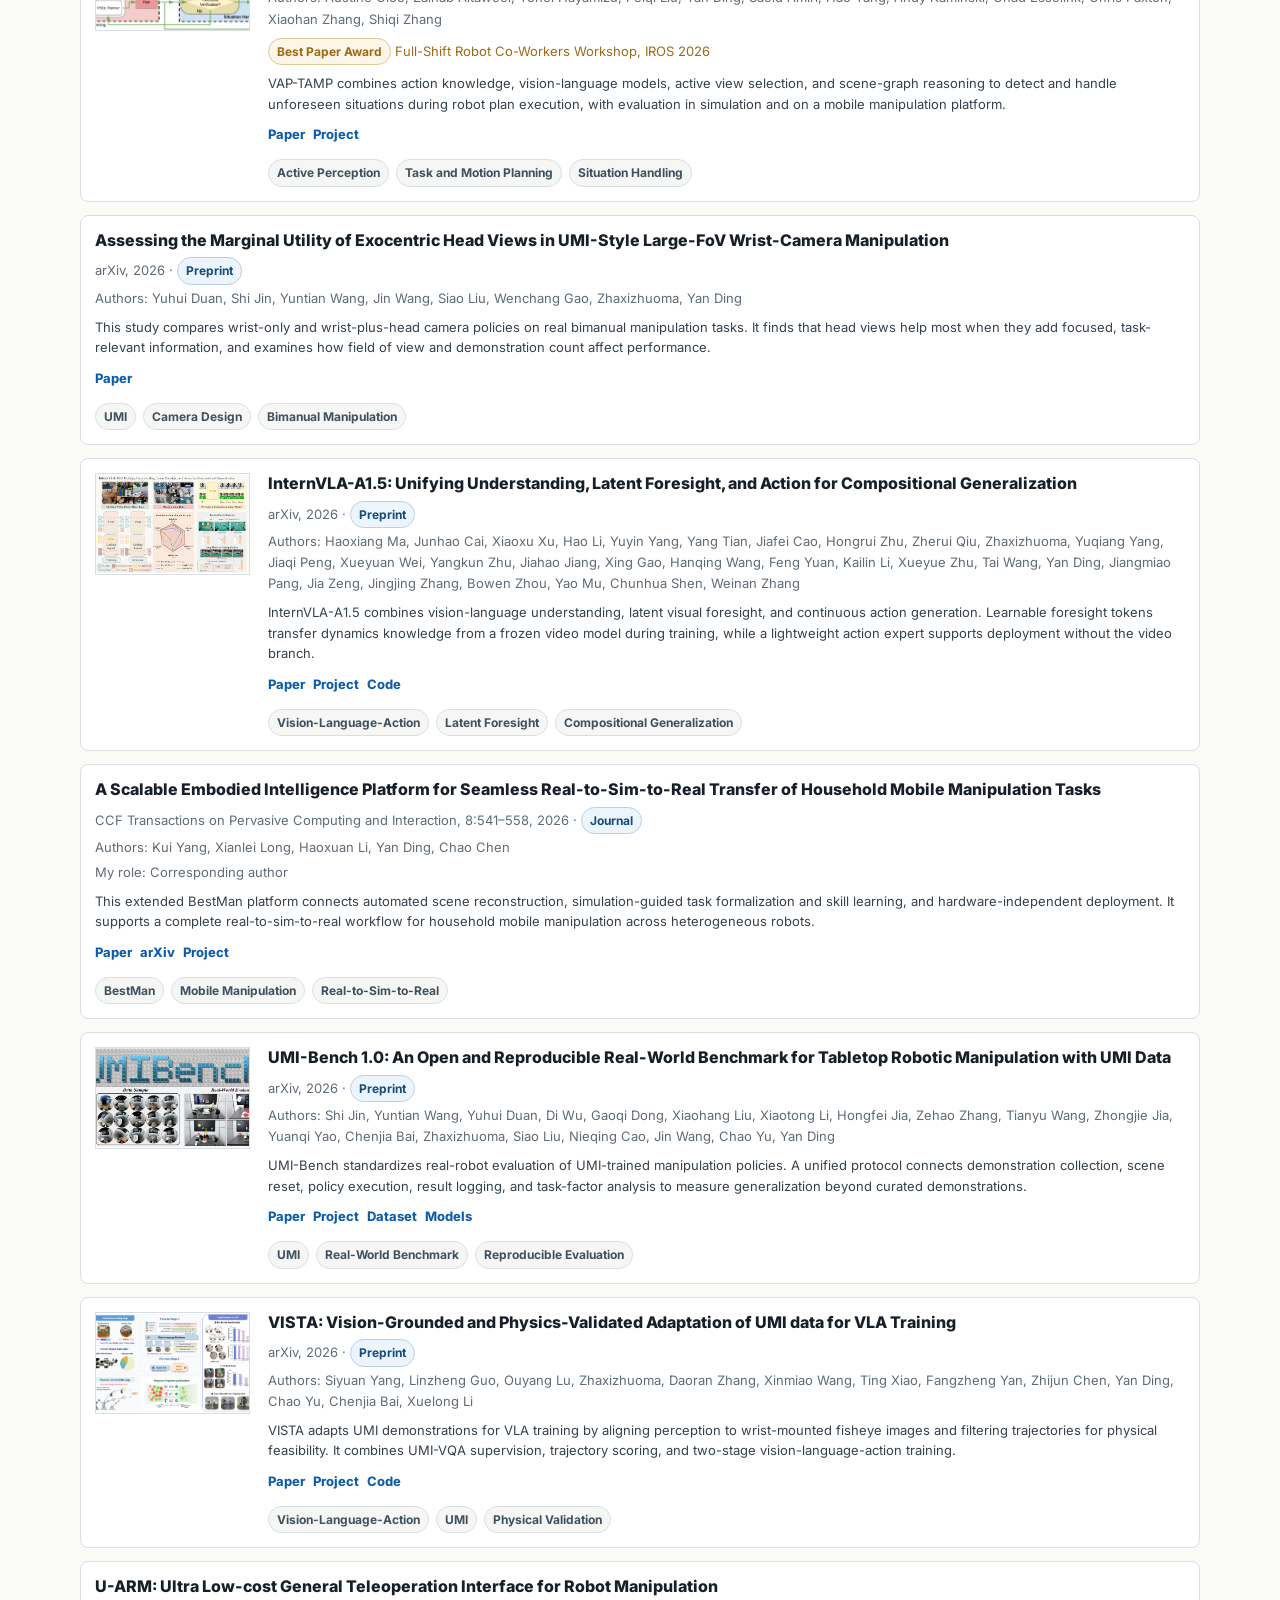
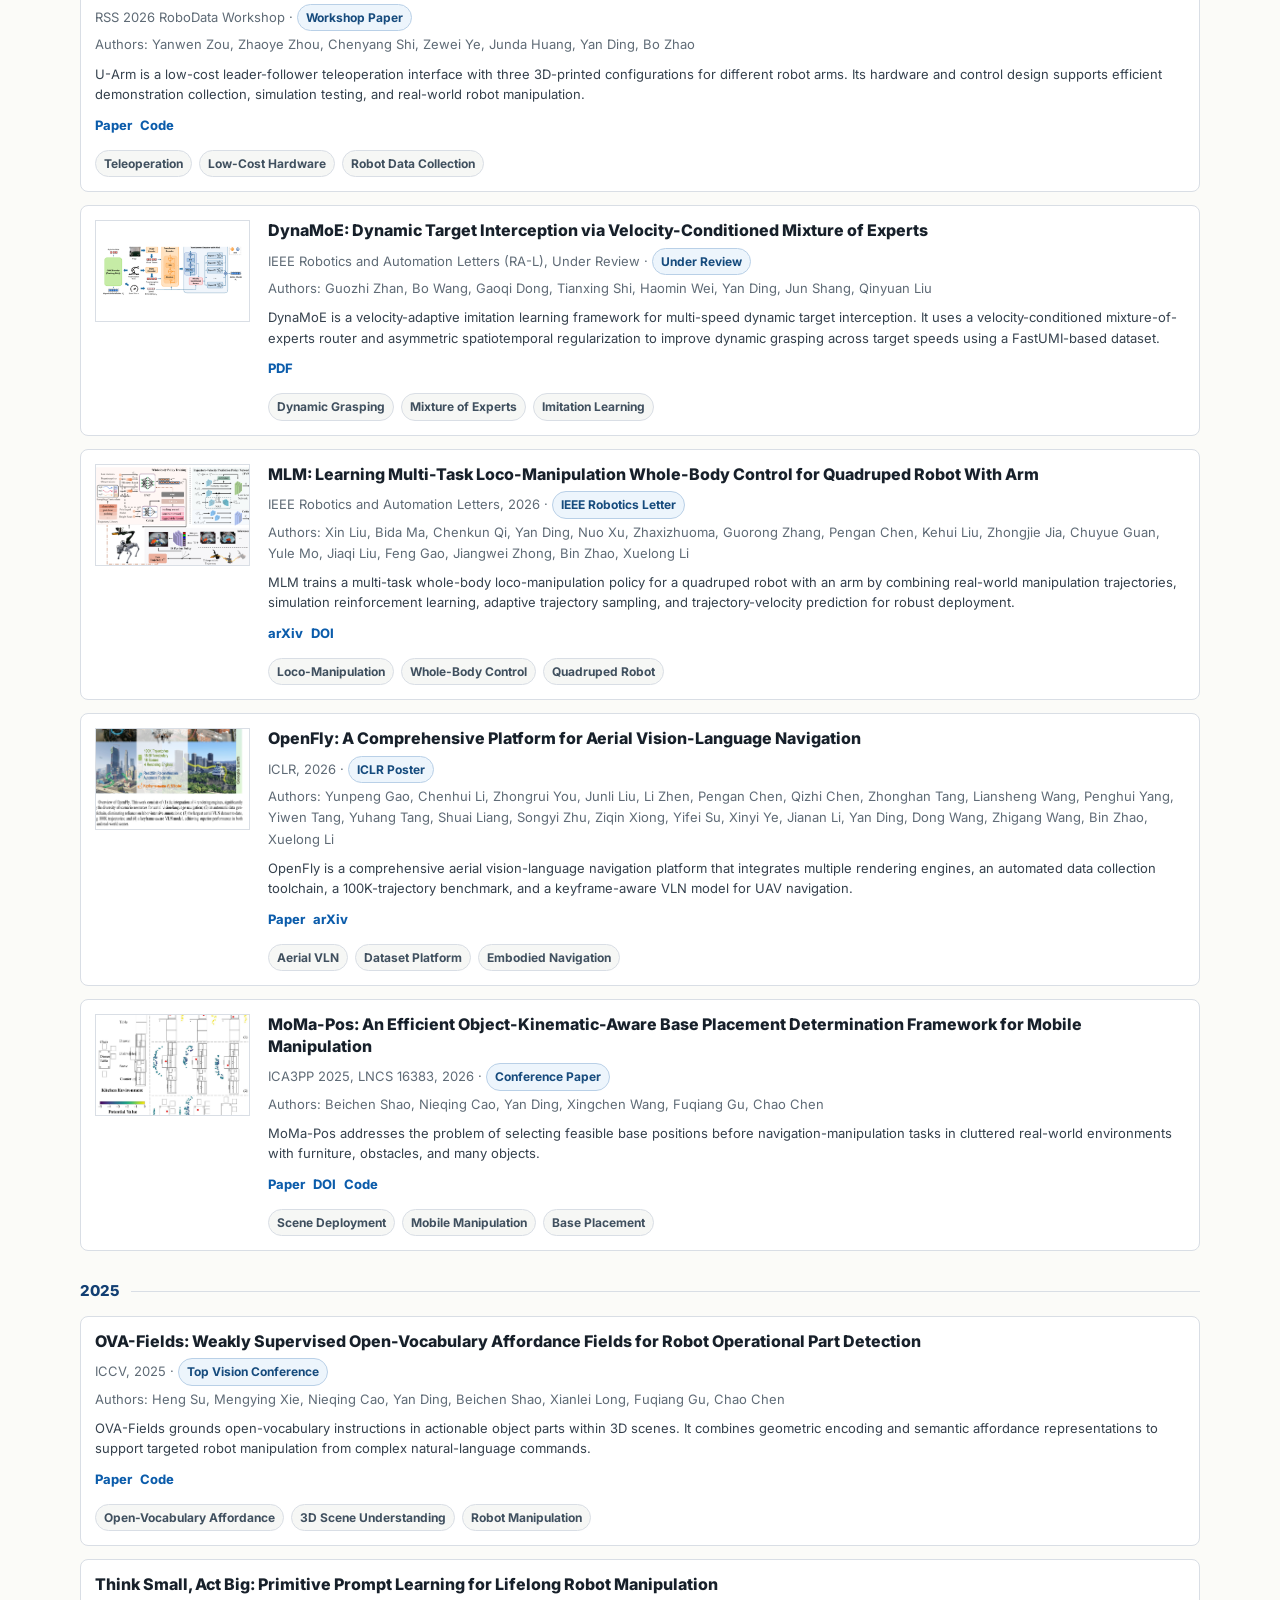
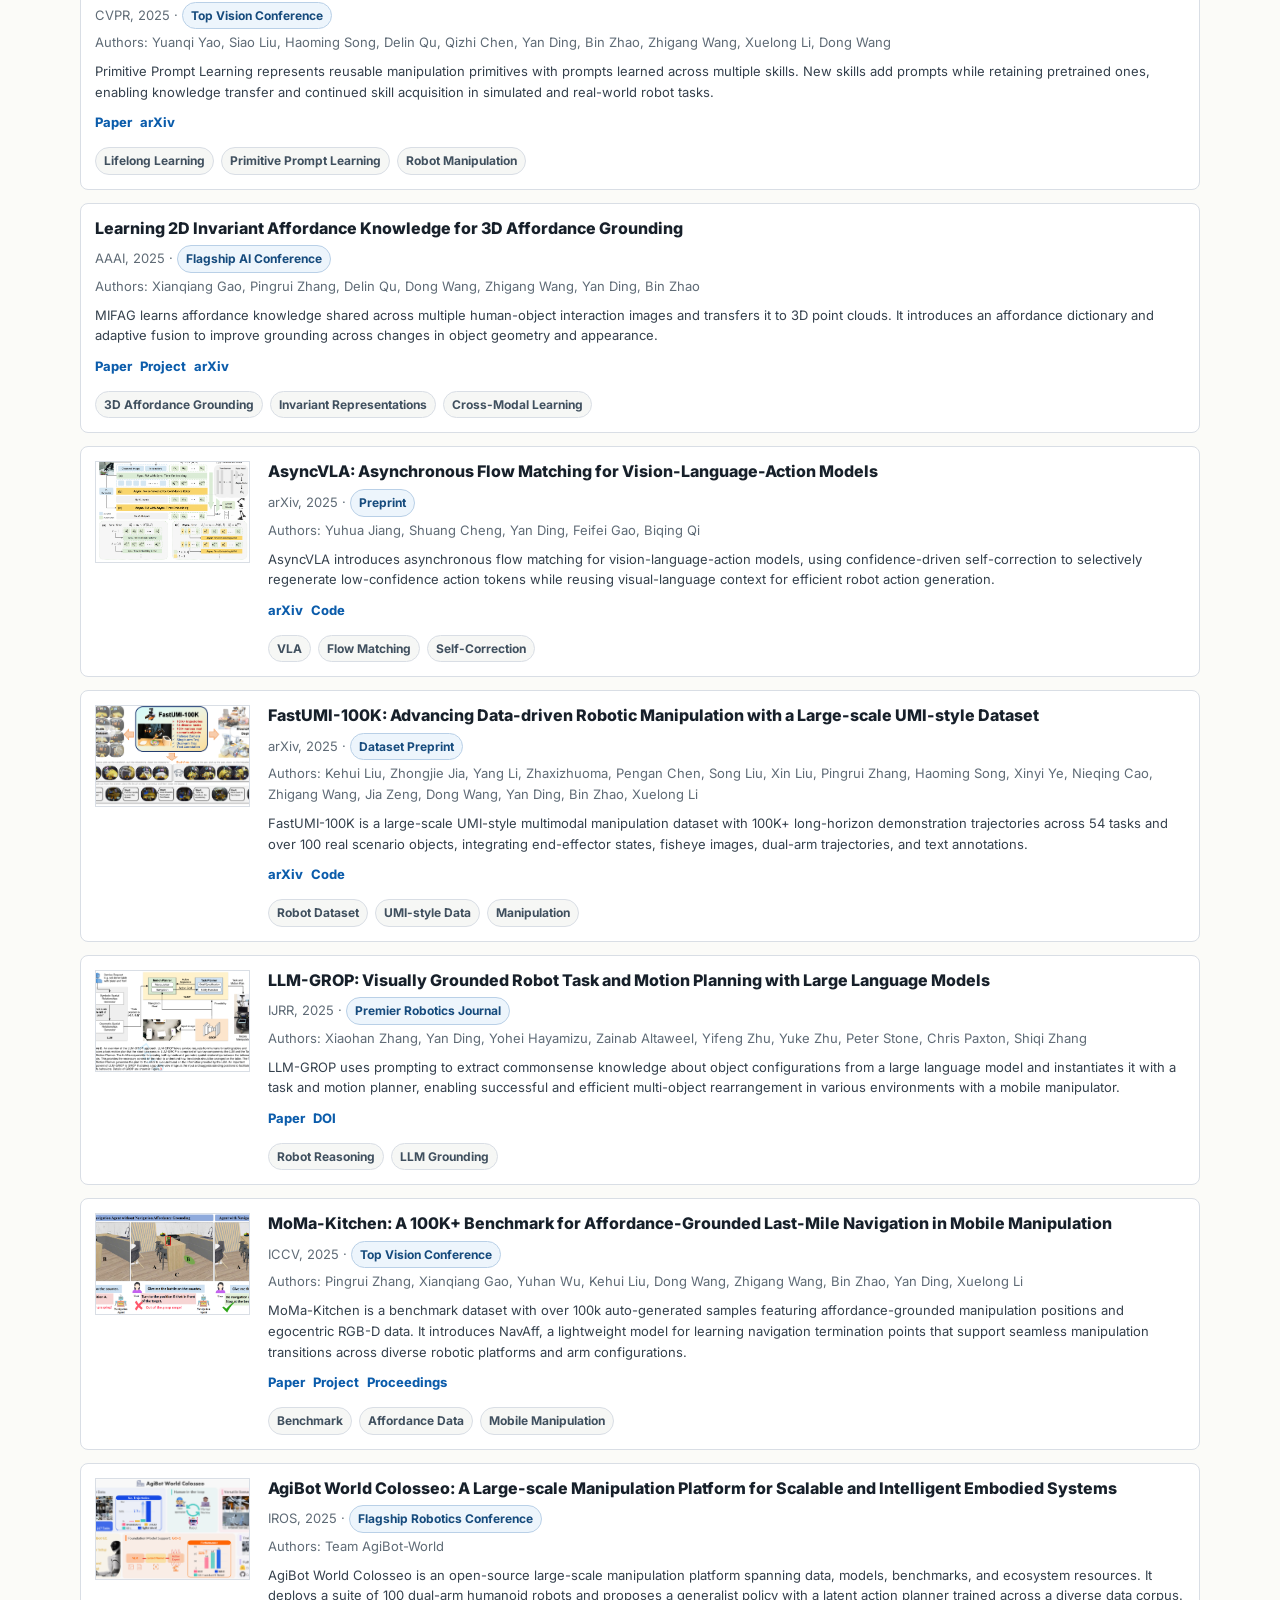
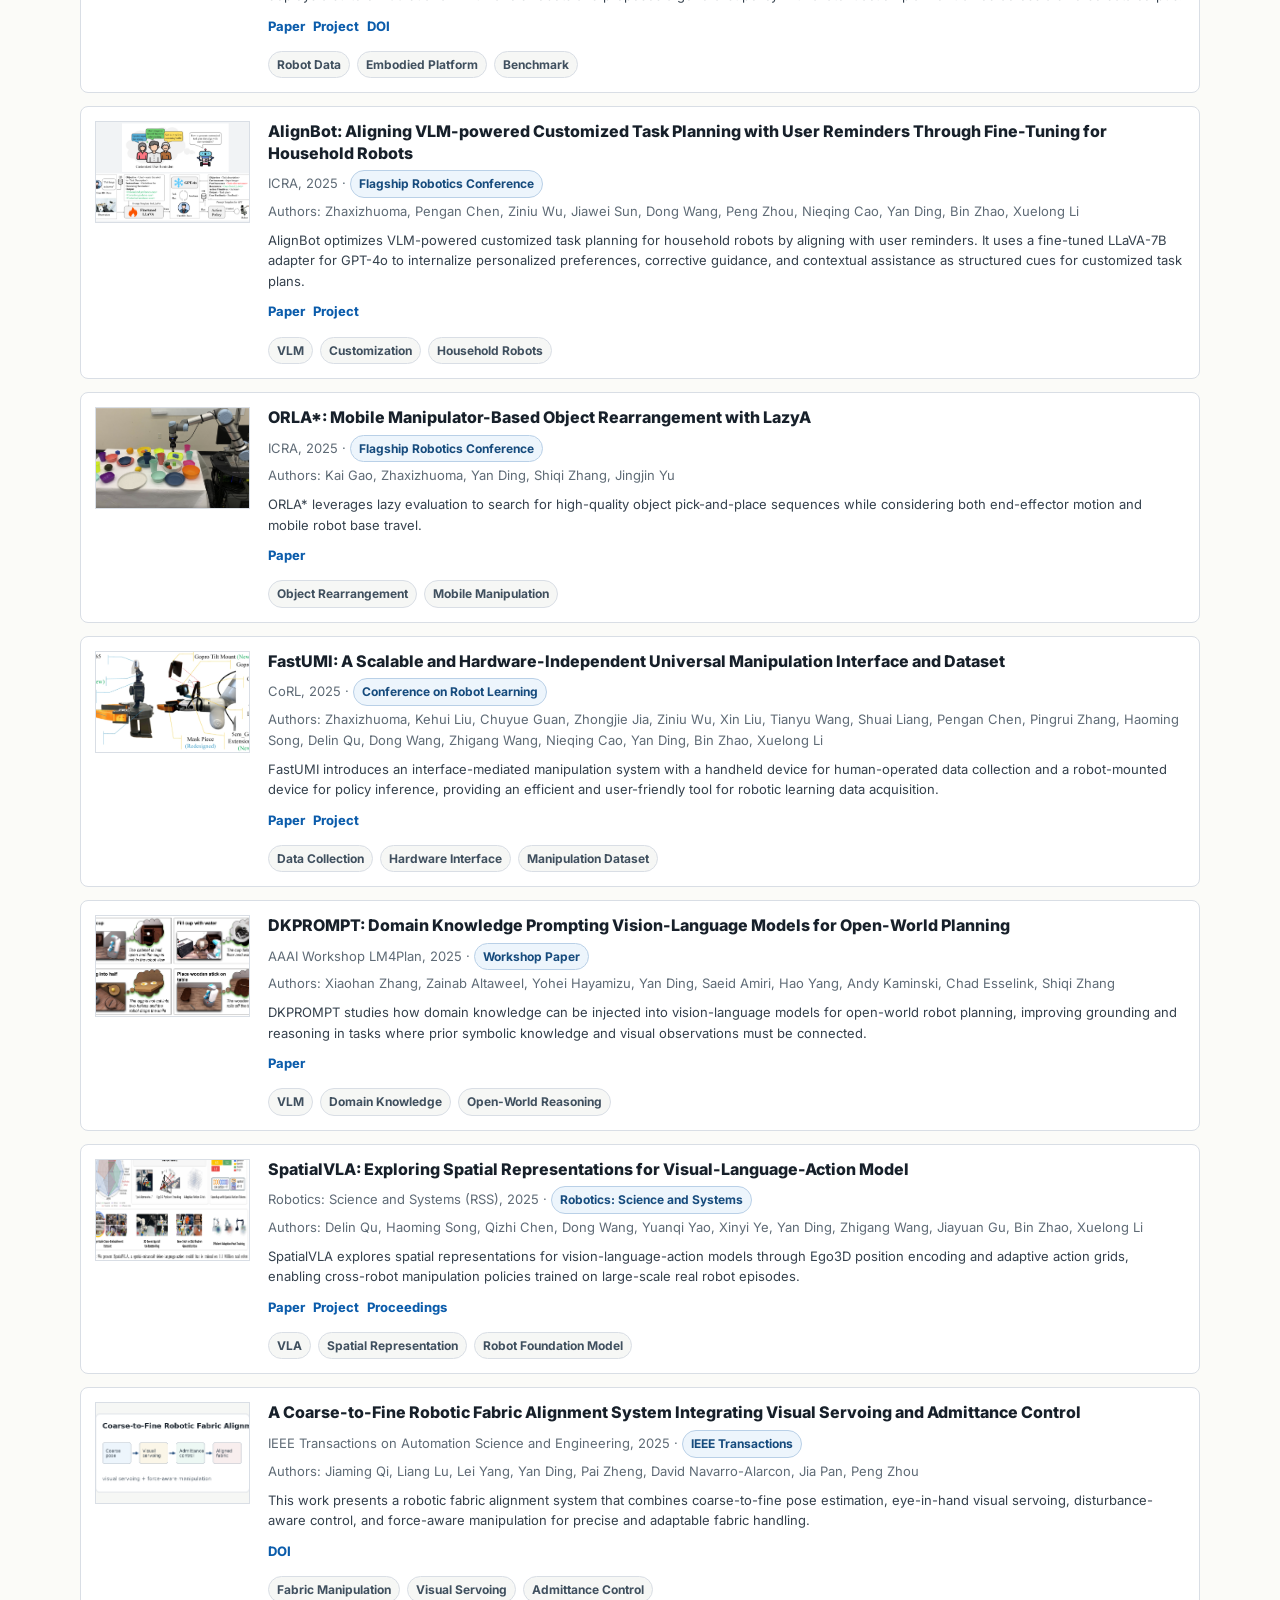
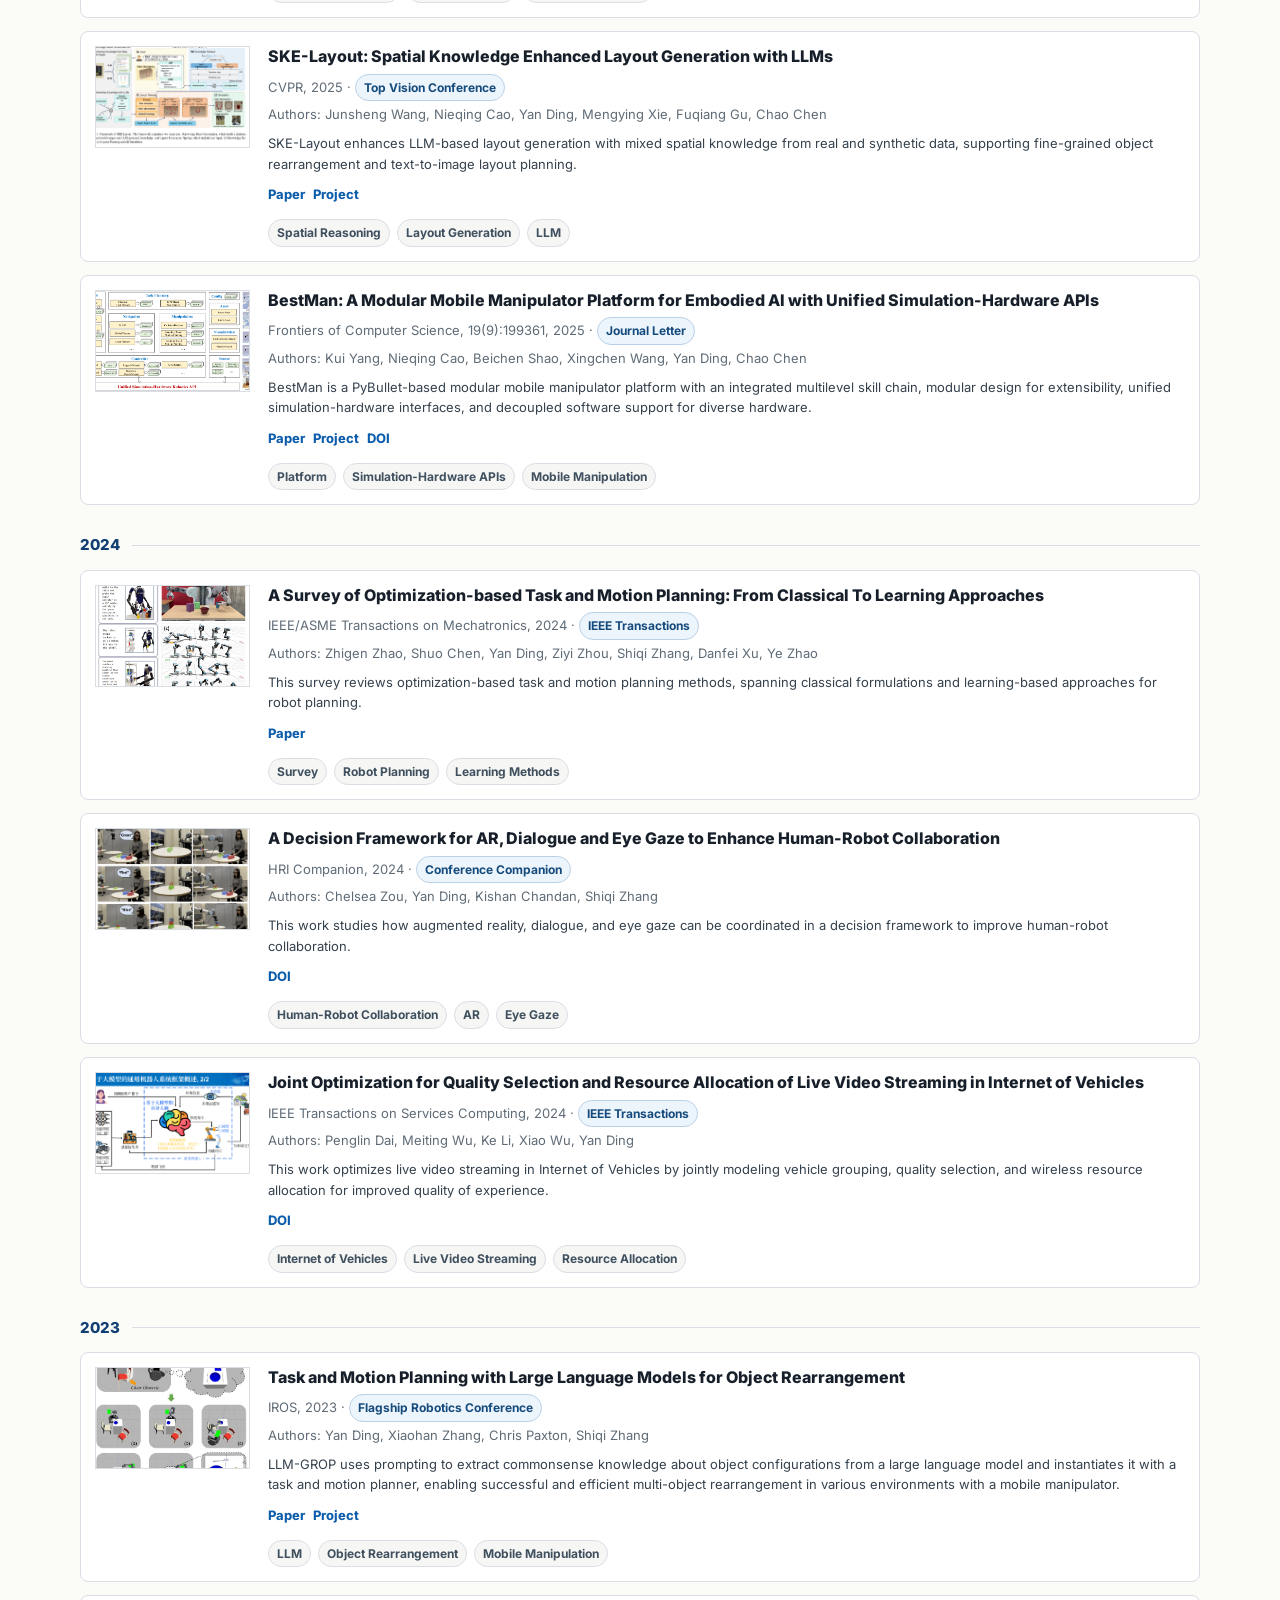
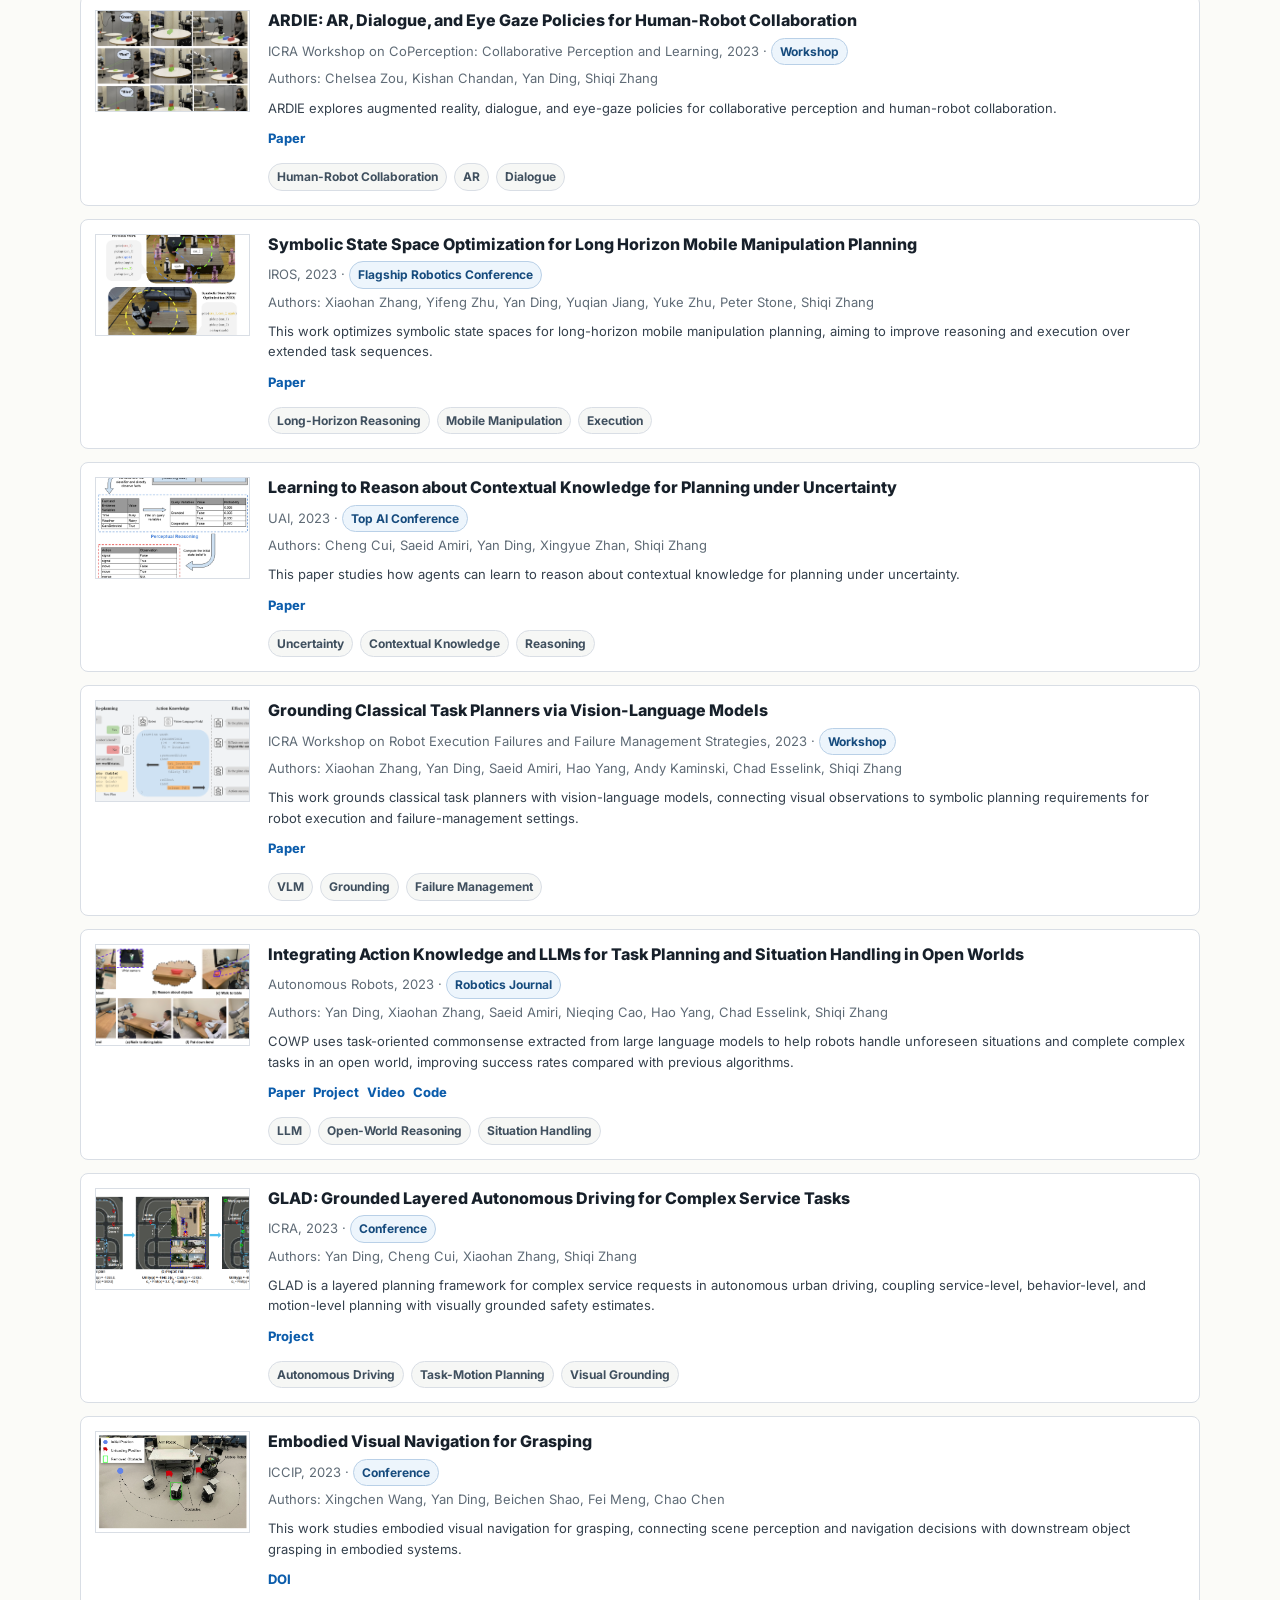
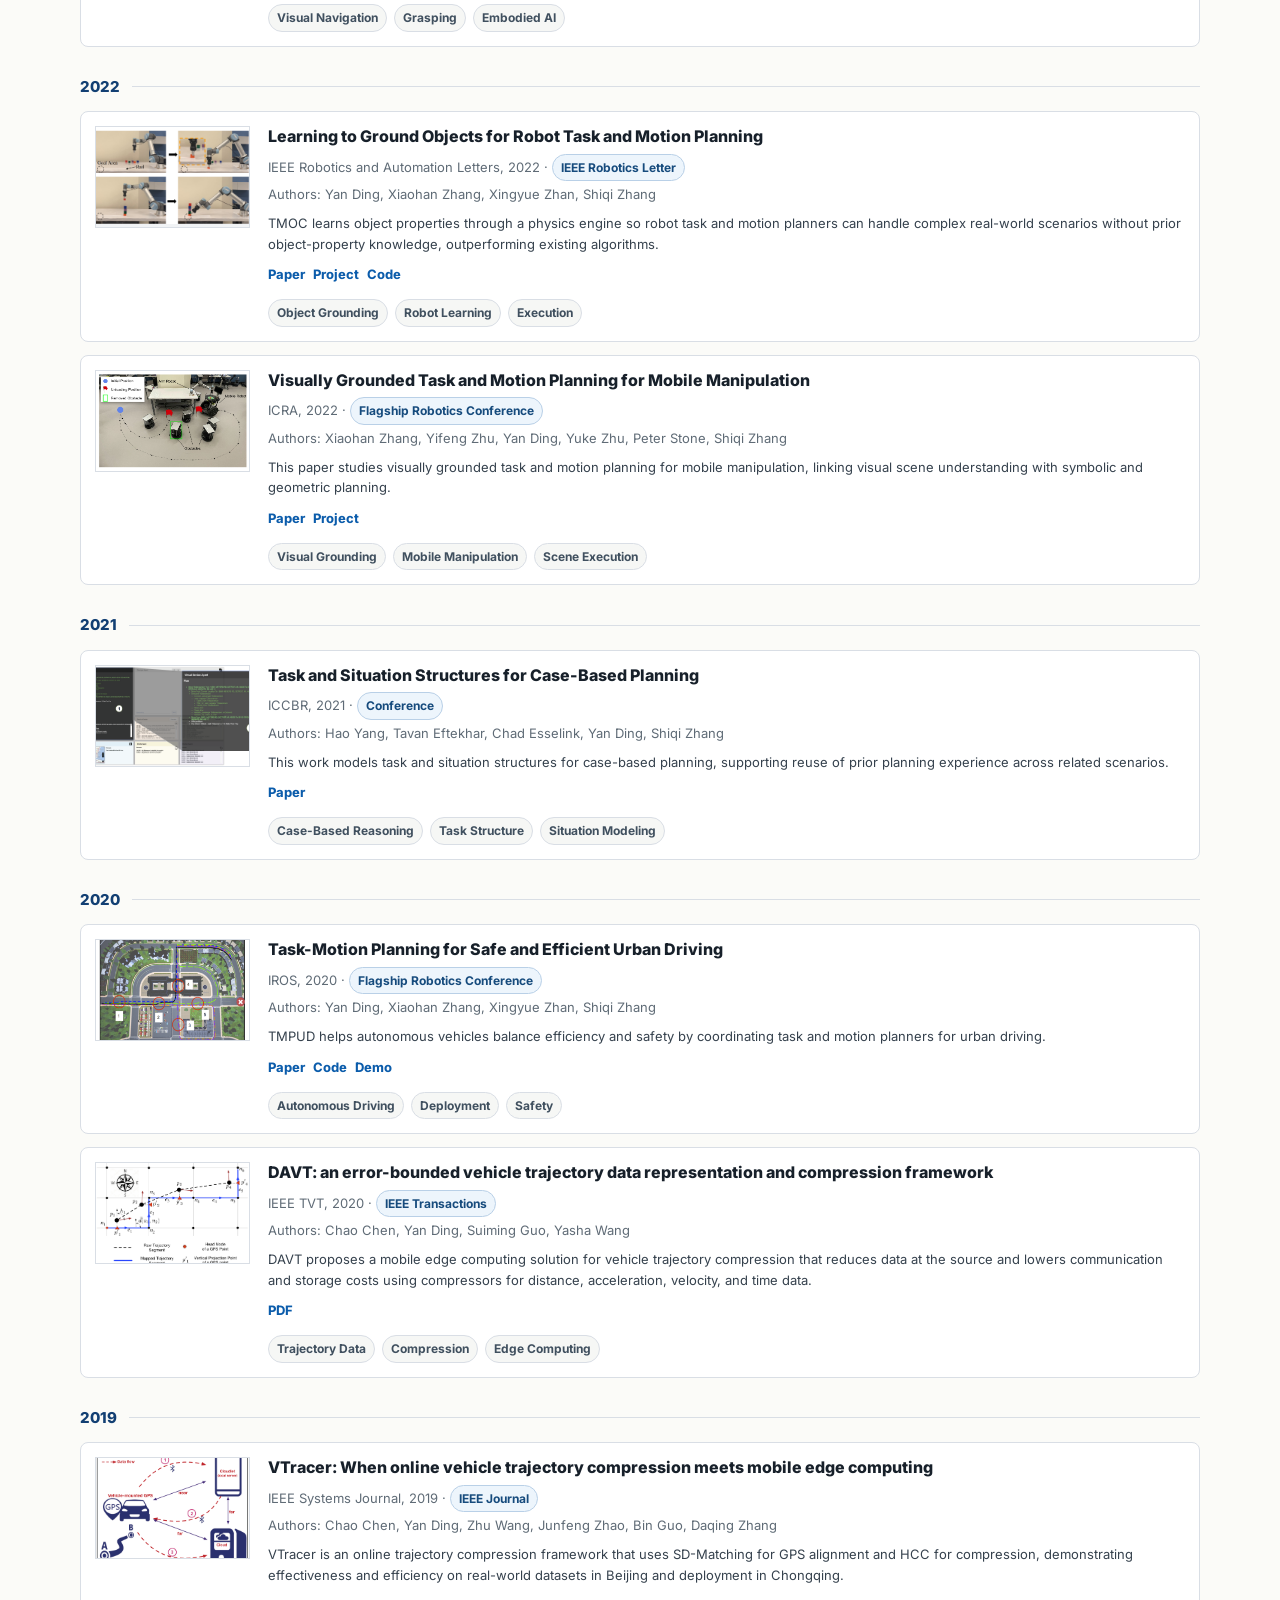
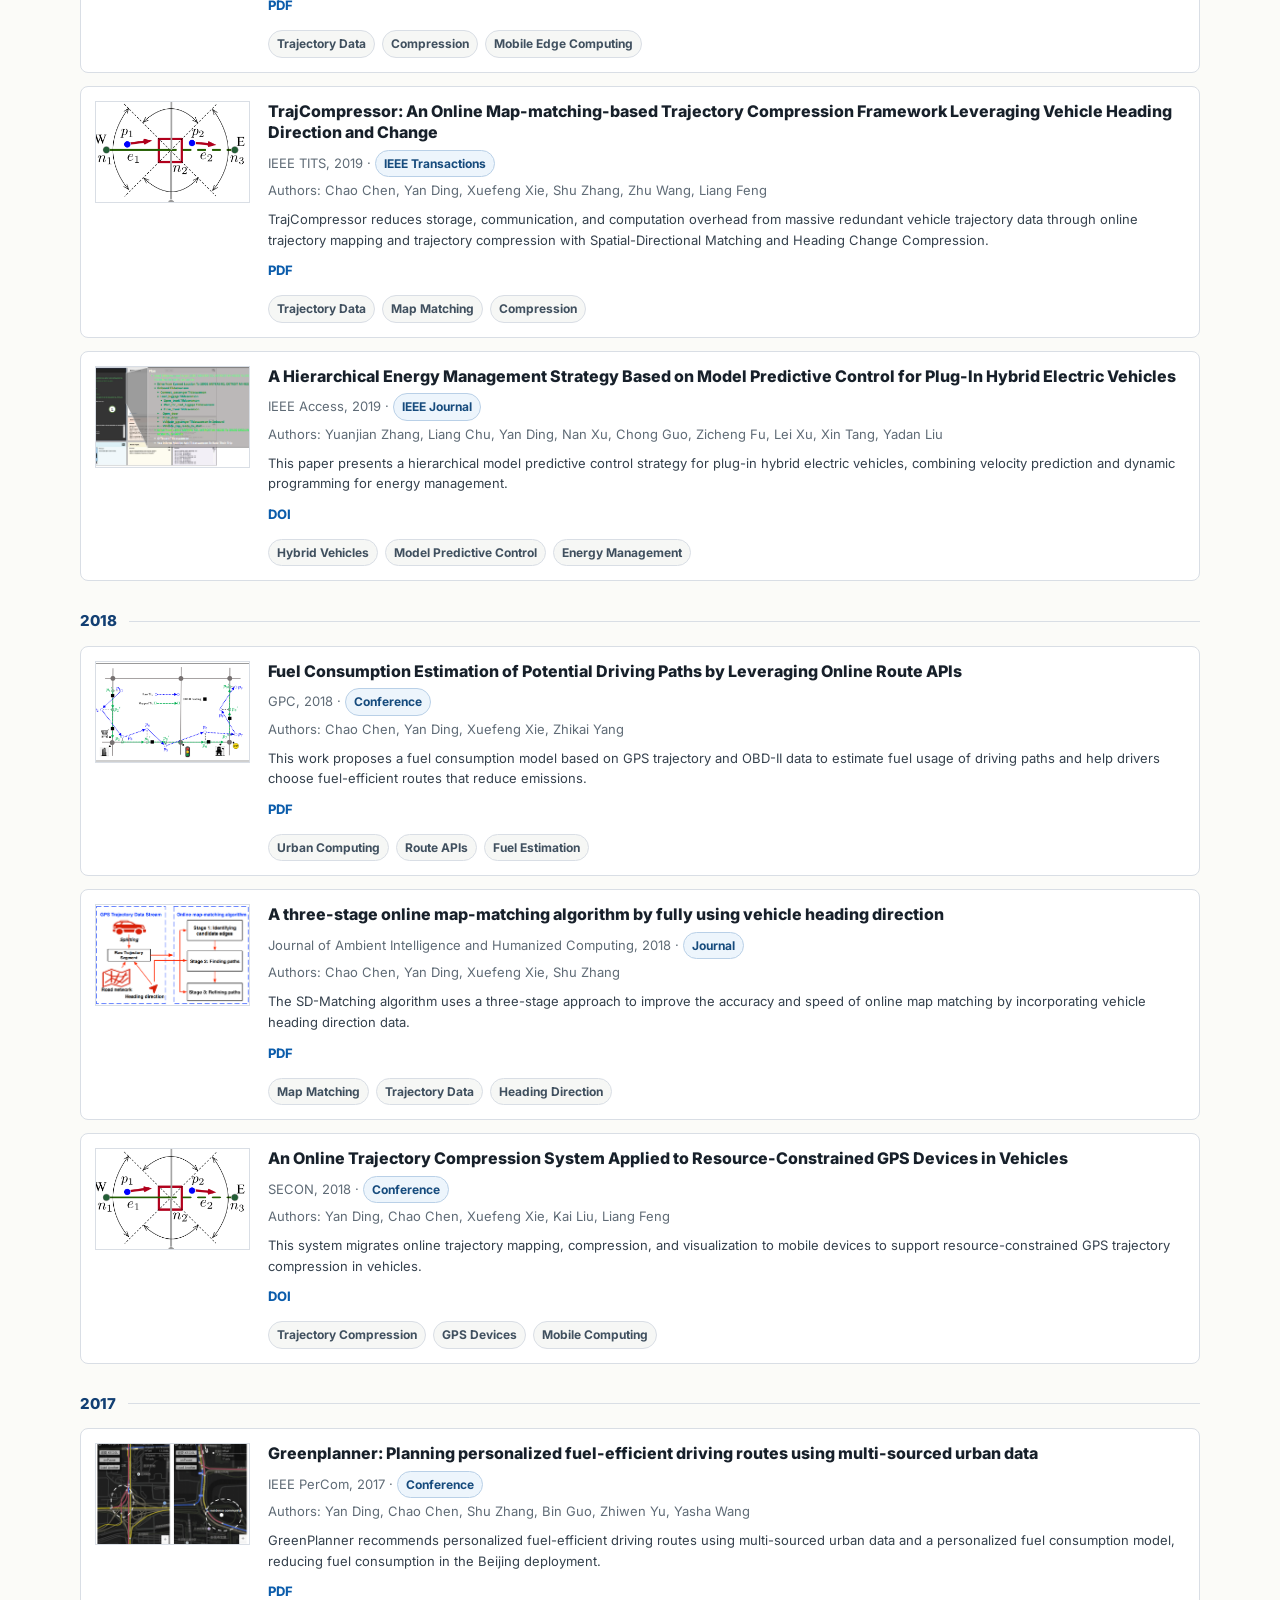
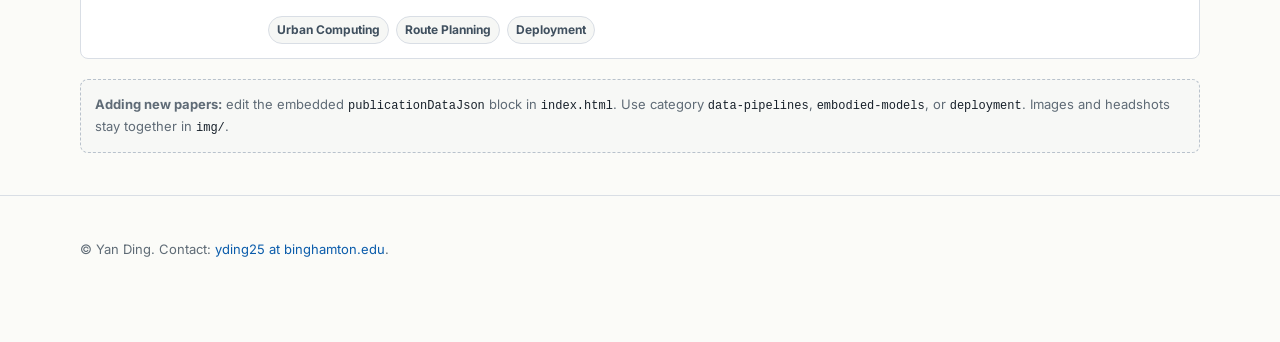
==== commit 6b20ecfd: "Update biography, publications, and VAP-TAMP workshop award" ====
--- a/index.html
+++ b/index.html
@@ -6,7 +6,7 @@
     <meta name="viewport" content="width=device-width, initial-scale=1">
     <title>Yan Ding</title>
     <meta name="description"
-        content="Yan Ding - CTO at Lumos Robotics. Embodied data pipelines, embodied manipulation models, robot learning, and real-world deployment.">
+        content="Yan Ding - Robotics researcher working on embodied AI, scalable robot data collection, vision-language-action models, mobile manipulation, and task and motion planning.">
     <link rel="preconnect" href="https://fonts.googleapis.com">
     <link rel="preconnect" href="https://fonts.gstatic.com" crossorigin>
     <link
@@ -342,7 +342,7 @@
 
         .demo-links {
             display: grid;
-            grid-template-columns: repeat(3, minmax(0, 1fr));
+            grid-template-columns: repeat(2, minmax(0, 1fr));
             gap: 14px;
         }
 
@@ -515,6 +515,28 @@
         .pub[hidden],
         .year-group[hidden] {
             display: none;
+        }
+
+        .pub-text-only {
+            grid-template-columns: 1fr;
+        }
+
+        .publication-highlight {
+            margin: 0 0 20px;
+            padding: 14px;
+            border: 1px solid #dcc898;
+            border-radius: 8px;
+            background: #fbf6e8;
+        }
+
+        .publication-highlight p {
+            margin: 8px 0 0;
+        }
+
+        .pub-award {
+            margin: 8px 0;
+            color: var(--gold);
+            font-size: 13px;
         }
 
         .pub img {
@@ -836,13 +858,15 @@
                 <div>
                     <h1>Yan Ding</h1>
                     <p class="lead">
-                        CTO at Lumos Robotics.
+                        Robotics researcher working on embodied AI.
                     </p>
                     <p class="role-line">
-                        Former CTO at One Star Robotics. Ph.D. in Computer Science, State University of New York at
-                        Binghamton. Previously a researcher at Shanghai AI Laboratory, with long-term work on mobile
-                        manipulation and robot-learning systems. FastUMI is one of my key efforts, connecting data
-                        collection, model training, and deployment for embodied manipulation.
+                        I work on robot learning and mobile manipulation, connecting scalable data collection,
+                        vision-language-action models, task and motion planning, and real-world deployment.
+                        I received my Ph.D. in Computer Science from the State University of New York at Binghamton.
+                        Previously, I was CTO at Lumos Robotics (until August 2026) and One Star Robotics,
+                        and a researcher at Shanghai AI Laboratory. FastUMI is one of my key efforts in connecting
+                        data collection, model training, and deployment for embodied manipulation.
                     </p>
                     <div class="affiliations">
                         <span>Part-time Researcher, Fudan University</span>
@@ -870,8 +894,7 @@
                     <div>
                         <h2>Robotic Demos</h2>
                         <p class="section-note">
-                            I keep most short videos on social and company channels. The homepage keeps this section
-                            compact and routes visitors to the right source.
+                            Short robot demos and project updates from my social channel and FastUMI.
                         </p>
                     </div>
                 </div>
@@ -885,15 +908,9 @@
                             target="_blank" rel="noopener">Open Channel</a>
                     </article>
                     <article class="tool-card demo-entry">
-                        <div class="demo-source">WeChat</div>
-                        <h3>WeChat Video Channel</h3>
-                        <p>Recent videos and field clips. The QR code opens as a standalone image.</p>
-                        <a class="button" href="img/WeChat_QR.jpg" target="_blank" rel="noopener">Open QR Code</a>
-                    </article>
-                    <article class="tool-card demo-entry">
-                        <div class="demo-source">Company</div>
-                        <h3>Lumos / FastUMI Videos</h3>
-                        <p>Selected product and deployment videos from Lumos Robotics and FastUMI.</p>
+                        <div class="demo-source">Project</div>
+                        <h3>FastUMI Videos</h3>
+                        <p>Selected data collection, robot learning, and deployment videos from FastUMI.</p>
                         <a class="button" href="https://fastumi.com/" target="_blank" rel="noopener">Open Site</a>
                     </article>
                 </div>
@@ -906,11 +923,15 @@
                     <div>
                         <h2>Publications</h2>
                         <p class="section-note">
-                            Selected works are shown directly on this page. Each item includes thumbnail, venue,
-                            contributors, links, and a short project summary.
+                            Selected papers, preprints, and manuscripts with publication details, links, and project summaries.
                         </p>
                     </div>
                 </div>
+                <aside class="publication-highlight" aria-label="Publication award">
+                    <span class="tag gold">Best Paper Award</span>
+                    <p><a href="https://vap-tamp.github.io/vap-tamp/" target="_blank" rel="noopener">VAP-TAMP</a>
+                        received the Best Paper Award from the Full-Shift Robot Co-Workers Workshop at IROS 2026.</p>
+                </aside>
                 <div class="filter-bar" aria-label="Publication filters">
                     <button class="filter-btn active" data-filter="all" type="button">All</button>
                     <button class="filter-btn" data-filter="data-pipelines" type="button">Data Infrastructure</button>
@@ -926,6 +947,216 @@
   {
     "year": "2026",
     "category": "embodied-models",
+    "image": "",
+    "title": "AWARE-VLA: Geometry-Grounded Anticipatory World-Action Representations from Large-Scale UMI Pretraining",
+    "venue": "Submitted to ICRA, 2026",
+    "level": "Unpublished Manuscript",
+    "contributors": "Anonymous authors",
+    "role": "Corresponding author",
+    "tags": [
+      "VLA",
+      "Geometry Grounding",
+      "UMI Pretraining"
+    ],
+    "summary": "Geometry-grounded anticipatory world-action representations from large-scale UMI pretraining. The manuscript is not yet public.",
+    "links": []
+  },
+  {
+    "year": "2026",
+    "category": "embodied-models",
+    "image": "img/vap-tamp.png",
+    "title": "Robot Planning and Situation Handling with Active Perception (VAP-TAMP)",
+    "venue": "IROS, 2026",
+    "level": "Flagship Robotics Conference",
+    "contributors": "Austine Oloo, Zainab Altaweel, Yohei Hayamizu, Peiqi Liu, Yan Ding, Saeid Amiri, Hao Yang, Andy Kaminski, Chad Esselink, Chris Paxton, Xiaohan Zhang, Shiqi Zhang",
+    "award": "Full-Shift Robot Co-Workers Workshop, IROS 2026",
+    "tags": [
+      "Active Perception",
+      "Task and Motion Planning",
+      "Situation Handling"
+    ],
+    "summary": "VAP-TAMP combines action knowledge, vision-language models, active view selection, and scene-graph reasoning to detect and handle unforeseen situations during robot plan execution, with evaluation in simulation and on a mobile manipulation platform.",
+    "links": [
+      {
+        "label": "Paper",
+        "url": "https://arxiv.org/abs/2604.26988"
+      },
+      {
+        "label": "Project",
+        "url": "https://vap-tamp.github.io/vap-tamp/"
+      }
+    ]
+  },
+  {
+    "year": "2026",
+    "category": "data-pipelines",
+    "image": "",
+    "title": "Assessing the Marginal Utility of Exocentric Head Views in UMI-Style Large-FoV Wrist-Camera Manipulation",
+    "venue": "arXiv, 2026",
+    "level": "Preprint",
+    "contributors": "Yuhui Duan, Shi Jin, Yuntian Wang, Jin Wang, Siao Liu, Wenchang Gao, Zhaxizhuoma, Yan Ding",
+    "tags": [
+      "UMI",
+      "Camera Design",
+      "Bimanual Manipulation"
+    ],
+    "summary": "This study compares wrist-only and wrist-plus-head camera policies on real bimanual manipulation tasks. It finds that head views help most when they add focused, task-relevant information, and examines how field of view and demonstration count affect performance.",
+    "links": [
+      {
+        "label": "Paper",
+        "url": "https://arxiv.org/abs/2610.14075"
+      }
+    ]
+  },
+  {
+    "year": "2026",
+    "category": "embodied-models",
+    "image": "img/internvla-a15.png",
+    "title": "InternVLA-A1.5: Unifying Understanding, Latent Foresight, and Action for Compositional Generalization",
+    "venue": "arXiv, 2026",
+    "level": "Preprint",
+    "contributors": "Haoxiang Ma, Junhao Cai, Xiaoxu Xu, Hao Li, Yuyin Yang, Yang Tian, Jiafei Cao, Hongrui Zhu, Zherui Qiu, Zhaxizhuoma, Yuqiang Yang, Jiaqi Peng, Xueyuan Wei, Yangkun Zhu, Jiahao Jiang, Xing Gao, Hanqing Wang, Feng Yuan, Kailin Li, Xueyue Zhu, Tai Wang, Yan Ding, Jiangmiao Pang, Jia Zeng, Jingjing Zhang, Bowen Zhou, Yao Mu, Chunhua Shen, Weinan Zhang",
+    "tags": [
+      "Vision-Language-Action",
+      "Latent Foresight",
+      "Compositional Generalization"
+    ],
+    "summary": "InternVLA-A1.5 combines vision-language understanding, latent visual foresight, and continuous action generation. Learnable foresight tokens transfer dynamics knowledge from a frozen video model during training, while a lightweight action expert supports deployment without the video branch.",
+    "links": [
+      {
+        "label": "Paper",
+        "url": "https://arxiv.org/abs/2607.04988"
+      },
+      {
+        "label": "Project",
+        "url": "https://internrobotics.github.io/internvla-a15.github.io/"
+      },
+      {
+        "label": "Code",
+        "url": "https://github.com/InternRobotics/InternVLA-A-series"
+      }
+    ]
+  },
+  {
+    "year": "2026",
+    "category": "deployment",
+    "image": "",
+    "title": "A Scalable Embodied Intelligence Platform for Seamless Real-to-Sim-to-Real Transfer of Household Mobile Manipulation Tasks",
+    "venue": "CCF Transactions on Pervasive Computing and Interaction, 8:541–558, 2026",
+    "level": "Journal",
+    "contributors": "Kui Yang, Xianlei Long, Haoxuan Li, Yan Ding, Chao Chen",
+    "tags": [
+      "BestMan",
+      "Mobile Manipulation",
+      "Real-to-Sim-to-Real"
+    ],
+    "summary": "This extended BestMan platform connects automated scene reconstruction, simulation-guided task formalization and skill learning, and hardware-independent deployment. It supports a complete real-to-sim-to-real workflow for household mobile manipulation across heterogeneous robots.",
+    "links": [
+      {
+        "label": "Paper",
+        "url": "https://link.springer.com/article/10.1007/s42486-026-00238-y"
+      },
+      {
+        "label": "arXiv",
+        "url": "https://arxiv.org/abs/2606.18646"
+      },
+      {
+        "label": "Project",
+        "url": "https://bestmansim.com/"
+      }
+    ],
+    "role": "Corresponding author"
+  },
+  {
+    "year": "2026",
+    "category": "data-pipelines",
+    "image": "img/umi-bench.png",
+    "title": "UMI-Bench 1.0: An Open and Reproducible Real-World Benchmark for Tabletop Robotic Manipulation with UMI Data",
+    "venue": "arXiv, 2026",
+    "level": "Preprint",
+    "contributors": "Shi Jin, Yuntian Wang, Yuhui Duan, Di Wu, Gaoqi Dong, Xiaohang Liu, Xiaotong Li, Hongfei Jia, Zehao Zhang, Tianyu Wang, Zhongjie Jia, Yuanqi Yao, Chenjia Bai, Zhaxizhuoma, Siao Liu, Nieqing Cao, Jin Wang, Chao Yu, Yan Ding",
+    "tags": [
+      "UMI",
+      "Real-World Benchmark",
+      "Reproducible Evaluation"
+    ],
+    "summary": "UMI-Bench standardizes real-robot evaluation of UMI-trained manipulation policies. A unified protocol connects demonstration collection, scene reset, policy execution, result logging, and task-factor analysis to measure generalization beyond curated demonstrations.",
+    "links": [
+      {
+        "label": "Paper",
+        "url": "https://arxiv.org/abs/2606.10382"
+      },
+      {
+        "label": "Project",
+        "url": "https://umibenchmark.github.io/"
+      },
+      {
+        "label": "Dataset",
+        "url": "https://huggingface.co/datasets/UMIbenchmark/UMI-Benchmark-v1"
+      },
+      {
+        "label": "Models",
+        "url": "https://huggingface.co/UMIbenchmark/UMI-Benchmark-v1-checkpoints"
+      }
+    ]
+  },
+  {
+    "year": "2026",
+    "category": "embodied-models",
+    "image": "img/vista.png",
+    "title": "VISTA: Vision-Grounded and Physics-Validated Adaptation of UMI data for VLA Training",
+    "venue": "arXiv, 2026",
+    "level": "Preprint",
+    "contributors": "Siyuan Yang, Linzheng Guo, Ouyang Lu, Zhaxizhuoma, Daoran Zhang, Xinmiao Wang, Ting Xiao, Fangzheng Yan, Zhijun Chen, Yan Ding, Chao Yu, Chenjia Bai, Xuelong Li",
+    "tags": [
+      "Vision-Language-Action",
+      "UMI",
+      "Physical Validation"
+    ],
+    "summary": "VISTA adapts UMI demonstrations for VLA training by aligning perception to wrist-mounted fisheye images and filtering trajectories for physical feasibility. It combines UMI-VQA supervision, trajectory scoring, and two-stage vision-language-action training.",
+    "links": [
+      {
+        "label": "Paper",
+        "url": "https://arxiv.org/abs/2606.04708"
+      },
+      {
+        "label": "Project",
+        "url": "https://tele-umi-vista.github.io/"
+      },
+      {
+        "label": "Code",
+        "url": "https://github.com/TeleHuman/umi-vista"
+      }
+    ]
+  },
+  {
+    "year": "2026",
+    "category": "data-pipelines",
+    "image": "",
+    "title": "U-ARM: Ultra Low-cost General Teleoperation Interface for Robot Manipulation",
+    "venue": "RSS 2026 RoboData Workshop",
+    "level": "Workshop Paper",
+    "contributors": "Yanwen Zou, Zhaoye Zhou, Chenyang Shi, Zewei Ye, Junda Huang, Yan Ding, Bo Zhao",
+    "tags": [
+      "Teleoperation",
+      "Low-Cost Hardware",
+      "Robot Data Collection"
+    ],
+    "summary": "U-Arm is a low-cost leader-follower teleoperation interface with three 3D-printed configurations for different robot arms. Its hardware and control design supports efficient demonstration collection, simulation testing, and real-world robot manipulation.",
+    "links": [
+      {
+        "label": "Paper",
+        "url": "https://arxiv.org/abs/2509.02437"
+      },
+      {
+        "label": "Code",
+        "url": "https://github.com/MINT-SJTU/LeRobot-Anything-U-Arm"
+      }
+    ]
+  },
+  {
+    "year": "2026",
+    "category": "embodied-models",
     "image": "img/dynamoe.png",
     "title": "DynaMoE: Dynamic Target Interception via Velocity-Conditioned Mixture of Experts",
     "venue": "IEEE Robotics and Automation Letters (RA-L), Under Review",
@@ -995,6 +1226,114 @@
     ]
   },
   {
+    "year": "2026",
+    "category": "deployment",
+    "image": "img/moma_pos.jpg",
+    "title": "MoMa-Pos: An Efficient Object-Kinematic-Aware Base Placement Determination Framework for Mobile Manipulation",
+    "venue": "ICA3PP 2025, LNCS 16383, 2026",
+    "level": "Conference Paper",
+    "contributors": "Beichen Shao, Nieqing Cao, Yan Ding, Xingchen Wang, Fuqiang Gu, Chao Chen",
+    "tags": [
+      "Scene Deployment",
+      "Mobile Manipulation",
+      "Base Placement"
+    ],
+    "summary": "MoMa-Pos addresses the problem of selecting feasible base positions before navigation-manipulation tasks in cluttered real-world environments with furniture, obstacles, and many objects.",
+    "links": [
+      {
+        "label": "Paper",
+        "url": "https://arxiv.org/abs/2403.19940"
+      },
+      {
+        "label": "DOI",
+        "url": "https://doi.org/10.1007/978-981-95-8405-5_14"
+      },
+      {
+        "label": "Code",
+        "url": "https://github.com/AutonoBot-Lab/Project_MoMa-Pos"
+      }
+    ]
+  },
+  {
+    "year": "2025",
+    "category": "embodied-models",
+    "image": "",
+    "title": "OVA-Fields: Weakly Supervised Open-Vocabulary Affordance Fields for Robot Operational Part Detection",
+    "venue": "ICCV, 2025",
+    "level": "Top Vision Conference",
+    "contributors": "Heng Su, Mengying Xie, Nieqing Cao, Yan Ding, Beichen Shao, Xianlei Long, Fuqiang Gu, Chao Chen",
+    "tags": [
+      "Open-Vocabulary Affordance",
+      "3D Scene Understanding",
+      "Robot Manipulation"
+    ],
+    "summary": "OVA-Fields grounds open-vocabulary instructions in actionable object parts within 3D scenes. It combines geometric encoding and semantic affordance representations to support targeted robot manipulation from complex natural-language commands.",
+    "links": [
+      {
+        "label": "Paper",
+        "url": "https://openaccess.thecvf.com/content/ICCV2025/html/Su_OVA-Fields_Weakly_Supervised_Open-Vocabulary_Affordance_Fields_for_Robot_Operational_Part_ICCV_2025_paper.html"
+      },
+      {
+        "label": "Code",
+        "url": "https://github.com/vlasu19/OVA-Fields"
+      }
+    ]
+  },
+  {
+    "year": "2025",
+    "category": "embodied-models",
+    "image": "",
+    "title": "Think Small, Act Big: Primitive Prompt Learning for Lifelong Robot Manipulation",
+    "venue": "CVPR, 2025",
+    "level": "Top Vision Conference",
+    "contributors": "Yuanqi Yao, Siao Liu, Haoming Song, Delin Qu, Qizhi Chen, Yan Ding, Bin Zhao, Zhigang Wang, Xuelong Li, Dong Wang",
+    "tags": [
+      "Lifelong Learning",
+      "Primitive Prompt Learning",
+      "Robot Manipulation"
+    ],
+    "summary": "Primitive Prompt Learning represents reusable manipulation primitives with prompts learned across multiple skills. New skills add prompts while retaining pretrained ones, enabling knowledge transfer and continued skill acquisition in simulated and real-world robot tasks.",
+    "links": [
+      {
+        "label": "Paper",
+        "url": "https://openaccess.thecvf.com/content/CVPR2025/html/Yao_Think_Small_Act_Big_Primitive_Prompt_Learning_for_Lifelong_Robot_CVPR_2025_paper.html"
+      },
+      {
+        "label": "arXiv",
+        "url": "https://arxiv.org/abs/2504.00420"
+      }
+    ]
+  },
+  {
+    "year": "2025",
+    "category": "embodied-models",
+    "image": "",
+    "title": "Learning 2D Invariant Affordance Knowledge for 3D Affordance Grounding",
+    "venue": "AAAI, 2025",
+    "level": "Flagship AI Conference",
+    "contributors": "Xianqiang Gao, Pingrui Zhang, Delin Qu, Dong Wang, Zhigang Wang, Yan Ding, Bin Zhao",
+    "tags": [
+      "3D Affordance Grounding",
+      "Invariant Representations",
+      "Cross-Modal Learning"
+    ],
+    "summary": "MIFAG learns affordance knowledge shared across multiple human-object interaction images and transfers it to 3D point clouds. It introduces an affordance dictionary and adaptive fusion to improve grounding across changes in object geometry and appearance.",
+    "links": [
+      {
+        "label": "Paper",
+        "url": "https://ojs.aaai.org/index.php/AAAI/article/view/32318"
+      },
+      {
+        "label": "Project",
+        "url": "https://goxq.github.io/mifag/"
+      },
+      {
+        "label": "arXiv",
+        "url": "https://arxiv.org/abs/2408.13024"
+      }
+    ]
+  },
+  {
     "year": "2025",
     "category": "embodied-models",
     "image": "img/asyncvla.png",
@@ -1057,15 +1396,24 @@
       "LLM Grounding"
     ],
     "summary": "LLM-GROP uses prompting to extract commonsense knowledge about object configurations from a large language model and instantiates it with a task and motion planner, enabling successful and efficient multi-object rearrangement in various environments with a mobile manipulator.",
-    "links": []
+    "links": [
+      {
+        "label": "Paper",
+        "url": "https://arxiv.org/abs/2511.07727"
+      },
+      {
+        "label": "DOI",
+        "url": "https://doi.org/10.1177/02783649251378196"
+      }
+    ]
   },
   {
     "year": "2025",
     "category": "data-pipelines",
     "image": "img/MoMa-Kitchen.png",
     "title": "MoMa-Kitchen: A 100K+ Benchmark for Affordance-Grounded Last-Mile Navigation in Mobile Manipulation",
-    "venue": "Under Review",
-    "level": "Benchmark / Dataset",
+    "venue": "ICCV, 2025",
+    "level": "Top Vision Conference",
     "contributors": "Pingrui Zhang, Xianqiang Gao, Yuhan Wu, Kehui Liu, Dong Wang, Zhigang Wang, Bin Zhao, Yan Ding, Xuelong Li",
     "tags": [
       "Benchmark",
@@ -1081,6 +1429,10 @@
       {
         "label": "Project",
         "url": "https://momakitchen.github.io/"
+      },
+      {
+        "label": "Proceedings",
+        "url": "https://openaccess.thecvf.com/content/ICCV2025/html/Zhang_MoMa-Kitchen_A_100K_Benchmark_for_Affordance-Grounded_Last-Mile_Navigation_in_Mobile_ICCV_2025_paper.html"
       }
     ]
   },
@@ -1089,8 +1441,8 @@
     "category": "data-pipelines",
     "image": "img/agibot-world.png",
     "title": "AgiBot World Colosseo: A Large-scale Manipulation Platform for Scalable and Intelligent Embodied Systems",
-    "venue": "Under Review",
-    "level": "Large-Scale Platform",
+    "venue": "IROS, 2025",
+    "level": "Flagship Robotics Conference",
     "contributors": "Team AgiBot-World",
     "tags": [
       "Robot Data",
@@ -1106,6 +1458,10 @@
       {
         "label": "Project",
         "url": "https://opendrivelab.com/blog/agibot-world/"
+      },
+      {
+        "label": "DOI",
+        "url": "https://doi.org/10.1109/IROS60139.2025.11247088"
       }
     ]
   },
@@ -1205,8 +1561,8 @@
     "category": "embodied-models",
     "image": "img/spatialvla.png",
     "title": "SpatialVLA: Exploring Spatial Representations for Visual-Language-Action Model",
-    "venue": "arXiv, 2025",
-    "level": "Preprint",
+    "venue": "Robotics: Science and Systems (RSS), 2025",
+    "level": "Robotics: Science and Systems",
     "contributors": "Delin Qu, Haoming Song, Qizhi Chen, Dong Wang, Yuanqi Yao, Xinyi Ye, Yan Ding, Zhigang Wang, Jiayuan Gu, Bin Zhao, Xuelong Li",
     "tags": [
       "VLA",
@@ -1224,8 +1580,8 @@
         "url": "https://spatialvla.github.io/"
       },
       {
-        "label": "OpenReview",
-        "url": "https://openreview.net/forum?id=8OIwIEF1kV"
+        "label": "Proceedings",
+        "url": "https://www.roboticsproceedings.org/rss21/p011.html"
       }
     ]
   },
@@ -1276,13 +1632,13 @@
     ]
   },
   {
-    "year": "2024",
+    "year": "2025",
     "category": "deployment",
     "image": "img/BestMan.png",
     "title": "BestMan: A Modular Mobile Manipulator Platform for Embodied AI with Unified Simulation-Hardware APIs",
-    "venue": "FCS Letter",
-    "level": "Platform Paper",
-    "contributors": "Kui Yang, Nieqing Cao, Yan Ding, Chao Chen",
+    "venue": "Frontiers of Computer Science, 19(9):199361, 2025",
+    "level": "Journal Letter",
+    "contributors": "Kui Yang, Nieqing Cao, Beichen Shao, Xingchen Wang, Yan Ding, Chao Chen",
     "tags": [
       "Platform",
       "Simulation-Hardware APIs",
@@ -1297,6 +1653,10 @@
       {
         "label": "Project",
         "url": "https://bestmansim.com/"
+      },
+      {
+        "label": "DOI",
+        "url": "https://doi.org/10.1007/s11704-025-41109-6"
       }
     ]
   },
@@ -1318,31 +1678,6 @@
       {
         "label": "Paper",
         "url": "https://arxiv.org/pdf/2404.02817"
-      }
-    ]
-  },
-  {
-    "year": "2024",
-    "category": "deployment",
-    "image": "img/moma_pos.jpg",
-    "title": "MoMa-Pos: Where Should Mobile Manipulators Stand in Cluttered Environment Before Task Execution?",
-    "venue": "Under Review",
-    "level": "Deployment Geometry",
-    "contributors": "Beichen Shao, Yan Ding, Xingchen Wang, Xuefeng Xie, Fuqiang Gu, Jun Luo, Chao Chen",
-    "tags": [
-      "Scene Deployment",
-      "Mobile Manipulation",
-      "Base Placement"
-    ],
-    "summary": "MoMa-Pos addresses the problem of selecting feasible base positions before navigation-manipulation tasks in cluttered real-world environments with furniture, obstacles, and many objects.",
-    "links": [
-      {
-        "label": "Paper",
-        "url": "https://arxiv.org/pdf/2403.19940.pdf"
-      },
-      {
-        "label": "Project",
-        "url": "https://yding25.com/MoMa-Pos/"
       }
     ]
   },
@@ -1925,14 +2260,19 @@
                     ).join("");
                     const tags = (paper.tags || []).map((tag) => `<span class="tag">${tag}</span>`).join("");
                     const summary = paper.summary ? `<p class="pub-summary">${paper.summary}</p>` : "";
+                    const image = paper.image ? `<img src="${paper.image}" alt="${paper.title}">` : "";
+                    const role = paper.role ? `<p class="pub-contributors">My role: ${paper.role}</p>` : "";
+                    const award = paper.award ? `<p class="pub-award"><span class="tag gold">Best Paper Award</span> ${paper.award}</p>` : "";
 
                     return `
-                        <article class="pub" data-category="${paper.category}">
-                            <img src="${paper.image}" alt="${paper.title}">
+                        <article class="pub${paper.image ? "" : " pub-text-only"}" data-category="${paper.category}">
+                            ${image}
                             <div>
                                 <p class="pub-title">${paper.title}</p>
                                 <p class="pub-meta">${paper.venue} · <span class="tag blue">${paper.level}</span></p>
-                                <p class="pub-contributors">Major contributors: ${paper.contributors}</p>
+                                <p class="pub-contributors">Authors: ${paper.contributors}</p>
+                                ${role}
+                                ${award}
                                 ${summary}
                                 ${links ? `<div class="pub-links">${links}</div>` : ""}
                                 ${tags ? `<div class="pub-tags">${tags}</div>` : ""}
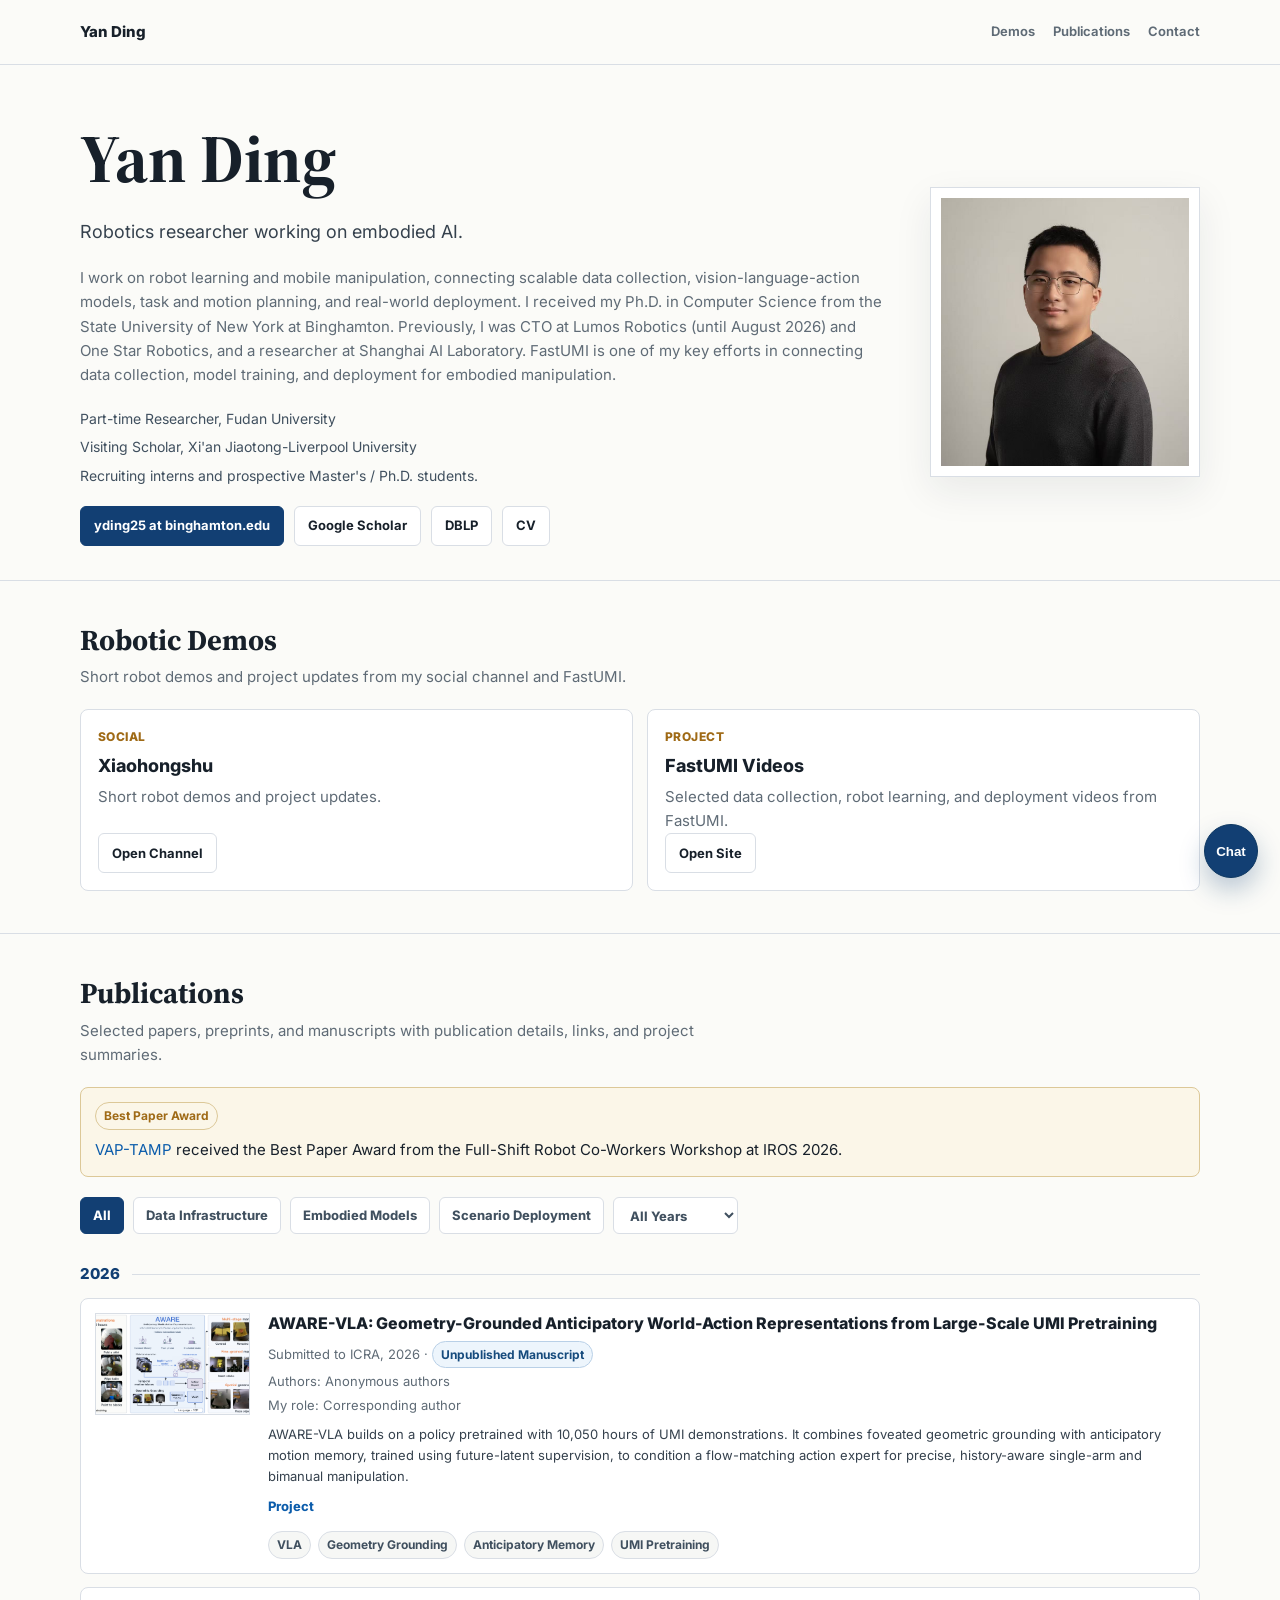
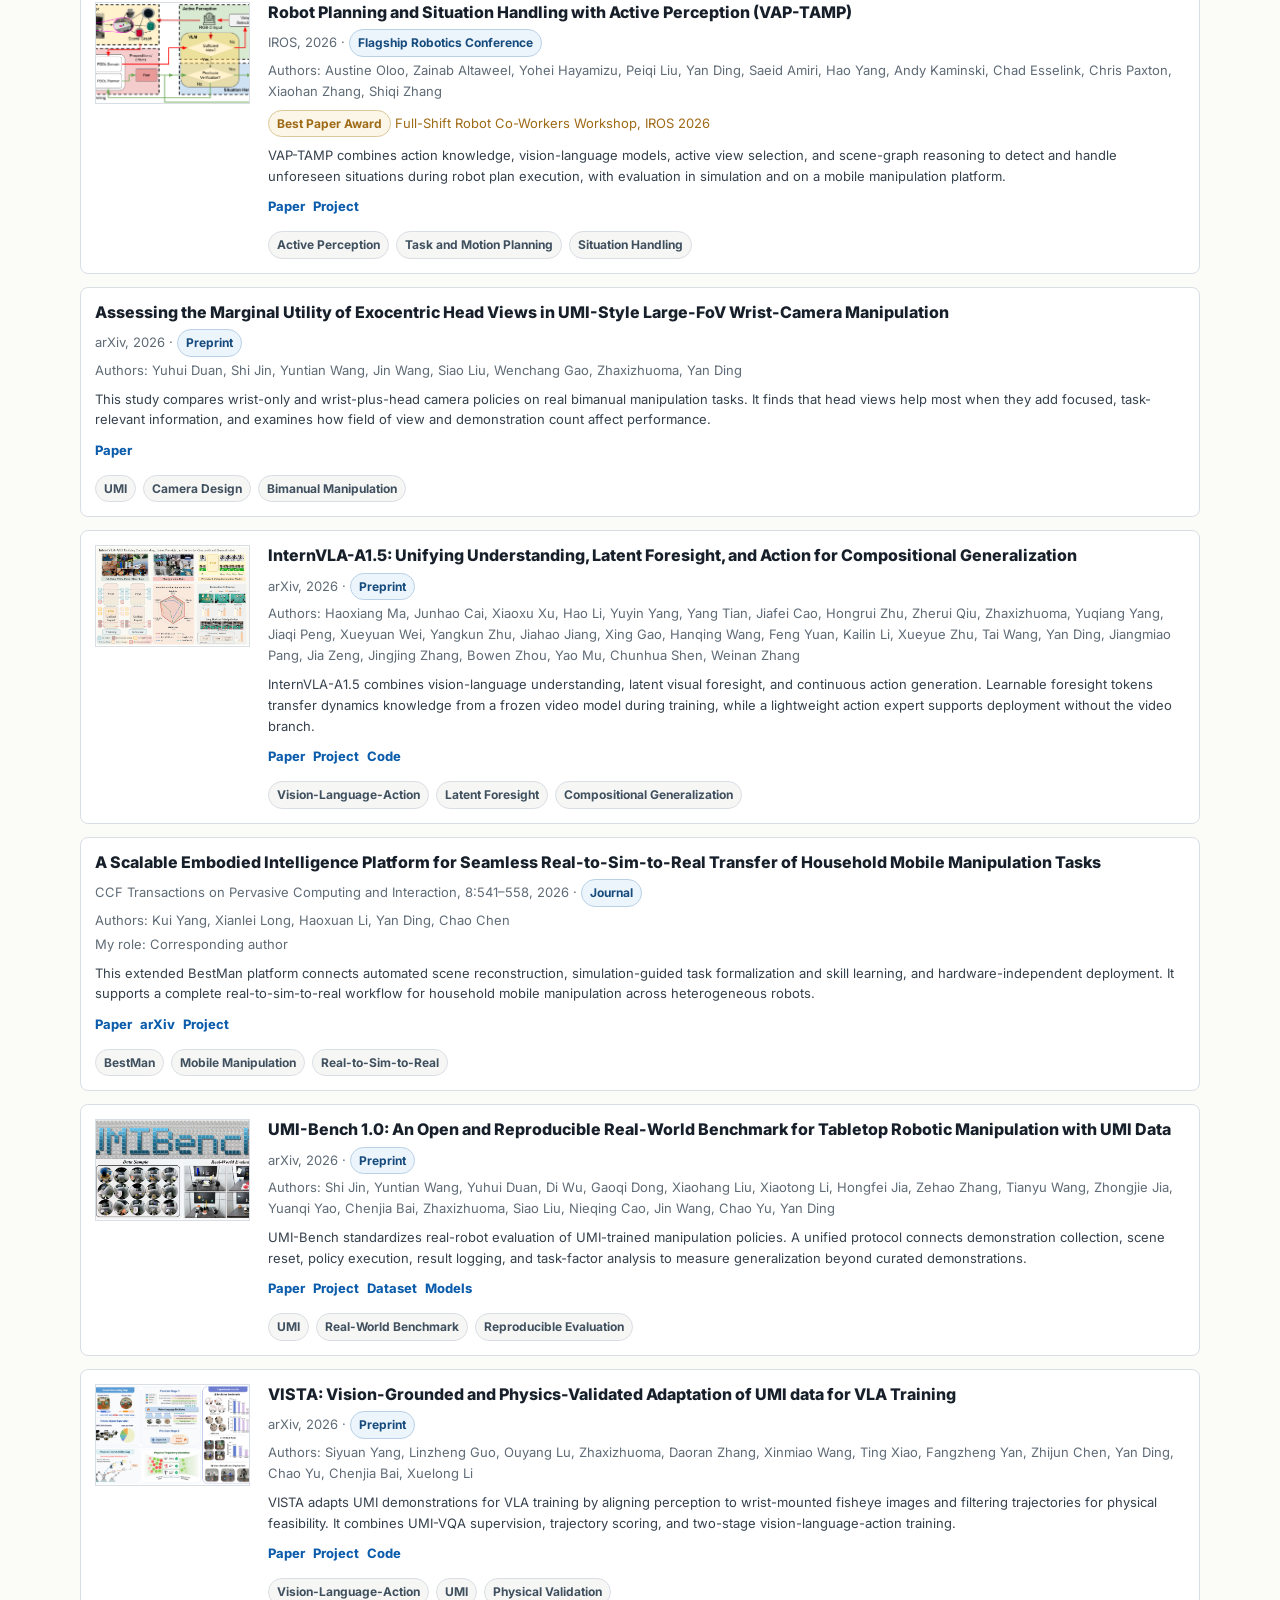
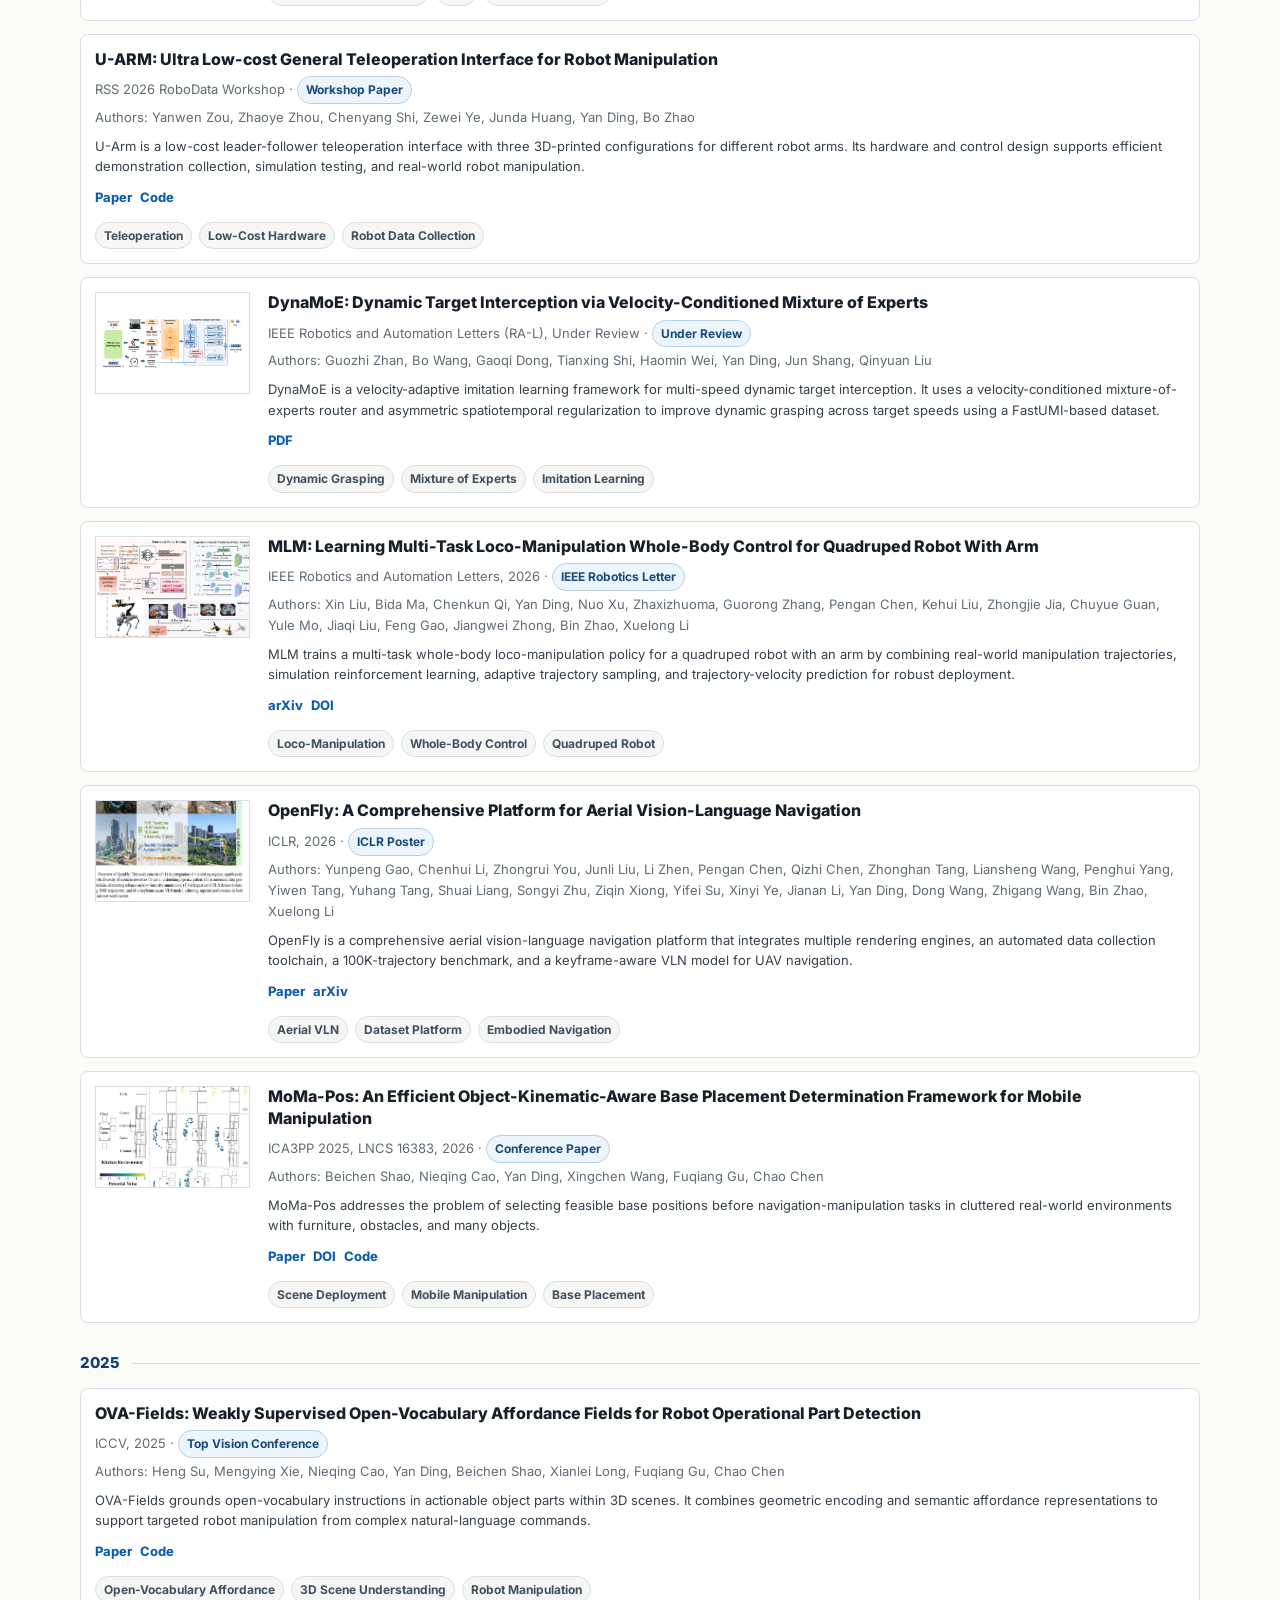
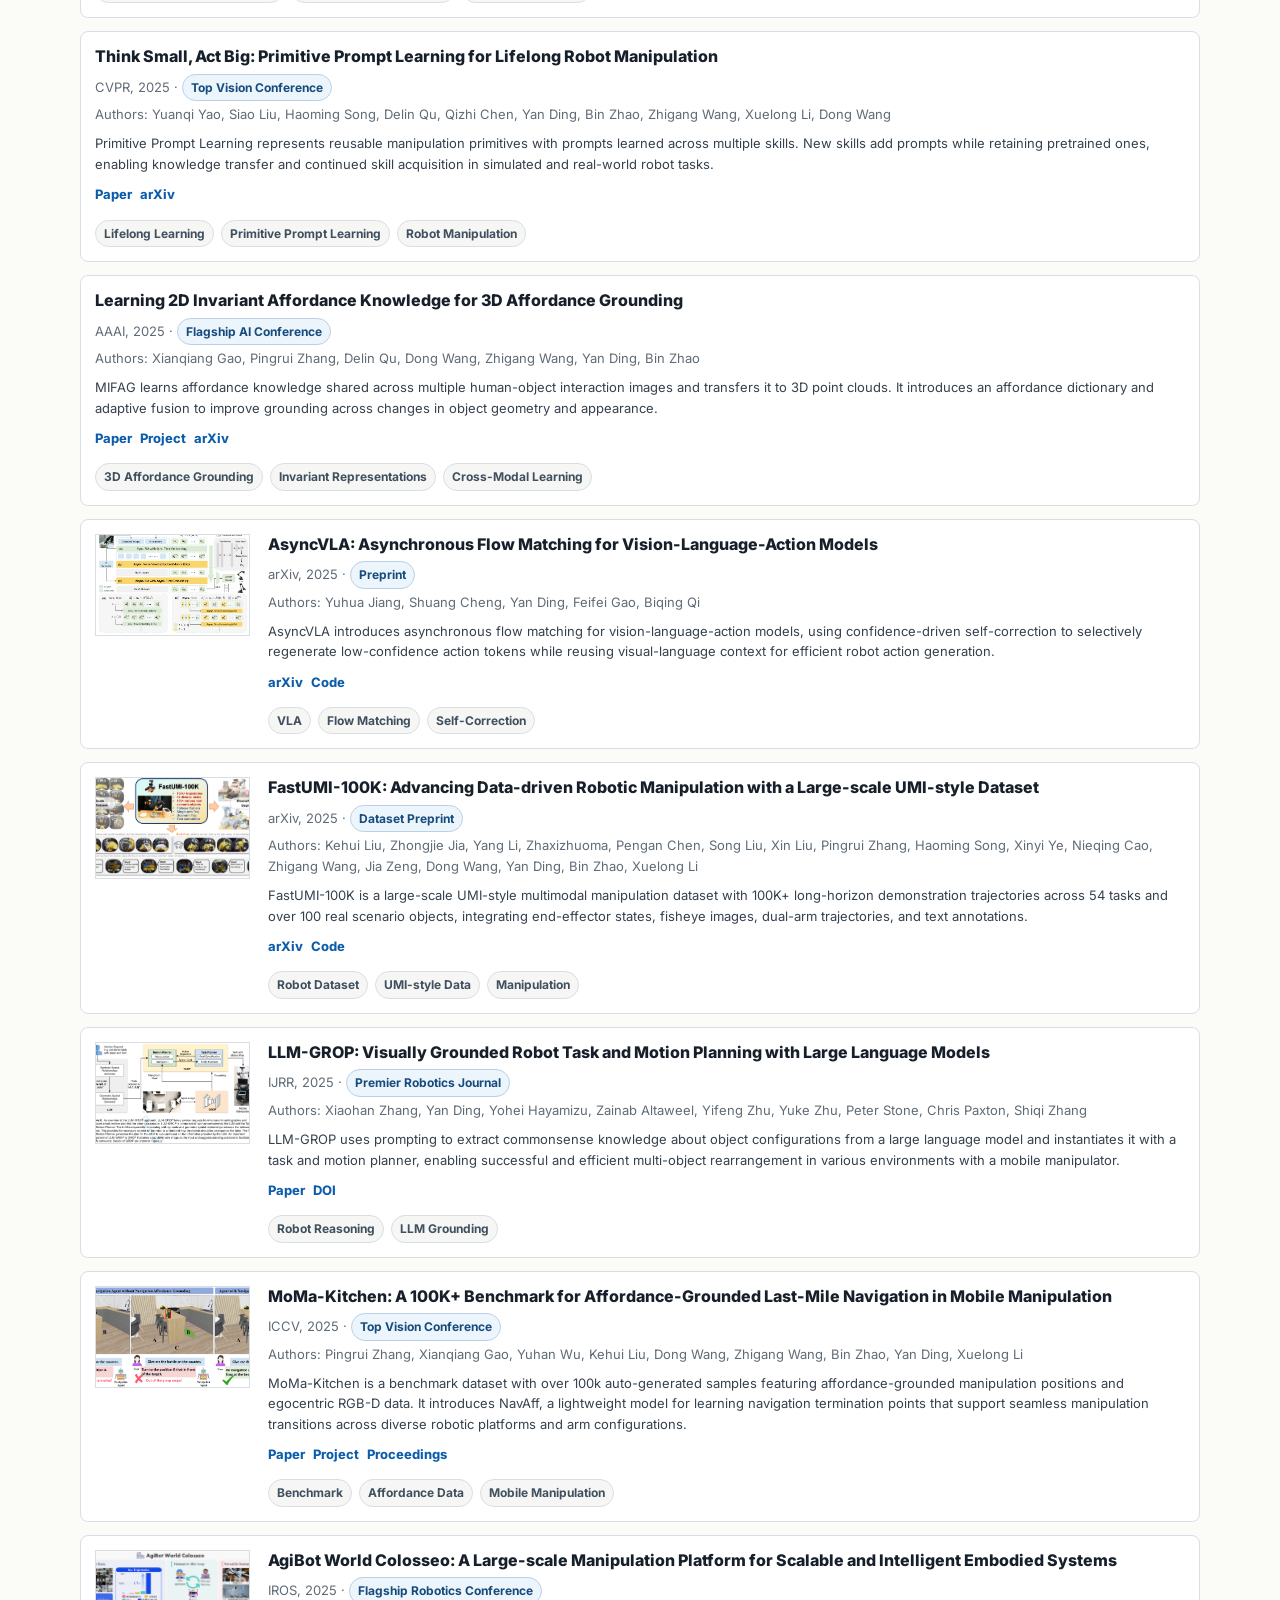
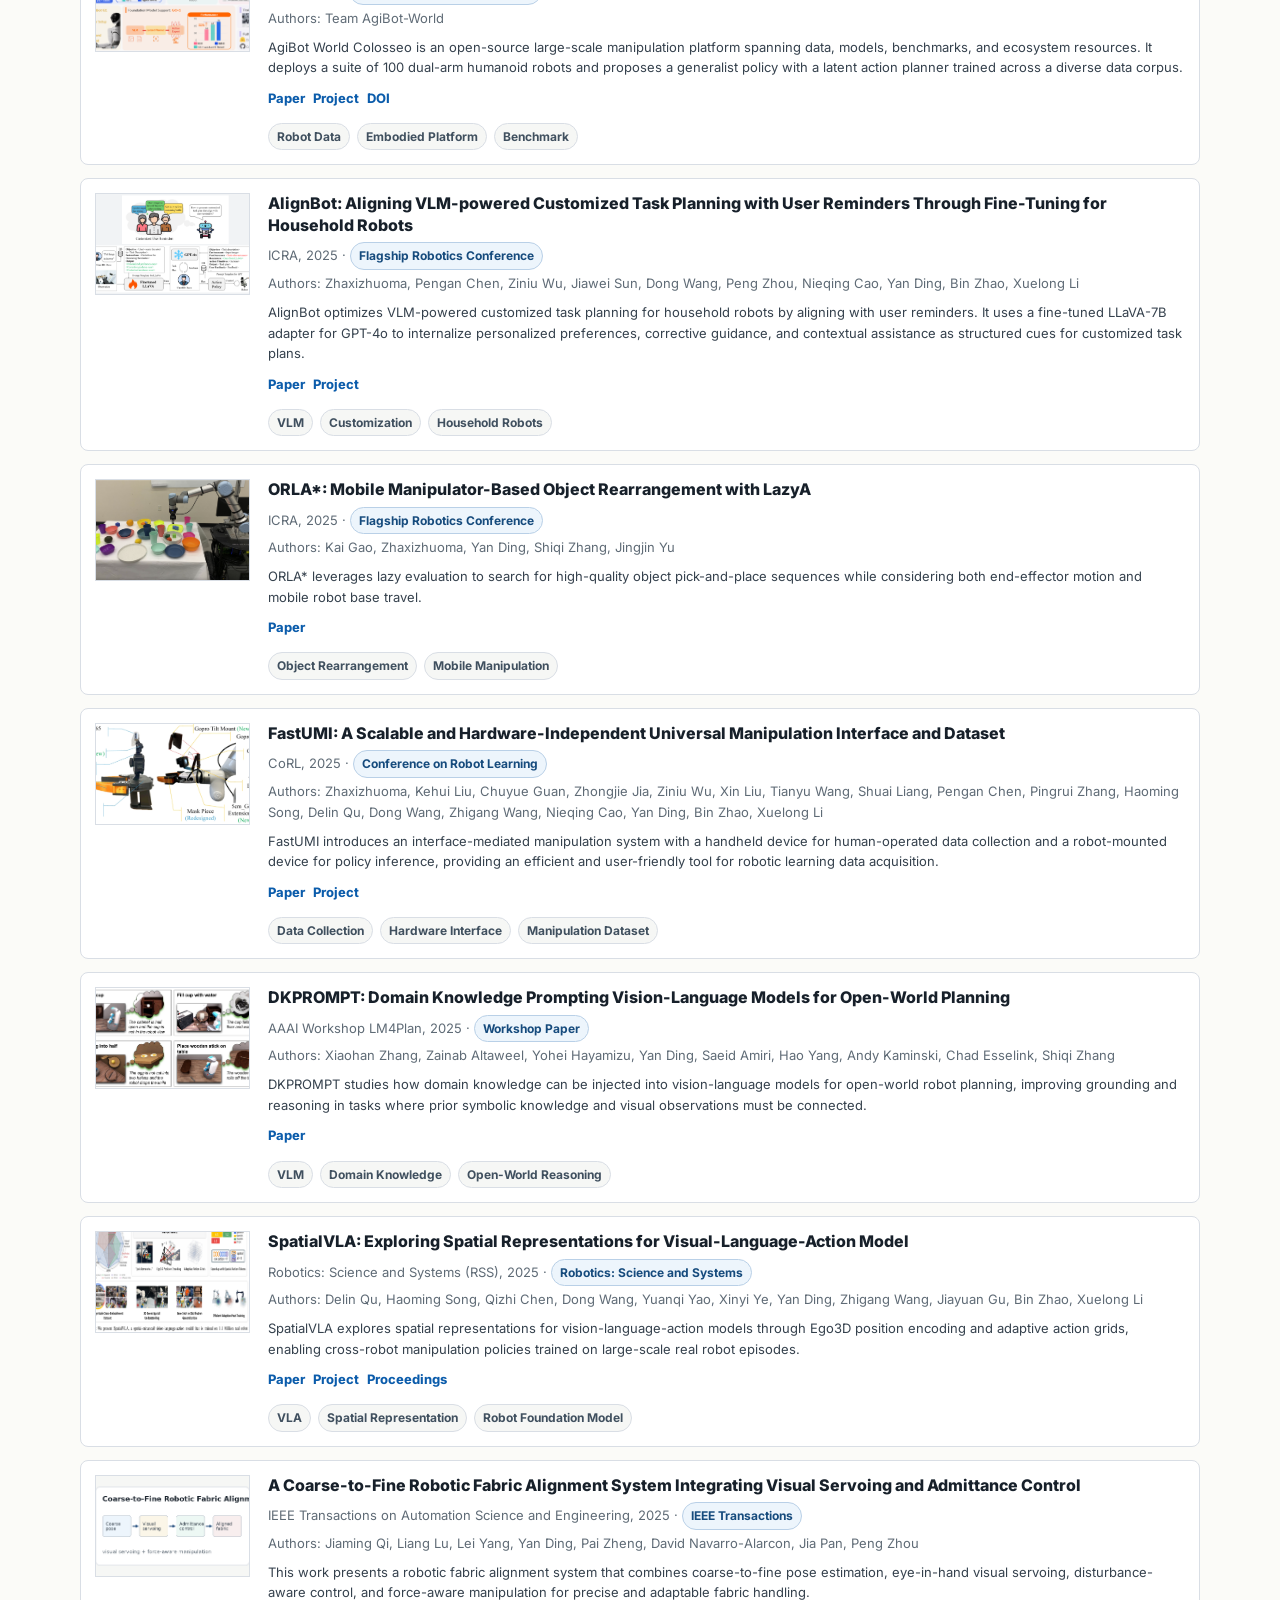
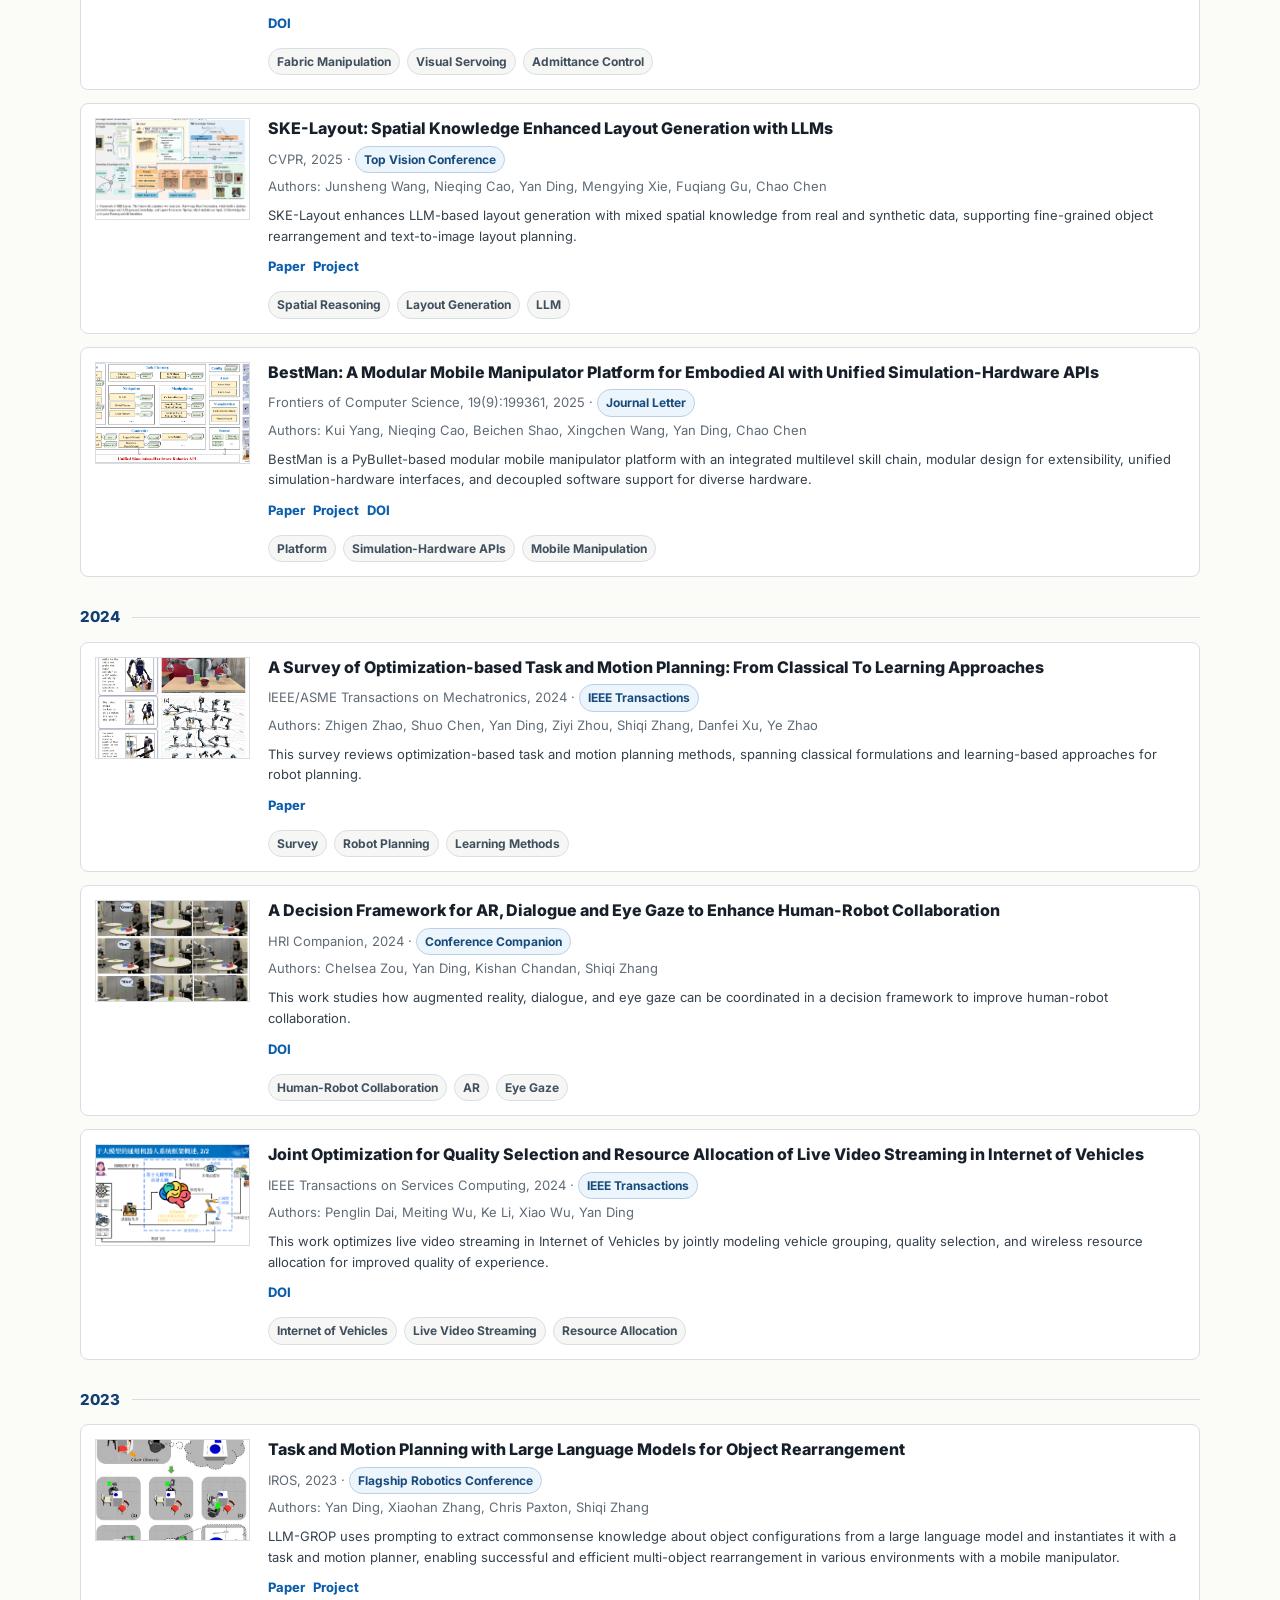
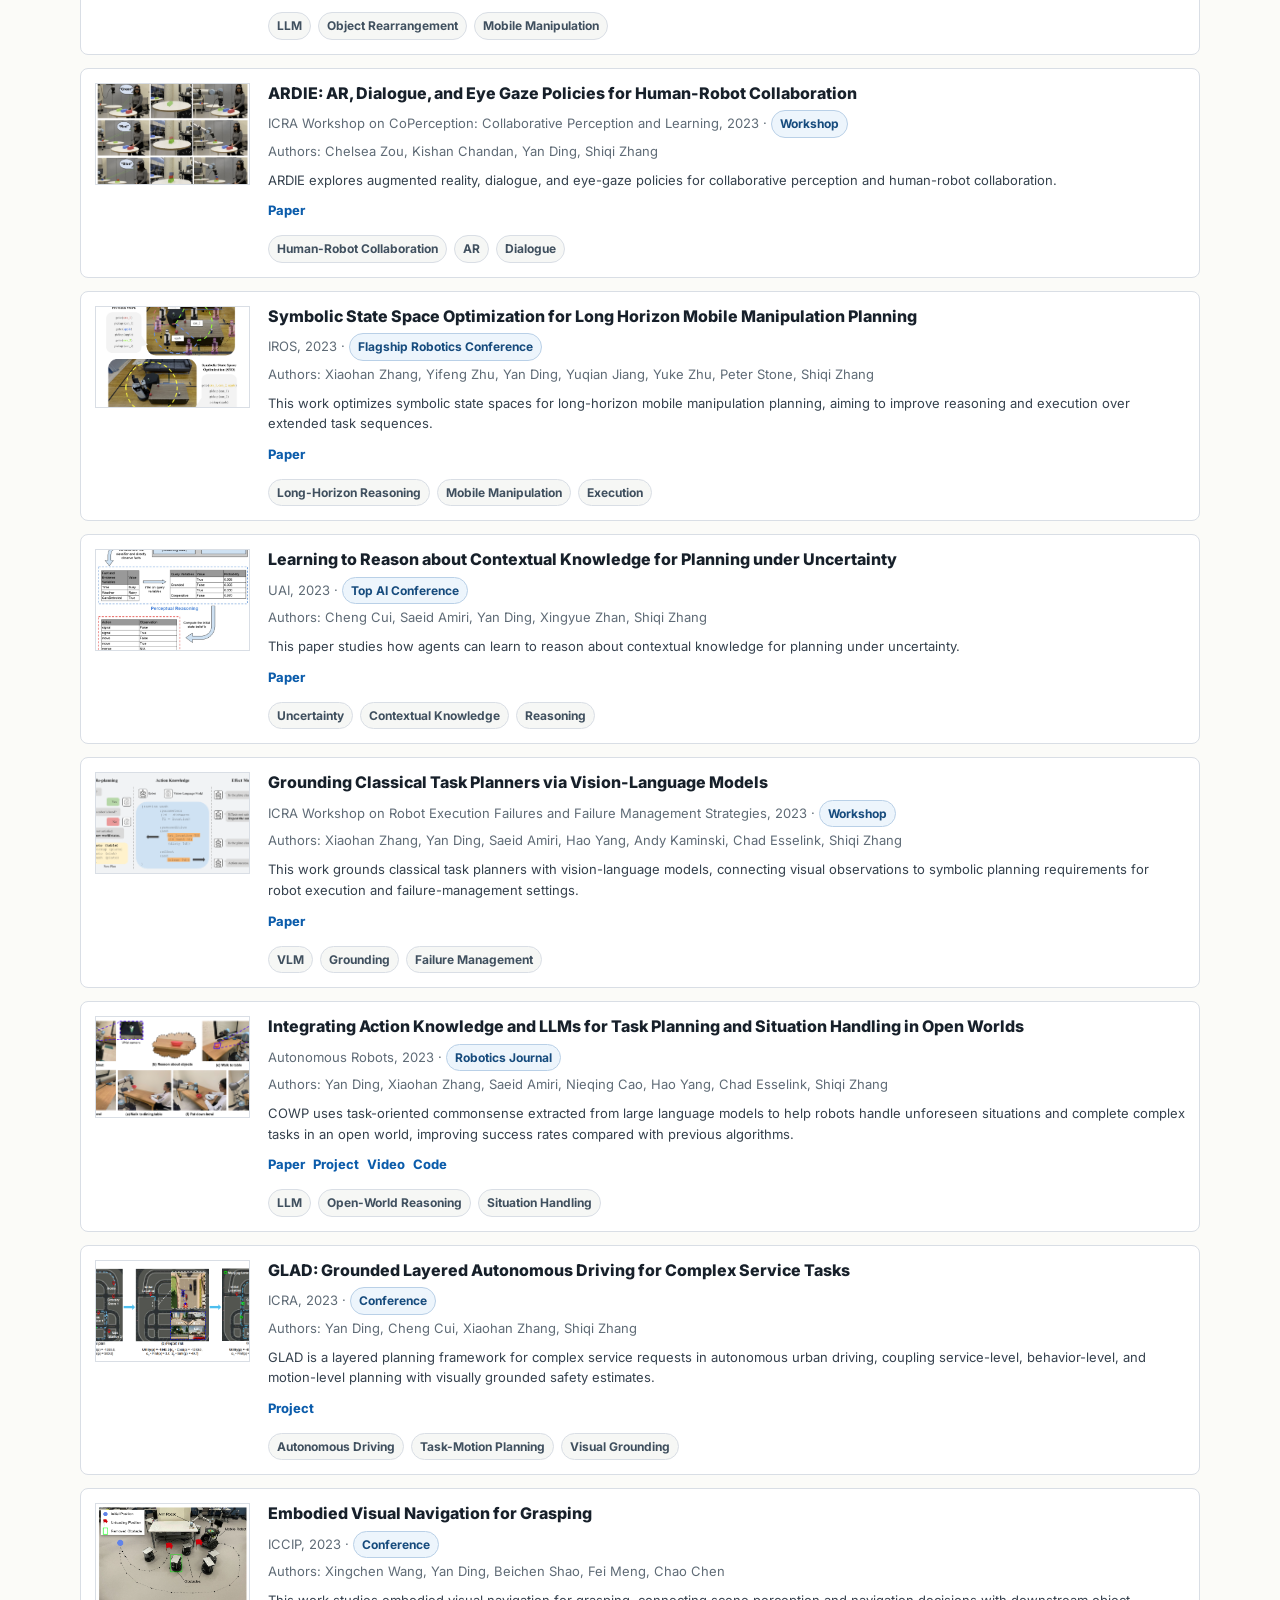
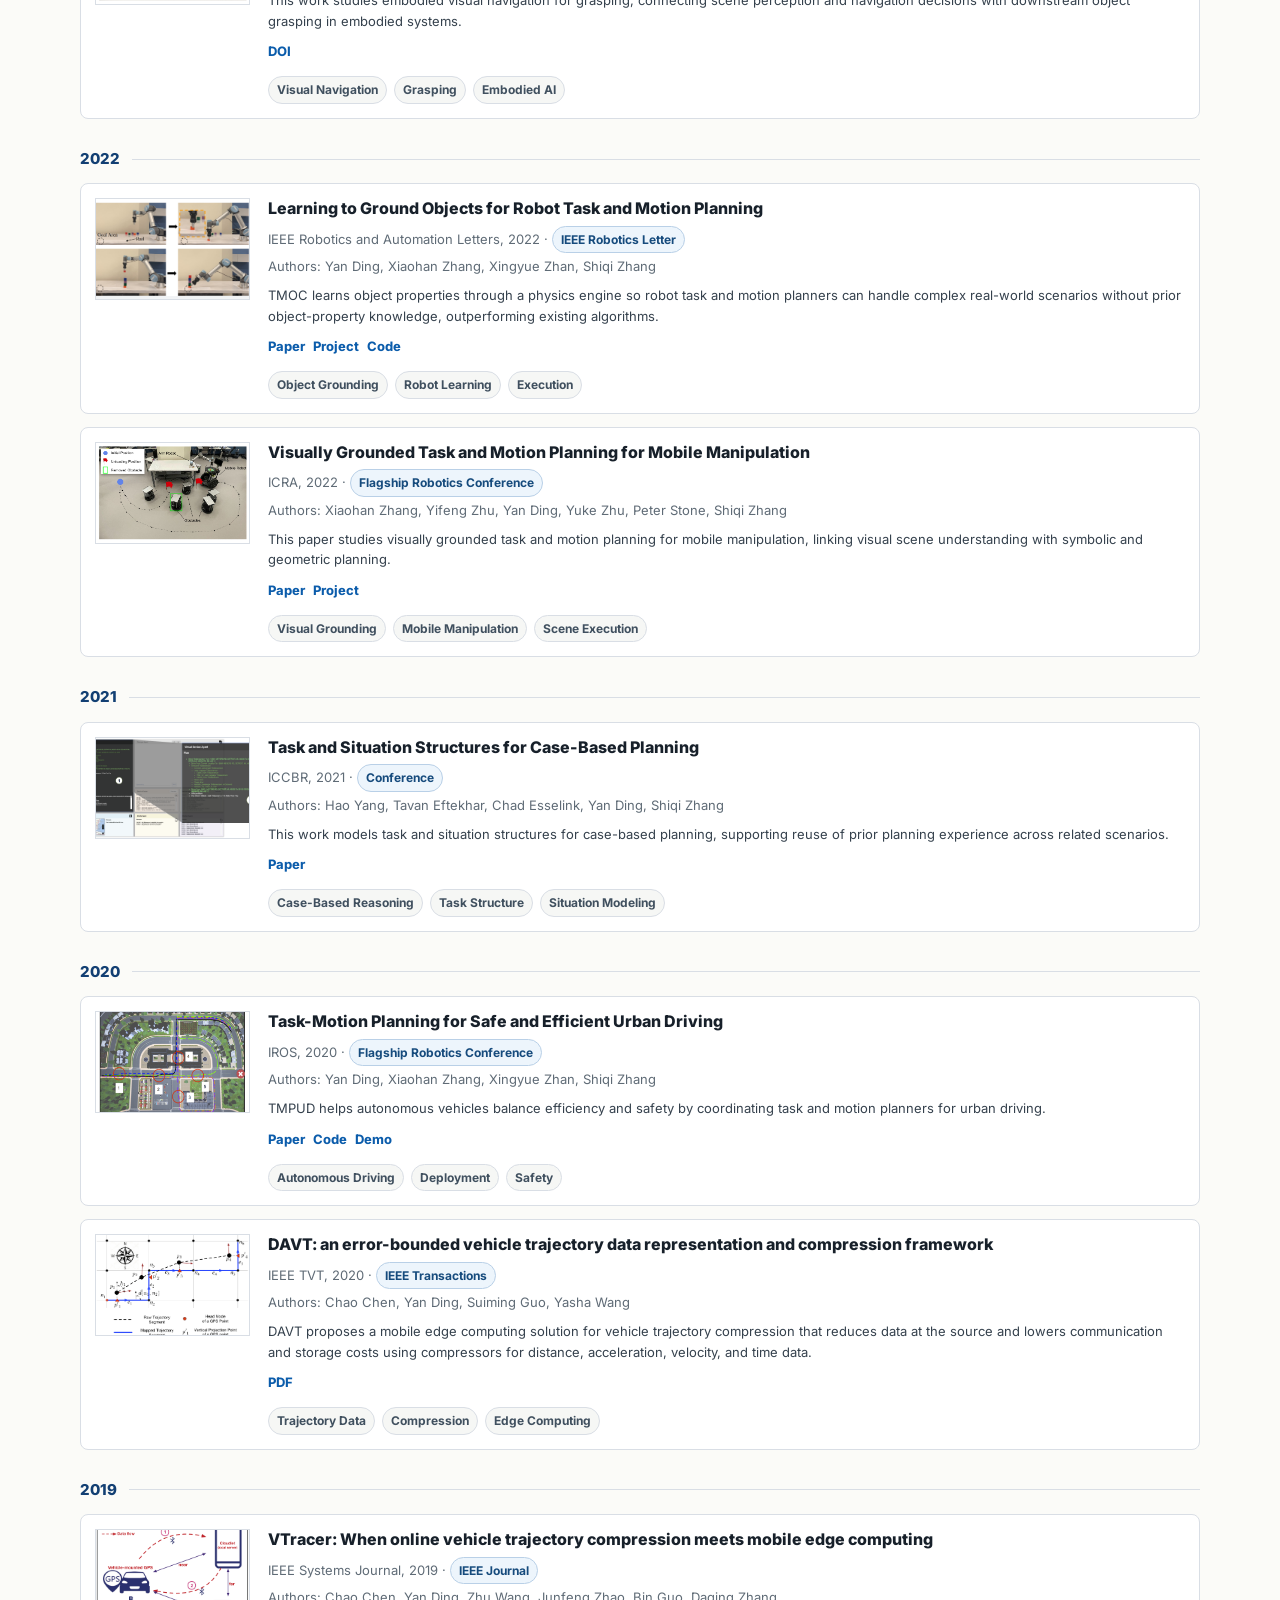
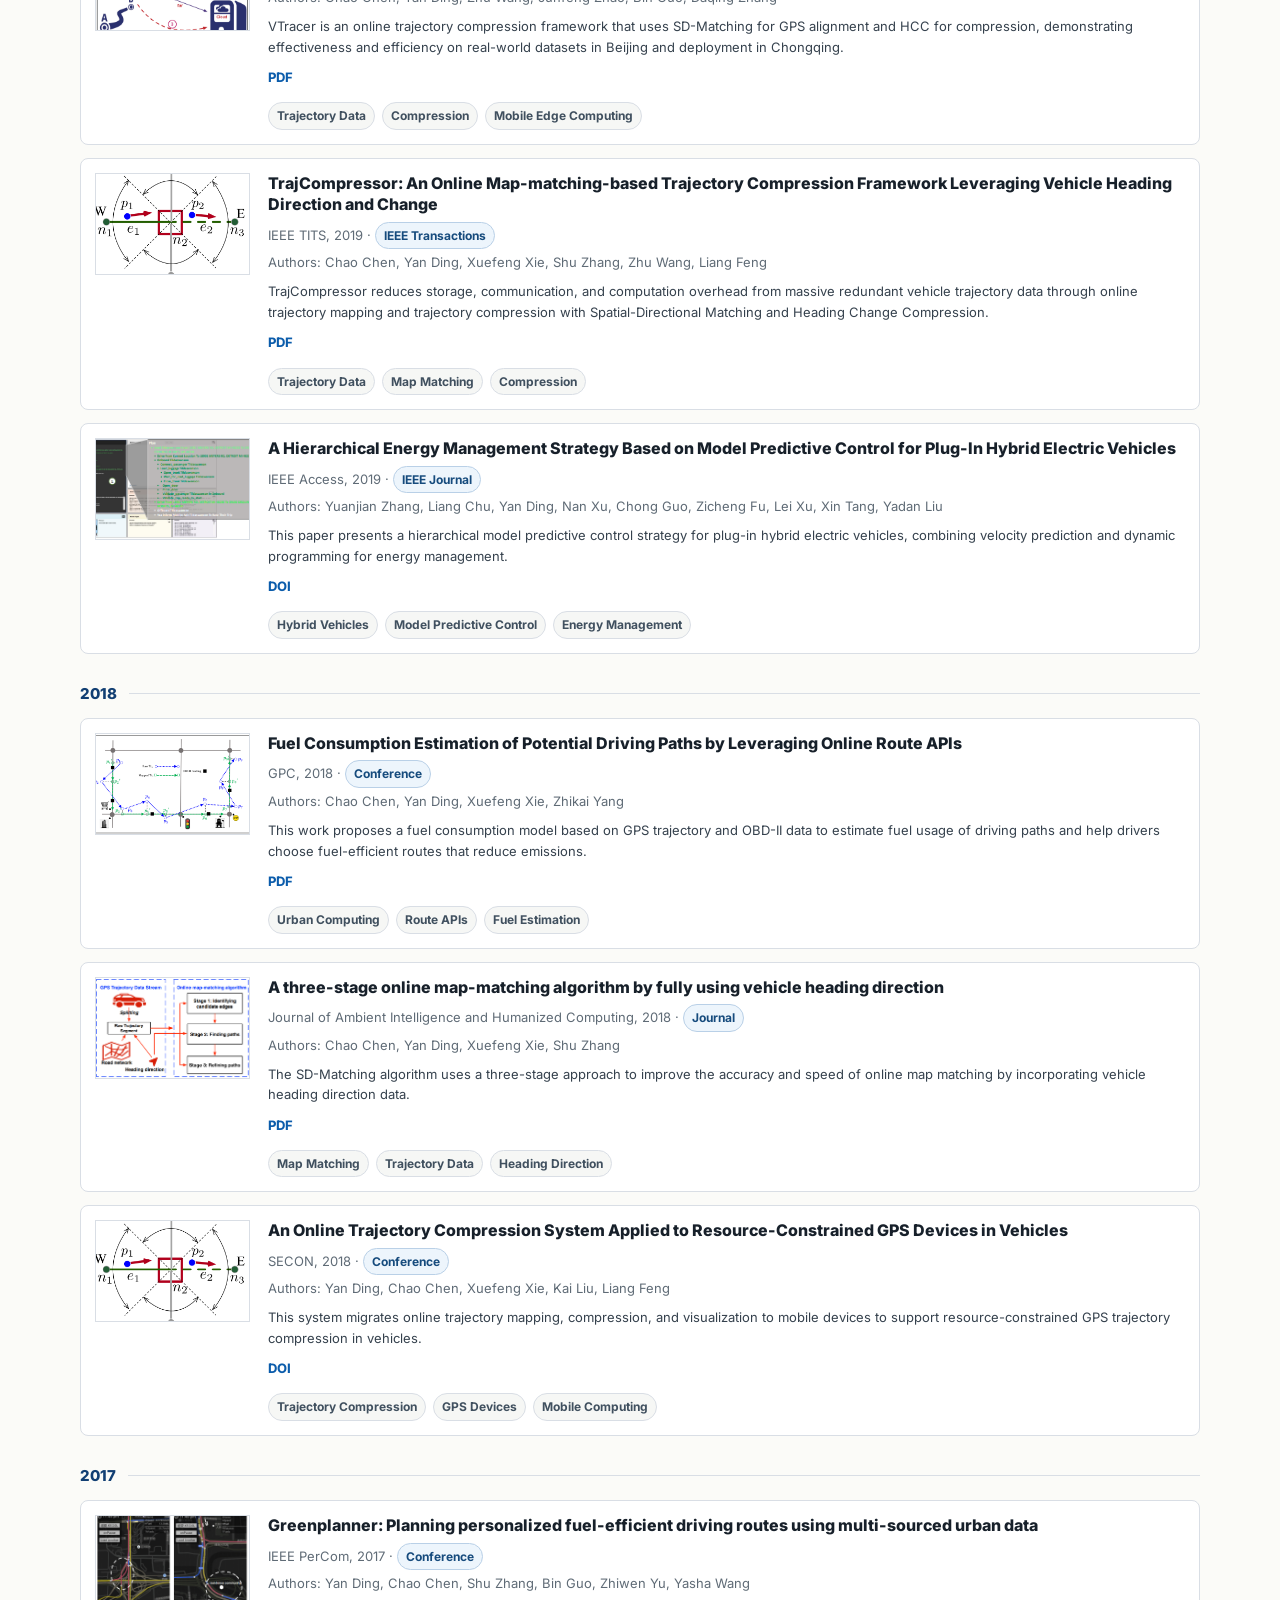
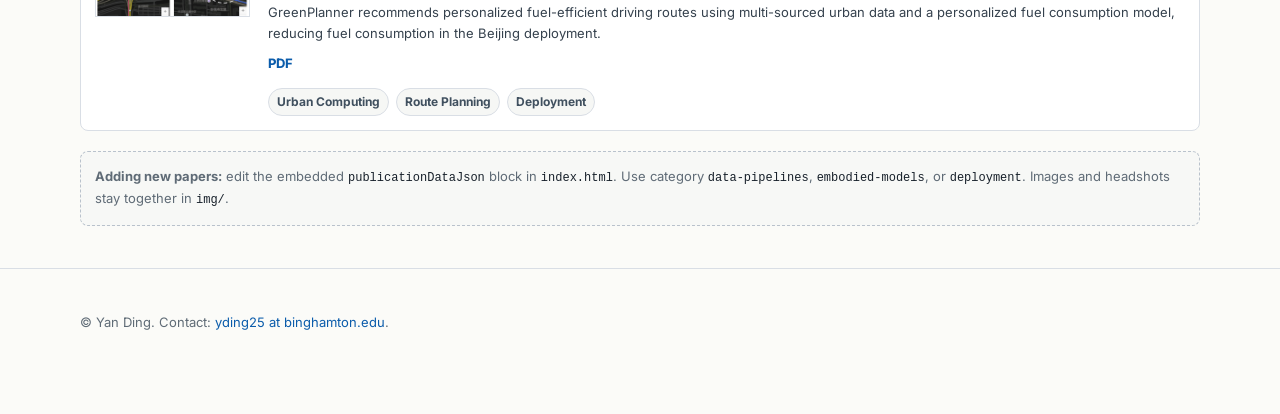
==== commit e642e853: "Add AWARE-VLA manuscript summary, overview figure, and project link" ====
--- a/index.html
+++ b/index.html
@@ -947,7 +947,7 @@
   {
     "year": "2026",
     "category": "embodied-models",
-    "image": "",
+    "image": "img/aware-vla.jpg",
     "title": "AWARE-VLA: Geometry-Grounded Anticipatory World-Action Representations from Large-Scale UMI Pretraining",
     "venue": "Submitted to ICRA, 2026",
     "level": "Unpublished Manuscript",
@@ -956,10 +956,16 @@
     "tags": [
       "VLA",
       "Geometry Grounding",
+      "Anticipatory Memory",
       "UMI Pretraining"
     ],
-    "summary": "Geometry-grounded anticipatory world-action representations from large-scale UMI pretraining. The manuscript is not yet public.",
-    "links": []
+    "summary": "AWARE-VLA builds on a policy pretrained with 10,050 hours of UMI demonstrations. It combines foveated geometric grounding with anticipatory motion memory, trained using future-latent supervision, to condition a flow-matching action expert for precise, history-aware single-arm and bimanual manipulation.",
+    "links": [
+      {
+        "label": "Project",
+        "url": "https://aware-vla.github.io/"
+      }
+    ]
   },
   {
     "year": "2026",
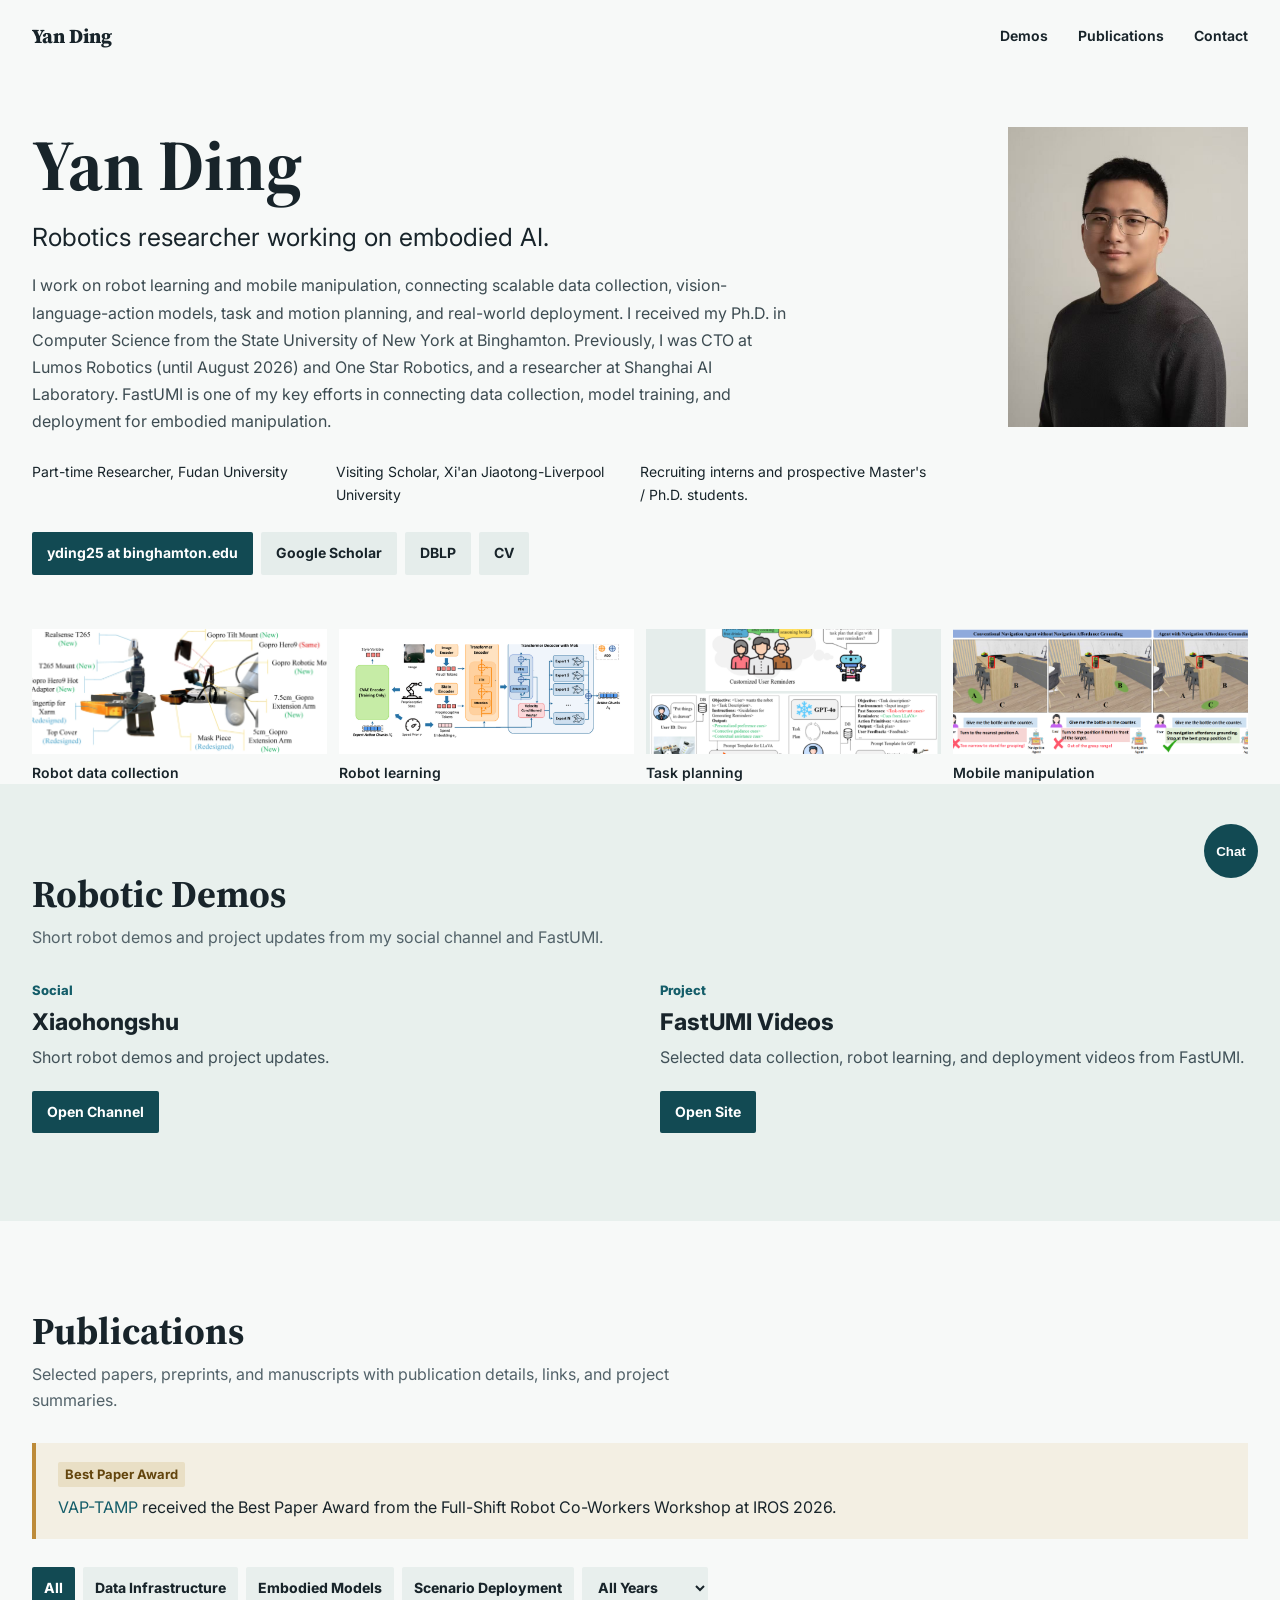
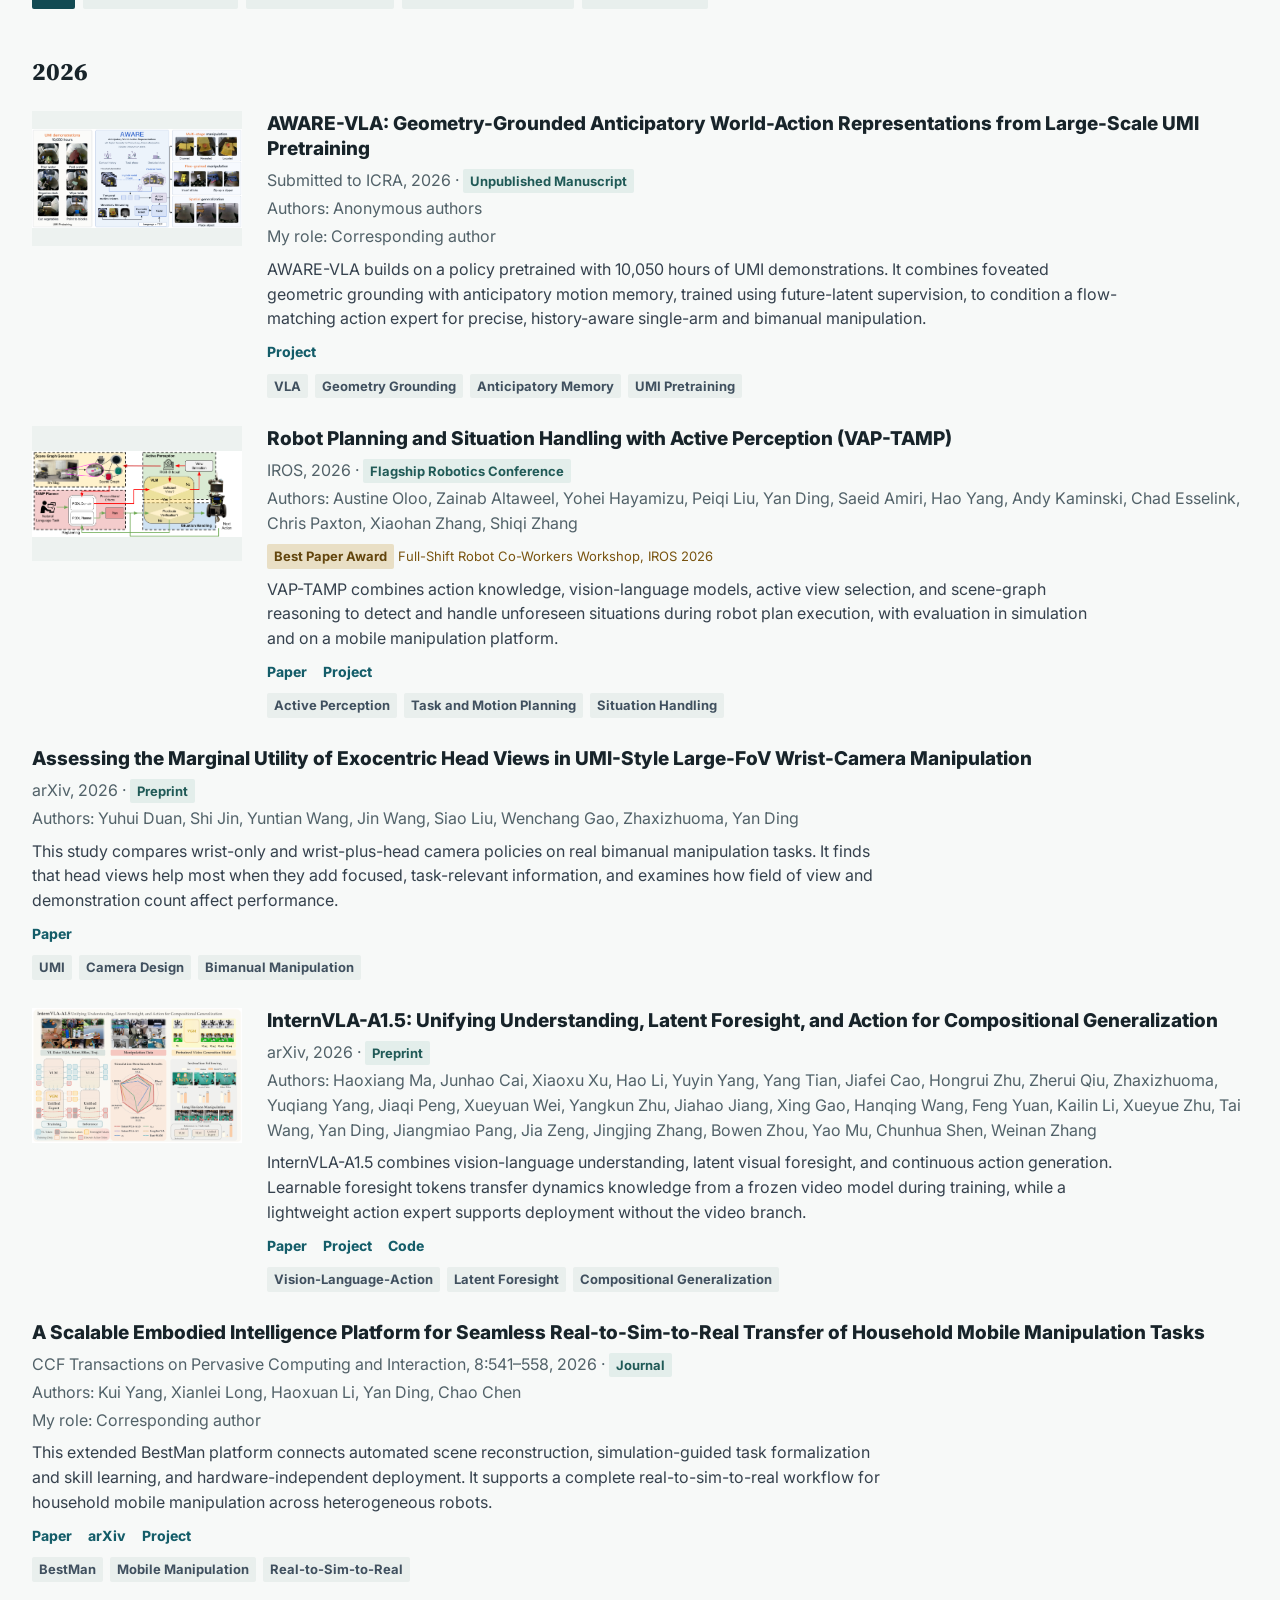
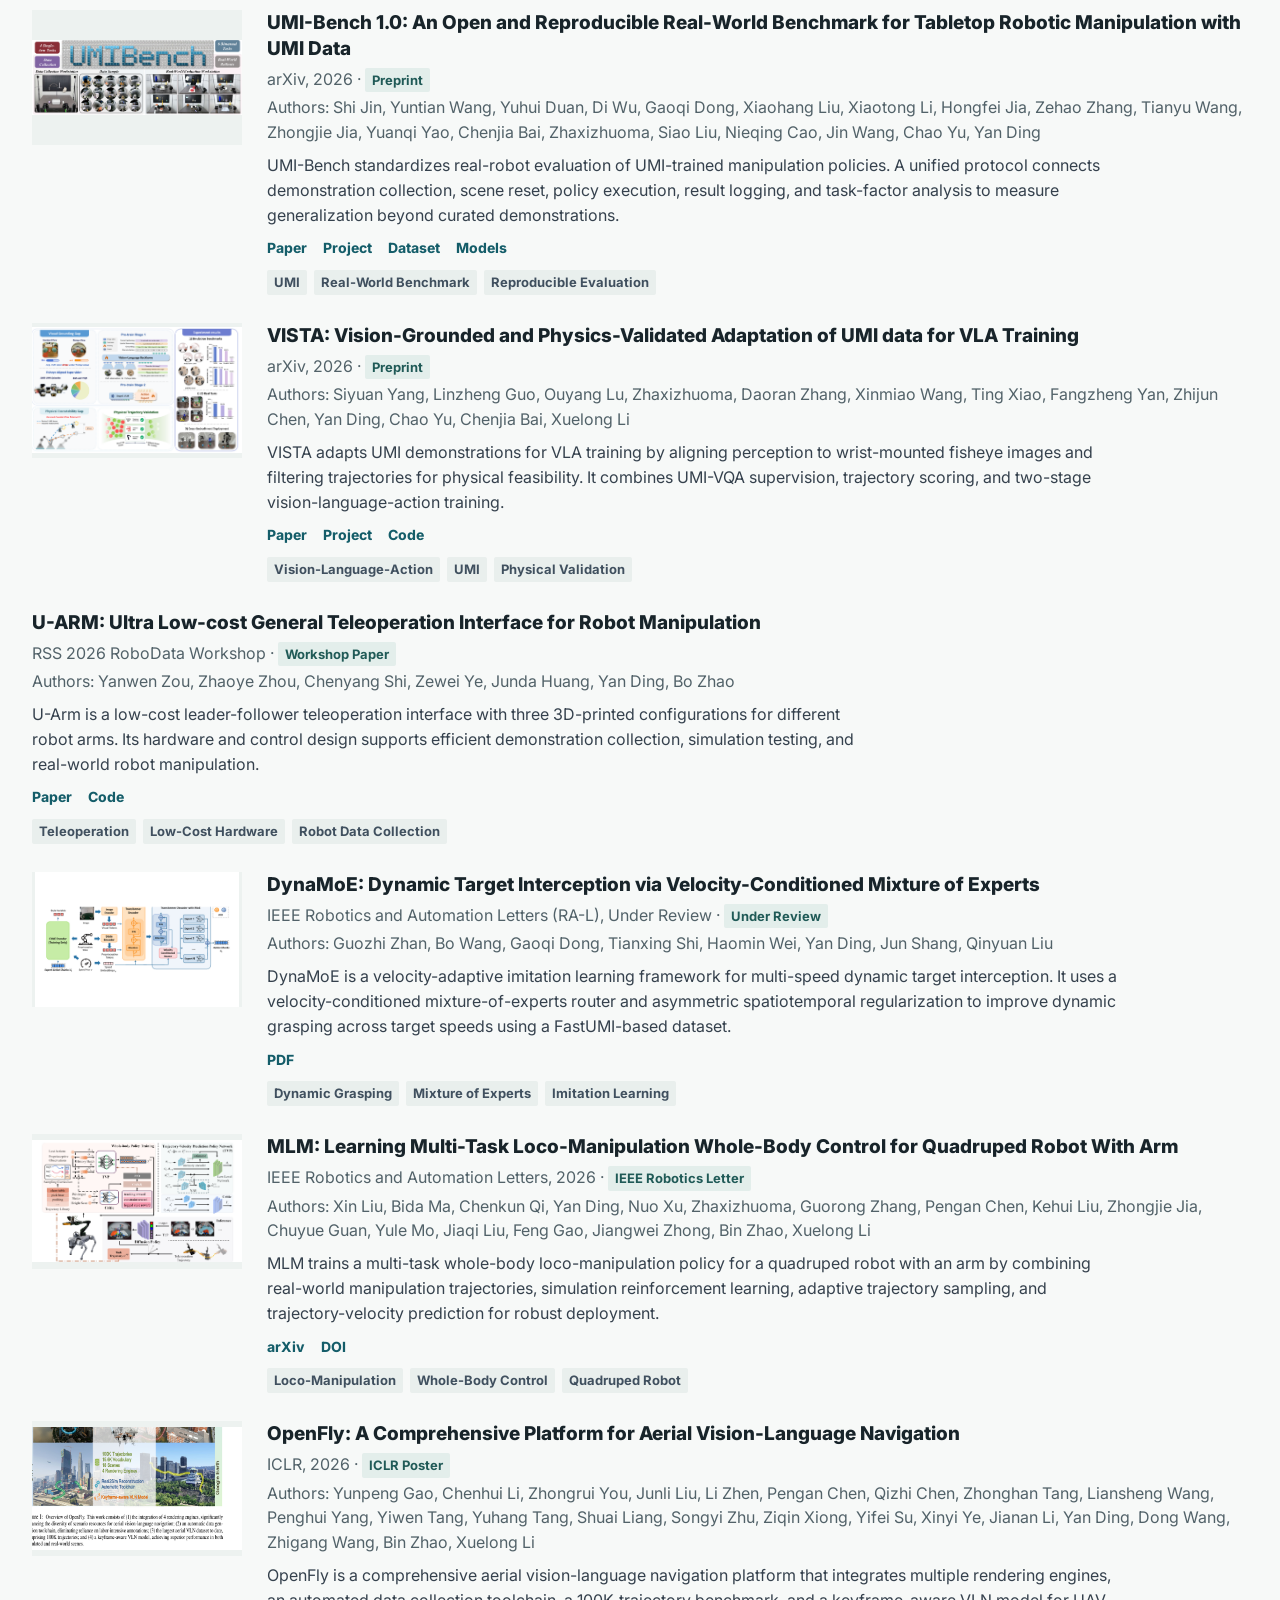
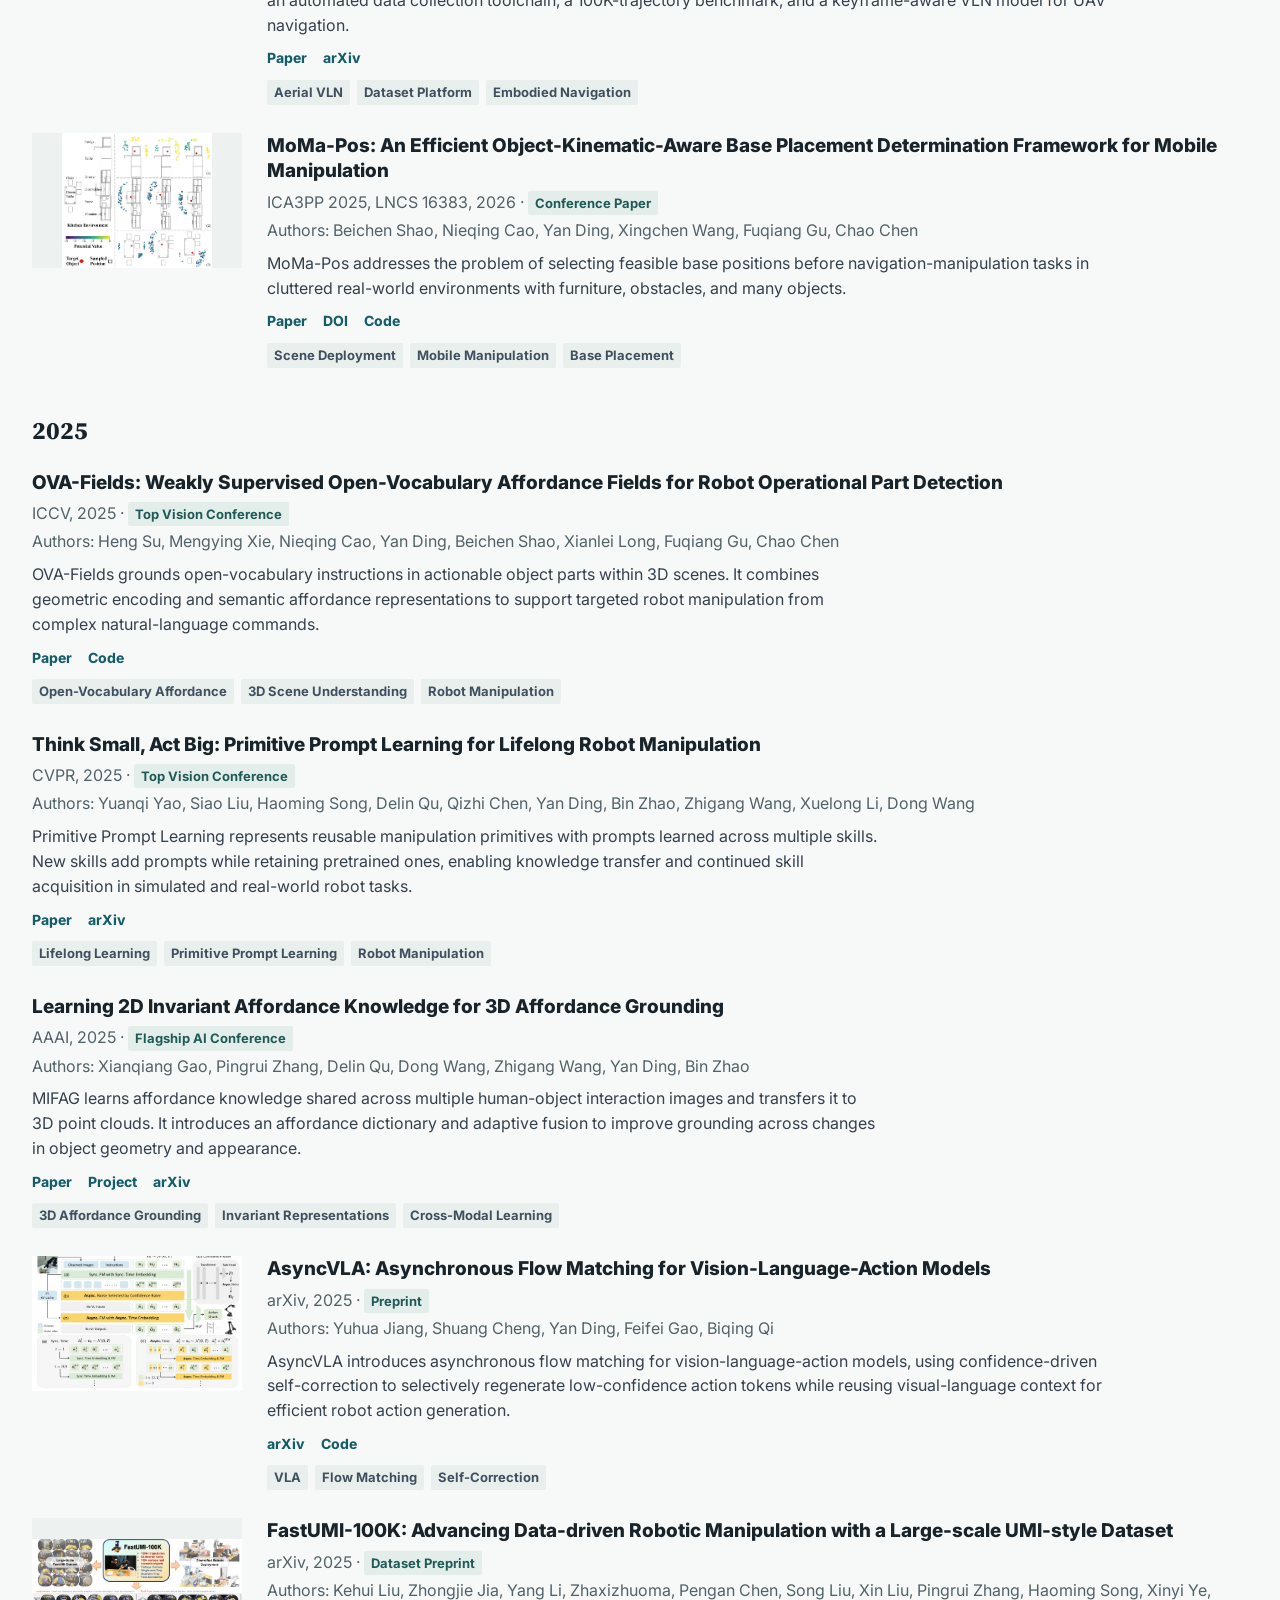
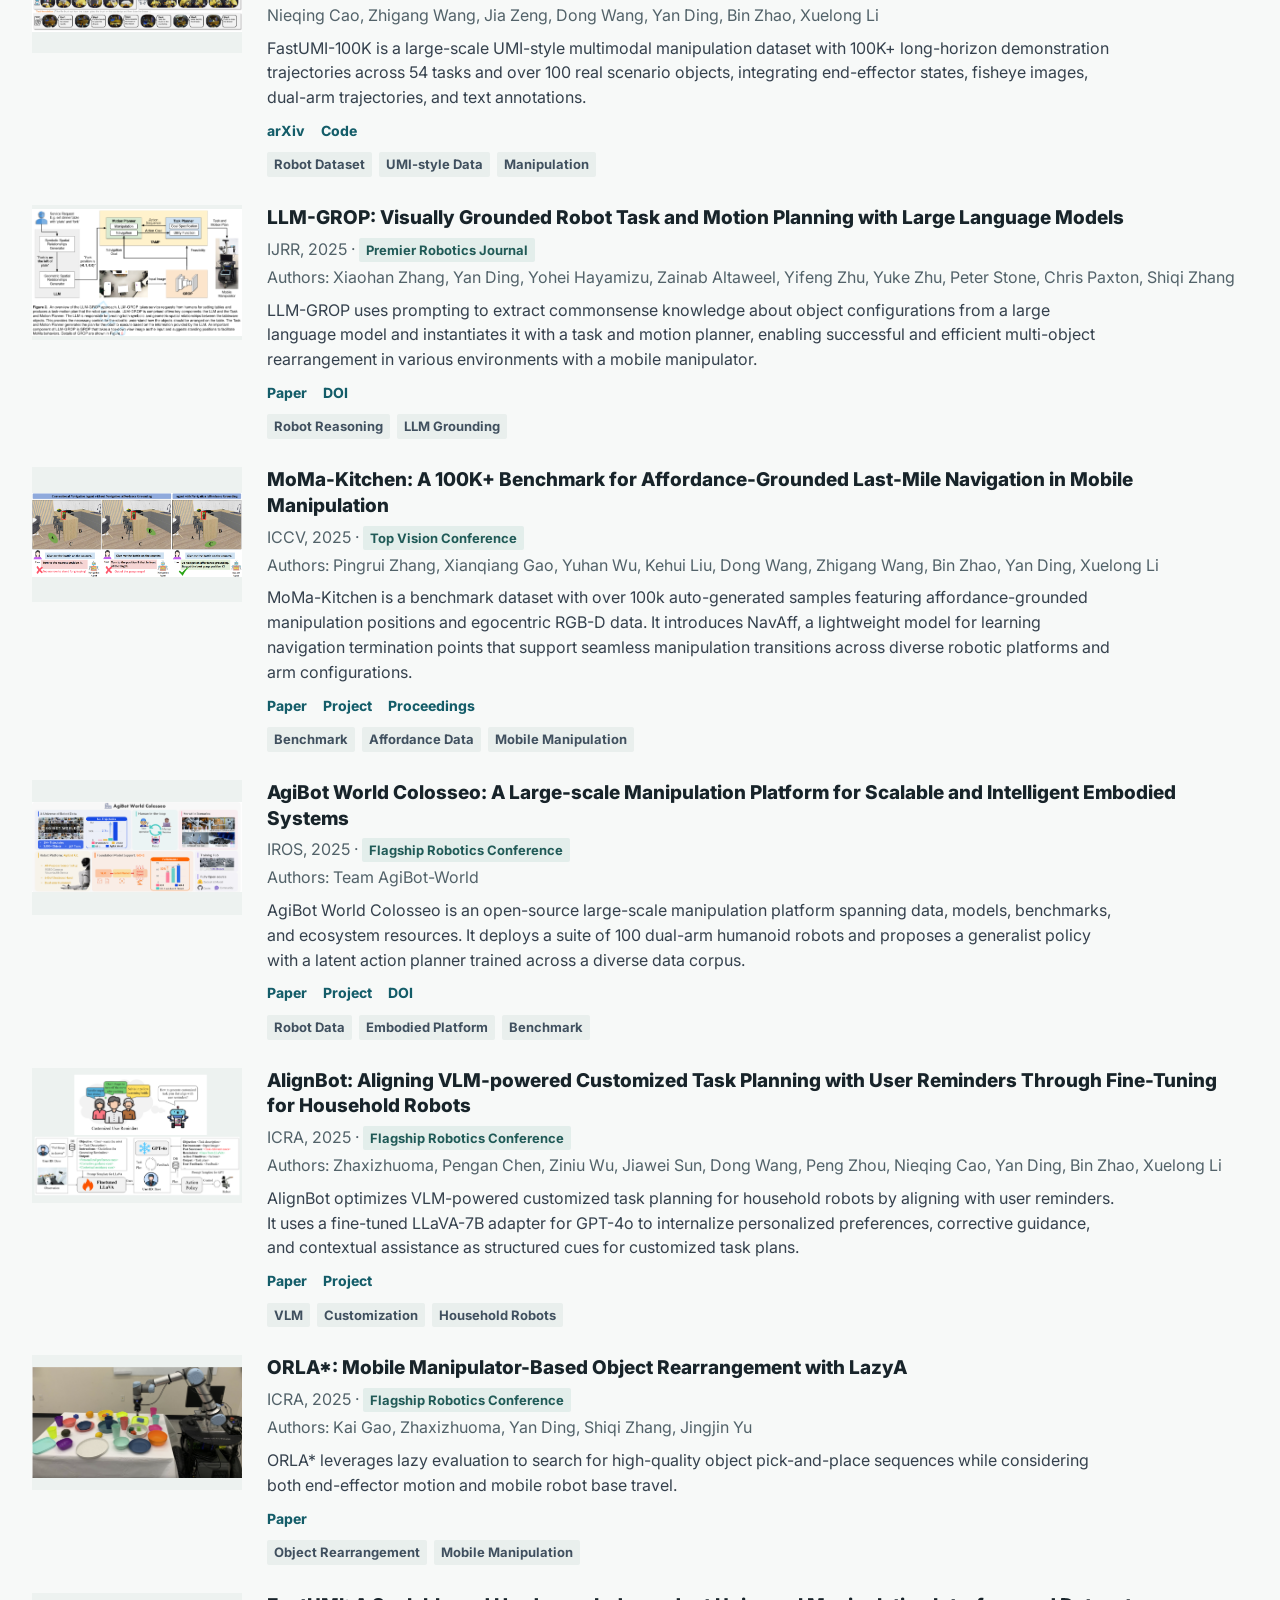
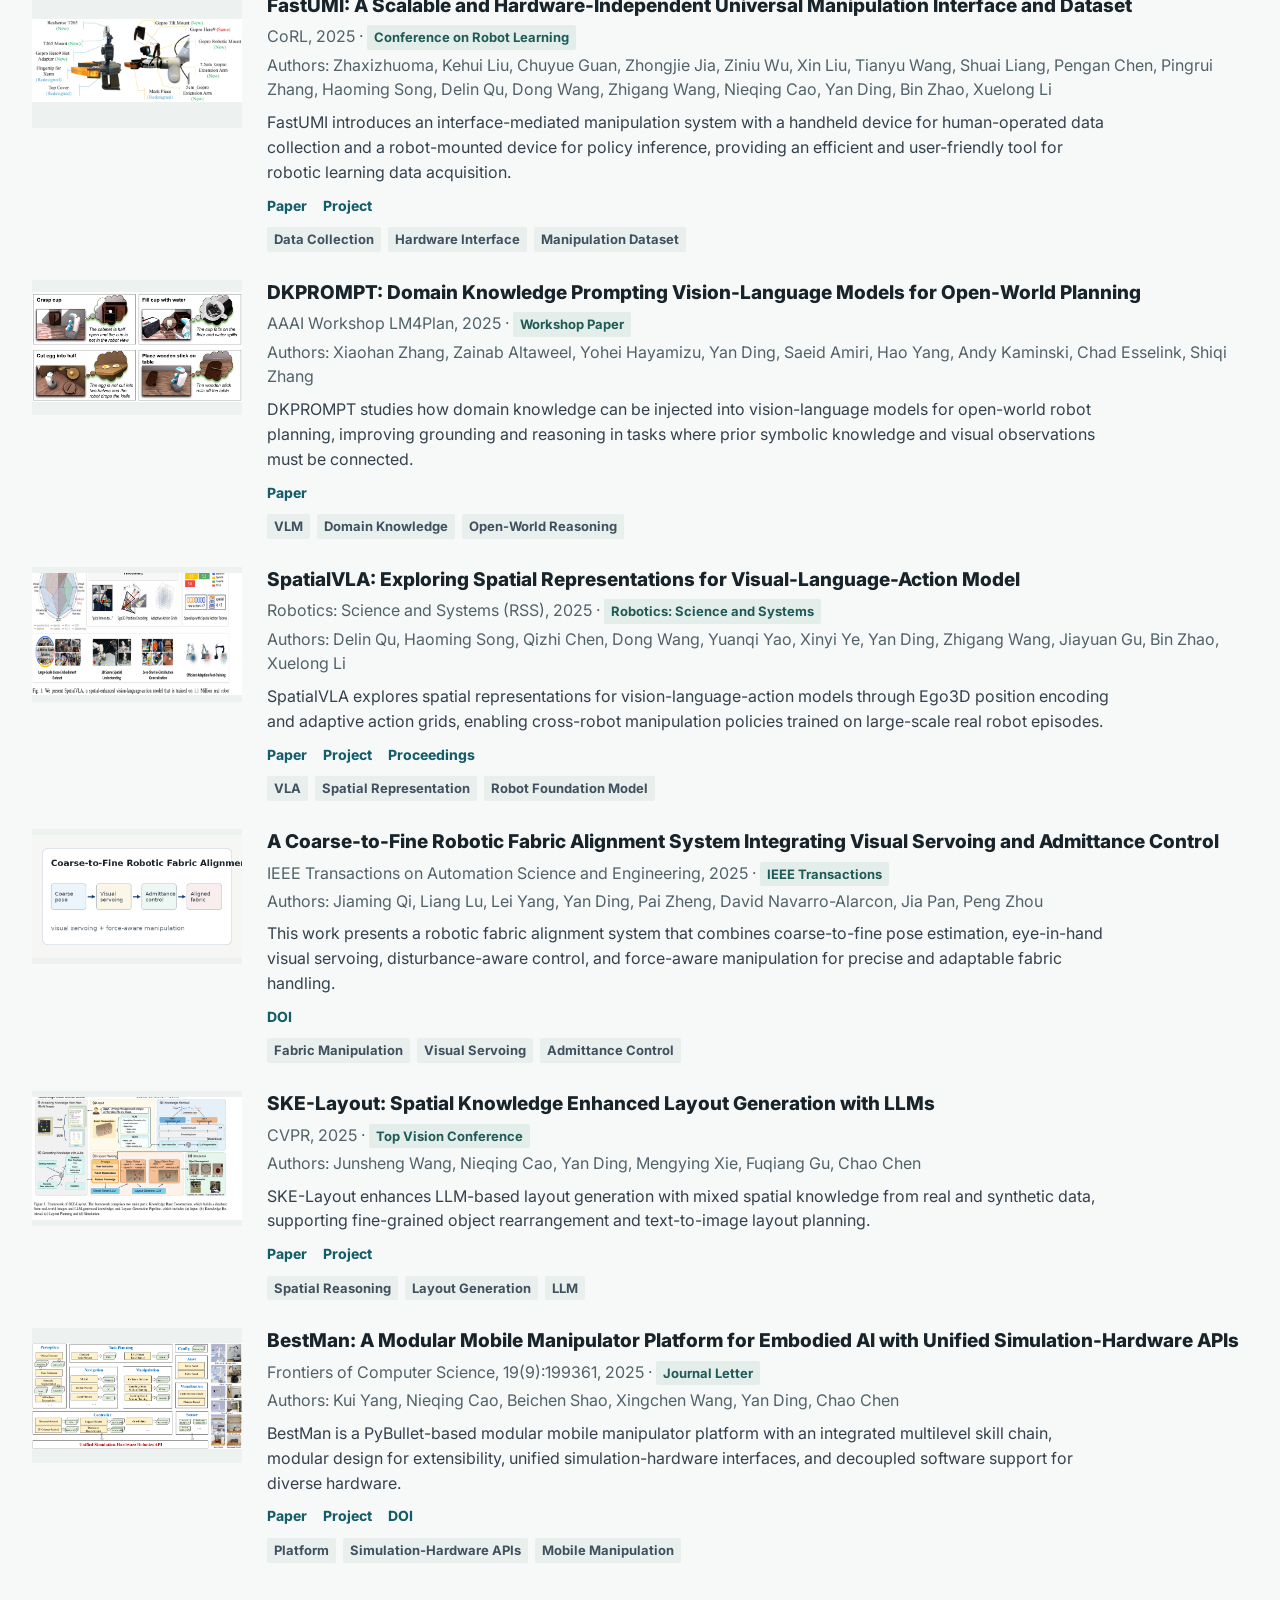
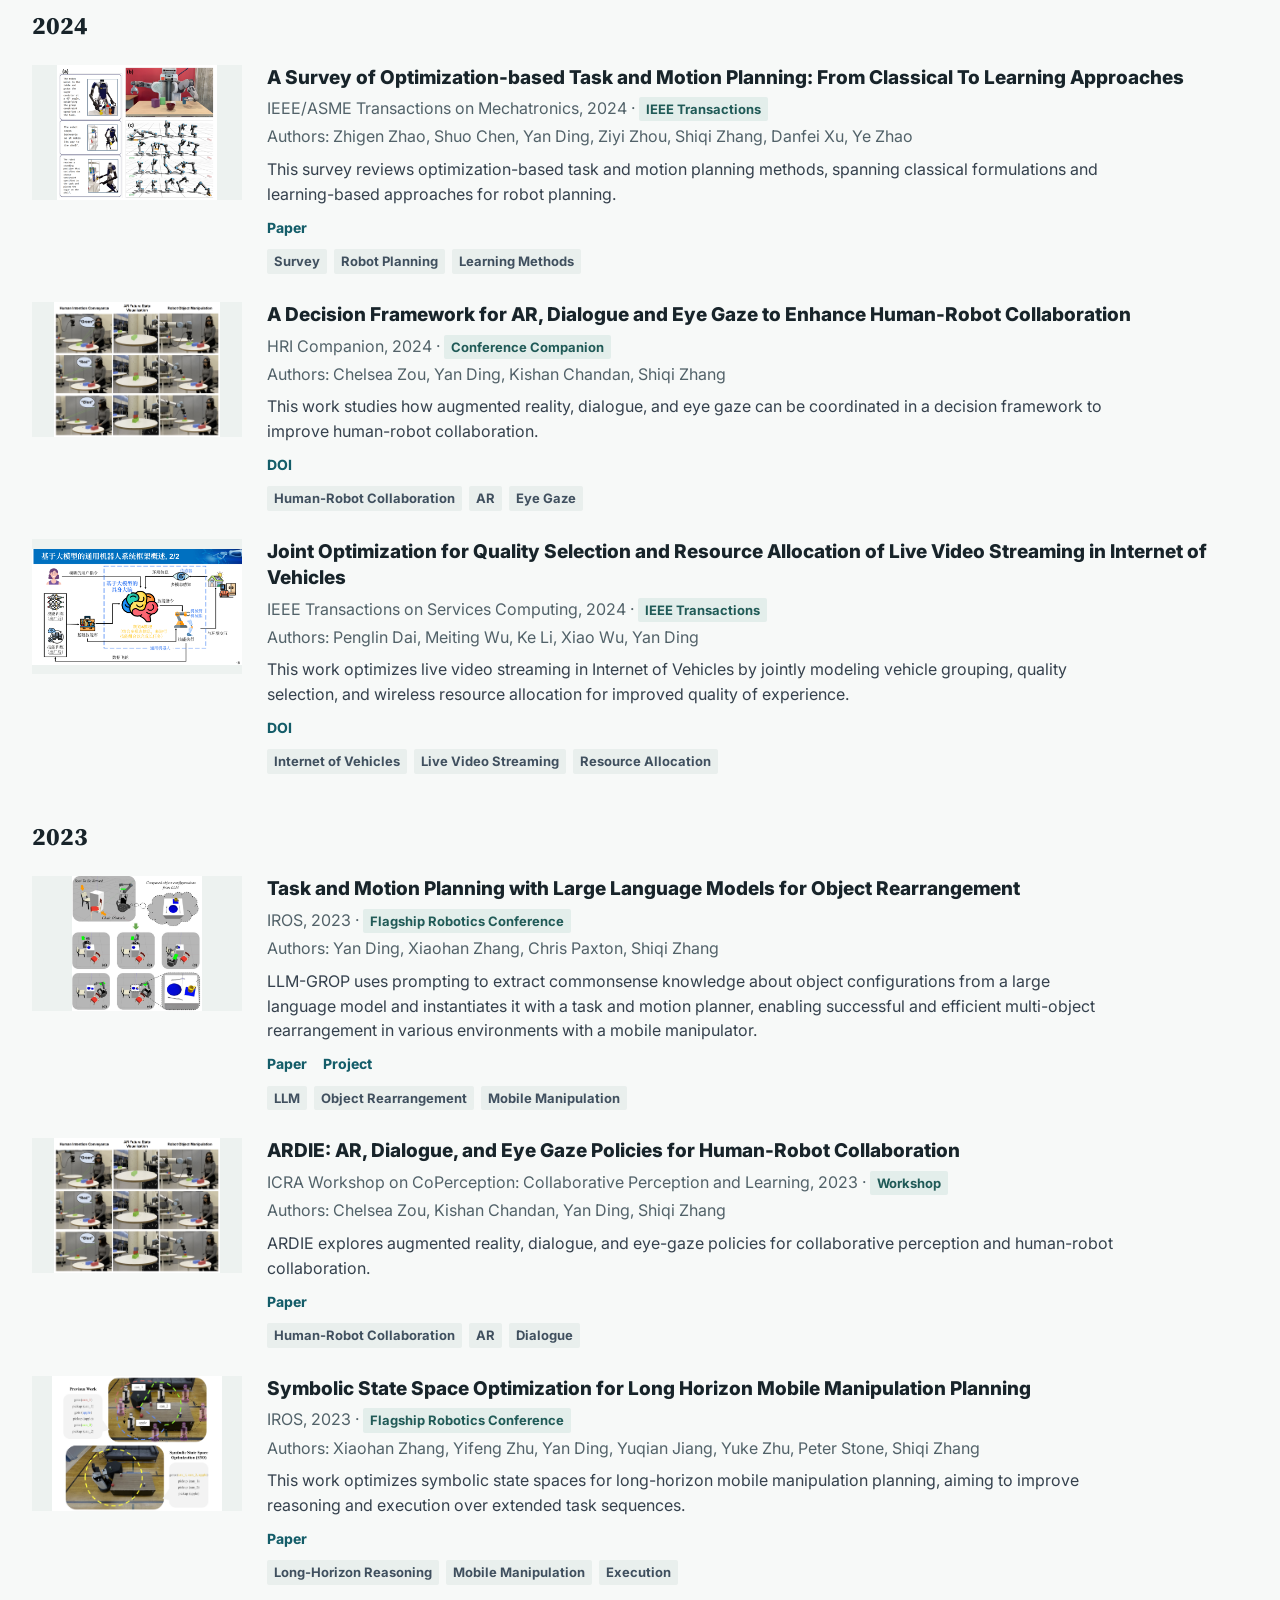
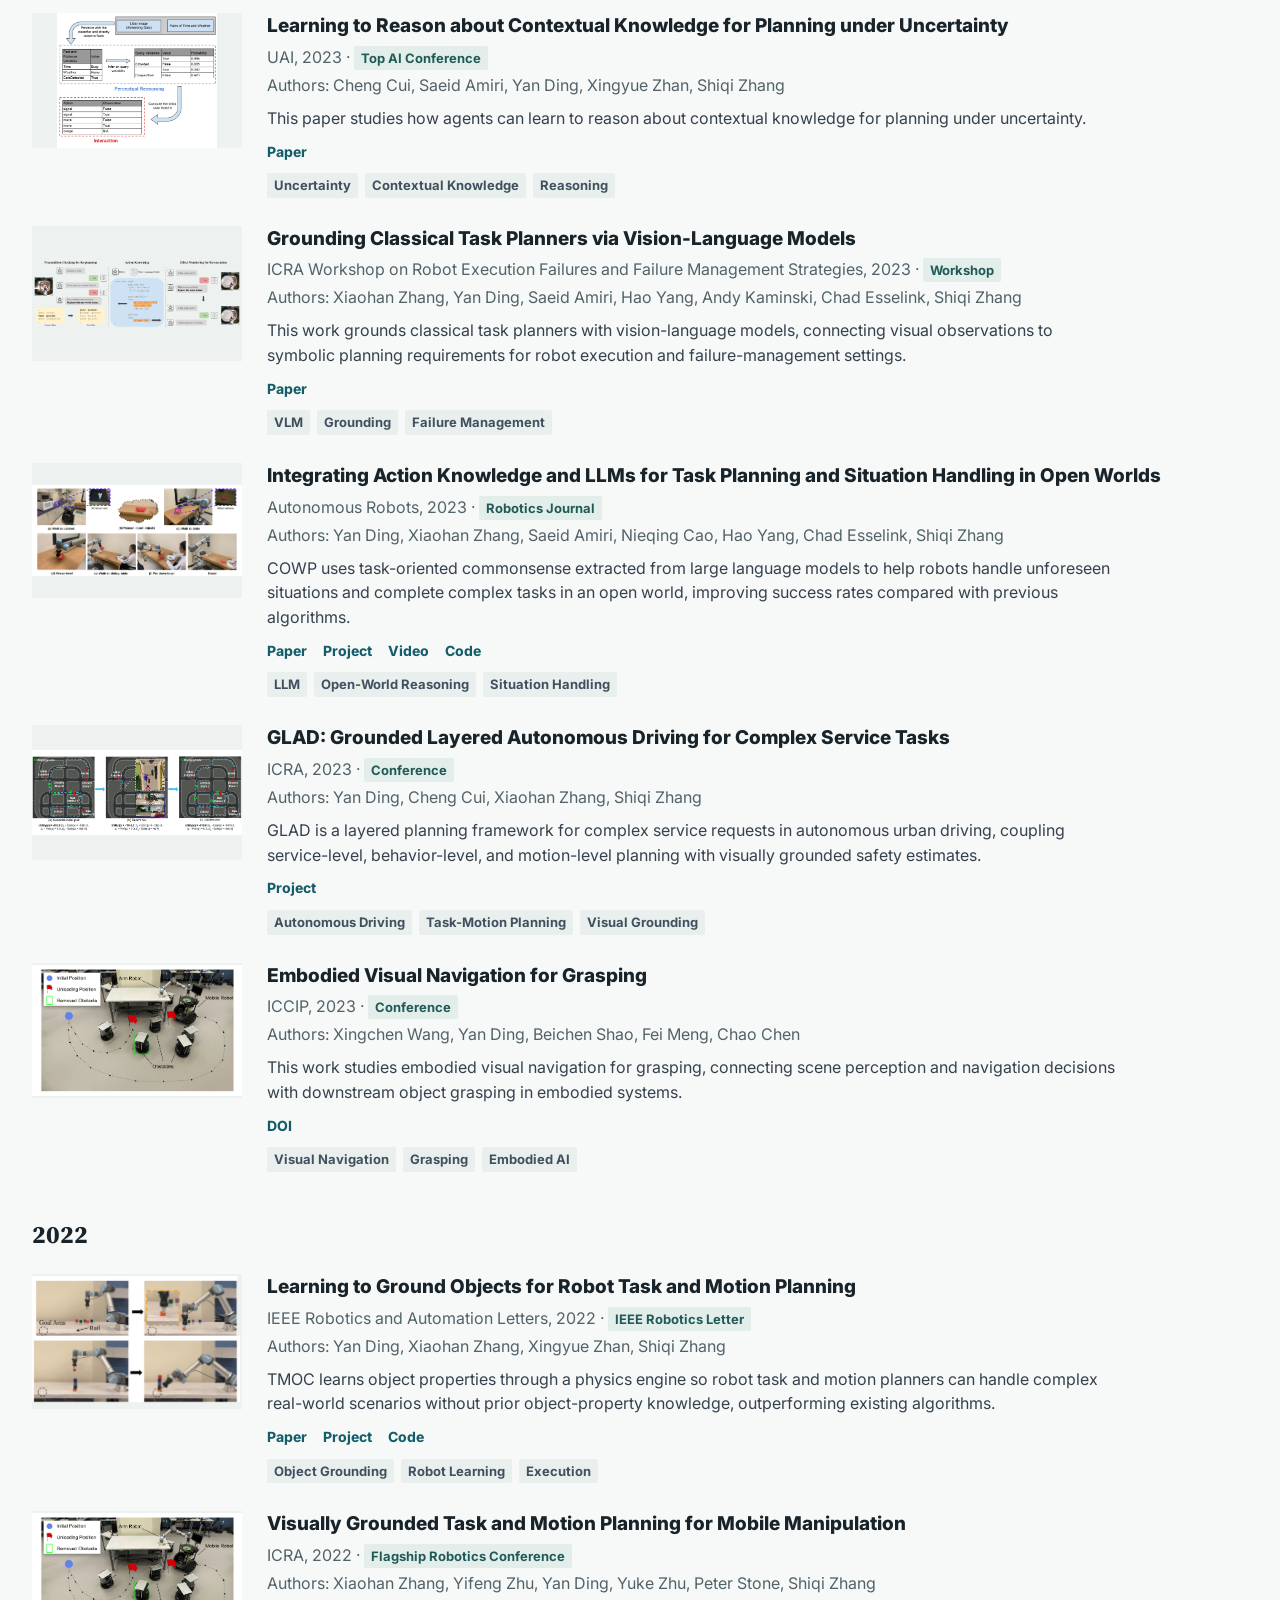
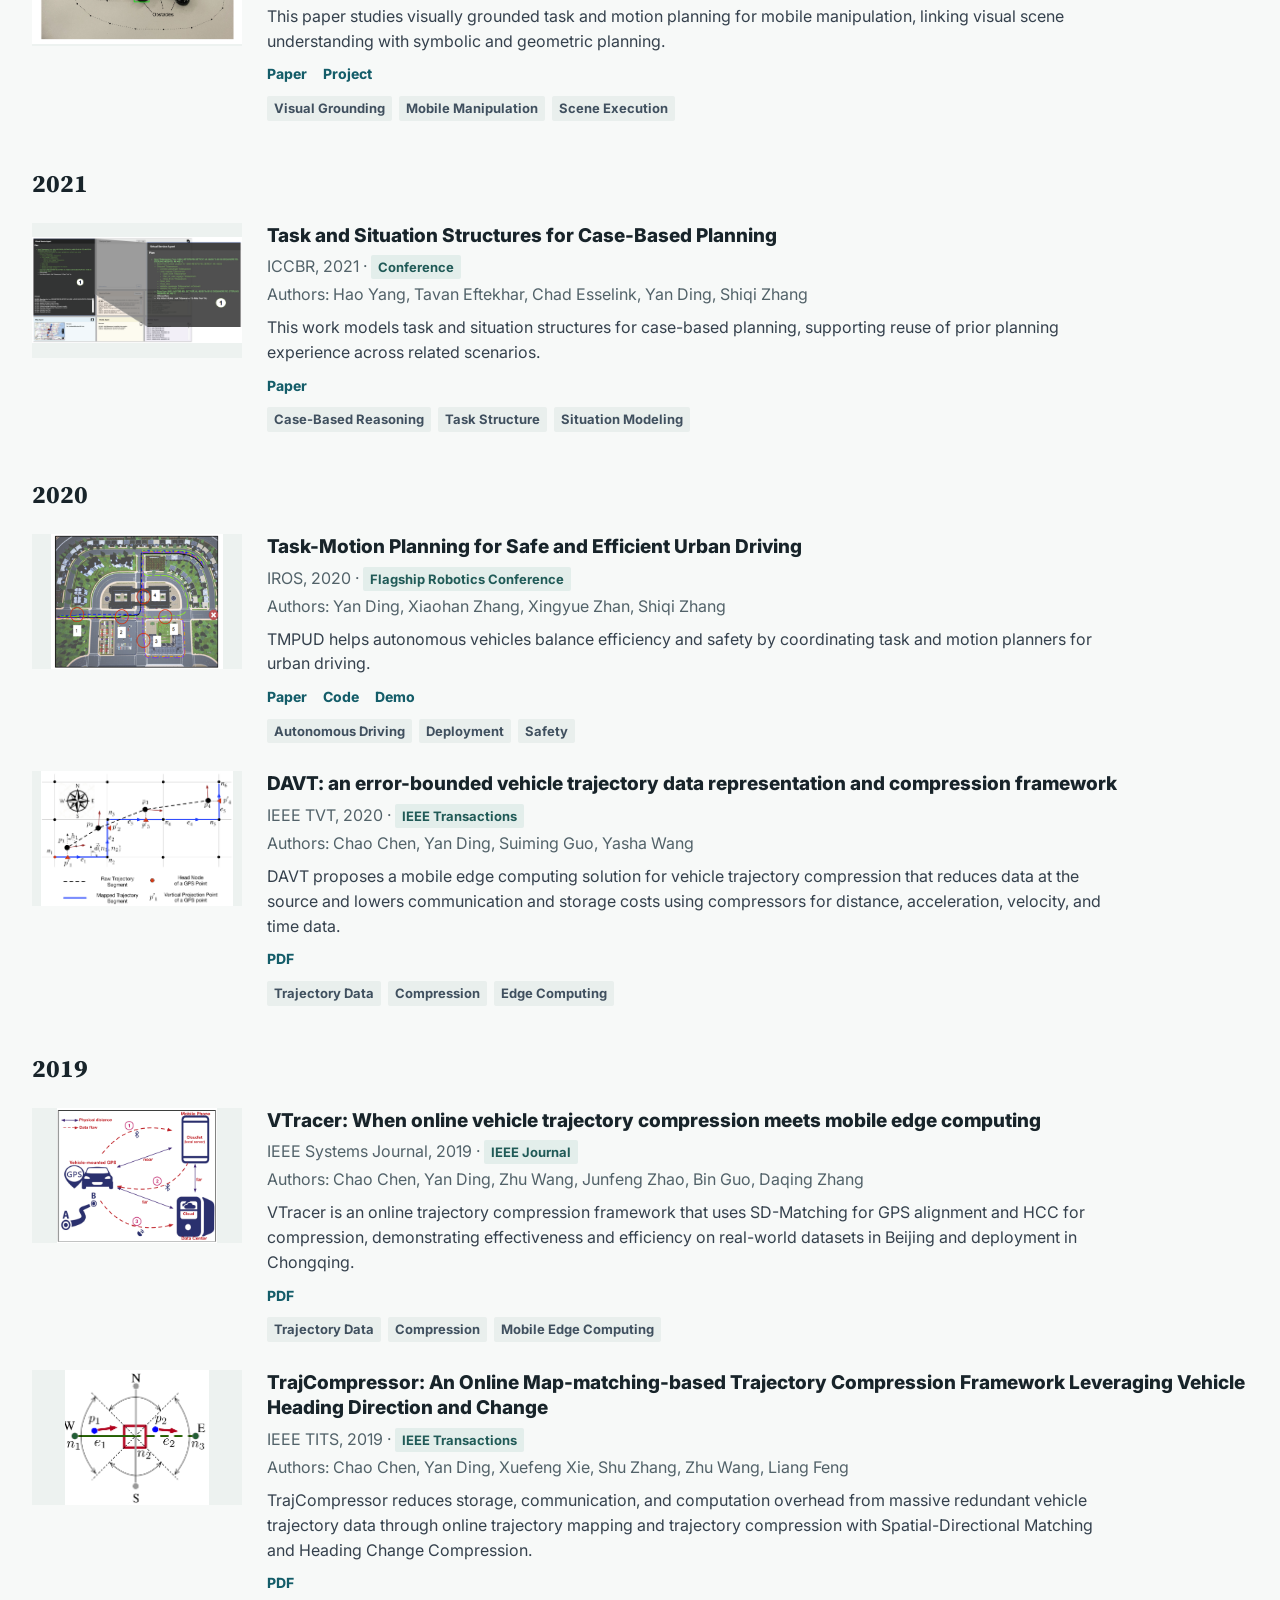
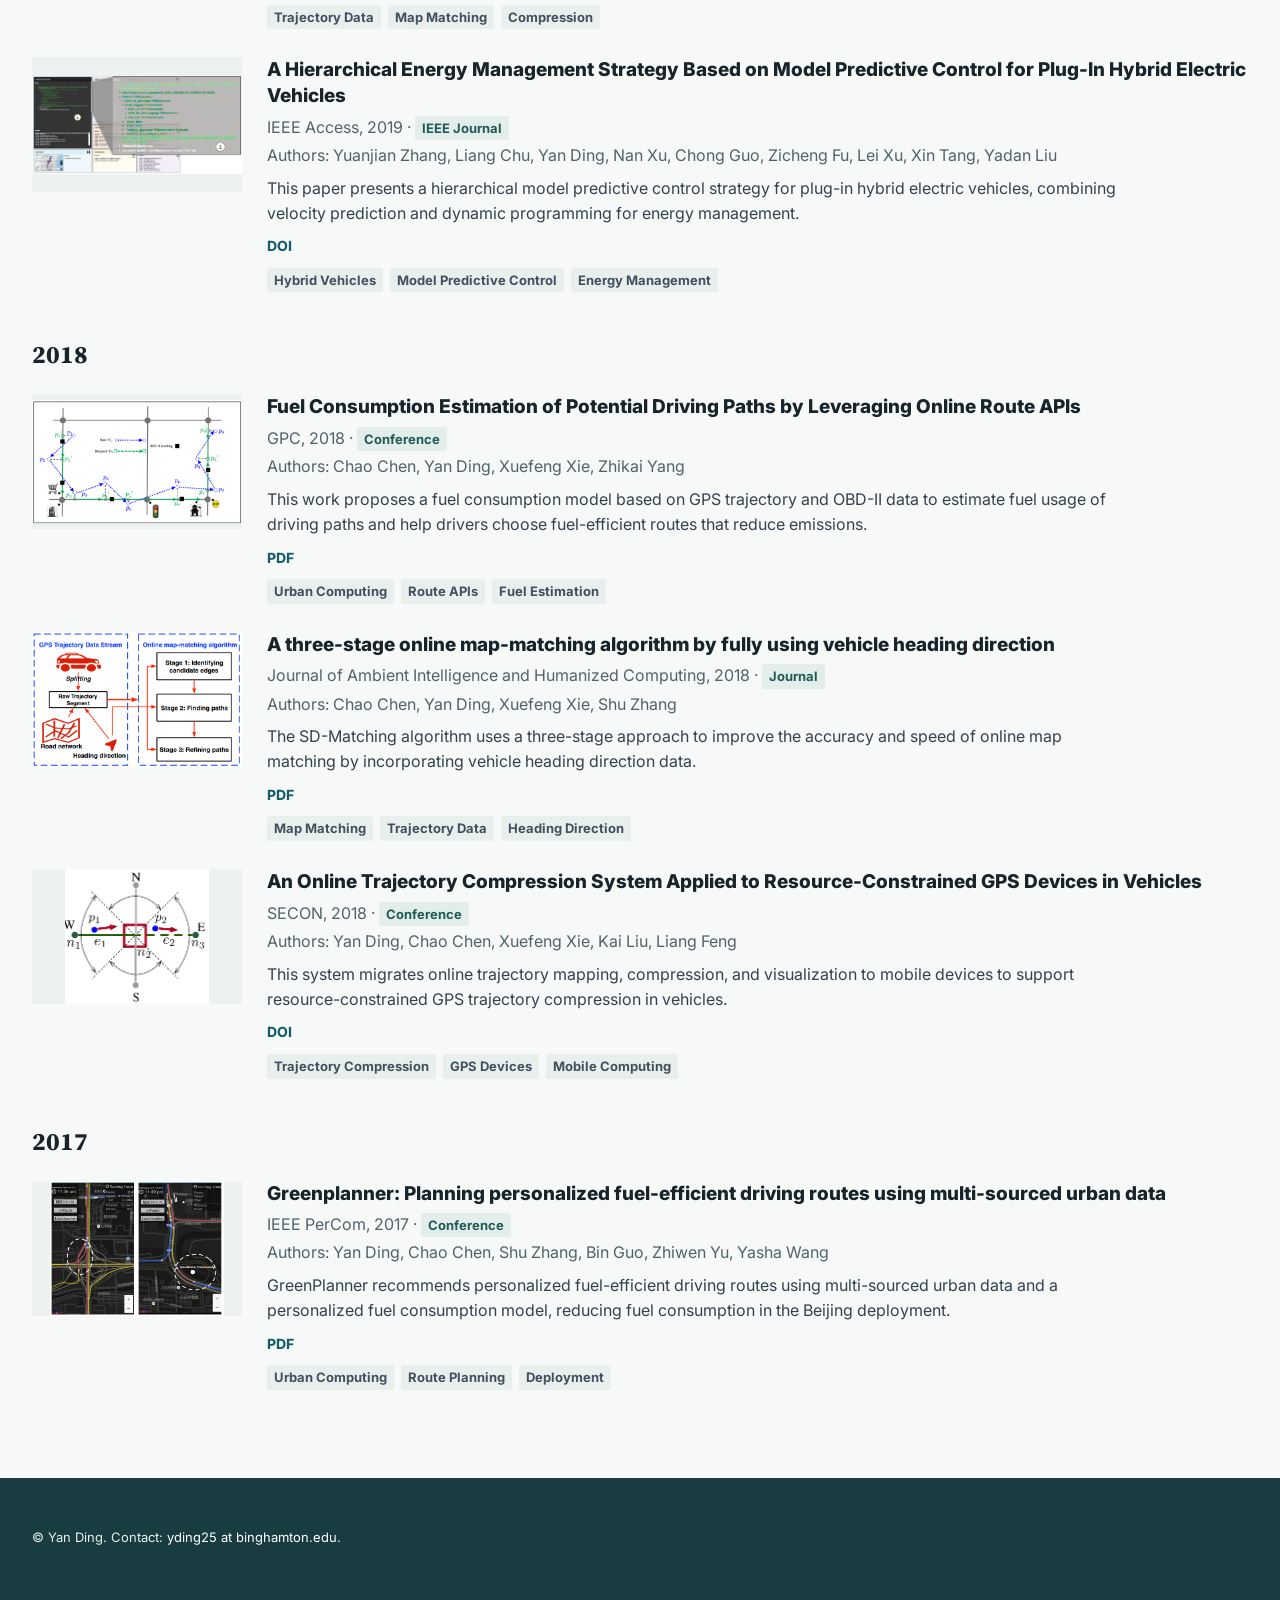
==== commit 15421fa0: "Improve personal homepage layout and accessibility" ====
--- a/index.html
+++ b/index.html
@@ -838,6 +838,7 @@
             }
         }
     </style>
+    <link rel="stylesheet" href="homepage.css">
 </head>
 
 <body>
@@ -857,9 +858,7 @@
             <div class="wrap hero-grid">
                 <div>
                     <h1>Yan Ding</h1>
-                    <p class="lead">
-                        Robotics researcher working on embodied AI.
-                    </p>
+                    <p class="lead">Robotics researcher working on embodied AI.</p>
                     <p class="role-line">
                         I work on robot learning and mobile manipulation, connecting scalable data collection,
                         vision-language-action models, task and motion planning, and real-world deployment.
@@ -885,6 +884,12 @@
                 <aside class="portrait-card" aria-label="Portrait">
                     <img src="img/headshot4.jpg" alt="Yan Ding">
                 </aside>
+            </div>
+            <div class="wrap research-strip" aria-label="Selected research">
+                <a href="#publications"><img src="img/fastumi.jpg" alt="FastUMI robot data collection"><span>Robot data collection</span></a>
+                <a href="#publications"><img src="img/dynamoe.png" alt="DynaMoE robot learning research"><span>Robot learning</span></a>
+                <a href="#publications"><img src="img/alignbot.png" alt="AlignBot task planning research"><span>Task planning</span></a>
+                <a href="#publications"><img src="img/MoMa-Kitchen.png" alt="MoMa-Kitchen research"><span>Mobile manipulation</span></a>
             </div>
         </section>
 
@@ -2187,12 +2192,6 @@
   }
 ]
                 </script>
-                <div class="pub-maintenance">
-                    <strong>Adding new papers:</strong>
-                    <span>edit the embedded <code>publicationDataJson</code> block in <code>index.html</code>. Use category
-                        <code>data-pipelines</code>, <code>embodied-models</code>, or <code>deployment</code>. Images
-                        and headshots stay together in <code>img/</code>.</span>
-                </div>
             </div>
         </section>
     </main>
@@ -2297,10 +2296,15 @@
         }
 
         filterButtons.forEach((button) => {
+            button.setAttribute("aria-pressed", button.classList.contains("active"));
             button.addEventListener("click", () => {
                 activePublicationFilter = button.dataset.filter;
-                filterButtons.forEach((item) => item.classList.remove("active"));
+                filterButtons.forEach((item) => {
+                    item.classList.remove("active");
+                    item.setAttribute("aria-pressed", "false");
+                });
                 button.classList.add("active");
+                button.setAttribute("aria-pressed", "true");
                 renderPublications();
             });
         });
--- a/homepage.css
+++ b/homepage.css
@@ -0,0 +1,129 @@
+:root {
+    --ink: #18242a;
+    --muted: #526269;
+    --paper: #f7f9f8;
+    --panel: #fff;
+    --accent: #145d69;
+    --accent-dark: #124a53;
+    --gold: #795410;
+}
+
+html { scroll-padding-top: 80px; }
+body { font-size: 16px; line-height: 1.6; }
+.wrap { width: min(1240px, calc(100% - 64px)); }
+a { color: var(--accent); }
+a:hover, a:focus { color: #176c76; }
+:focus-visible { outline: 3px solid #c27c32; outline-offset: 3px; }
+.site-header { background: var(--paper); border: 0; backdrop-filter: none; }
+.nav { min-height: 72px; }
+.brand { font-family: "Source Serif 4", Georgia, serif; font-size: 20px; }
+.nav-links { gap: 30px; }
+.nav-links a { font-size: 14px; color: var(--ink); }
+
+.hero { padding: 55px 0 0; border: 0; }
+.hero-grid { grid-template-columns: minmax(0, 1fr) 240px; gap: 80px; align-items: start; }
+h1 { font-size: 72px; line-height: 1.05; }
+.lead { font-size: 25px; line-height: 1.35; color: var(--ink); margin: 18px 0; }
+.role-line { max-width: 760px; font-size: 16px; color: #3d4c52; line-height: 1.7; }
+.affiliations { grid-template-columns: repeat(3, minmax(0, 1fr)); gap: 16px; font-size: 14px; margin: 26px 0; color: var(--ink); }
+.contact-row { gap: 8px; }
+.button { border: 0; border-radius: 2px; background: #e5edeb; padding: 10px 15px; font-size: 14px; }
+.button.primary { background: var(--accent-dark); }
+.button:hover { background: #d3e3df; color: var(--ink); }
+.button.primary:hover { background: #216a72; color: white; }
+.portrait-card { padding: 0; border: 0; box-shadow: none; background: transparent; }
+.portrait-card img { width: 100%; aspect-ratio: 4 / 5; object-fit: cover; }
+.research-strip { display: grid; grid-template-columns: repeat(4, minmax(0, 1fr)); gap: 12px; margin-top: 54px; }
+.research-strip a { min-width: 0; color: var(--ink); font-size: 14px; font-weight: 600; }
+.research-strip img { width: 100%; height: 125px; object-fit: cover; background: #e5edeb; }
+.research-strip span { display: block; margin-top: 8px; }
+.research-strip a img { transition: opacity .2s ease; }
+.research-strip a:hover img { opacity: .8; }
+
+section { border: 0; padding: 88px 0; }
+h2 { font-size: 38px; }
+.section-head { margin-bottom: 30px; }
+.section-note { color: var(--muted); font-size: 16px; }
+#demos { background: #e8f0ed; }
+.demo-links { gap: 40px; }
+.tool-card { border: 0; border-radius: 0; padding: 0; min-height: 0; background: transparent; }
+.demo-entry { min-height: 150px; }
+.demo-source { color: var(--accent); font-size: 13px; text-transform: none; letter-spacing: 0; }
+.demo-entry h3 { font-size: 23px; }
+.demo-entry p { color: #405158; }
+.demo-entry .button { margin-top: 20px; background: var(--accent-dark); color: white; }
+
+.publication-highlight { border: 0; border-left: 4px solid #bd8b39; border-radius: 0; background: #f3efe3; padding: 18px 22px; margin-bottom: 28px; }
+.tag { border: 0; border-radius: 2px; background: #e9efed; font-size: 13px; padding: 2px 7px; min-height: 22px; }
+.tag.gold { border: 0; background: #e9dfc5; color: #63450d; }
+.tag.blue { border: 0; background: #e3eeeb; color: #205a57; }
+.filter-bar { gap: 8px; margin-bottom: 34px; }
+.filter-btn, .filter-select { border: 0; border-radius: 2px; background: #e8efed; color: var(--ink); min-height: 42px; font-size: 14px; }
+.filter-btn.active { background: var(--accent-dark); color: #fff; }
+.filter-btn:hover, .filter-select:hover { background: #d8e7e3; }
+.filter-btn.active:hover { background: #216a72; }
+.year-group { margin-top: 42px; }
+.year-title { font-family: "Source Serif 4", Georgia, serif; font-size: 25px; color: var(--ink); margin-bottom: 20px; }
+.year-title::after { display: none; }
+.pub-list { gap: 28px; }
+.pub { grid-template-columns: 210px minmax(0, 1fr); gap: 25px; padding: 0; background: transparent; border: 0; border-radius: 0; }
+.pub-text-only { grid-template-columns: 1fr; }
+.pub img { width: 210px; height: 135px; border: 0; object-fit: contain; background: #edf2f0; }
+.pub-title { font-size: 19px; line-height: 1.35; }
+.pub-meta, .pub-contributors, .pub-summary { font-size: 16px; line-height: 1.55; }
+.pub-summary { max-width: 850px; }
+.pub-links { gap: 16px; }
+.pub-links a { font-size: 14px; }
+.pub-tags { margin-top: 10px; }
+footer { background: #183c40; color: #e7f0ed; padding: 36px 0 70px; }
+footer a { color: #fff; }
+.chat-launch { border: 0; box-shadow: none; background: var(--accent-dark); }
+
+@media (max-width: 860px) {
+    .wrap { width: calc(100% - 40px); }
+    .nav { flex-direction: row; align-items: center; padding: 12px 0; }
+    .nav-links { gap: 15px; }
+    .hero { padding-top: 35px; }
+    .hero-grid { grid-template-columns: minmax(0, 1fr) 150px; gap: 24px; }
+    h1 { font-size: 52px; }
+    .lead { font-size: 21px; }
+    .affiliations { grid-template-columns: 1fr; gap: 5px; }
+    .research-strip { grid-template-columns: repeat(2, minmax(0, 1fr)); margin-top: 40px; }
+    .research-strip img { height: 110px; }
+    section { padding: 65px 0; }
+    .demo-links { grid-template-columns: 1fr 1fr; }
+    .pub { grid-template-columns: 150px minmax(0, 1fr); }
+    .pub-text-only { grid-template-columns: 1fr; }
+    .pub img { width: 150px; height: 105px; aspect-ratio: auto; }
+}
+@media (max-width: 560px) {
+    .wrap { width: calc(100% - 32px); }
+    .nav { gap: 10px; }
+    .brand { font-size: 18px; white-space: nowrap; }
+    .nav-links { gap: 12px; }
+    .nav-links a { font-size: 12px; }
+    .hero-grid { grid-template-columns: 1fr 105px; gap: 14px; }
+    .hero-grid > div { min-width: 0; }
+    h1 { font-size: 42px; }
+    .lead { font-size: 19px; }
+    .role-line, .affiliations, .contact-row { grid-column: 1 / -1; }
+    .hero-grid { display: grid; }
+    .hero-grid > div { display: contents; }
+    .hero-grid h1, .hero-grid .lead { grid-column: 1; }
+    .hero-grid h1 { grid-row: 1; }
+    .hero-grid .lead { grid-row: 2; margin: 0 0 14px; }
+    .portrait-card { grid-column: 2; grid-row: 1 / 3; }
+    .role-line { margin: 0; }
+    .affiliations { margin: 6px 0; }
+    .research-strip img { height: 90px; }
+    h2 { font-size: 32px; }
+    .demo-links { grid-template-columns: 1fr; gap: 28px; }
+    .demo-entry { min-height: 0; }
+    .pub { grid-template-columns: 1fr; gap: 14px; }
+    .pub img { width: 100%; height: 180px; }
+    .chat-launch { right: 16px; bottom: 16px; }
+}
+@media (prefers-reduced-motion: reduce) {
+    html { scroll-behavior: auto; }
+    .research-strip a img { transition: none; }
+}
